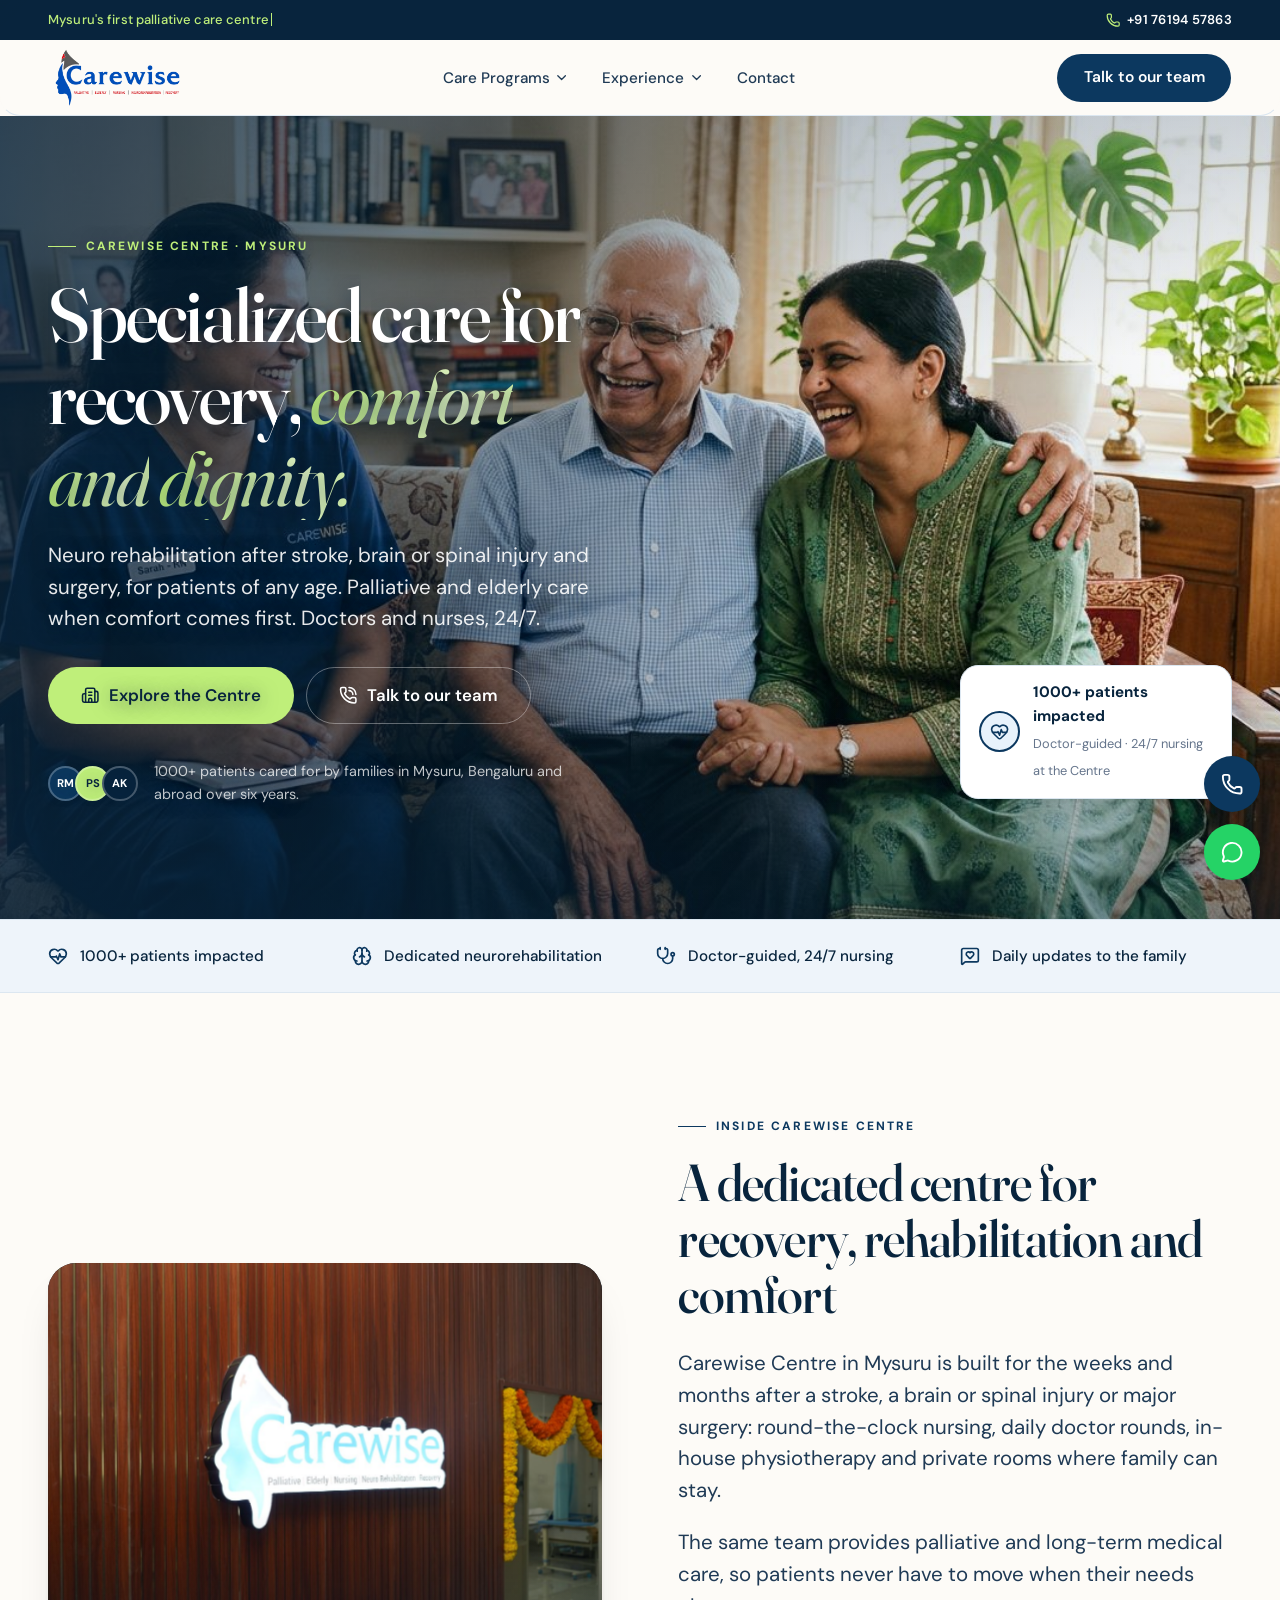
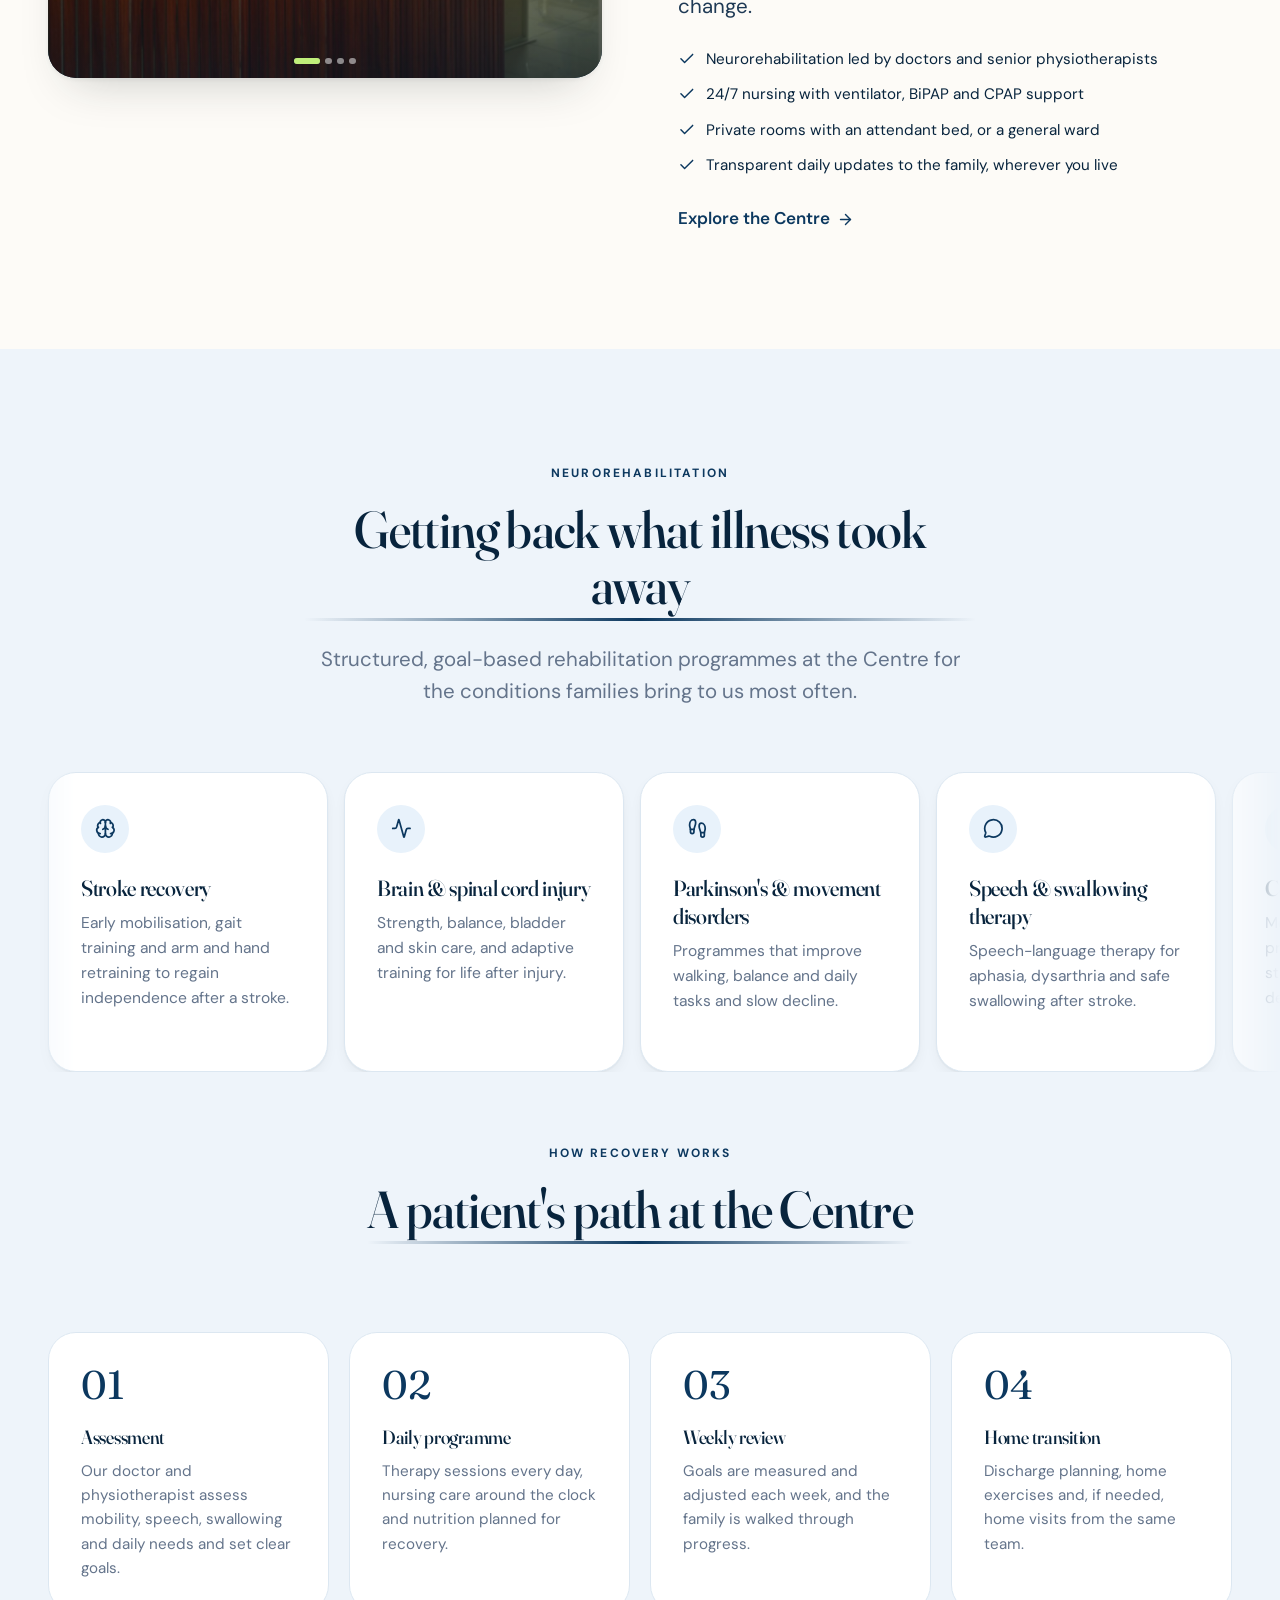
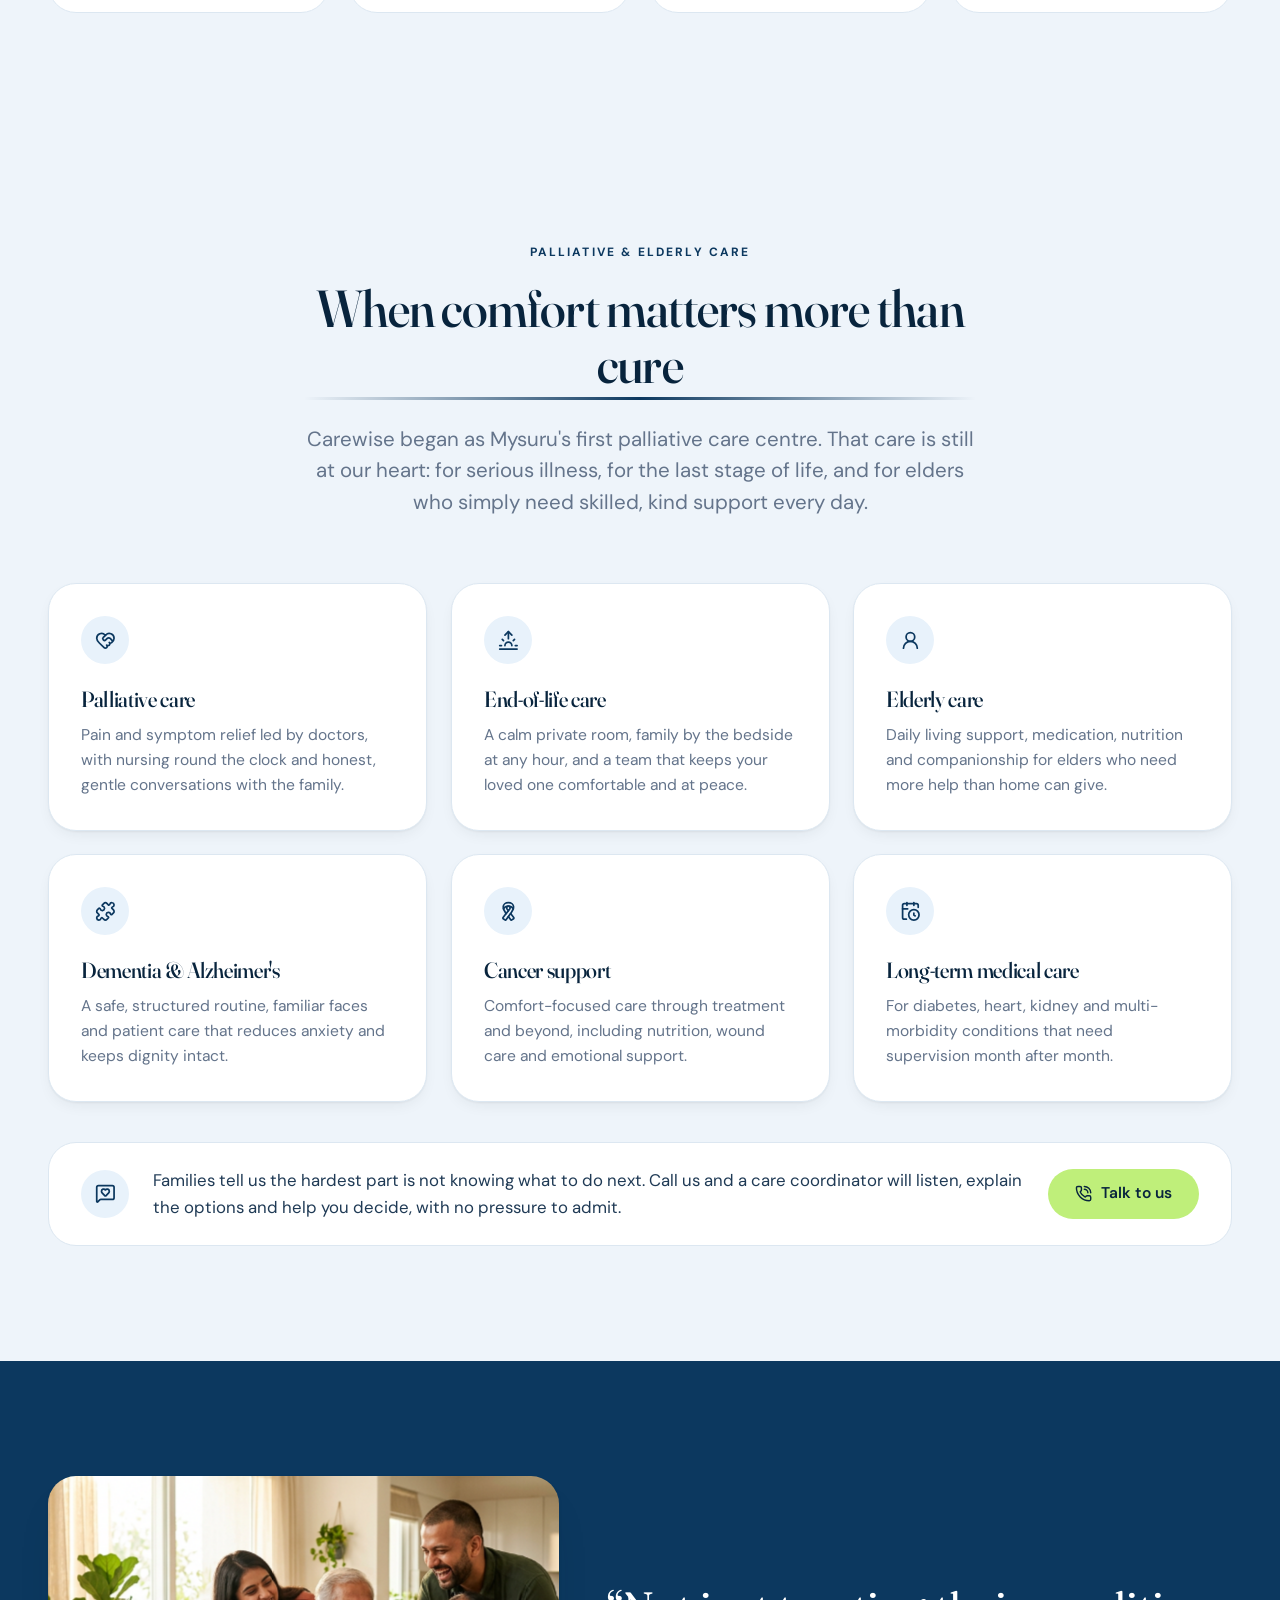
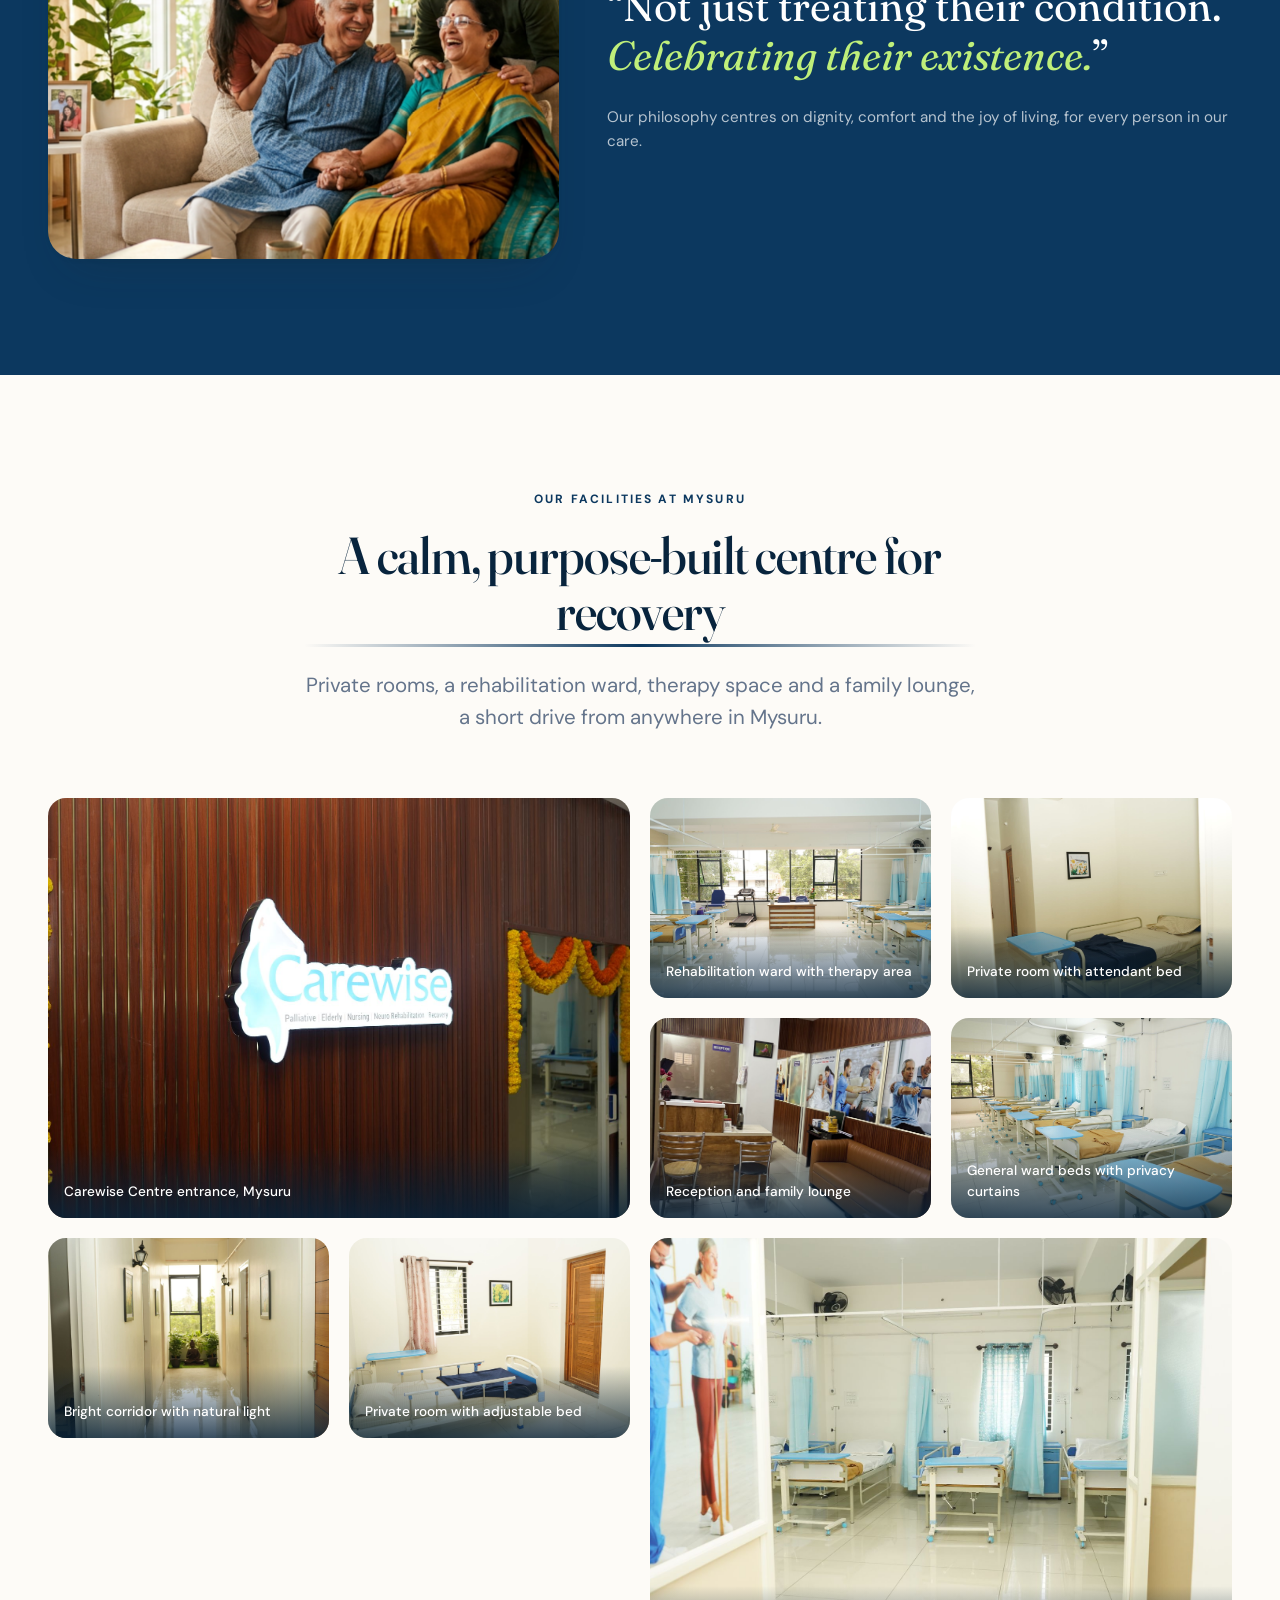
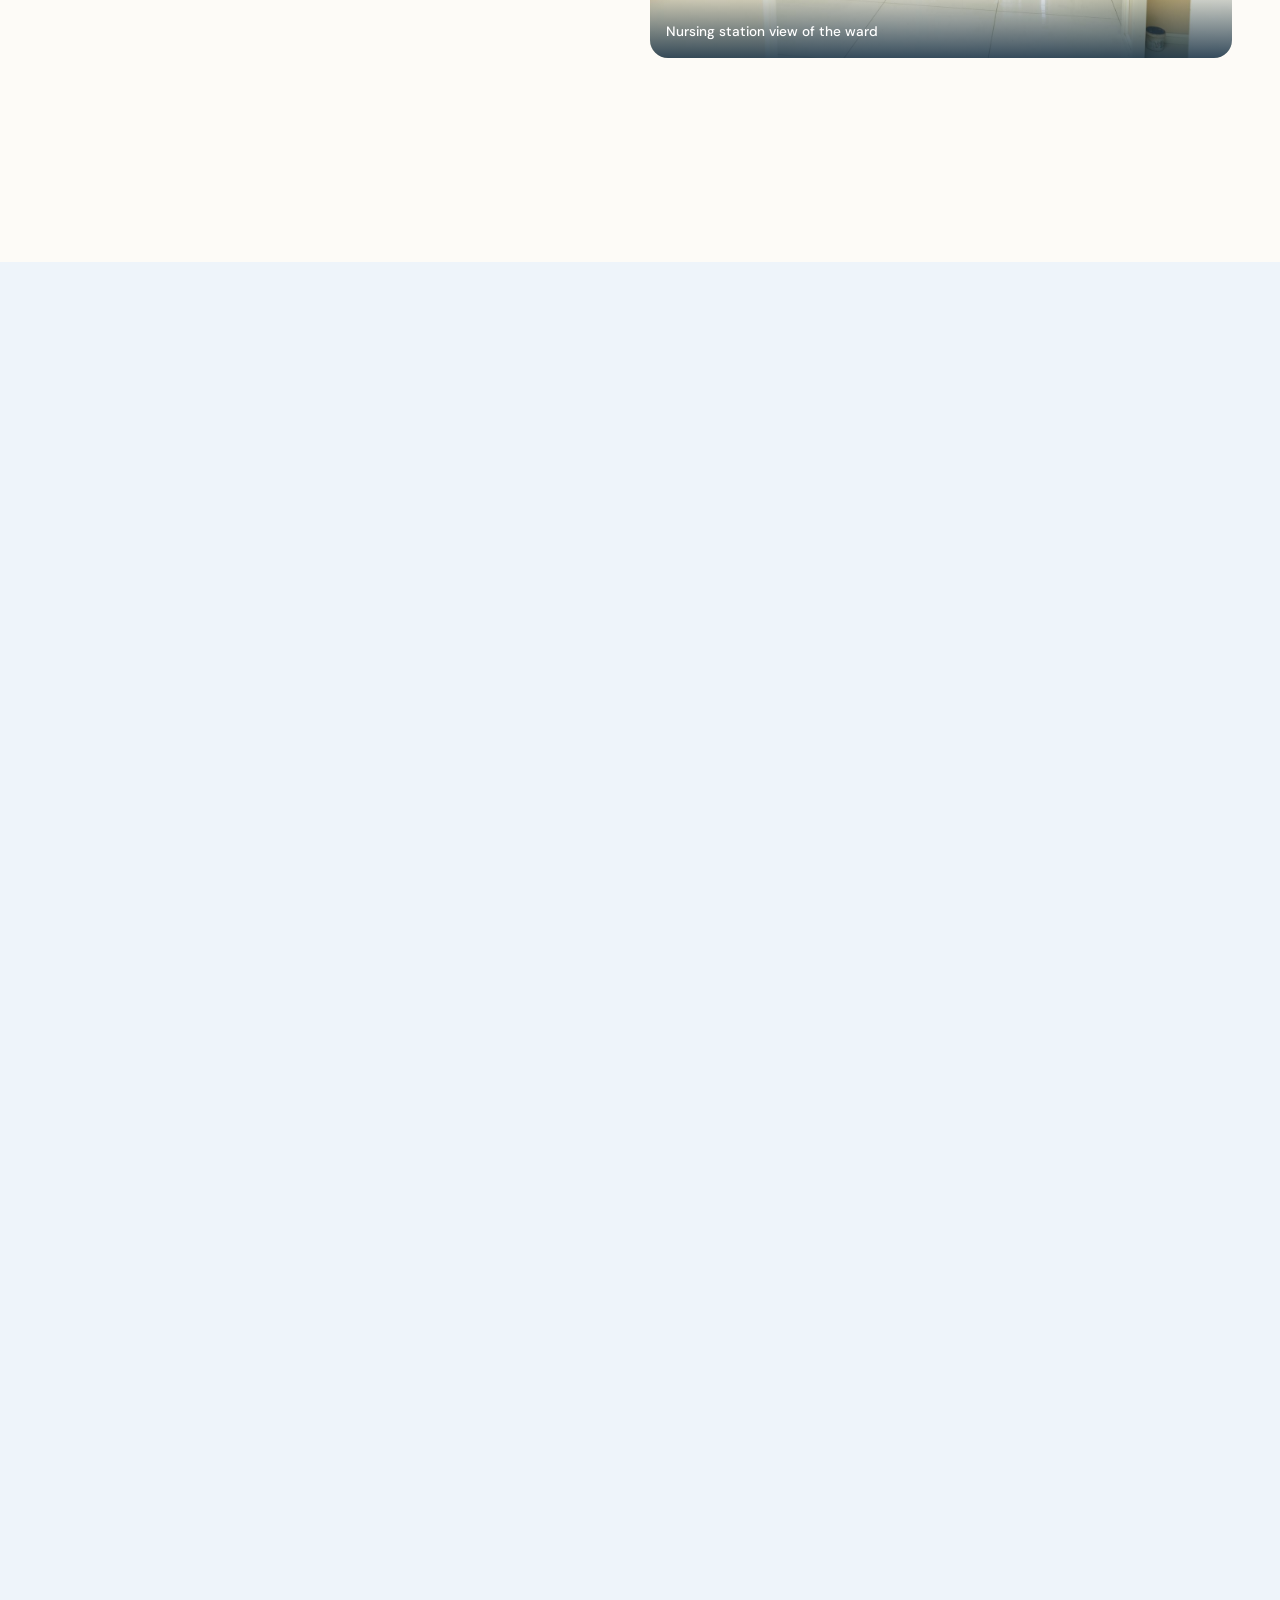
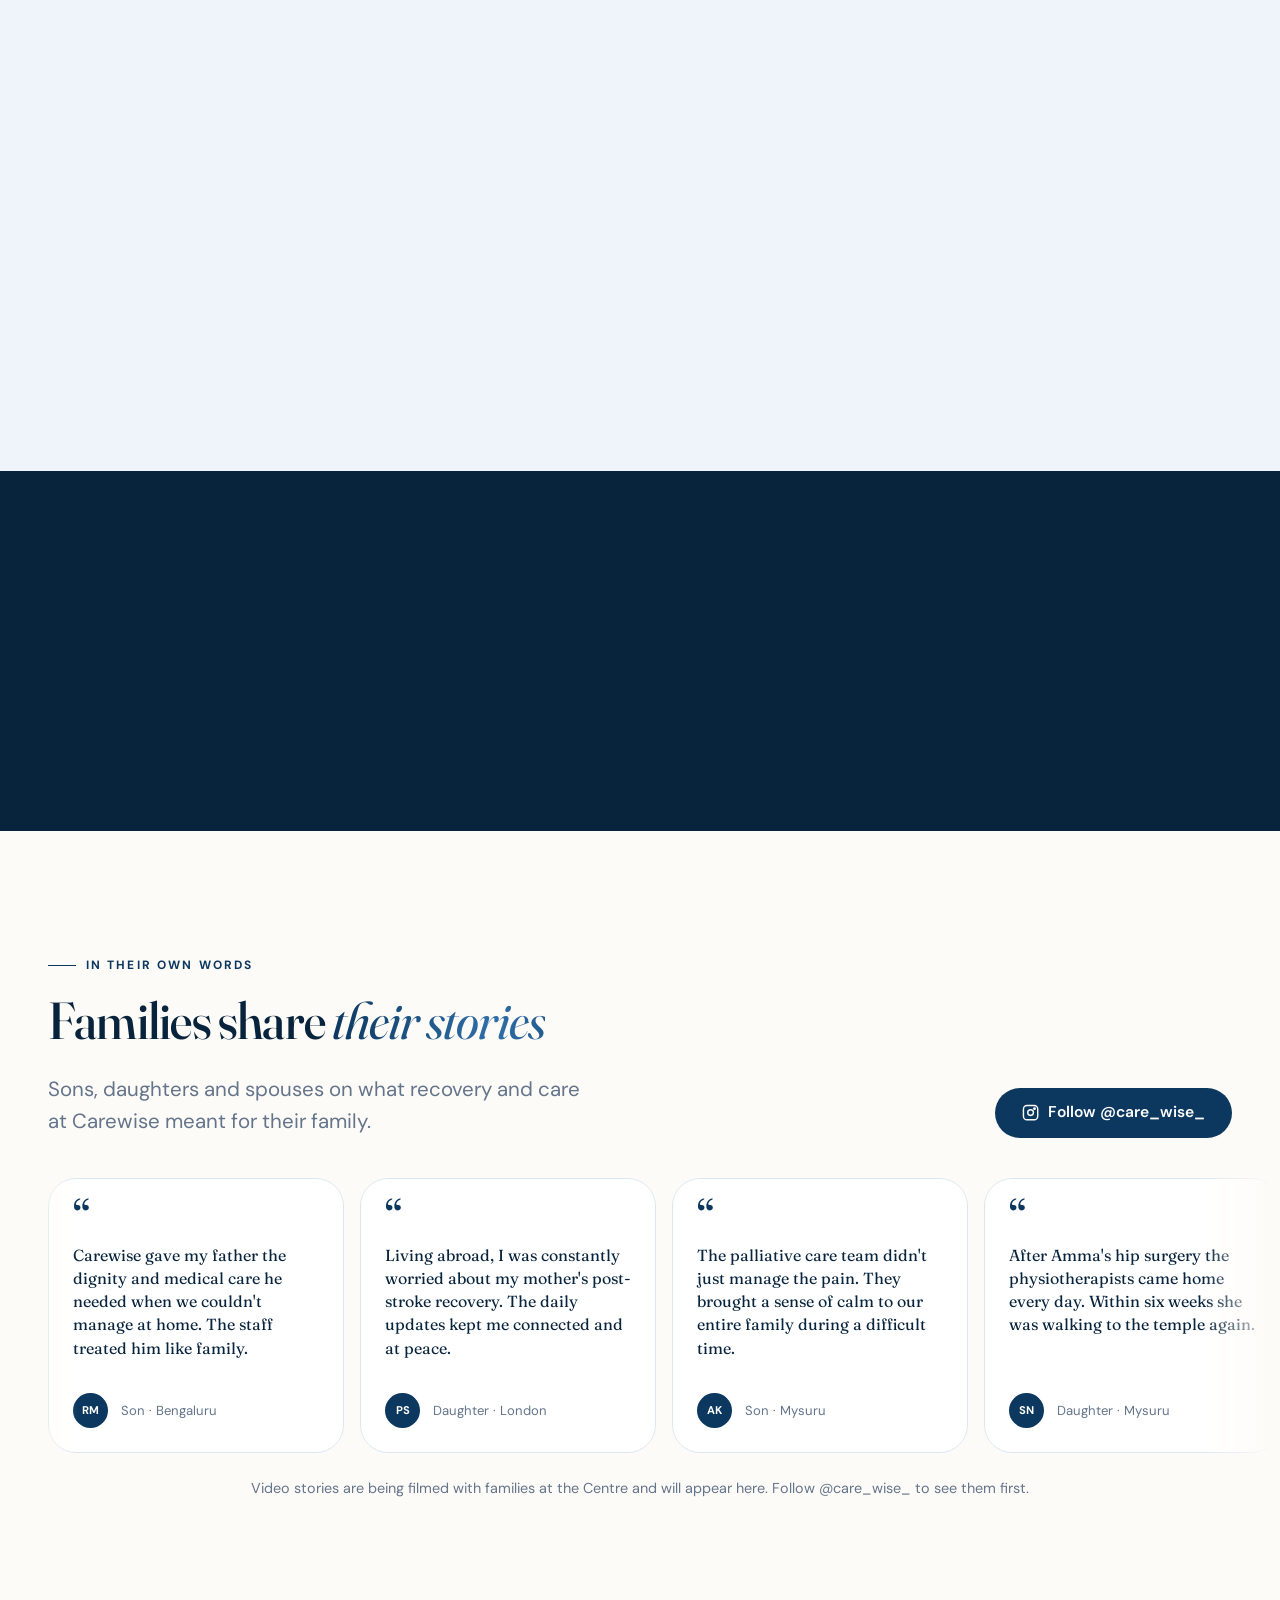
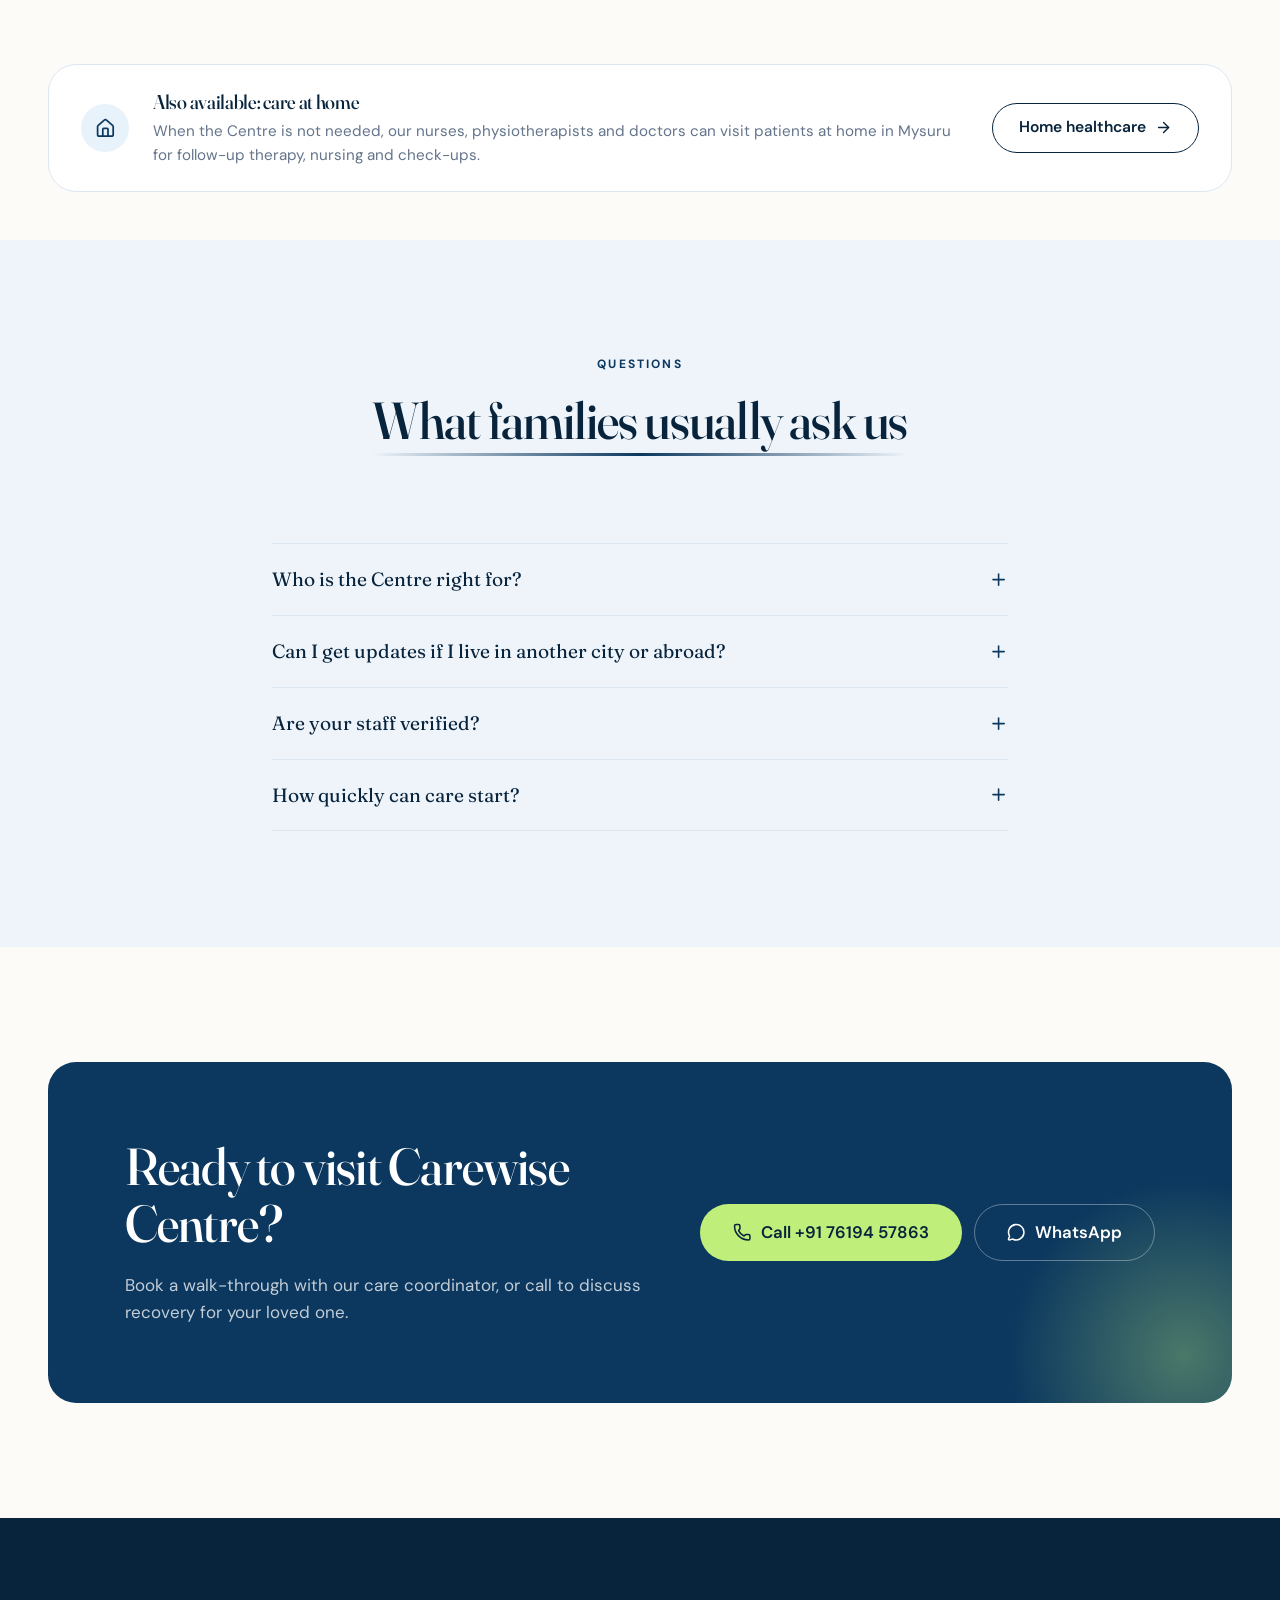
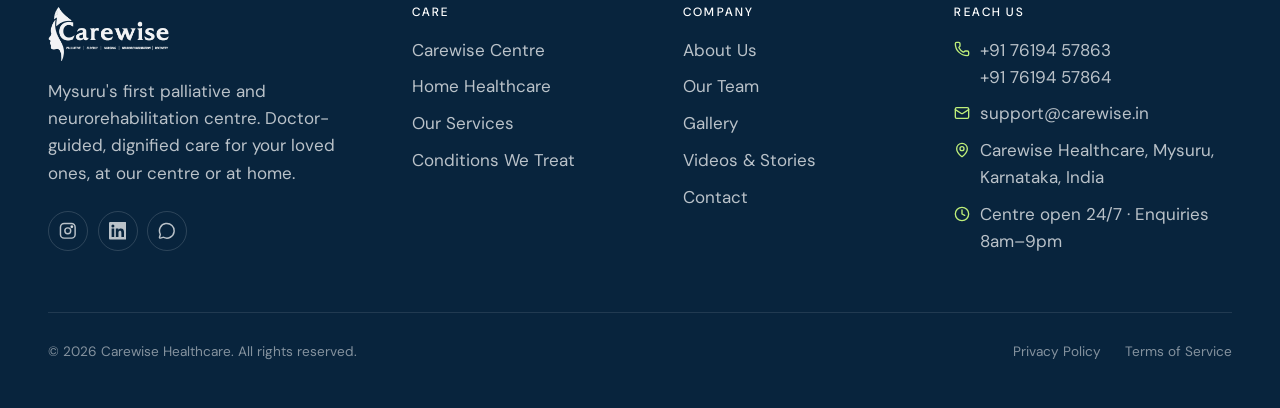
==== index.html @ 21914a7f "Restore the "Our facilities at Mysuru" photo mosaic on the home page Co-Authored-By: Claude Fable 5." ====
<!DOCTYPE html>
<html lang="en">
  <head>
    <meta charset="utf-8" />
    <meta name="viewport" content="width=device-width, initial-scale=1" />
    <title>Carewise Centre | Neurorehabilitation &amp; Palliative Care, Mysuru</title>
    <meta name="description" content="Carewise Centre, Mysuru's first palliative and neurorehabilitation centre: stroke recovery, 24/7 nursing and doctor-guided care. 1000+ patients impacted." />
    <meta name="theme-color" content="#fbf7f0" />
    <link rel="preload" href="assets/fonts/fraunces.woff2" as="font" type="font/woff2" crossorigin />
    <link rel="preload" href="assets/fonts/dm-sans.woff2" as="font" type="font/woff2" crossorigin />
    <link rel="stylesheet" href="assets/css/site.css?v=1794403117" />
    <link rel="stylesheet" href="assets/css/motion.css?v=1794403117" />
    <script>document.documentElement.classList.add("js");</script>
  </head>
  <body>
    <div class="topbar">
      <div class="wrap">
        <span class="topbar-note" data-type='["Mysuru&#39;s first palliative care centre","Trusted by families for 6+ years","Doctor-guided care, 24 hours a day","Care at our centre or in your home"]'><span class="type-text">Mysuru's first palliative care centre · Trusted by families for 6+ years</span><span class="type-caret" aria-hidden="true"></span></span>
        <a href="tel:+917619457863"><i data-lucide="phone"></i> +91 76194 57863</a>
      </div>
    </div>
    <header class="header">
      <div class="wrap">
        <a class="brand" href="index.html" aria-label="Carewise home">
          <img src="assets/img/logo.png" alt="Carewise" width="916" height="420" />
        </a>
        <nav aria-label="Main">
          <ul class="nav">
            <li>
              <button type="button" aria-haspopup="true">Care Programs <i data-lucide="chevron-down"></i></button>
              <ul class="menu"><li><a href="centre.html">Carewise Centre<small>24/7 care in private & general rooms</small></a></li><li><a href="home-care.html">Home Healthcare<small>Nurses, doctors & therapy at home</small></a></li><li><a href="services.html">Our Services<small>Everything we treat and offer</small></a></li></ul>
            </li>
            <li>
              <button type="button" aria-haspopup="true">Experience <i data-lucide="chevron-down"></i></button>
              <ul class="menu"><li><a href="about.html">About Us<small>Our story and values</small></a></li><li><a href="team.html">Our Team<small>Doctor-led, verified staff</small></a></li><li><a href="gallery.html">Facility Gallery<small>Inside the centre</small></a></li><li><a href="videos.html">Videos & Stories<small>Hear from families</small></a></li></ul>
            </li><li><a href="contact.html">Contact</a></li>
          </ul>
        </nav>
        <a class="btn btn-dark header-cta" href="contact.html">Talk to our team</a>
        <button class="nav-toggle" type="button" aria-label="Menu" aria-expanded="false" aria-controls="drawer">
          <i data-lucide="menu" class="icon-menu"></i><i data-lucide="x" class="icon-close"></i>
        </button>
      </div>
    </header>
    <div class="drawer" id="drawer"><div class="drawer-inner"><div class="drawer-group"><h4>Care Programs</h4><a href="centre.html">Carewise Centre</a><a href="home-care.html">Home Healthcare</a><a href="services.html">Our Services</a></div><div class="drawer-group"><h4>Experience</h4><a href="about.html">About Us</a><a href="team.html">Our Team</a><a href="gallery.html">Facility Gallery</a><a href="videos.html">Videos & Stories</a></div><div class="drawer-group"><h4>Get in touch</h4><a href="contact.html">Contact</a></div><a class="btn btn-primary btn-lg" href="tel:+917619457863"><i data-lucide="phone"></i> Call +91 76194 57863</a></div></div>
    <main>
      <section class="hero hero--bg">
        <div class="hero-bg hero-slides" data-slideshow data-interval="5500">
          <img src="assets/img/hero/hero-01.jpg" alt="" loading="eager" class="is-active" />
          <div class="hero-shade"></div>
        </div>
        <div class="wrap">
          <div class="hero-copy reveal in">
            <span class="eyebrow">Carewise Centre · Mysuru</span>
            <h1>Specialized care for recovery, <span class="serif-italic">comfort and dignity.</span></h1>
            <p class="lead">Neuro rehabilitation after stroke, brain or spinal injury and surgery, for patients of any age. Palliative and elderly care when comfort comes first. Doctors and nurses, 24/7.</p>
            <div class="hero-actions">
              <a class="btn btn-primary btn-lg" href="centre.html"><i data-lucide="building-2"></i> Explore the Centre</a>
              <a class="btn btn-ghost-light btn-lg" href="contact.html"><i data-lucide="phone-call"></i> Talk to our team</a>
            </div>
            <div class="hero-proof">
              <div class="avatars"><span>RM</span><span>PS</span><span>AK</span></div>
              <span>1000+ patients cared for by families in Mysuru, Bengaluru and abroad over six years.</span>
            </div>
          </div>
          <div class="hero-badge reveal in">
            <span class="ico"><i data-lucide="heart-pulse"></i></span>
            <div><strong>1000+ patients impacted</strong><small>Doctor-guided · 24/7 nursing at the Centre</small></div>
          </div>
        </div>
      </section>
      <div class="trust">
        <div class="wrap">
          <div class="trust-item"><i data-lucide="heart-pulse"></i> 1000+ patients impacted</div>
          <div class="trust-item"><i data-lucide="brain"></i> Dedicated neurorehabilitation</div>
          <div class="trust-item"><i data-lucide="stethoscope"></i> Doctor-guided, 24/7 nursing</div>
          <div class="trust-item"><i data-lucide="message-square-heart"></i> Daily updates to the family</div>
        </div>
      </div>
      <section class="section ">
        <div class="wrap">
          <div class="split">
            <div class="reveal"><div class="slideshow" data-slideshow data-interval="4000"><img src="assets/img/facility/facility-06.jpg" alt="Carewise Centre entrance, Mysuru" loading="eager" class="is-active" /><img src="assets/img/facility/facility-09.jpg" alt="Rehabilitation ward with therapy area" loading="lazy" /><img src="assets/img/facility/facility-01.jpg" alt="Reception and family lounge" loading="lazy" /><img src="assets/img/facility/facility-10.jpg" alt="General ward beds with privacy curtains" loading="lazy" /><div class="slideshow-dots" aria-hidden="true"><span class="is-active"></span><span></span><span></span><span></span></div></div></div>
            <div class="reveal">
              <span class="eyebrow">Inside Carewise Centre</span>
              <h2>A dedicated centre for recovery, rehabilitation and comfort</h2>
              <div class="lead stack"><p>Carewise Centre in Mysuru is built for the weeks and months after a stroke, a brain or spinal injury or major surgery: round-the-clock nursing, daily doctor rounds, in-house physiotherapy and private rooms where family can stay.</p><p>The same team provides palliative and long-term medical care, so patients never have to move when their needs change.</p></div>
              <ul class="check-list"><li><i data-lucide="check"></i><span>Neurorehabilitation led by doctors and senior physiotherapists</span></li><li><i data-lucide="check"></i><span>24/7 nursing with ventilator, BiPAP and CPAP support</span></li><li><i data-lucide="check"></i><span>Private rooms with an attendant bed, or a general ward</span></li><li><i data-lucide="check"></i><span>Transparent daily updates to the family, wherever you live</span></li></ul><p style="margin-top:1.75rem"><a class="text-link" href="centre.html">Explore the Centre <i data-lucide="arrow-right"></i></a></p>
            </div>
          </div>
        </div>
      </section>
      <section class="section bg-sand" id="neurorehab">
        <div class="wrap">
          <div class="section-head center reveal">
            <span class="eyebrow">Neurorehabilitation</span>
            <h2 class="measure">Getting back what illness took away</h2>
            <p class="lead measure">Structured, goal-based rehabilitation programmes at the Centre for the conditions families bring to us most often.</p>
          </div>
          <div class="marquee reveal" aria-label="Neurorehabilitation programmes">
            <div class="marquee-track">
            <article class="card"><span class="ico-ring"><i data-lucide="brain"></i></span><h3>Stroke recovery</h3><p>Early mobilisation, gait training and arm and hand retraining to regain independence after a stroke.</p></article>
            <article class="card"><span class="ico-ring"><i data-lucide="activity"></i></span><h3>Brain &amp; spinal cord injury</h3><p>Strength, balance, bladder and skin care, and adaptive training for life after injury.</p></article>
            <article class="card"><span class="ico-ring"><i data-lucide="footprints"></i></span><h3>Parkinson's &amp; movement disorders</h3><p>Programmes that improve walking, balance and daily tasks and slow decline.</p></article>
            <article class="card"><span class="ico-ring"><i data-lucide="message-circle"></i></span><h3>Speech &amp; swallowing therapy</h3><p>Speech-language therapy for aphasia, dysarthria and safe swallowing after stroke.</p></article>
            <article class="card"><span class="ico-ring"><i data-lucide="puzzle"></i></span><h3>Cognitive rehabilitation</h3><p>Memory, attention and problem-solving work for stroke, injury and early dementia.</p></article>
            <article class="card"><span class="ico-ring"><i data-lucide="stethoscope"></i></span><h3>Post-surgical neuro recovery</h3><p>Supervised recovery after brain or spine surgery, with pain and wound management.</p></article>
            <article class="card"><span class="ico-ring"><i data-lucide="accessibility"></i></span><h3>Mobility &amp; fall prevention</h3><p>Balance work, walking aids and home-safety training to keep patients steady on their feet.</p></article>
            <article class="card"><span class="ico-ring"><i data-lucide="heart-pulse"></i></span><h3>Cardiac &amp; pulmonary rehab</h3><p>Graded exercise and breathing therapy after heart events or long ventilator support.</p></article>
            <article class="card"><span class="ico-ring"><i data-lucide="brain"></i></span><h3>Stroke recovery</h3><p>Early mobilisation, gait training and arm and hand retraining to regain independence after a stroke.</p></article>
            <article class="card"><span class="ico-ring"><i data-lucide="activity"></i></span><h3>Brain &amp; spinal cord injury</h3><p>Strength, balance, bladder and skin care, and adaptive training for life after injury.</p></article>
            <article class="card"><span class="ico-ring"><i data-lucide="footprints"></i></span><h3>Parkinson's &amp; movement disorders</h3><p>Programmes that improve walking, balance and daily tasks and slow decline.</p></article>
            <article class="card"><span class="ico-ring"><i data-lucide="message-circle"></i></span><h3>Speech &amp; swallowing therapy</h3><p>Speech-language therapy for aphasia, dysarthria and safe swallowing after stroke.</p></article>
            <article class="card"><span class="ico-ring"><i data-lucide="puzzle"></i></span><h3>Cognitive rehabilitation</h3><p>Memory, attention and problem-solving work for stroke, injury and early dementia.</p></article>
            <article class="card"><span class="ico-ring"><i data-lucide="stethoscope"></i></span><h3>Post-surgical neuro recovery</h3><p>Supervised recovery after brain or spine surgery, with pain and wound management.</p></article>
            <article class="card"><span class="ico-ring"><i data-lucide="accessibility"></i></span><h3>Mobility &amp; fall prevention</h3><p>Balance work, walking aids and home-safety training to keep patients steady on their feet.</p></article>
            <article class="card"><span class="ico-ring"><i data-lucide="heart-pulse"></i></span><h3>Cardiac &amp; pulmonary rehab</h3><p>Graded exercise and breathing therapy after heart events or long ventilator support.</p></article></div>
          </div>
          <div class="section-head section-head--mid center reveal">
            <span class="eyebrow">How recovery works</span>
            <h2 class="measure">A patient's path at the Centre</h2>
            
          </div><div class="steps">
            <article class="step reveal"><h3>Assessment</h3><p>Our doctor and physiotherapist assess mobility, speech, swallowing and daily needs and set clear goals.</p></article>
            <article class="step reveal"><h3>Daily programme</h3><p>Therapy sessions every day, nursing care around the clock and nutrition planned for recovery.</p></article>
            <article class="step reveal"><h3>Weekly review</h3><p>Goals are measured and adjusted each week, and the family is walked through progress.</p></article>
            <article class="step reveal"><h3>Home transition</h3><p>Discharge planning, home exercises and, if needed, home visits from the same team.</p></article></div>
        </div>
      </section>
      <section class="section bg-sand" id="palliative">
        <div class="wrap">
          <div class="section-head center reveal">
            <span class="eyebrow">Palliative &amp; elderly care</span>
            <h2 class="measure">When comfort matters more than cure</h2>
            <p class="lead measure">Carewise began as Mysuru's first palliative care centre. That care is still at our heart: for serious illness, for the last stage of life, and for elders who simply need skilled, kind support every day.</p>
          </div><div class="grid grid-3">
            <article class="card reveal">
              <span class="ico-ring"><i data-lucide="heart-handshake"></i></span>
              <h3>Palliative care</h3>
              <p>Pain and symptom relief led by doctors, with nursing round the clock and honest, gentle conversations with the family.</p>
            </article>
            <article class="card reveal">
              <span class="ico-ring"><i data-lucide="sunrise"></i></span>
              <h3>End-of-life care</h3>
              <p>A calm private room, family by the bedside at any hour, and a team that keeps your loved one comfortable and at peace.</p>
            </article>
            <article class="card reveal">
              <span class="ico-ring"><i data-lucide="user-round"></i></span>
              <h3>Elderly care</h3>
              <p>Daily living support, medication, nutrition and companionship for elders who need more help than home can give.</p>
            </article>
            <article class="card reveal">
              <span class="ico-ring"><i data-lucide="puzzle"></i></span>
              <h3>Dementia &amp; Alzheimer's</h3>
              <p>A safe, structured routine, familiar faces and patient care that reduces anxiety and keeps dignity intact.</p>
            </article>
            <article class="card reveal">
              <span class="ico-ring"><i data-lucide="ribbon"></i></span>
              <h3>Cancer support</h3>
              <p>Comfort-focused care through treatment and beyond, including nutrition, wound care and emotional support.</p>
            </article>
            <article class="card reveal">
              <span class="ico-ring"><i data-lucide="calendar-clock"></i></span>
              <h3>Long-term medical care</h3>
              <p>For diabetes, heart, kidney and multi-morbidity conditions that need supervision month after month.</p>
            </article></div>
          <div class="pall-note reveal">
            <span class="ico-ring"><i data-lucide="message-square-heart"></i></span>
            <p>Families tell us the hardest part is not knowing what to do next. Call us and a care coordinator will listen, explain the options and help you decide, with no pressure to admit.</p>
            <a class="btn btn-primary" href="contact.html"><i data-lucide="phone-call"></i> Talk to us</a>
          </div>
        </div>
      </section>
      <section class="section quote-band bg-teal">
        <div class="wrap">
          <div class="reveal"><img src="assets/img/elderly-couple-family.png" alt="Elderly couple with their adult children" loading="lazy" /></div>
          <blockquote class="reveal">
            <p>&ldquo;Not just treating their condition. <em>Celebrating their existence.</em>&rdquo;</p>
            <cite>Our philosophy centres on dignity, comfort and the joy of living, for every person in our care.</cite>
          </blockquote>
        </div>
      </section>
      <section class="section " id="facilities">
        <div class="wrap">
          <div class="section-head center reveal">
            <span class="eyebrow">Our facilities at Mysuru</span>
            <h2 class="measure">A calm, purpose-built centre for recovery</h2>
            <p class="lead measure">Private rooms, a rehabilitation ward, therapy space and a family lounge, a short drive from anywhere in Mysuru.</p>
          </div><div class="fac-grid">
            <figure class="fac-tile fac-tile--wide reveal">
              <img src="assets/img/facility/facility-06.jpg" alt="Carewise Centre entrance, Mysuru" loading="lazy" />
              <figcaption>Carewise Centre entrance, Mysuru</figcaption>
            </figure>
            <figure class="fac-tile reveal">
              <img src="assets/img/facility/facility-09.jpg" alt="Rehabilitation ward with therapy area" loading="lazy" />
              <figcaption>Rehabilitation ward with therapy area</figcaption>
            </figure>
            <figure class="fac-tile reveal">
              <img src="assets/img/facility/facility-02.jpg" alt="Private room with attendant bed" loading="lazy" />
              <figcaption>Private room with attendant bed</figcaption>
            </figure>
            <figure class="fac-tile reveal">
              <img src="assets/img/facility/facility-01.jpg" alt="Reception and family lounge" loading="lazy" />
              <figcaption>Reception and family lounge</figcaption>
            </figure>
            <figure class="fac-tile reveal">
              <img src="assets/img/facility/facility-10.jpg" alt="General ward beds with privacy curtains" loading="lazy" />
              <figcaption>General ward beds with privacy curtains</figcaption>
            </figure>
            <figure class="fac-tile reveal">
              <img src="assets/img/facility/facility-05.jpg" alt="Bright corridor with natural light" loading="lazy" />
              <figcaption>Bright corridor with natural light</figcaption>
            </figure>
            <figure class="fac-tile reveal">
              <img src="assets/img/facility/facility-03.jpg" alt="Private room with adjustable bed" loading="lazy" />
              <figcaption>Private room with adjustable bed</figcaption>
            </figure>
            <figure class="fac-tile fac-tile--wide reveal">
              <img src="assets/img/facility/facility-11.jpg" alt="Nursing station view of the ward" loading="lazy" />
              <figcaption>Nursing station view of the ward</figcaption>
            </figure>
            <figure class="fac-tile reveal">
              <img src="assets/img/facility/facility-04.jpg" alt="Private room with window view" loading="lazy" />
              <figcaption>Private room with window view</figcaption>
            </figure>
            <figure class="fac-tile reveal">
              <img src="assets/img/facility/facility-08.jpg" alt="Private room, ready for admission" loading="lazy" />
              <figcaption>Private room, ready for admission</figcaption>
            </figure></div><p class="center" style="margin-top:2.5rem"><a class="btn btn-outline" href="gallery.html">See all photos <i data-lucide="arrow-right"></i></a></p>
        </div>
      </section>
      <section class="section bg-sand">
        <div class="wrap">
          <div class="section-head center reveal">
            <span class="eyebrow">Conditions we treat at the Centre</span>
            <h2 class="measure">Comprehensive support for chronic and acute conditions</h2>
            
          </div><div class="grid grid-4" data-collapsible="4">
            <article class="card reveal">
              <span class="ico-ring"><i data-lucide="heart-pulse"></i></span>
              <h3>Palliative &amp; end-of-life care</h3>
              <p>Comfort-focused care for serious illness, with pain and symptom relief led by doctors.</p>
            </article>
            <article class="card reveal">
              <span class="ico-ring"><i data-lucide="user-round"></i></span>
              <h3>Elderly nursing care</h3>
              <p>Help with daily living and medical needs, delivered with patience and respect.</p>
            </article>
            <article class="card reveal">
              <span class="ico-ring"><i data-lucide="brain"></i></span>
              <h3>Stroke &amp; neuro rehabilitation</h3>
              <p>Intensive physiotherapy and occupational therapy to regain independence.</p>
            </article>
            <article class="card reveal">
              <span class="ico-ring"><i data-lucide="stethoscope"></i></span>
              <h3>Post-surgical care</h3>
              <p>Monitoring, medication and wound management in the weeks after surgery.</p>
            </article>
            <article class="card reveal">
              <span class="ico-ring"><i data-lucide="bandage"></i></span>
              <h3>Wound care &amp; dressing</h3>
              <p>Expert management of chronic ulcers, bedsores and surgical wounds.</p>
            </article>
            <article class="card reveal">
              <span class="ico-ring"><i data-lucide="wind"></i></span>
              <h3>Ventilator / BiPAP / CPAP</h3>
              <p>Advanced respiratory support with trained staff round the clock.</p>
            </article>
            <article class="card reveal">
              <span class="ico-ring"><i data-lucide="ribbon"></i></span>
              <h3>Cancer &amp; oncology support</h3>
              <p>Pain management, nutrition and emotional support through treatment.</p>
            </article>
            <article class="card reveal">
              <span class="ico-ring"><i data-lucide="puzzle"></i></span>
              <h3>Dementia &amp; Alzheimer's care</h3>
              <p>A safe, structured environment that supports cognitive health and calm.</p>
            </article>
            <article class="card reveal">
              <span class="ico-ring"><i data-lucide="calendar-clock"></i></span>
              <h3>Long-term medical care</h3>
              <p>Ongoing support for diabetes, heart, kidney and other chronic conditions.</p>
            </article></div>
          <div class="center" style="margin-top:2rem">
            <button class="btn btn-outline view-more" type="button" aria-expanded="false" data-more="View more conditions" data-less="View less">View more conditions <i data-lucide="chevron-down"></i></button>
          </div><p class="center" style="margin-top:1.5rem"><a class="text-link" href="services.html">See all services <i data-lucide="arrow-right"></i></a></p>
        </div>
      </section>
      <section class="section bg-sand">
        <div class="wrap">
          <div class="section-head center reveal">
            <span class="eyebrow">Your comfort is our priority</span>
            <h2 class="measure">Rooms designed for healing and peace</h2>
            
          </div>
          <div class="grid grid-2">
            <article class="room reveal">
              <h3>General Ward</h3>
              <p class="muted">Professional care in a calm shared setting.</p>
              <ul><li><i data-lucide="check"></i><span>Semi-private medical bay with nursing station access</span></li><li><i data-lucide="check"></i><span>Standard medical monitoring</span></li><li><i data-lucide="check"></i><span>Nutritious plated meals</span></li><li><i data-lucide="check"></i><span>Daily doctor rounds</span></li><li><i data-lucide="check"></i><span>Shared, clean bathroom facilities</span></li></ul>
              <a class="btn btn-outline" href="contact.html">Enquire for General</a>
            </article>
            <article class="room room--featured reveal">
              <span class="pill">Most preferred</span>
              <h3>Private Room</h3>
              <p>Maximum privacy and a personalised space for family.</p>
              <ul><li><i data-lucide="check"></i><span>Individual spacious room</span></li><li><i data-lucide="check"></i><span>Dedicated attendant bed</span></li><li><i data-lucide="check"></i><span>Private ensuite bathroom</span></li><li><i data-lucide="check"></i><span>Personalised nutrition plan</span></li><li><i data-lucide="check"></i><span>Priority nursing response</span></li><li><i data-lucide="check"></i><span>Flexible visiting hours</span></li></ul>
              <a class="btn btn-primary" href="contact.html">Enquire for Private</a>
            </article>
          </div>
        </div>
      </section>
      <section class="section bg-ink">
        <div class="wrap"><div class="stats"><div class="stat reveal"><b>1000+</b><span>Patients impacted so far</span></div><div class="stat reveal"><b>6+</b><span>Years caring for Mysuru families</span></div><div class="stat reveal"><b>1st</b><span>Palliative care centre in Mysuru</span></div><div class="stat reveal"><b>24/7</b><span>Doctor-guided supervision at the Centre</span></div></div>
        </div>
      </section>
      <section class="section " id="stories">
        <div class="wrap">
          <div class="ig-head reveal">
            <div>
              <span class="eyebrow">In their own words</span>
              <h2>Families share <span class="serif-italic">their stories</span></h2>
              <p class="lead">Sons, daughters and spouses on what recovery and care at Carewise meant for their family.</p>
            </div>
            <div class="ig-tools"><a class="btn btn-dark" href="https://www.instagram.com/care_wise_/" target="_blank" rel="noopener"><svg viewBox="0 0 24 24" fill="none" stroke="currentColor" stroke-width="2" stroke-linecap="round" stroke-linejoin="round"><rect x="2" y="2" width="20" height="20" rx="5"/><circle cx="12" cy="12" r="4"/><circle cx="17.5" cy="6.5" r="1" fill="currentColor"/></svg> Follow @care_wise_</a></div>
          </div>
          <div class="marquee marquee--slow reveal" aria-label="Family stories">
            <div class="marquee-track">
            <figure class="quote-card">
              <div class="mark">&ldquo;</div>
              <p>Carewise gave my father the dignity and medical care he needed when we couldn't manage at home. The staff treated him like family.</p>
              <footer><span>RM</span><span>Son · Bengaluru</span></footer>
            </figure>
            <figure class="quote-card">
              <div class="mark">&ldquo;</div>
              <p>Living abroad, I was constantly worried about my mother's post-stroke recovery. The daily updates kept me connected and at peace.</p>
              <footer><span>PS</span><span>Daughter · London</span></footer>
            </figure>
            <figure class="quote-card">
              <div class="mark">&ldquo;</div>
              <p>The palliative care team didn't just manage the pain. They brought a sense of calm to our entire family during a difficult time.</p>
              <footer><span>AK</span><span>Son · Mysuru</span></footer>
            </figure>
            <figure class="quote-card">
              <div class="mark">&ldquo;</div>
              <p>After Amma's hip surgery the physiotherapists came home every day. Within six weeks she was walking to the temple again.</p>
              <footer><span>SN</span><span>Daughter · Mysuru</span></footer>
            </figure>
            <figure class="quote-card">
              <div class="mark">&ldquo;</div>
              <p>I could speak to the doctor on a video call every week. For a family living abroad, that kind of access means everything.</p>
              <footer><span>VR</span><span>Son · Dubai</span></footer>
            </figure>
            <figure class="quote-card">
              <div class="mark">&ldquo;</div>
              <p>My husband was on BiPAP support for months. The nurses were patient, skilled and always explained what they were doing.</p>
              <footer><span>LK</span><span>Wife · Mysuru</span></footer>
            </figure>
            <figure class="quote-card">
              <div class="mark">&ldquo;</div>
              <p>The private room felt like home, not a hospital. Appa had his own routine, his favourite food and people who knew his name.</p>
              <footer><span>DG</span><span>Daughter · Bengaluru</span></footer>
            </figure>
            <figure class="quote-card">
              <div class="mark">&ldquo;</div>
              <p>Dementia care is hard to find done well. Carewise kept my grandmother safe and calm, and kept us informed every single day.</p>
              <footer><span>MH</span><span>Grandson · Chennai</span></footer>
            </figure>
            <figure class="quote-card">
              <div class="mark">&ldquo;</div>
              <p>Carewise gave my father the dignity and medical care he needed when we couldn't manage at home. The staff treated him like family.</p>
              <footer><span>RM</span><span>Son · Bengaluru</span></footer>
            </figure>
            <figure class="quote-card">
              <div class="mark">&ldquo;</div>
              <p>Living abroad, I was constantly worried about my mother's post-stroke recovery. The daily updates kept me connected and at peace.</p>
              <footer><span>PS</span><span>Daughter · London</span></footer>
            </figure>
            <figure class="quote-card">
              <div class="mark">&ldquo;</div>
              <p>The palliative care team didn't just manage the pain. They brought a sense of calm to our entire family during a difficult time.</p>
              <footer><span>AK</span><span>Son · Mysuru</span></footer>
            </figure>
            <figure class="quote-card">
              <div class="mark">&ldquo;</div>
              <p>After Amma's hip surgery the physiotherapists came home every day. Within six weeks she was walking to the temple again.</p>
              <footer><span>SN</span><span>Daughter · Mysuru</span></footer>
            </figure>
            <figure class="quote-card">
              <div class="mark">&ldquo;</div>
              <p>I could speak to the doctor on a video call every week. For a family living abroad, that kind of access means everything.</p>
              <footer><span>VR</span><span>Son · Dubai</span></footer>
            </figure>
            <figure class="quote-card">
              <div class="mark">&ldquo;</div>
              <p>My husband was on BiPAP support for months. The nurses were patient, skilled and always explained what they were doing.</p>
              <footer><span>LK</span><span>Wife · Mysuru</span></footer>
            </figure>
            <figure class="quote-card">
              <div class="mark">&ldquo;</div>
              <p>The private room felt like home, not a hospital. Appa had his own routine, his favourite food and people who knew his name.</p>
              <footer><span>DG</span><span>Daughter · Bengaluru</span></footer>
            </figure>
            <figure class="quote-card">
              <div class="mark">&ldquo;</div>
              <p>Dementia care is hard to find done well. Carewise kept my grandmother safe and calm, and kept us informed every single day.</p>
              <footer><span>MH</span><span>Grandson · Chennai</span></footer>
            </figure></div>
          </div>
          <p class="center muted reveal" style="margin-top:1.5rem;font-size:.9rem">Video stories are being filmed with families at the Centre and will appear here. Follow <a href="https://www.instagram.com/care_wise_/" target="_blank" rel="noopener">@care_wise_</a> to see them first.</p>
        </div>
      </section>
      <section class="section--tight home-note">
        <div class="wrap">
          <div class="home-note-card reveal">
            <span class="ico-ring"><i data-lucide="home"></i></span>
            <div>
              <h3>Also available: care at home</h3>
              <p>When the Centre is not needed, our nurses, physiotherapists and doctors can visit patients at home in Mysuru for follow-up therapy, nursing and check-ups.</p>
            </div>
            <a class="btn btn-outline" href="home-care.html">Home healthcare <i data-lucide="arrow-right"></i></a>
          </div>
        </div>
      </section>
      <section class="section bg-sand">
        <div class="wrap">
          <div class="section-head center reveal">
            <span class="eyebrow">Questions</span>
            <h2 class="measure">What families usually ask us</h2>
            
          </div><div class="faq reveal">
            <details><summary>Who is the Centre right for?<i data-lucide="plus"></i></summary><p>Anyone recovering from a stroke, brain or spinal injury or major surgery, and anyone who needs palliative or long-term medical care with 24/7 nursing. Our doctor assesses the patient and sets a plan on day one.</p></details>
            <details><summary>Can I get updates if I live in another city or abroad?<i data-lucide="plus"></i></summary><p>Yes. Every family receives daily updates from the care team, and you can reach your coordinator at any time.</p></details>
            <details><summary>Are your staff verified?<i data-lucide="plus"></i></summary><p>Every nurse, caretaker and therapist is identity and background verified and trained in elderly and palliative care before joining.</p></details>
            <details><summary>How quickly can care start?<i data-lucide="plus"></i></summary><p>Home care usually begins within 24 to 48 hours of assessment. Admission to the centre can often be arranged the same day.</p></details></div>
        </div>
      </section>
      <section class="section ">
        <div class="wrap">
          <div class="cta reveal">
            <div><h2>Ready to visit Carewise Centre?</h2><p>Book a walk-through with our care coordinator, or call to discuss recovery for your loved one.</p></div>
            <div class="cta-actions">
              <a class="btn btn-primary btn-lg" href="tel:+917619457863"><i data-lucide="phone"></i> Call +91 76194 57863</a>
              <a class="btn btn-ghost-light btn-lg" href="https://wa.me/917619457863"><i data-lucide="message-circle"></i> WhatsApp</a>
            </div>
          </div>
        </div>
      </section>
    </main>
    <footer class="footer">
      <div class="wrap">
        <div class="footer-grid">
          <div>
            <a class="brand" href="index.html" aria-label="Carewise home">
          <img src="assets/img/logo-white.png" alt="Carewise" width="916" height="420" />
        </a>
            <p>Mysuru's first palliative and neurorehabilitation centre. Doctor-guided, dignified care for your loved ones, at our centre or at home.</p>
            <div class="social">
              <a href="https://www.instagram.com/care_wise_/" aria-label="Instagram"><svg viewBox="0 0 24 24" fill="none" stroke="currentColor" stroke-width="2" stroke-linecap="round" stroke-linejoin="round"><rect x="2" y="2" width="20" height="20" rx="5"/><circle cx="12" cy="12" r="4"/><circle cx="17.5" cy="6.5" r="1" fill="currentColor"/></svg></a>
              <a href="https://linkedin.com/company/carewise" aria-label="LinkedIn"><svg viewBox="0 0 24 24" fill="currentColor"><path d="M20.45 20.45h-3.56v-5.57c0-1.33-.03-3.04-1.85-3.04-1.85 0-2.14 1.45-2.14 2.94v5.67H9.35V9h3.41v1.56h.05c.48-.9 1.64-1.85 3.37-1.85 3.6 0 4.27 2.37 4.27 5.46v6.28zM5.34 7.43a2.06 2.06 0 1 1 0-4.13 2.06 2.06 0 0 1 0 4.13zM7.12 20.45H3.56V9h3.56v11.45zM22.22 0H1.77C.79 0 0 .77 0 1.73v20.54C0 23.23.79 24 1.77 24h20.45c.98 0 1.78-.77 1.78-1.73V1.73C24 .77 23.2 0 22.22 0z"/></svg></a>
              <a href="https://wa.me/917619457863" aria-label="WhatsApp"><i data-lucide="message-circle"></i></a>
            </div>
          </div>
          <div>
            <h4>Care</h4>
            <ul>
              <li><a href="centre.html">Carewise Centre</a></li>
              <li><a href="home-care.html">Home Healthcare</a></li>
              <li><a href="services.html">Our Services</a></li>
              <li><a href="services.html#conditions">Conditions We Treat</a></li>
            </ul>
          </div>
          <div>
            <h4>Company</h4>
            <ul>
              <li><a href="about.html">About Us</a></li>
              <li><a href="team.html">Our Team</a></li>
              <li><a href="gallery.html">Gallery</a></li>
              <li><a href="videos.html">Videos &amp; Stories</a></li>
              <li><a href="contact.html">Contact</a></li>
            </ul>
          </div>
          <div>
            <h4>Reach us</h4>
            <ul class="footer-contact">
              <li><i data-lucide="phone"></i><span><a href="tel:+917619457863">+91 76194 57863</a><br /><a href="tel:+917619457864">+91 76194 57864</a></span></li>
              <li><i data-lucide="mail"></i><a href="mailto:support@carewise.in">support@carewise.in</a></li>
              <li><i data-lucide="map-pin"></i><span>Carewise Healthcare, Mysuru, Karnataka, India</span></li>
              <li><i data-lucide="clock"></i><span>Centre open 24/7 · Enquiries 8am–9pm</span></li>
            </ul>
          </div>
        </div>
        <div class="footer-bottom">
          <p>© 2026 Carewise Healthcare. All rights reserved.</p>
          <nav aria-label="Legal">
            <a href="privacy-policy.html">Privacy Policy</a>
            <a href="terms-of-service.html">Terms of Service</a>
          </nav>
        </div>
      </div>
    </footer>
    <div class="sticky-bar">
      <a class="btn btn-dark" href="tel:+917619457863" aria-label="Call +91 76194 57863"><i data-lucide="phone"></i><span>Call +91 76194 57863</span></a>
      <a class="btn btn-wa" href="https://wa.me/917619457863" aria-label="Chat on WhatsApp"><i data-lucide="message-circle"></i><span>Chat on WhatsApp</span></a>
    </div>
    <script src="assets/js/lucide.min.js?v=1794403117"></script>
    <script src="assets/js/site.js?v=1794403117"></script>
    <script src="assets/js/motion.js?v=1794403117"></script>
  </body>
</html>
---- assets/css/site.css ----
/* =========================================================
   Carewise — warm editorial design system
   ========================================================= */

/* ---- Fonts ---- */
@font-face {
  font-family: "Fraunces";
  font-style: normal;
  font-weight: 300 900;
  font-display: swap;
  src: url("../fonts/fraunces.woff2") format("woff2");
}
@font-face {
  font-family: "Fraunces";
  font-style: italic;
  font-weight: 300 900;
  font-display: swap;
  src: url("../fonts/fraunces-italic.woff2") format("woff2");
}
@font-face {
  font-family: "DM Sans";
  font-style: normal;
  font-weight: 300 800;
  font-display: swap;
  src: url("../fonts/dm-sans.woff2") format("woff2");
}
@font-face {
  font-family: "DM Sans";
  font-style: italic;
  font-weight: 300 800;
  font-display: swap;
  src: url("../fonts/dm-sans-italic.woff2") format("woff2");
}

/* ---- Tokens ---- */
:root {
  --cream: #fdfbf7;
  --sand: #eef4fa;
  --sand-deep: #d9e6f2;
  --line: #dce7f1;
  --ink: #08243d;
  --ink-soft: #1f3a55;
  --muted: #64748b;
  --teal: #0c385f;
  --teal-deep: #08243d;
  --teal-soft: #e8f2fb;
  --terracotta: #0c385f;
  --terracotta-deep: #08243d;
  --terracotta-soft: #e8f2fb;
  --accent: #bfef7a;
  --accent-deep: #a8d963;
  --accent-soft: #eef9dc;
  --white: #ffffff;
  --success: #25d366;

--font-display: "Fraunces", Georgia, "Times New Roman", serif;
  --font-body: "DM Sans", system-ui, -apple-system, "Segoe UI", sans-serif;

  --r-sm: 10px;
  --r-md: 18px;
  --r-lg: 28px;
  --r-arch: 200px 200px 18px 18px;

  --shadow-sm: 0 1px 2px rgba(29, 39, 39, 0.05), 0 6px 18px -8px rgba(29, 39, 39, 0.12);
  --shadow-md: 0 2px 4px rgba(29, 39, 39, 0.05), 0 24px 48px -24px rgba(29, 39, 39, 0.25);

  --wrap: 1200px;
  --gutter: clamp(1.25rem, 4vw, 3rem);
  --section: clamp(4.5rem, 9vw, 7.5rem);
}

/* ---- Reset ---- */
*,
*::before,
*::after {
  box-sizing: border-box;
}
html {
  scroll-behavior: smooth;
  -webkit-text-size-adjust: 100%;
}
body {
  margin: 0;
  font-family: var(--font-body);
  font-size: 1.0625rem;
  line-height: 1.6;
  color: var(--ink);
  background: var(--cream);
  -webkit-font-smoothing: antialiased;
  overflow-x: clip;
}
img,
svg,
iframe {
  display: block;
  max-width: 100%;
}
img {
  height: auto;
}
a {
  color: inherit;
  text-decoration: none;
}
button {
  font: inherit;
  color: inherit;
  background: none;
  border: 0;
  cursor: pointer;
}
ul {
  margin: 0;
  padding: 0;
  list-style: none;
}
p {
  margin: 0 0 1em;
}
p:last-child {
  margin-bottom: 0;
}
h1,
h2,
h3,
h4 {
  font-family: var(--font-display);
  font-weight: 500;
  line-height: 1.08;
  letter-spacing: -0.015em;
  margin: 0 0 0.5em;
  color: var(--ink);
  font-variation-settings: "opsz" 144, "SOFT" 30;
}
h1 {
  font-size: clamp(2.6rem, 6vw, 4.75rem);
  letter-spacing: -0.025em;
}
h2 {
  font-size: clamp(2rem, 4.2vw, 3.25rem);
}
h3 {
  font-size: 1.375rem;
  line-height: 1.25;
}
.serif-italic {
  font-style: italic;
  font-weight: 400;
  color: var(--terracotta);
}
.sr-only {
  position: absolute;
  width: 1px;
  height: 1px;
  padding: 0;
  margin: -1px;
  overflow: hidden;
  clip: rect(0, 0, 0, 0);
  border: 0;
}
:focus-visible {
  outline: 2px solid var(--terracotta);
  outline-offset: 3px;
  border-radius: 4px;
}

/* ---- Layout helpers ---- */
.wrap {
  width: min(var(--wrap), 100% - 2 * var(--gutter));
  margin-inline: auto;
}
.section {
  padding-block: var(--section);
}
.section--tight {
  padding-block: clamp(3rem, 6vw, 4.5rem);
}
.bg-sand {
  background: var(--sand);
}
.bg-teal {
  background: var(--teal);
  color: var(--white);
}
.bg-teal h2,
.bg-teal h3,
.bg-ink h2,
.bg-ink h3 {
  color: var(--white);
}
.bg-ink {
  background: var(--ink);
  color: rgba(255, 255, 255, 0.82);
}
.grid {
  display: grid;
  gap: 1.5rem;
}
.grid-2 {
  grid-template-columns: repeat(2, minmax(0, 1fr));
}
.grid-3 {
  grid-template-columns: repeat(3, minmax(0, 1fr));
}
.grid-4 {
  grid-template-columns: repeat(4, minmax(0, 1fr));
}
.split {
  display: grid;
  grid-template-columns: 1fr 1fr;
  gap: clamp(2rem, 6vw, 5rem);
  align-items: center;
}
.split--flip > :first-child {
  order: 2;
}
.center {
  text-align: center;
}
.measure {
  max-width: 42rem;
}
.measure.center,
.center .measure {
  margin-inline: auto;
}
.lead {
  font-size: clamp(1.125rem, 1.6vw, 1.3125rem);
  color: var(--ink-soft);
  line-height: 1.55;
}
.muted {
  color: var(--muted);
}
.stack > * + * {
  margin-top: 1rem;
}

/* ---- Eyebrow / section heads ---- */
.eyebrow {
  display: inline-flex;
  align-items: center;
  gap: 0.6rem;
  font-size: 0.75rem;
  font-weight: 700;
  letter-spacing: 0.18em;
  text-transform: uppercase;
  color: var(--terracotta);
  margin-bottom: 1.1rem;
}
.eyebrow::before {
  content: "";
  width: 1.75rem;
  height: 1px;
  background: currentColor;
}
.center .eyebrow::before,
.eyebrow.center::before {
  display: none;
}
.section-head {
  margin-bottom: clamp(2.5rem, 5vw, 4rem);
}
.section-head h2 {
  margin-bottom: 0.6em;
}
.section-head .lead {
  color: var(--muted);
}

/* ---- Buttons ---- */
.btn {
  display: inline-flex;
  align-items: center;
  justify-content: center;
  gap: 0.6rem;
  padding: 0.95rem 1.6rem;
  border-radius: 999px;
  font-weight: 600;
  font-size: 0.975rem;
  line-height: 1;
  border: 1.5px solid transparent;
  transition: background 0.2s ease, color 0.2s ease, border-color 0.2s ease, transform 0.2s ease;
  white-space: nowrap;
}
.btn svg {
  width: 1.1em;
  height: 1.1em;
}
.btn:hover {
  transform: translateY(-1px);
}
.btn-primary {
  background: var(--accent);
  color: var(--ink);
}
.btn-primary:hover {
  background: var(--accent-deep);
}
.btn-dark {
  background: var(--teal);
  color: var(--white);
}
.btn-dark:hover {
  background: var(--teal-deep);
}
.btn-outline {
  border-color: var(--ink);
  color: var(--ink);
}
.btn-outline:hover {
  background: var(--ink);
  color: var(--white);
}
.btn-light {
  background: var(--white);
  color: var(--teal);
}
.btn-light:hover {
  background: var(--cream);
}
.btn-ghost-light {
  border-color: rgba(255, 255, 255, 0.35);
  color: var(--white);
}
.btn-ghost-light:hover {
  background: rgba(255, 255, 255, 0.1);
}
.btn-lg {
  padding: 1.15rem 2rem;
  font-size: 1.05rem;
}
.text-link {
  display: inline-flex;
  align-items: center;
  gap: 0.4rem;
  font-weight: 600;
  color: var(--teal);
  border-bottom: 1.5px solid transparent;
  transition: border-color 0.2s;
}
.text-link:hover {
  border-color: currentColor;
}
.text-link svg {
  width: 1em;
  height: 1em;
  transition: transform 0.2s;
}
.text-link:hover svg {
  transform: translateX(3px);
}

/* ---- Top bar ---- */
.topbar {
  background: var(--ink);
  color: rgba(255, 255, 255, 0.85);
  font-size: 0.8125rem;
  letter-spacing: 0.02em;
}
.topbar .wrap {
  display: flex;
  justify-content: space-between;
  align-items: center;
  min-height: 2.5rem;
  gap: 1rem;
}
.topbar a {
  display: inline-flex;
  align-items: center;
  gap: 0.4rem;
  font-weight: 600;
  color: var(--white);
}
.topbar a svg {
  width: 0.9rem;
  height: 0.9rem;
  color: var(--accent);
}
.topbar-note {
  display: inline-flex;
  align-items: center;
  min-height: 1.4em;
  font-weight: 500;
  color: var(--accent);
  letter-spacing: 0.01em;
}
.type-caret {
  display: inline-block;
  width: 1.5px;
  height: 1em;
  margin-left: 2px;
  background: var(--accent);
  animation: caret 1s steps(1) infinite;
}
@keyframes caret {
  50% {
    opacity: 0;
  }
}
@media (max-width: 719px) {
  .topbar {
    font-size: 0.72rem;
  }
  .topbar .wrap {
    gap: 0.5rem;
  }
  .topbar-note {
    flex: 1;
    min-width: 0;
    white-space: nowrap;
    overflow: hidden;
    -webkit-mask-image: linear-gradient(90deg, #000 85%, transparent);
    mask-image: linear-gradient(90deg, #000 85%, transparent);
  }
  .topbar a {
    flex-shrink: 0;
  }
}
@media (prefers-reduced-motion: reduce) {
  .type-caret {
    display: none;
  }
}

/* ---- Header / nav ---- */
.header {
  position: sticky;
  top: 0;
  z-index: 60;
  padding-inline: 0;
  pointer-events: none;
  --hdr-ease: cubic-bezier(0.4, 0, 0.2, 1);
  --hdr-time: 0.7s;
  transition: top var(--hdr-time) var(--hdr-ease), padding var(--hdr-time) var(--hdr-ease);
  will-change: top, padding;
}
.header .wrap {
  pointer-events: auto;
  display: flex;
  align-items: center;
  justify-content: space-between;
  gap: 1rem;
  height: 4.75rem;
  width: 100%;
  max-width: none;
  padding-inline: var(--gutter);
  background: rgba(253, 251, 247, 0.92);
  backdrop-filter: blur(16px) saturate(1.3);
  -webkit-backdrop-filter: blur(16px) saturate(1.3);
  border: 1px solid transparent;
  border-bottom-color: var(--line);
  border-radius: 0 0 1.25rem 1.25rem;
  box-shadow: none;
  transition: width var(--hdr-time) var(--hdr-ease), height var(--hdr-time) var(--hdr-ease),
    border-radius var(--hdr-time) var(--hdr-ease), padding var(--hdr-time) var(--hdr-ease),
    background-color var(--hdr-time) var(--hdr-ease), box-shadow var(--hdr-time) var(--hdr-ease),
    border-color var(--hdr-time) var(--hdr-ease);
  will-change: width, height, border-radius;
}
.brand img {
  transition: height var(--hdr-time, 0.7s) var(--hdr-ease, ease);
}
body.scrolled .header .brand img {
  height: 3rem;
}
.header-cta {
  transition: padding var(--hdr-time, 0.7s) var(--hdr-ease, ease), background 0.2s, transform 0.2s;
}
body.scrolled .header .header-cta {
  padding-block: 0.8rem;
}
@media (prefers-reduced-motion: reduce) {
  .header,
  .header .wrap,
  .brand img,
  .header-cta {
    transition: none;
  }
}
/* Scrolled: becomes the floating pill */
body.scrolled .header {
  top: 0.75rem;
  padding-inline: var(--gutter);
}
body.scrolled .header .wrap {
  width: min(var(--wrap), 100%);
  height: 3.75rem;
  padding-inline: 0.9rem;
  background: rgba(255, 255, 255, 0.9);
  border-color: rgba(220, 231, 241, 0.9);
  border-radius: 999px;
  box-shadow: 0 1px 2px rgba(29, 39, 39, 0.04), 0 18px 40px -20px rgba(29, 39, 39, 0.28);
}
.header .brand {
  padding-left: 0.4rem;
}
.topbar + .header {
  margin-top: 0;
}
.brand {
  display: inline-flex;
  align-items: center;
}
.brand img {
  height: 3.6rem;
  width: auto;
  display: block;
}
.footer .brand img {
  height: 3.5rem;
  opacity: 0.95;
}
.nav {
  display: none;
  align-items: center;
  gap: 0.25rem;
}
.nav > li {
  position: relative;
}
.nav a,
.nav button {
  display: inline-flex;
  align-items: center;
  gap: 0.3rem;
  padding: 0.6rem 0.9rem;
  border-radius: 999px;
  font-weight: 500;
  font-size: 0.95rem;
  color: var(--ink-soft);
  transition: background 0.2s, color 0.2s;
}
.nav a:hover,
.nav button:hover,
.nav li:focus-within > button {
  background: var(--sand);
  color: var(--ink);
}
.nav a[aria-current="page"] {
  color: var(--teal);
  font-weight: 600;
}
.nav button svg {
  width: 0.95rem;
  height: 0.95rem;
  transition: transform 0.2s;
}
.nav li:hover > button svg,
.nav li:focus-within > button svg {
  transform: rotate(180deg);
}
.menu {
  position: absolute;
  top: calc(100% + 0.6rem);
  left: 0;
  min-width: 15rem;
  background: var(--white);
  border: 1px solid var(--line);
  border-radius: var(--r-md);
  padding: 0.5rem;
  box-shadow: var(--shadow-md);
  opacity: 0;
  visibility: hidden;
  transform: translateY(6px);
  transition: opacity 0.2s, transform 0.2s, visibility 0.2s;
}
.menu::before {
  content: "";
  position: absolute;
  inset: -0.7rem 0 auto;
  height: 0.7rem;
}
.nav li:hover > .menu,
.nav li:focus-within > .menu {
  opacity: 1;
  visibility: visible;
  transform: none;
}
.menu a {
  display: flex;
  flex-direction: column;
  align-items: flex-start;
  gap: 0.1rem;
  width: 100%;
  padding: 0.7rem 0.9rem;
  border-radius: var(--r-sm);
  color: var(--ink);
}
.menu a small {
  font-size: 0.78rem;
  color: var(--muted);
  font-weight: 400;
}
.header-cta {
  display: none;
}
.nav-toggle {
  display: inline-grid;
  place-items: center;
  width: 2.75rem;
  height: 2.75rem;
  border-radius: 50%;
  border: 1px solid var(--line);
  background: var(--white);
}
.nav-toggle svg {
  width: 1.3rem;
  height: 1.3rem;
}
.nav-toggle .icon-close {
  display: none;
}
body.nav-open .nav-toggle .icon-close {
  display: block;
}
body.nav-open .nav-toggle .icon-menu {
  display: none;
}
@media (min-width: 1024px) {
  .nav {
    display: flex;
  }
  .header-cta {
    display: inline-flex;
  }
  .nav-toggle {
    display: none;
  }
}

/* Mobile drawer */
.drawer {
  position: fixed;
  inset: 0;
  z-index: 55;
  background: var(--cream);
  padding: 8.5rem var(--gutter) 3rem;
  overflow-y: auto;
  transform: translateY(-8px);
  opacity: 0;
  visibility: hidden;
  transition: opacity 0.25s, transform 0.25s, visibility 0.25s;
}
body.nav-open .drawer {
  opacity: 1;
  visibility: visible;
  transform: none;
}
body.nav-open {
  overflow: hidden;
}
.drawer-inner {
  display: grid;
  gap: 1.5rem;
}
.drawer-group + .drawer-group {
  margin-top: 0;
}
.drawer-group h4 {
  font-family: var(--font-body);
  font-size: 0.72rem;
  letter-spacing: 0.18em;
  text-transform: uppercase;
  color: var(--terracotta);
  margin: 0 0 0.35rem;
}
.drawer a:not(.btn) {
  display: block;
  padding: 0.65rem 0;
  font-family: var(--font-display);
  font-size: 1.35rem;
  line-height: 1.2;
  border-bottom: 1px solid var(--line);
}
.drawer a[aria-current="page"] {
  color: var(--teal);
}
.drawer .btn {
  margin-top: 0.5rem;
  width: 100%;
  font-family: var(--font-body);
  font-size: 1rem;
}
.drawer::-webkit-scrollbar {
  display: none;
}
.drawer {
  scrollbar-width: none;
}
@media (min-width: 1024px) {
  .drawer {
    display: none;
  }
}

/* ---- Hero (home) ---- */
.hero {
  position: relative;
  padding-block: clamp(3rem, 7vw, 6rem) clamp(3rem, 6vw, 5rem);
  overflow: hidden;
}
.hero::after {
  content: "";
  position: absolute;
  right: -10vw;
  top: -10vw;
  width: 45vw;
  height: 45vw;
  border-radius: 50%;
  background: radial-gradient(circle at 30% 30%, var(--accent-soft), transparent 65%);
  opacity: 0.8;
  pointer-events: none;
}
.hero .wrap {
  position: relative;
  display: grid;
  gap: 3rem;
  align-items: center;
}
.hero h1 {
  margin-bottom: 1.25rem;
}
.hero .lead {
  max-width: 34rem;
  margin-bottom: 2rem;
}
.hero-actions {
  display: flex;
  flex-wrap: wrap;
  gap: 0.75rem;
  margin-bottom: 2.25rem;
}
.hero-proof {
  display: flex;
  align-items: center;
  gap: 1rem;
  font-size: 0.9rem;
  color: var(--muted);
}
.avatars {
  display: flex;
}
.avatars span {
  width: 2.2rem;
  height: 2.2rem;
  border-radius: 50%;
  border: 2px solid var(--cream);
  background: var(--teal);
  color: var(--white);
  display: grid;
  place-items: center;
  font-size: 0.7rem;
  font-weight: 700;
  margin-left: -0.5rem;
}
.avatars span:first-child {
  margin-left: 0;
}
.avatars span:nth-child(2) {
  background: var(--accent);
  color: var(--ink);
}
.avatars span:nth-child(3) {
  background: var(--ink);
}
.hero-media {
  position: relative;
}
.hero-media img {
  width: 100%;
  aspect-ratio: 4 / 5;
  object-fit: cover;
  border-radius: var(--r-arch);
  box-shadow: var(--shadow-md);
}
.hero-badge {
  position: absolute;
  left: -1rem;
  bottom: 2.5rem;
  background: var(--white);
  border: 1px solid var(--line);
  border-radius: var(--r-md);
  padding: 0.9rem 1.1rem;
  box-shadow: var(--shadow-md);
  display: flex;
  gap: 0.8rem;
  align-items: center;
  max-width: 17rem;
}
.hero-badge .ico {
  width: 2.6rem;
  height: 2.6rem;
  border-radius: 50%;
  background: var(--teal-soft);
  color: var(--teal);
  display: grid;
  place-items: center;
  flex-shrink: 0;
}
.hero-badge .ico svg {
  width: 1.2rem;
  height: 1.2rem;
}
.hero-badge strong {
  display: block;
  font-size: 0.95rem;
}
.hero-badge small {
  color: var(--muted);
  font-size: 0.8rem;
}
@media (min-width: 900px) {
  .hero .wrap {
    grid-template-columns: 1.05fr 0.95fr;
    gap: clamp(2rem, 5vw, 5rem);
  }
  .hero-media {
    padding-left: 1rem;
  }
}

/* ---- Trust strip ---- */
.trust {
  border-block: 1px solid var(--line);
  background: var(--sand);
}
.trust .wrap {
  display: grid;
  grid-template-columns: repeat(2, 1fr);
  gap: 1.25rem 2rem;
  padding-block: 1.5rem;
}
.trust-item {
  display: flex;
  gap: 0.75rem;
  align-items: center;
  font-size: 0.95rem;
  font-weight: 500;
}
.trust-item svg {
  width: 1.25rem;
  height: 1.25rem;
  color: var(--terracotta);
  flex-shrink: 0;
}
@media (min-width: 900px) {
  .trust .wrap {
    grid-template-columns: repeat(4, 1fr);
  }
}

/* ---- Cards ---- */
.card {
  background: var(--white);
  border: 1px solid var(--line);
  border-radius: var(--r-lg);
  padding: 2rem;
  box-shadow: var(--shadow-sm);
  transition: transform 0.3s ease, box-shadow 0.3s ease;
  height: 100%;
  display: flex;
  flex-direction: column;
}
.card:hover {
  transform: translateY(-4px);
  box-shadow: var(--shadow-md);
}
.card h3 {
  margin-bottom: 0.4em;
}
.card p {
  color: var(--muted);
  font-size: 0.975rem;
}
.ico-ring {
  width: 3rem;
  height: 3rem;
  border-radius: 50%;
  background: var(--terracotta-soft);
  color: var(--terracotta);
  display: grid;
  place-items: center;
  margin-bottom: 1.4rem;
}
.ico-ring svg {
  width: 1.3rem;
  height: 1.3rem;
}
.card--teal {
  background: var(--teal);
  border-color: var(--teal);
  color: var(--white);
}
.card--teal h3 {
  color: var(--white);
}
.card--teal p,
.card--teal li {
  color: rgba(255, 255, 255, 0.78);
}
.card--teal .ico-ring {
  background: rgba(255, 255, 255, 0.12);
  color: var(--white);
}

/* Pathway cards */
.pathway {
  position: relative;
  display: flex;
  flex-direction: column;
  border-radius: var(--r-lg);
  overflow: hidden;
  background: var(--white);
  border: 1px solid var(--line);
  box-shadow: var(--shadow-sm);
  transition: transform 0.3s, box-shadow 0.3s;
}
.pathway:hover {
  transform: translateY(-4px);
  box-shadow: var(--shadow-md);
}
.pathway img {
  aspect-ratio: 16 / 10;
  object-fit: cover;
  width: 100%;
  transition: transform 0.8s ease;
}
.pathway:hover img {
  transform: scale(1.04);
}
.pathway-body {
  padding: 2rem;
}
.pathway-body .tag {
  display: inline-block;
  font-size: 0.72rem;
  font-weight: 700;
  letter-spacing: 0.16em;
  text-transform: uppercase;
  color: var(--terracotta);
  margin-bottom: 0.6rem;
}
.pathway-body p {
  color: var(--muted);
  margin-bottom: 1.4rem;
}
.pathway-body ul {
  display: grid;
  gap: 0.5rem;
  margin-bottom: 1.6rem;
}
.pathway-body li,
.check-list li {
  display: flex;
  gap: 0.6rem;
  align-items: flex-start;
  font-size: 0.95rem;
}
.pathway-body li svg,
.check-list li svg {
  width: 1.1rem;
  height: 1.1rem;
  color: var(--teal);
  flex-shrink: 0;
  margin-top: 0.2rem;
}
.check-list {
  display: grid;
  gap: 0.7rem;
  margin-top: 1.5rem;
}

/* ---- Editorial quote band ---- */
.quote-band {
  position: relative;
  overflow: hidden;
}
.quote-band .wrap {
  display: grid;
  gap: 3rem;
  align-items: center;
}
.quote-band img {
  width: 100%;
  aspect-ratio: 4 / 3;
  object-fit: cover;
  border-radius: var(--r-lg);
  box-shadow: var(--shadow-md);
}
.quote-band blockquote {
  margin: 0;
}
.quote-band blockquote p {
  font-family: var(--font-display);
  font-size: clamp(1.75rem, 3.2vw, 2.6rem);
  line-height: 1.2;
  font-weight: 400;
  color: var(--white);
  margin-bottom: 1.5rem;
}
.quote-band blockquote em {
  color: var(--accent);
}
.quote-band cite {
  display: block;
  font-style: normal;
  color: rgba(255, 255, 255, 0.7);
  font-size: 0.95rem;
}
@media (min-width: 900px) {
  .quote-band .wrap {
    grid-template-columns: 0.9fr 1.1fr;
  }
}

/* ---- Horizontal scroller ---- */
.scroller {
  display: grid;
  grid-auto-flow: column;
  grid-auto-columns: min(78vw, 18.5rem);
  gap: 1.25rem;
  overflow-x: auto;
  scroll-snap-type: x mandatory;
  padding-bottom: 1rem;
  margin-inline: calc(-1 * var(--gutter));
  padding-inline: var(--gutter);
  scrollbar-width: thin;
  scrollbar-color: var(--sand-deep) transparent;
}
.scroller > * {
  scroll-snap-align: start;
}
@media (min-width: 1024px) {
  .scroller {
    grid-auto-columns: 17.5rem;
  }
}

/* ---- Marquee (looping cards) ---- */
.marquee {
  overflow: hidden;
  margin-inline: calc(-1 * var(--gutter));
  padding-inline: var(--gutter);
  -webkit-mask-image: linear-gradient(to right, transparent, #000 6%, #000 94%, transparent);
  mask-image: linear-gradient(to right, transparent, #000 6%, #000 94%, transparent);
}
.marquee-track {
  display: flex;
  align-items: stretch;
  gap: 1rem;
  width: max-content;
  animation: marquee 55s linear infinite;
}
.marquee-track > .card,
.marquee-track > .quote-card {
  width: min(78vw, 17.5rem);
  flex-shrink: 0;
  height: auto;
}
.marquee-track > .quote-card {
  width: min(78vw, 18.5rem);
  padding: 1.5rem;
}
.marquee-track > .quote-card .mark {
  font-size: 2.75rem;
  margin-bottom: 0.9rem;
}
.marquee-track > .quote-card p {
  font-size: 1rem;
  line-height: 1.45;
}
.marquee-track > .quote-card footer {
  margin-top: 1.1rem;
  font-size: 0.82rem;
}
.marquee-track > .quote-card footer span:first-child {
  width: 2.2rem;
  height: 2.2rem;
  font-size: 0.7rem;
}
.marquee--slow .marquee-track {
  animation-duration: 90s;
}
.marquee-track > .card:hover {
  transform: none;
}
.marquee:hover .marquee-track,
.marquee:focus-within .marquee-track {
  animation-play-state: paused;
}
@keyframes marquee {
  from {
    transform: translateX(0);
  }
  to {
    transform: translateX(calc(-50% - 0.5rem));
  }
}
@media (prefers-reduced-motion: reduce) {
  .marquee {
    overflow-x: auto;
    mask-image: none;
    -webkit-mask-image: none;
  }
  .marquee-track {
    animation: none;
  }
}

/* ---- Rooms ---- */
.room {
  border-radius: var(--r-lg);
  padding: 2.25rem;
  border: 1px solid var(--line);
  background: var(--white);
  height: 100%;
  display: flex;
  flex-direction: column;
}
.room .pill {
  align-self: flex-start;
  background: var(--accent);
  color: var(--ink);
  font-size: 0.7rem;
  font-weight: 700;
  letter-spacing: 0.14em;
  text-transform: uppercase;
  padding: 0.35rem 0.75rem;
  border-radius: 999px;
  margin-bottom: 1rem;
}
.room ul {
  display: grid;
  gap: 0.6rem;
  margin: 1.5rem 0 2rem;
  flex: 1;
}
.room li {
  display: flex;
  gap: 0.6rem;
  align-items: flex-start;
  font-size: 0.95rem;
}
.room li svg {
  width: 1.05rem;
  height: 1.05rem;
  flex-shrink: 0;
  margin-top: 0.2rem;
  color: var(--teal);
}
.room--featured {
  background: var(--teal);
  border-color: var(--teal);
  color: var(--white);
}
.room--featured h3 {
  color: var(--white);
}
.room--featured p {
  color: rgba(255, 255, 255, 0.75);
}
.room--featured li svg {
  color: var(--accent);
}

/* ---- Stats ---- */
.stats {
  display: grid;
  grid-template-columns: repeat(2, 1fr);
  gap: 2.5rem 1.5rem;
}
.stat b {
  display: block;
  font-family: var(--font-display);
  font-weight: 400;
  font-size: clamp(3rem, 6vw, 4.5rem);
  line-height: 1;
  color: var(--terracotta);
  letter-spacing: -0.03em;
}
.stat span {
  display: block;
  margin-top: 0.6rem;
  color: var(--muted);
  font-size: 0.95rem;
}
.bg-ink .stat span {
  color: rgba(255, 255, 255, 0.65);
}
.bg-ink .stat b {
  color: var(--accent);
}
@media (min-width: 720px) {
  .stats {
    grid-template-columns: repeat(4, 1fr);
  }
}

/* ---- Steps ---- */
.steps {
  counter-reset: step;
  display: grid;
  gap: 1.25rem;
}
.step {
  counter-increment: step;
  background: var(--white);
  border: 1px solid var(--line);
  border-radius: var(--r-lg);
  padding: 2rem;
}
.step::before {
  content: counter(step, decimal-leading-zero);
  display: block;
  font-family: var(--font-display);
  font-size: 2.5rem;
  line-height: 1;
  color: var(--terracotta);
  margin-bottom: 1.25rem;
}
.step h3 {
  font-size: 1.2rem;
}
.step p {
  color: var(--muted);
  font-size: 0.95rem;
}
@media (min-width: 720px) {
  .steps {
    grid-template-columns: repeat(2, 1fr);
  }
}
@media (min-width: 1024px) {
  .steps {
    grid-template-columns: repeat(4, 1fr);
  }
}

/* ---- Testimonials ---- */
.quote-card {
  margin: 0;
  background: var(--white);
  border: 1px solid var(--line);
  border-radius: var(--r-lg);
  padding: 2.25rem;
  display: flex;
  flex-direction: column;
  height: 100%;
}
.quote-card .mark {
  font-family: var(--font-display);
  font-size: 4rem;
  line-height: 0.6;
  color: var(--terracotta);
  margin-bottom: 1.25rem;
}
.quote-card p {
  font-family: var(--font-display);
  font-size: 1.2rem;
  line-height: 1.45;
  flex: 1;
  color: var(--ink);
}
.quote-card footer {
  display: flex;
  align-items: center;
  gap: 0.8rem;
  margin-top: 1.5rem;
  font-size: 0.9rem;
  color: var(--muted);
}
.quote-card footer span:first-child {
  width: 2.6rem;
  height: 2.6rem;
  border-radius: 50%;
  background: var(--teal);
  color: var(--white);
  display: grid;
  place-items: center;
  font-weight: 700;
  font-size: 0.8rem;
  font-family: var(--font-body);
}

/* ---- FAQ ---- */
.faq {
  max-width: 46rem;
  margin-inline: auto;
  border-top: 1px solid var(--line);
}
.faq details {
  border-bottom: 1px solid var(--line);
}
.faq summary {
  list-style: none;
  cursor: pointer;
  display: flex;
  justify-content: space-between;
  align-items: center;
  gap: 1rem;
  padding: 1.25rem 0;
  font-family: var(--font-display);
  font-size: 1.2rem;
}
.faq summary::-webkit-details-marker {
  display: none;
}
.faq summary svg {
  width: 1.2rem;
  height: 1.2rem;
  color: var(--terracotta);
  flex-shrink: 0;
  transition: transform 0.25s;
}
.faq details[open] summary svg {
  transform: rotate(45deg);
}
.faq details p {
  padding-bottom: 1.4rem;
  color: var(--muted);
  max-width: 40rem;
}

/* ---- CTA band ---- */
.cta {
  background: var(--teal);
  color: var(--white);
  border-radius: var(--r-lg);
  padding: clamp(2.5rem, 6vw, 5rem);
  position: relative;
  overflow: hidden;
  display: grid;
  gap: 2rem;
  align-items: center;
}
.cta::before {
  content: "";
  position: absolute;
  right: -8rem;
  bottom: -8rem;
  width: 22rem;
  height: 22rem;
  border-radius: 50%;
  background: radial-gradient(circle, rgba(191, 239, 122, 0.35), transparent 70%);
}
.cta h2 {
  color: var(--white);
  margin-bottom: 0.4em;
}
.cta p {
  color: rgba(255, 255, 255, 0.75);
  max-width: 34rem;
}
.cta-actions {
  display: flex;
  flex-wrap: wrap;
  gap: 0.75rem;
  position: relative;
}
@media (min-width: 900px) {
  .cta {
    grid-template-columns: 1.2fr auto;
  }
  .cta-actions {
    justify-content: flex-end;
  }
}

/* ---- Page hero (inner pages) ---- */
.page-hero {
  padding-block: clamp(3.5rem, 7vw, 6rem) clamp(2.5rem, 5vw, 4rem);
  border-bottom: 1px solid var(--line);
  position: relative;
  overflow: hidden;
}
.page-hero::after {
  content: "";
  position: absolute;
  right: -12vw;
  top: -14vw;
  width: 40vw;
  height: 40vw;
  border-radius: 50%;
  background: radial-gradient(circle at 30% 30%, var(--accent-soft), transparent 65%);
  pointer-events: none;
}
.page-hero .wrap {
  position: relative;
  display: grid;
  gap: 2.5rem;
  align-items: end;
}
.page-hero h1 {
  margin-bottom: 1rem;
}
.page-hero .lead {
  max-width: 36rem;
}
.page-hero img {
  width: 100%;
  aspect-ratio: 4 / 3;
  object-fit: cover;
  border-radius: var(--r-arch);
  box-shadow: var(--shadow-md);
}
@media (min-width: 900px) {
  .page-hero .wrap {
    grid-template-columns: 1.1fr 0.9fr;
  }
}

/* ---- Image + text ---- */
.split img {
  width: 100%;
  aspect-ratio: 4 / 3;
  object-fit: cover;
  border-radius: var(--r-lg);
  box-shadow: var(--shadow-md);
}

/* ---- Gallery ---- */
.gallery {
  display: grid;
  gap: 1.25rem;
  grid-template-columns: repeat(2, 1fr);
}
.gallery figure {
  margin: 0;
  border-radius: var(--r-md);
  overflow: hidden;
  background: var(--white);
  border: 1px solid var(--line);
}
.gallery img {
  width: 100%;
  aspect-ratio: 4 / 3;
  object-fit: cover;
  transition: transform 0.8s;
}
.gallery figure:hover img {
  transform: scale(1.04);
}
.gallery figcaption {
  padding: 0.9rem 1.1rem;
  font-size: 0.9rem;
  color: var(--muted);
}
.gallery .wide {
  grid-column: span 2;
}
.gallery .wide img {
  aspect-ratio: 16 / 7;
}
@media (min-width: 900px) {
  .gallery {
    grid-template-columns: repeat(3, 1fr);
  }
}

/* ---- Videos ---- */
.video {
  position: relative;
  display: block;
  border-radius: var(--r-lg);
  overflow: hidden;
  aspect-ratio: 16 / 9;
  background: var(--ink);
}
.video img {
  width: 100%;
  height: 100%;
  object-fit: cover;
  opacity: 0.85;
  transition: transform 0.8s, opacity 0.3s;
}
.video:hover img {
  transform: scale(1.04);
  opacity: 0.7;
}
.video .play {
  position: absolute;
  inset: 0;
  display: grid;
  place-items: center;
}
.video .play span {
  width: 4rem;
  height: 4rem;
  border-radius: 50%;
  background: var(--accent);
  color: var(--ink);
  display: grid;
  place-items: center;
  box-shadow: var(--shadow-md);
}
.video .play svg {
  width: 1.4rem;
  height: 1.4rem;
  margin-left: 3px;
}
.video-meta {
  padding: 1.25rem 0.25rem 0;
}
.video-meta h3 {
  font-size: 1.2rem;
}
.video-meta p {
  color: var(--muted);
  font-size: 0.95rem;
}

/* ---- Team ---- */
.person {
  text-align: center;
  padding: 2rem 1.5rem;
}
.person .avatar {
  width: 5.5rem;
  height: 5.5rem;
  border-radius: 50%;
  margin: 0 auto 1.25rem;
  background: var(--sand);
  color: var(--teal);
  display: grid;
  place-items: center;
  border: 1px solid var(--line);
}
.person .avatar svg {
  width: 2.2rem;
  height: 2.2rem;
}
.person .role {
  font-size: 0.72rem;
  font-weight: 700;
  letter-spacing: 0.16em;
  text-transform: uppercase;
  color: var(--terracotta);
  margin: 0.3rem 0 0.9rem;
}

/* ---- Contact ---- */
.contact-grid {
  display: grid;
  gap: 2.5rem;
}
.contact-list {
  display: grid;
  gap: 1.5rem;
}
.contact-list li {
  display: flex;
  gap: 1rem;
  align-items: flex-start;
}
.contact-list .ico-ring {
  margin: 0;
  flex-shrink: 0;
}
.contact-list strong {
  display: block;
  margin-bottom: 0.15rem;
}
.contact-list a:hover {
  color: var(--terracotta);
}
.form {
  background: var(--white);
  border: 1px solid var(--line);
  border-radius: var(--r-lg);
  padding: clamp(1.5rem, 4vw, 2.75rem);
}
.form h2 {
  font-size: 1.75rem;
  margin-bottom: 1.25rem;
}
.field {
  display: grid;
  gap: 0.4rem;
  margin-bottom: 1.1rem;
}
.field label,
.field > span {
  font-size: 0.875rem;
  font-weight: 600;
}
.field input,
.field textarea {
  font: inherit;
  width: 100%;
  padding: 0.85rem 1rem;
  border: 1px solid var(--line);
  border-radius: var(--r-sm);
  background: var(--cream);
  color: var(--ink);
  transition: border-color 0.2s, box-shadow 0.2s;
}
.field input:focus,
.field textarea:focus {
  outline: none;
  border-color: var(--teal);
  box-shadow: 0 0 0 3px var(--teal-soft);
}
.field-row {
  display: grid;
  gap: 1.1rem;
}
.tiles {
  display: grid;
  grid-template-columns: repeat(3, 1fr);
  gap: 0.6rem;
}
.tiles input {
  position: absolute;
  opacity: 0;
  pointer-events: none;
}
.tiles label {
  display: block;
  text-align: center;
  padding: 0.8rem 0.5rem;
  border: 1px solid var(--line);
  border-radius: var(--r-sm);
  font-size: 0.875rem;
  font-weight: 600;
  cursor: pointer;
  background: var(--cream);
  transition: all 0.2s;
}
.tiles input:checked + label {
  border-color: var(--teal);
  background: var(--teal-soft);
  color: var(--teal);
}
.tiles input:focus-visible + label {
  outline: 2px solid var(--terracotta);
  outline-offset: 2px;
}
.form-note {
  font-size: 0.8rem;
  color: var(--muted);
  margin-top: 1rem;
}
.map {
  border-radius: var(--r-lg);
  overflow: hidden;
  border: 1px solid var(--line);
}
.map iframe {
  width: 100%;
  height: 24rem;
  border: 0;
}
@media (min-width: 720px) {
  .field-row {
    grid-template-columns: 1fr 1fr;
  }
}
@media (min-width: 1024px) {
  .contact-grid {
    grid-template-columns: 0.8fr 1.2fr;
    gap: 4rem;
  }
}

/* ---- Legal ---- */
.prose {
  max-width: 44rem;
  margin-inline: auto;
}
.prose h2 {
  font-size: 1.6rem;
  margin-top: 2.5rem;
}
.prose p {
  color: var(--ink-soft);
}

/* ---- Footer ---- */
.footer {
  background: var(--ink);
  color: rgba(255, 255, 255, 0.72);
  padding-block: clamp(3.5rem, 7vw, 5.5rem) 2rem;
}
.footer-grid {
  display: grid;
  gap: 2.5rem;
  margin-bottom: 3.5rem;
}
.footer .brand {
  color: var(--white);
  margin-bottom: 1rem;
}

.footer h4 {
  font-family: var(--font-body);
  font-size: 0.75rem;
  letter-spacing: 0.18em;
  text-transform: uppercase;
  color: var(--white);
  margin-bottom: 1.1rem;
}
.footer ul {
  display: grid;
  gap: 0.6rem;
}
.footer li a:hover {
  color: var(--accent);
}
.footer-contact li {
  display: flex;
  gap: 0.6rem;
  align-items: flex-start;
}
.footer-contact svg {
  width: 1rem;
  height: 1rem;
  color: var(--accent);
  margin-top: 0.3rem;
  flex-shrink: 0;
}
.social {
  display: flex;
  gap: 0.6rem;
  margin-top: 1.5rem;
}
.social a {
  width: 2.5rem;
  height: 2.5rem;
  border-radius: 50%;
  border: 1px solid rgba(255, 255, 255, 0.15);
  display: grid;
  place-items: center;
  transition: background 0.2s, border-color 0.2s;
}
.social a:hover {
  background: var(--accent);
  border-color: var(--accent);
  color: var(--ink);
}
.social svg {
  width: 1.1rem;
  height: 1.1rem;
}
.footer-bottom {
  border-top: 1px solid rgba(255, 255, 255, 0.1);
  padding-top: 1.75rem;
  display: flex;
  flex-wrap: wrap;
  gap: 1rem 2rem;
  justify-content: space-between;
  font-size: 0.85rem;
  color: rgba(255, 255, 255, 0.5);
}
.footer-bottom nav {
  display: flex;
  gap: 1.5rem;
}
.footer-bottom a:hover {
  color: var(--white);
}
@media (min-width: 720px) {
  .footer-grid {
    grid-template-columns: 1.4fr 1fr 1fr 1.2fr;
  }
}

/* ---- Floating call / WhatsApp buttons (bottom right, stacked) ---- */
.sticky-bar {
  position: fixed;
  right: 1.25rem;
  bottom: 1.25rem;
  z-index: 50;
  display: flex;
  flex-direction: column;
  gap: 0.75rem;
  align-items: flex-end;
}
.sticky-bar .btn {
  width: 3.5rem;
  height: 3.5rem;
  padding: 0;
  border-radius: 50%;
  box-shadow: var(--shadow-md);
  position: relative;
}
.sticky-bar .btn svg {
  width: 1.4rem;
  height: 1.4rem;
}
.sticky-bar .btn span {
  position: absolute;
  right: calc(100% + 0.6rem);
  top: 50%;
  transform: translateY(-50%) translateX(6px);
  background: var(--ink);
  color: var(--white);
  font-size: 0.8rem;
  font-weight: 600;
  padding: 0.4rem 0.7rem;
  border-radius: 999px;
  white-space: nowrap;
  opacity: 0;
  pointer-events: none;
  transition: opacity 0.2s, transform 0.2s;
}
.sticky-bar .btn:hover span,
.sticky-bar .btn:focus-visible span {
  opacity: 1;
  transform: translateY(-50%);
}
.sticky-bar .btn-wa {
  background: var(--success);
  color: var(--white);
}
.sticky-bar .btn-wa:hover {
  background: #277a4d;
}

/* ---- Reveal ---- */
.reveal {
  transition: opacity 0.7s ease, transform 0.7s ease;
}
html.js .reveal:not(.in) {
  opacity: 0;
  transform: translateY(18px);
}
.reveal.in {
  opacity: 1;
  transform: none;
}
@media (prefers-reduced-motion: reduce) {
  .reveal {
    opacity: 1;
    transform: none;
    transition: none;
  }
  html {
    scroll-behavior: auto;
  }
}

/* ---- Responsive grids ---- */
@media (max-width: 1023px) {
  .grid-4 {
    grid-template-columns: repeat(2, minmax(0, 1fr));
  }
  .grid-3 {
    grid-template-columns: repeat(2, minmax(0, 1fr));
  }
}
@media (max-width: 719px) {
  .grid-2,
  .grid-3,
  .grid-4 {
    grid-template-columns: 1fr;
  }
  .split {
    grid-template-columns: 1fr;
  }
  .split--flip > :first-child {
    order: 0;
  }
}

/* =========================================================
   Mobile refinements
   ========================================================= */
html {
  scroll-padding-top: 6rem;
}
.tiles input {
  width: 0;
  height: 0;
  margin: 0;
}
@media (max-width: 1023px) {
  .footer {
    padding-bottom: 7rem;
  }
  .sticky-bar {
    right: 1rem;
    bottom: 1rem;
  }
  .sticky-bar .btn {
    width: 3.25rem;
    height: 3.25rem;
  }
  .sticky-bar .btn span {
    display: none;
  }
}
@media (max-width: 899px) {
  .hero {
    padding-top: clamp(2rem, 6vw, 3rem);
  }
  .hero-media img {
    aspect-ratio: 4 / 3;
    border-radius: 120px 120px 18px 18px;
  }
  .hero-badge {
    left: 1rem;
    right: 1rem;
    bottom: 1rem;
    max-width: none;
  }
  .page-hero img {
    aspect-ratio: 16 / 10;
    border-radius: 120px 120px 18px 18px;
  }
  .quote-band blockquote p {
    font-size: clamp(1.5rem, 6.5vw, 2.2rem);
  }
}
@media (max-width: 719px) {
  :root {
    --section: 3.75rem;
  }
  body {
    font-size: 1rem;
  }
  h1 {
    font-size: clamp(2.25rem, 10vw, 2.9rem);
  }
  h2 {
    font-size: clamp(1.75rem, 7.5vw, 2.25rem);
  }
  .eyebrow {
    font-size: 0.68rem;
    letter-spacing: 0.14em;
  }
  .section-head {
    margin-bottom: 2rem;
  }
  .brand img {
    height: 2.8rem;
  }
  .header .wrap {
    height: 4rem;
  }
  body.scrolled .header .wrap {
    height: 3.5rem;
    padding-inline: 0.6rem;
  }
  body.scrolled .header .brand img {
    height: 2.4rem;
  }
  .hero-actions,
  .cta-actions {
    flex-direction: column;
    align-items: stretch;
  }
  .hero-actions .btn,
  .cta-actions .btn {
    width: 100%;
  }
  .hero-proof {
    flex-direction: column;
    align-items: flex-start;
    gap: 0.75rem;
    font-size: 0.875rem;
  }
  .trust .wrap {
    grid-template-columns: 1fr;
    gap: 0.9rem;
    padding-block: 1.25rem;
  }
  .card,
  .room,
  .step,
  .quote-card,
  .pathway-body,
  .form {
    padding: 1.5rem;
  }
  .room .btn,
  .pathway-body .btn {
    width: 100%;
  }
  .cta {
    padding: 2rem 1.5rem;
    border-radius: var(--r-md);
  }
  .stats {
    gap: 1.75rem 1rem;
  }
  .stat b {
    font-size: 2.75rem;
  }
  .gallery .wide {
    grid-column: span 2;
  }
  .gallery figure {
    grid-column: span 2;
  }
  .gallery img,
  .gallery .wide img {
    aspect-ratio: 4 / 3;
  }
  .tiles {
    grid-template-columns: 1fr;
  }
  .form .btn {
    width: 100%;
  }
  .map iframe {
    height: 18rem;
  }
  .footer-bottom {
    flex-direction: column;
    align-items: flex-start;
  }
  .drawer {
    padding-top: 8rem;
  }
}
@media (max-width: 400px) {
  .topbar .wrap {
    justify-content: space-between;
  }
  .marquee-track > .card,
  .marquee-track > .quote-card {
    width: 82vw;
  }
}

/* ---- Collapsible grids (View more) ---- */
.grid[data-collapsible] > .is-hidden {
  display: none;
}
.view-more svg {
  transition: transform 0.3s;
}
.view-more[aria-expanded="true"] svg {
  transform: rotate(180deg);
}

/* 4-up condition cards */
.grid-4 > .card {
  padding: 1.6rem;
}
.grid-4 > .card h3 {
  font-size: 1.2rem;
}
.grid-4 > .card p {
  font-size: 0.92rem;
}

/* ---- Hero with full background image ---- */
.hero--bg {
  min-height: min(88vh, 820px);
  display: flex;
  align-items: center;
  color: var(--white);
  padding-block: clamp(4rem, 9vw, 7rem);
}
.hero--bg::after {
  display: none;
}
.hero-bg {
  position: absolute;
  inset: 0;
  z-index: 0;
}
.hero-bg img {
  width: 100%;
  height: 100%;
  object-fit: cover;
  object-position: 70% 35%;
}
.hero-shade {
  position: absolute;
  inset: 0;
  background:
    linear-gradient(90deg, rgba(8, 36, 61, 0.78) 0%, rgba(8, 36, 61, 0.5) 34%, rgba(8, 36, 61, 0.12) 62%, rgba(8, 36, 61, 0) 100%),
    linear-gradient(180deg, rgba(8, 36, 61, 0.2), transparent 30%, transparent 70%, rgba(8, 36, 61, 0.4));
}
.hero--bg .hero-copy {
  max-width: 34rem;
  text-shadow: 0 2px 18px rgba(8, 36, 61, 0.55);
}
.hero--bg .hero-copy .lead {
  color: rgba(255, 255, 255, 0.9);
}
.hero--bg .hero-bg img {
  object-position: 72% 30%;
}
.hero--bg .wrap {
  display: block;
  position: relative;
  z-index: 1;
}
.hero-copy {
  max-width: 40rem;
}
.hero--bg h1 {
  color: var(--white);
}
.hero--bg .eyebrow {
  color: var(--accent);
}
.hero--bg .lead {
  color: rgba(255, 255, 255, 0.82);
}
.hero--bg .hero-proof {
  color: rgba(255, 255, 255, 0.75);
}
.hero--bg .avatars span {
  border-color: rgba(255, 255, 255, 0.25);
}
.hero--bg .hero-badge {
  position: absolute;
  right: 0;
  bottom: 0.5rem;
  left: auto;
  max-width: 17rem;
  color: var(--ink);
}
@media (max-width: 899px) {
  .hero--bg {
    min-height: 0;
    align-items: flex-start;
  }
  .hero-shade {
    background: linear-gradient(180deg, rgba(8, 36, 61, 0.35) 0%, rgba(8, 36, 61, 0.55) 45%, rgba(8, 36, 61, 0.85) 100%);
  }
  .hero--bg .hero-copy {
    max-width: none;
    margin-top: 38vw;
  }
  .hero--bg .hero-badge {
    position: static;
    margin-top: 2rem;
    max-width: none;
  }
}

/* ---- Instagram strip ---- */
.ig-head {
  display: grid;
  gap: 1.5rem;
  align-items: end;
  margin-bottom: 2.5rem;
}
.ig-head .lead {
  color: var(--muted);
  max-width: 34rem;
}
.ig-tools {
  display: flex;
  align-items: center;
  gap: 0.6rem;
  flex-wrap: wrap;
}
.ig-row {
  display: grid;
  grid-auto-flow: column;
  grid-auto-columns: min(86vw, 22rem);
  gap: 1.25rem;
  overflow-x: auto;
  scroll-snap-type: x mandatory;
  scroll-behavior: smooth;
  padding: 0.25rem var(--gutter) 1rem;
  margin-inline: calc(-1 * var(--gutter));
  scrollbar-width: thin;
  scrollbar-color: var(--sand-deep) transparent;
}
.ig-card {
  scroll-snap-align: start;
  background: var(--white);
  border: 1px solid var(--line);
  border-radius: var(--r-lg);
  overflow: hidden;
  height: 30rem;
  box-shadow: var(--shadow-sm);
}
.ig-card iframe {
  width: 100%;
  height: 100%;
  border: 0;
  display: block;
}
@media (min-width: 900px) {
  .ig-head {
    grid-template-columns: 1fr auto;
  }
}
@media (max-width: 719px) {
  .ig-card {
    height: 27rem;
  }
}

/* Live Instagram cards */
.ig-row--live {
  grid-auto-columns: min(78vw, 18rem);
}
.ig-row--live .ig-card {
  height: auto;
  aspect-ratio: 4 / 5;
  position: relative;
}
.ig-card--live a {
  display: block;
  position: relative;
  width: 100%;
  height: 100%;
}
.ig-card--live img {
  width: 100%;
  height: 100%;
  object-fit: cover;
  transition: transform 0.8s ease;
}
.ig-card--live:hover img {
  transform: scale(1.05);
}
.ig-badge {
  position: absolute;
  top: 0.9rem;
  right: 0.9rem;
  width: 2rem;
  height: 2rem;
  border-radius: 50%;
  background: rgba(8, 36, 61, 0.7);
  color: var(--white);
  display: grid;
  place-items: center;
}
.ig-badge svg {
  width: 1rem;
  height: 1rem;
}
.ig-cap {
  position: absolute;
  inset: auto 0 0;
  padding: 2.5rem 1rem 1rem;
  background: linear-gradient(180deg, transparent, rgba(8, 36, 61, 0.85));
  color: var(--white);
  font-size: 0.85rem;
  line-height: 1.4;
  display: -webkit-box;
  -webkit-line-clamp: 3;
  -webkit-box-orient: vertical;
  overflow: hidden;
  opacity: 0;
  transform: translateY(8px);
  transition: opacity 0.3s, transform 0.3s;
}
.ig-card--live:hover .ig-cap,
.ig-card--live:focus-within .ig-cap {
  opacity: 1;
  transform: none;
}
@media (hover: none) {
  .ig-cap {
    opacity: 1;
    transform: none;
  }
}

/* ---- Neurorehab mid heading + home-care mention ---- */
.section-head--mid {
  margin-top: clamp(3rem, 6vw, 4.5rem);
}
.home-note {
  padding-block: clamp(2rem, 4vw, 3rem);
}
.home-note-card {
  display: grid;
  gap: 1.25rem;
  align-items: center;
  background: var(--white);
  border: 1px solid var(--line);
  border-radius: var(--r-lg);
  padding: 1.5rem;
}
.home-note-card .ico-ring {
  margin: 0;
}
.home-note-card h3 {
  font-size: 1.25rem;
  margin-bottom: 0.3rem;
}
.home-note-card p {
  color: var(--muted);
  font-size: 0.95rem;
}
@media (min-width: 900px) {
  .home-note-card {
    grid-template-columns: auto 1fr auto;
    gap: 1.5rem;
    padding: 1.5rem 2rem;
  }
}

/* ---- Facilities grid ---- */
.fac-grid {
  display: grid;
  gap: 1rem;
  grid-template-columns: repeat(2, 1fr);
}
.fac-tile {
  margin: 0;
  position: relative;
  border-radius: var(--r-md);
  overflow: hidden;
  background: var(--sand);
  aspect-ratio: 4 / 3;
}
.fac-tile img {
  width: 100%;
  height: 100%;
  object-fit: cover;
  transition: transform 0.8s ease;
}
.fac-tile:hover img {
  transform: scale(1.05);
}
.fac-tile figcaption {
  position: absolute;
  inset: auto 0 0;
  padding: 2.2rem 1rem 0.9rem;
  background: linear-gradient(180deg, transparent, rgba(8, 36, 61, 0.8));
  color: var(--white);
  font-size: 0.85rem;
  font-weight: 500;
}
.fac-tile--wide {
  grid-column: span 2;
  aspect-ratio: 16 / 9;
}
@media (min-width: 900px) {
  .fac-grid {
    grid-template-columns: repeat(4, 1fr);
    grid-auto-rows: 200px;
    grid-auto-flow: dense;
    gap: 1.25rem;
  }
  .fac-tile,
  .fac-tile--wide {
    aspect-ratio: auto;
  }
  .fac-tile--wide {
    grid-column: span 2;
    grid-row: span 2;
  }
}

@media (min-width: 560px) and (max-width: 1023px) {
  .drawer-inner {
    grid-template-columns: 1fr 1fr;
    column-gap: 2.5rem;
  }
  .drawer .btn {
    grid-column: 1 / -1;
  }
}

/* Reels: vertical cards */
.ig-row--reels {
  grid-auto-columns: min(72vw, 17rem);
}
.ig-row--reels .ig-card {
  height: auto;
  aspect-ratio: 4 / 5;
}
/* Crop the embed to its video area: hide Instagram's profile header and
   like/comment footer by pushing them outside the card's bounds. */
.ig-card--reel {
  position: relative;
  background: var(--ink);
}
.ig-row--reels .ig-card--reel iframe {
  position: absolute;
  left: 0;
  top: -54px;
  width: 100%;
  height: calc(100% + 54px + 260px);
}
.ig-row--reels .ig-card--live {
  aspect-ratio: 9 / 16;
}
.ig-tools .btn svg {
  width: 1.1em;
  height: 1.1em;
}
.ig-row:empty {
  display: none;
}
.ig-empty {
  display: flex;
  gap: 1.25rem;
  align-items: center;
  background: var(--white);
  border: 1px dashed var(--line);
  border-radius: var(--r-lg);
  padding: 1.5rem 1.75rem;
}
.ig-empty .ico-ring {
  margin: 0;
  flex-shrink: 0;
}
.ig-empty h3 {
  font-size: 1.2rem;
  margin-bottom: 0.25rem;
}
.ig-empty p {
  color: var(--muted);
  font-size: 0.95rem;
}
.ig-empty a {
  color: var(--teal);
  font-weight: 600;
}

/* ---- Slideshow: wipe-in from the right with a slow zoom ---- */
.slideshow {
  position: relative;
  aspect-ratio: 4 / 3;
  border-radius: var(--r-lg);
  overflow: hidden;
  box-shadow: var(--shadow-md);
  background: var(--ink);
  isolation: isolate;
}
.slideshow img {
  position: absolute;
  inset: 0;
  width: 100%;
  height: 100%;
  object-fit: cover;
  opacity: 0;
  z-index: 0;
  clip-path: inset(0 0 0 100%);
  transform: translateX(8%) scale(1.08);
  transition: clip-path 1s cubic-bezier(0.77, 0, 0.18, 1), transform 1s cubic-bezier(0.77, 0, 0.18, 1), opacity 0.4s ease, filter 1s ease;
  will-change: clip-path, transform;
}
.slideshow img.is-active {
  opacity: 1;
  z-index: 2;
  clip-path: inset(0 0 0 0);
  transform: translateX(0) scale(1);
  animation: slideZoom 5s linear 1s forwards;
}
.slideshow img.is-prev {
  opacity: 1;
  z-index: 1;
  clip-path: inset(0 0 0 0);
  transform: translateX(-10%) scale(1.04);
  filter: brightness(0.55);
}
@keyframes slideZoom {
  to {
    transform: translateX(0) scale(1.07);
  }
}
.slideshow::after {
  content: "";
  position: absolute;
  inset: 0;
  z-index: 3;
  pointer-events: none;
  background: linear-gradient(180deg, transparent 60%, rgba(8, 36, 61, 0.35));
}
.slideshow-dots {
  position: absolute;
  left: 0;
  right: 0;
  bottom: 0.9rem;
  z-index: 4;
  display: flex;
  justify-content: center;
  gap: 0.35rem;
}
.slideshow-dots span {
  width: 0.4rem;
  height: 0.4rem;
  border-radius: 999px;
  background: rgba(255, 255, 255, 0.5);
  transition: background 0.3s, width 0.3s;
  position: relative;
  overflow: hidden;
}
.slideshow-dots span.is-active {
  background: rgba(255, 255, 255, 0.35);
  width: 1.6rem;
}
.slideshow-dots span.is-active::after {
  content: "";
  position: absolute;
  inset: 0;
  background: var(--accent);
  transform-origin: left;
  animation: dotFill var(--slide-every, 4s) linear forwards;
}
@keyframes dotFill {
  from {
    transform: scaleX(0);
  }
  to {
    transform: scaleX(1);
  }
}
@media (prefers-reduced-motion: reduce) {
  .slideshow img {
    transition: opacity 0.4s;
    transform: none !important;
    clip-path: none;
    animation: none;
  }
  .slideshow img.is-prev {
    opacity: 0;
  }
  .slideshow-dots span.is-active::after {
    animation: none;
    transform: none;
  }
}

/* ---- Palliative note / share-story band ---- */
.pall-note {
  display: grid;
  gap: 1.25rem;
  align-items: center;
  background: var(--white);
  border: 1px solid var(--line);
  border-radius: var(--r-lg);
  padding: 1.5rem;
  margin-top: 2.5rem;
}
.pall-note .ico-ring {
  margin: 0;
}
.pall-note p {
  color: var(--ink-soft);
  font-size: 1.05rem;
  margin: 0;
}
@media (min-width: 900px) {
  .pall-note {
    grid-template-columns: auto 1fr auto;
    gap: 1.5rem;
    padding: 1.5rem 2rem;
  }
}
/* YouTube video cards */
.ig-card--yt {
  aspect-ratio: 16 / 9 !important;
  background: var(--ink);
}
.ig-card--yt iframe {
  width: 100%;
  height: 100%;
  border: 0;
}
.video-grid {
  list-style: none;
}
.video-grid .ig-card {
  width: 100%;
}

/* ---- Hero background slideshow ---- */
.hero-slides img {
  position: absolute;
  inset: 0;
  width: 100%;
  height: 100%;
  object-fit: cover;
  object-position: 72% 30%;
  opacity: 0;
  z-index: 0;
  clip-path: inset(0 0 0 100%);
  transform: translateX(6%) scale(1.06);
  transition: clip-path 1.2s cubic-bezier(0.77, 0, 0.18, 1), transform 1.2s cubic-bezier(0.77, 0, 0.18, 1), opacity 0.4s ease, filter 1.2s ease;
  animation: none;
}
.hero-slides img.is-active {
  opacity: 1;
  z-index: 1;
  clip-path: inset(0 0 0 0);
  transform: translateX(0) scale(1);
  animation: heroZoom 7s linear 1.2s forwards;
}
.hero-slides img.is-prev {
  opacity: 1;
  z-index: 0;
  clip-path: inset(0 0 0 0);
  transform: translateX(-6%) scale(1.03);
  filter: brightness(0.6);
}
.hero-slides .hero-shade {
  z-index: 2;
}
.hero-slides .slideshow-dots {
  display: none;
}
@keyframes heroZoom {
  to {
    transform: translateX(0) scale(1.07);
  }
}
@media (prefers-reduced-motion: reduce) {
  .hero-slides img {
    transition: opacity 0.4s;
    transform: none !important;
    clip-path: none;
    animation: none !important;
  }
  .hero-slides img.is-prev {
    opacity: 0;
  }
}

/* ---- Mobile: hero photo pans across its full width ---- */
@media (max-width: 899px) {
  .hero-slides img,
  .hero-slides img.is-active {
    width: auto;
    height: 100%;
    max-width: none;
    left: 0;
    object-fit: cover;
    object-position: center;
    transform: none;
    animation: heroPan 22s ease-in-out infinite alternate;
  }
  .hero-slides img.is-prev {
    animation: none;
  }
  .hero-slides img:not(.is-active):not(.is-prev) {
    animation: none;
  }
}
@keyframes heroPan {
  from {
    translate: calc(-100% + 100vw) 0;
  }
  to {
    translate: 0 0;
  }
}
@media (prefers-reduced-motion: reduce) {
  .hero-slides img {
    animation: none !important;
    translate: 0 0;
  }
}
---- assets/css/motion.css ----
/* =========================================================
   Carewise — motion layer (loaded after site.css)
   ========================================================= */

/* Page load curtain */
.curtain {
  position: fixed;
  inset: 0;
  z-index: 200;
  background: var(--teal);
  transform-origin: top;
  animation: curtain 1.1s cubic-bezier(0.76, 0, 0.24, 1) 0.1s forwards;
  pointer-events: none;
}
.curtain::after {
  content: "";
  position: absolute;
  inset: 0;
  background: var(--accent);
  transform-origin: top;
  animation: curtain 1.1s cubic-bezier(0.76, 0, 0.24, 1) forwards;
}
@keyframes curtain {
  to {
    transform: scaleY(0);
  }
}

/* Scroll progress */
.progress {
  position: fixed;
  top: 0;
  left: 0;
  height: 3px;
  width: 100%;
  z-index: 190;
  transform-origin: left;
  transform: scaleX(0);
  background: linear-gradient(90deg, var(--teal), var(--accent), var(--teal));
  background-size: 200% 100%;
  animation: shimmer 4s linear infinite;
}
@keyframes shimmer {
  to {
    background-position: 200% 0;
  }
}

/* Morphing blobs */
.blob {
  position: absolute;
  border-radius: 60% 40% 30% 70% / 60% 30% 70% 40%;
  filter: blur(40px);
  opacity: 0.55;
  pointer-events: none;
  animation: morph 18s ease-in-out infinite alternate, drift 26s ease-in-out infinite alternate;
  z-index: 0;
}
.blob--terracotta {
  background: var(--accent-soft);
}
.blob--teal {
  background: var(--teal-soft);
  animation-delay: -6s, -9s;
}
.blob--sand {
  background: var(--sand-deep);
  animation-delay: -12s, -4s;
}
@keyframes morph {
  0% {
    border-radius: 60% 40% 30% 70% / 60% 30% 70% 40%;
  }
  50% {
    border-radius: 30% 60% 70% 40% / 50% 60% 30% 60%;
  }
  100% {
    border-radius: 50% 50% 40% 60% / 40% 60% 60% 40%;
  }
}
@keyframes drift {
  from {
    transform: translate(0, 0) rotate(0deg) scale(1);
  }
  to {
    transform: translate(6vw, -4vw) rotate(25deg) scale(1.15);
  }
}
.hero,
.page-hero,
.cta {
  isolation: isolate;
}
.hero .wrap,
.page-hero .wrap,
.cta > * {
  position: relative;
  z-index: 1;
}

/* Hero text: word reveal */
.words .w {
  display: inline-block;
  overflow: hidden;
  vertical-align: bottom;
  padding-bottom: 0.1em;
  margin-bottom: -0.1em;
}
.words .w > span {
  display: inline-block;
  transform: translateY(110%) rotate(4deg);
  opacity: 0;
  transform-origin: left bottom;
  animation: wordUp 0.9s cubic-bezier(0.22, 1, 0.36, 1) forwards;
  animation-delay: calc(0.9s + var(--i) * 70ms);
}
@keyframes wordUp {
  to {
    transform: none;
    opacity: 1;
  }
}
.serif-italic,
.words .serif-italic .w > span {
  background: linear-gradient(90deg, var(--teal), #2f6ea8, var(--teal), #4b86c0, var(--teal));
  background-size: 300% 100%;
  -webkit-background-clip: text;
  background-clip: text;
  color: transparent;
  -webkit-text-fill-color: transparent;
  animation: shimmer 6s linear infinite;
}
.words .serif-italic {
  background: none;
  color: var(--terracotta);
  -webkit-text-fill-color: var(--terracotta);
  animation: none;
}
.hero--bg .words .serif-italic .w > span {
  background-image: linear-gradient(90deg, var(--accent), #e4f7c4, var(--accent), #d2f29f, var(--accent));
}
.hero--bg .words .serif-italic {
  background: none;
  color: var(--accent);
  -webkit-text-fill-color: var(--accent);
}
.hero--bg .blob {
  display: none;
}
.hero-bg img {
  animation: kenburns 18s ease-in-out infinite alternate;
}
@keyframes kenburns {
  from {
    transform: scale(1);
  }
  to {
    transform: scale(1.08) translate(-1.5%, -1%);
  }
}
.words .serif-italic .w > span {
  animation: wordUp 0.9s cubic-bezier(0.22, 1, 0.36, 1) forwards, shimmer 6s linear infinite;
  animation-delay: calc(0.9s + var(--i) * 70ms), 0s;
}

/* Hero media float + badge bob + ring */
.hero-media > img,
.page-hero img {
  animation: floaty 7s ease-in-out infinite;
}
@keyframes floaty {
  0%,
  100% {
    transform: translateY(0) rotate(0);
  }
  50% {
    transform: translateY(-12px) rotate(-0.6deg);
  }
}
.hero-badge {
  animation: bob 5s ease-in-out infinite 1s;
}
@keyframes bob {
  0%,
  100% {
    transform: translateY(0);
  }
  50% {
    transform: translateY(-8px);
  }
}
.hero-badge .ico {
  position: relative;
}
.hero-badge .ico::after {
  content: "";
  position: absolute;
  inset: 0;
  border-radius: 50%;
  border: 2px solid var(--teal);
  animation: ping 2.4s cubic-bezier(0, 0, 0.2, 1) infinite;
}
@keyframes ping {
  75%,
  100% {
    transform: scale(1.8);
    opacity: 0;
  }
}
.hero-media::before {
  content: "";
  position: absolute;
  inset: -6% -4%;
  border: 1.5px dashed rgba(12, 56, 95, 0.3);
  border-radius: 50%;
  animation: spin 40s linear infinite;
  pointer-events: none;
}
@keyframes spin {
  to {
    transform: rotate(360deg);
  }
}

/* Avatars pop */
.avatars span {
  animation: pop 0.6s cubic-bezier(0.34, 1.56, 0.64, 1) backwards;
}
.avatars span:nth-child(1) {
  animation-delay: 1.8s;
}
.avatars span:nth-child(2) {
  animation-delay: 1.95s;
}
.avatars span:nth-child(3) {
  animation-delay: 2.1s;
}
@keyframes pop {
  from {
    transform: scale(0);
  }
}

/* Pre-animation offsets must never widen the page (keeps fixed buttons and
   the header anchored to the real viewport on phones) */
html,
body {
  overflow-x: clip;
  max-width: 100%;
}
main > section,
.trust,
.footer,
.quote-band {
  overflow-x: clip;
}

/* Staggered reveals inside grids / lists */
.reveal {
  transition: opacity 0.8s ease, transform 0.8s cubic-bezier(0.22, 1, 0.36, 1), filter 0.8s ease;
  transition-delay: calc(var(--d, 0) * 90ms);
}
html.js .reveal:not(.in) {
  transform: translateY(36px) scale(0.98);
  filter: blur(4px);
}
html.js .reveal[data-anim="left"]:not(.in) {
  transform: translateX(-56px) rotate(-1deg);
}
html.js .reveal[data-anim="right"]:not(.in) {
  transform: translateX(56px) rotate(1deg);
}
html.js .reveal[data-anim="zoom"]:not(.in) {
  transform: scale(0.86);
}
html.js .reveal[data-anim="up"]:not(.in) {
  transform: translateY(48px);
}
/* images keep their own transform for parallax */
.split > div > img,
.quote-band img,
.page-hero img,
.gallery img {
  transition: translate 0.1s linear;
}
.pathway {
  overflow: hidden;
  isolation: isolate;
}
.pathway img {
  translate: none;
  scale: none;
}
.page-hero img {
  animation: none;
}

/* Section heading underline sweep */
.section-head .eyebrow {
  display: flex;
  width: max-content;
  max-width: 100%;
}
.section-head.center .eyebrow {
  margin-inline: auto;
}
.section-head h2 {
  position: relative;
  display: inline-block;
}
.section-head h2::after {
  content: "";
  position: absolute;
  left: 0;
  bottom: -0.15em;
  height: 3px;
  width: 100%;
  background: linear-gradient(90deg, var(--terracotta), transparent);
  transform: scaleX(0);
  transform-origin: left;
  transition: transform 1s cubic-bezier(0.22, 1, 0.36, 1) 0.3s;
}
.section-head.center h2::after {
  background: linear-gradient(90deg, transparent, var(--terracotta), transparent);
  transform-origin: center;
}
.section-head.in h2::after {
  transform: scaleX(1);
}

/* 3D tilt cards */
.card,
.quote-card,
.room,
.pathway,
.step {
  position: relative;
}
.tilt {
  transform-style: preserve-3d;
  will-change: transform;
  transition: transform 0.25s ease, box-shadow 0.3s ease;
}
.tilt .ico-ring,
.tilt h3 {
  transform: translateZ(28px);
}
.tilt::after {
  content: "";
  position: absolute;
  inset: 0;
  border-radius: inherit;
  background: radial-gradient(420px circle at var(--mx, 50%) var(--my, 50%), rgba(255, 255, 255, 0.55), transparent 40%);
  opacity: 0;
  transition: opacity 0.3s;
  pointer-events: none;
}
.tilt:hover::after {
  opacity: 1;
}
.card:hover .ico-ring {
  animation: wiggle 0.6s ease;
}
@keyframes wiggle {
  0%,
  100% {
    transform: translateZ(28px) rotate(0);
  }
  25% {
    transform: translateZ(28px) rotate(-10deg) scale(1.1);
  }
  75% {
    transform: translateZ(28px) rotate(10deg) scale(1.1);
  }
}

/* Magnetic buttons + ripple + sheen */
.btn {
  position: relative;
  overflow: hidden;
  will-change: transform;
}
.btn .ripple {
  position: absolute;
  border-radius: 50%;
  background: rgba(255, 255, 255, 0.45);
  transform: scale(0);
  animation: ripple 0.7s ease-out forwards;
  pointer-events: none;
}
@keyframes ripple {
  to {
    transform: scale(4);
    opacity: 0;
  }
}
.btn-primary::before {
  content: "";
  position: absolute;
  inset: 0;
  background: linear-gradient(120deg, transparent 30%, rgba(255, 255, 255, 0.6) 50%, transparent 70%);
  transform: translateX(-120%);
  transition: transform 0.7s ease;
  pointer-events: none;
}
.btn-primary:hover::before {
  transform: translateX(120%);
}
.sticky-bar .btn span {
  overflow: visible;
}

/* Stats count-up glow */
.stat b {
  transition: text-shadow 0.4s;
}
.stat.counted b {
  text-shadow: 0 0 24px rgba(191, 239, 122, 0.6);
}

/* Cursor spotlight (desktop only) */
.spot {
  position: fixed;
  inset: 0;
  z-index: 1;
  pointer-events: none;
  background: radial-gradient(360px circle at var(--x, -100px) var(--y, -100px), rgba(12, 56, 95, 0.07), transparent 60%);
  mix-blend-mode: multiply;
}
@media (hover: none), (max-width: 1023px) {
  .spot {
    display: none;
  }
}

/* Floating buttons entrance + pulse */
.sticky-bar .btn {
  animation: pop 0.6s cubic-bezier(0.34, 1.56, 0.64, 1) 2.2s backwards;
}
.sticky-bar .btn-wa {
  animation: pop 0.6s cubic-bezier(0.34, 1.56, 0.64, 1) 2.4s backwards;
}
.sticky-bar .btn-wa::after {
  content: "";
  position: absolute;
  inset: 0;
  border-radius: 50%;
  border: 2px solid var(--success);
  animation: ping 2.6s cubic-bezier(0, 0, 0.2, 1) infinite 3s;
}

/* Marquee cards lift */
.marquee-track > .card:hover,
.marquee-track > .quote-card:hover {
  transform: translateY(-6px) rotate(-0.8deg);
}

/* Quote band glow */
.quote-band blockquote em {
  animation: glowPulse 3.5s ease-in-out infinite;
}
@keyframes glowPulse {
  0%,
  100% {
    text-shadow: 0 0 10px rgba(191, 239, 122, 0.2);
  }
  50% {
    text-shadow: 0 0 36px rgba(191, 239, 122, 0.8);
  }
}

/* Reduced motion: switch everything off */
@media (prefers-reduced-motion: reduce) {
  .curtain,
  .progress,
  .blob,
  .spot,
  .hero-media::before,
  .hero-badge .ico::after,
  .sticky-bar .btn-wa::after,
  .btn-primary::before,
  .tilt::after,
  .section-head h2::after {
    display: none !important;
  }
  .words .w > span,
  .avatars span,
  .hero-media > img,
  .hero-bg img,
  .page-hero img,
  .hero-badge,
  .serif-italic,
  .sticky-bar .btn,
  .quote-band blockquote em,
  .card:hover .ico-ring,
  .progress {
    animation: none !important;
    transform: none !important;
    opacity: 1 !important;
  }
  .serif-italic {
    color: var(--terracotta);
    background: none;
    -webkit-text-fill-color: var(--terracotta);
  }
  html.js .reveal:not(.in) {
    filter: none;
    transform: none;
    opacity: 1;
  }
  .tilt {
    transform: none !important;
  }
}
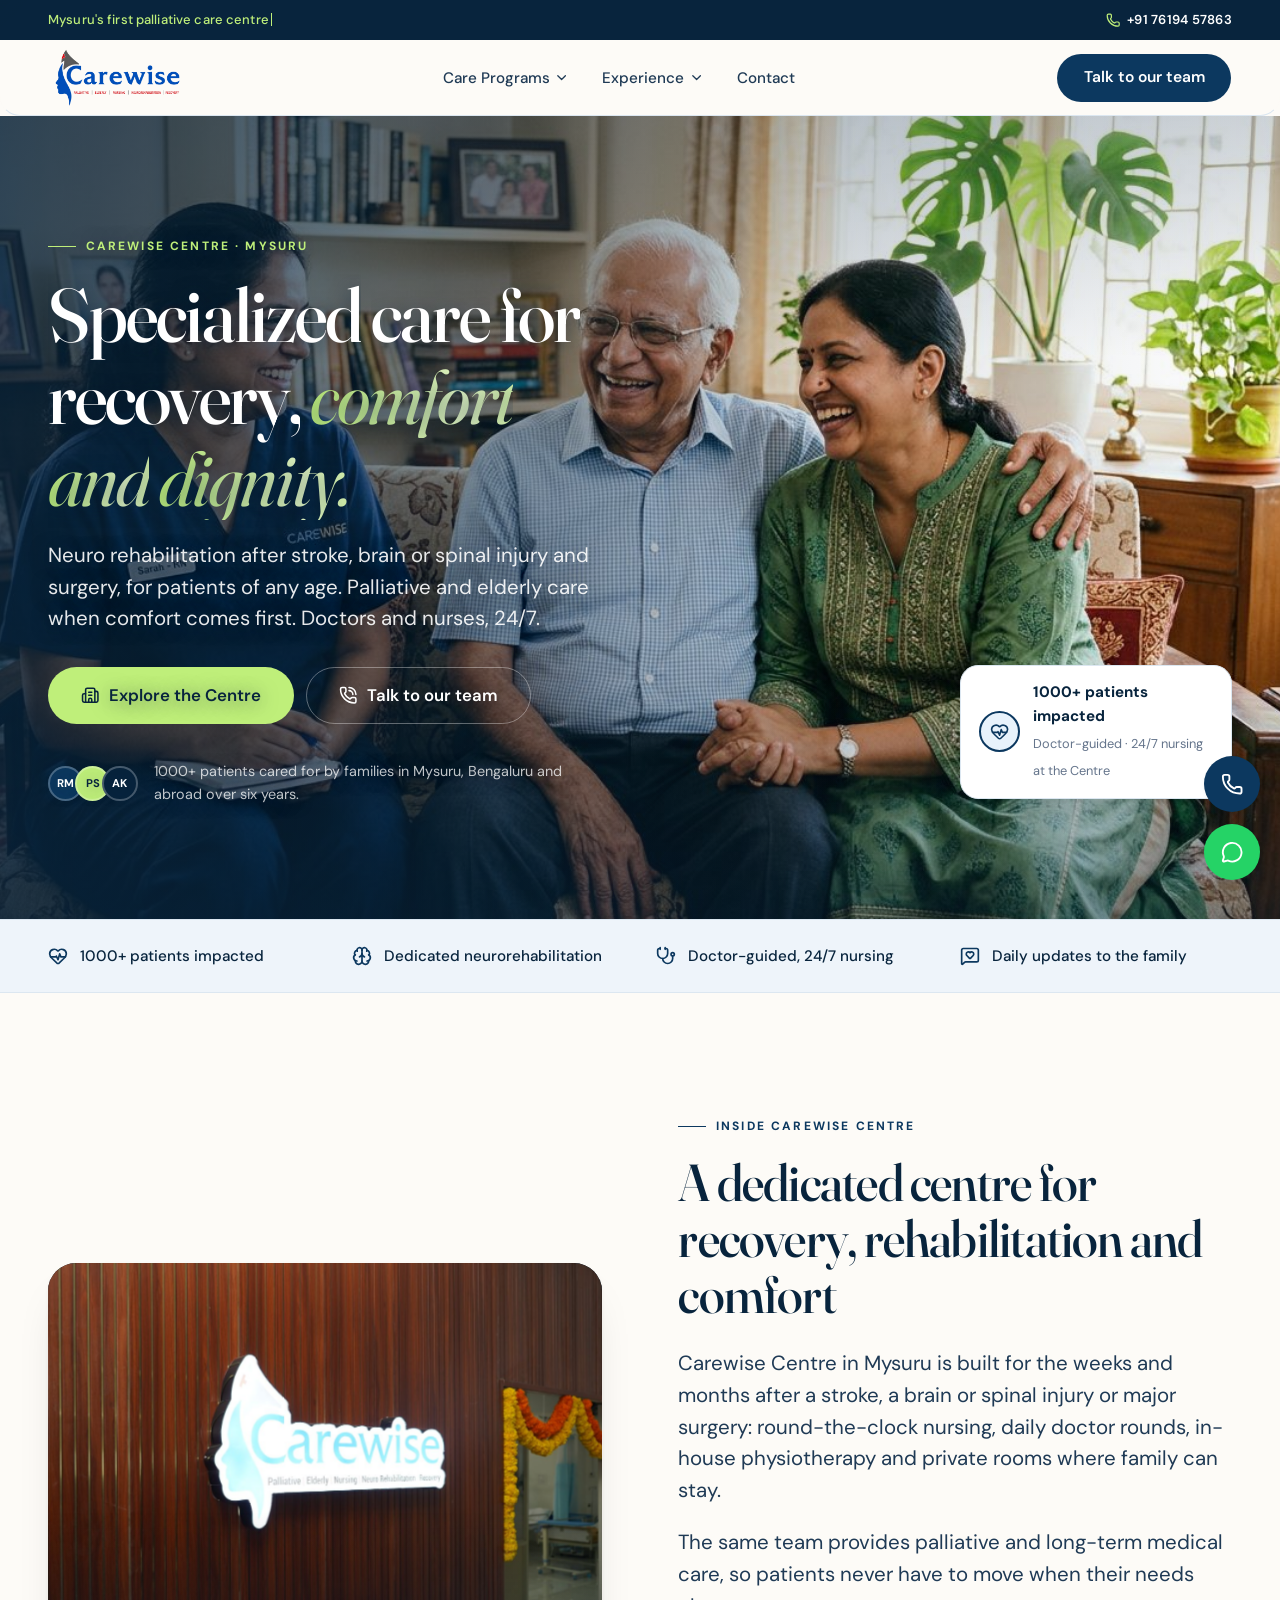
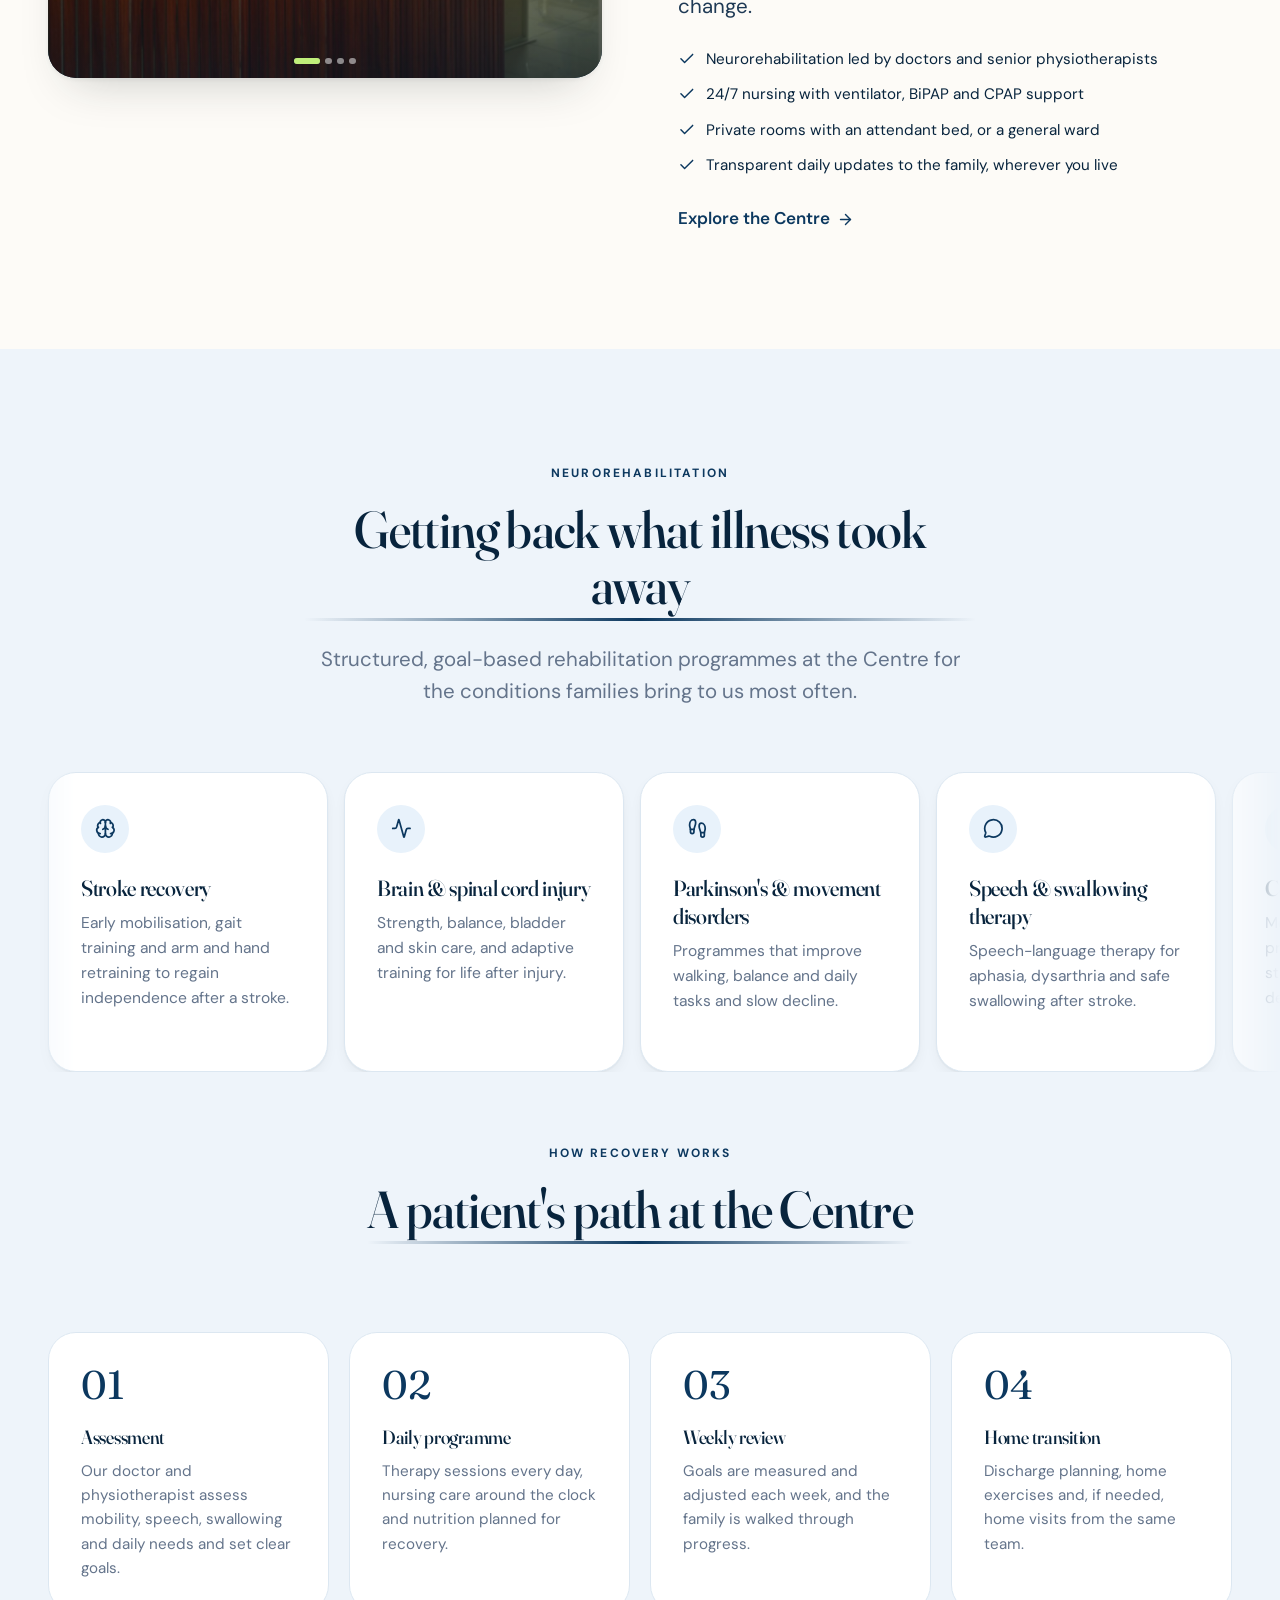
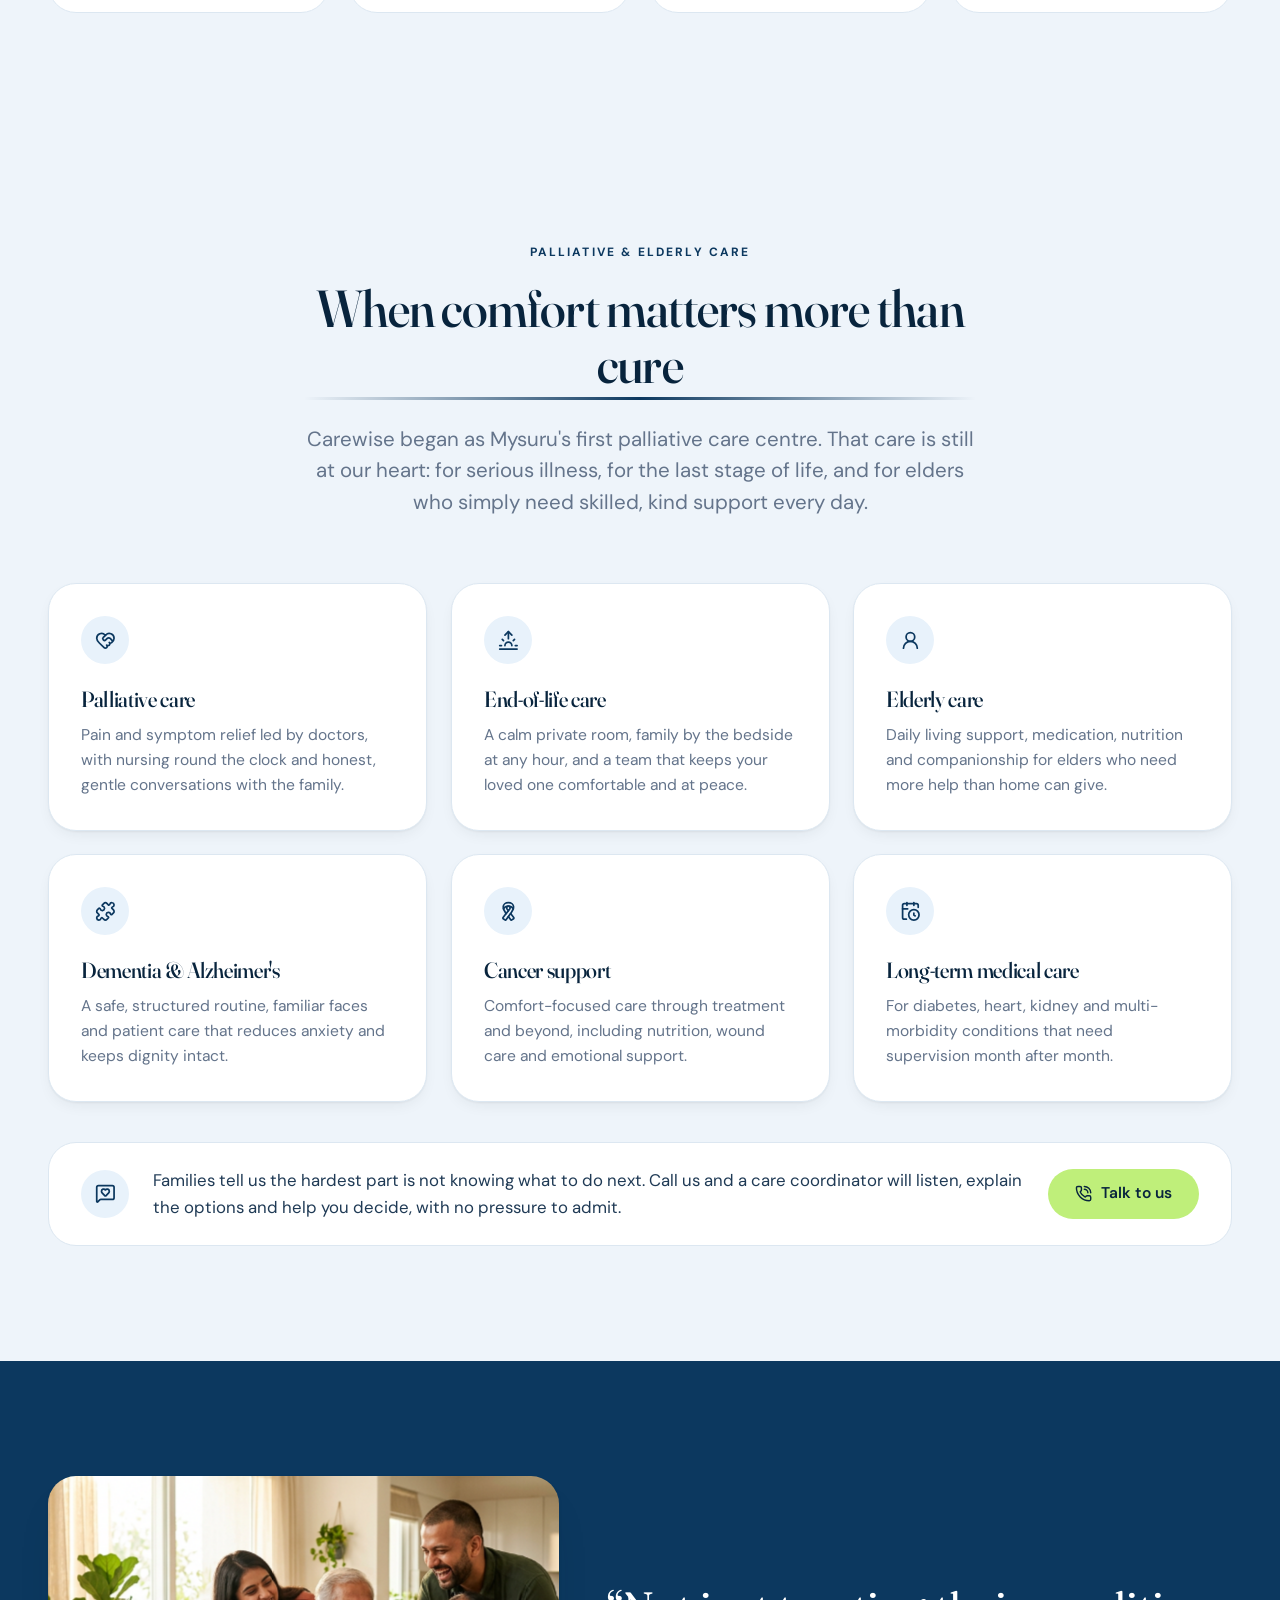
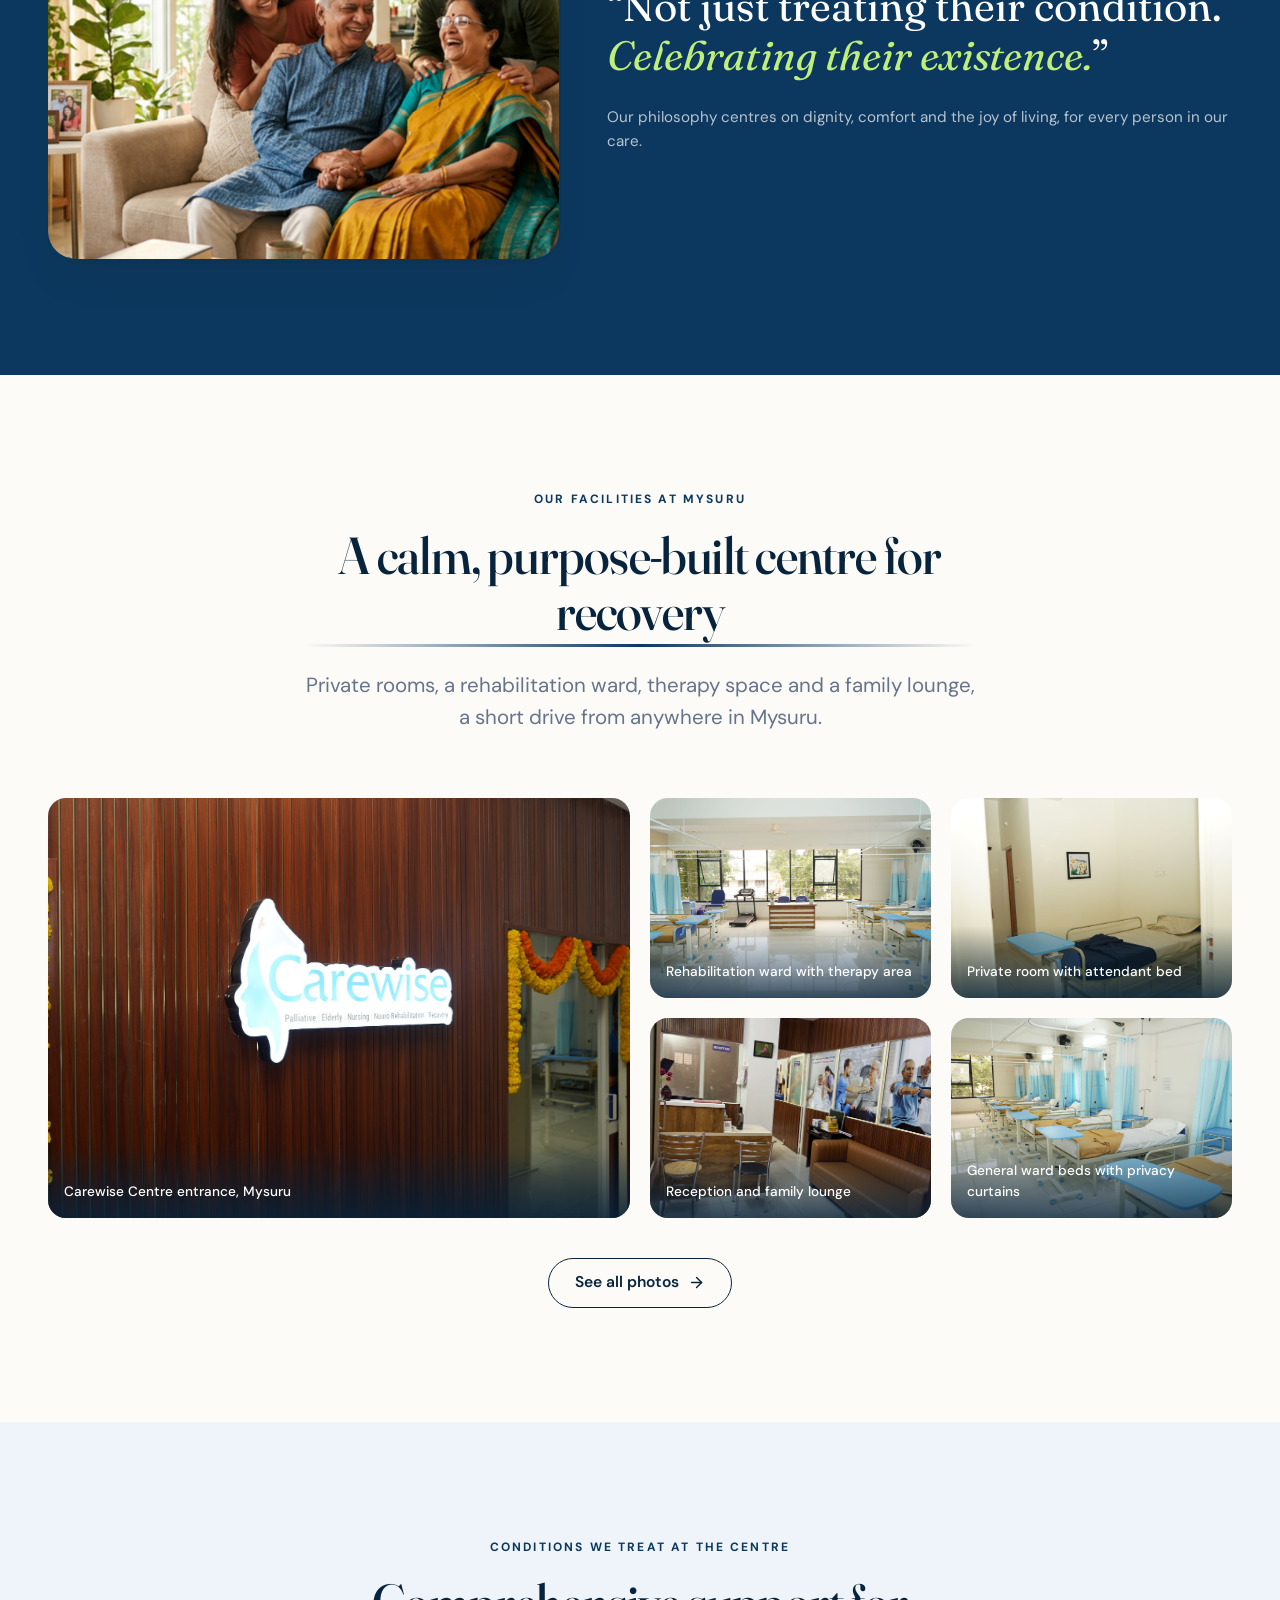
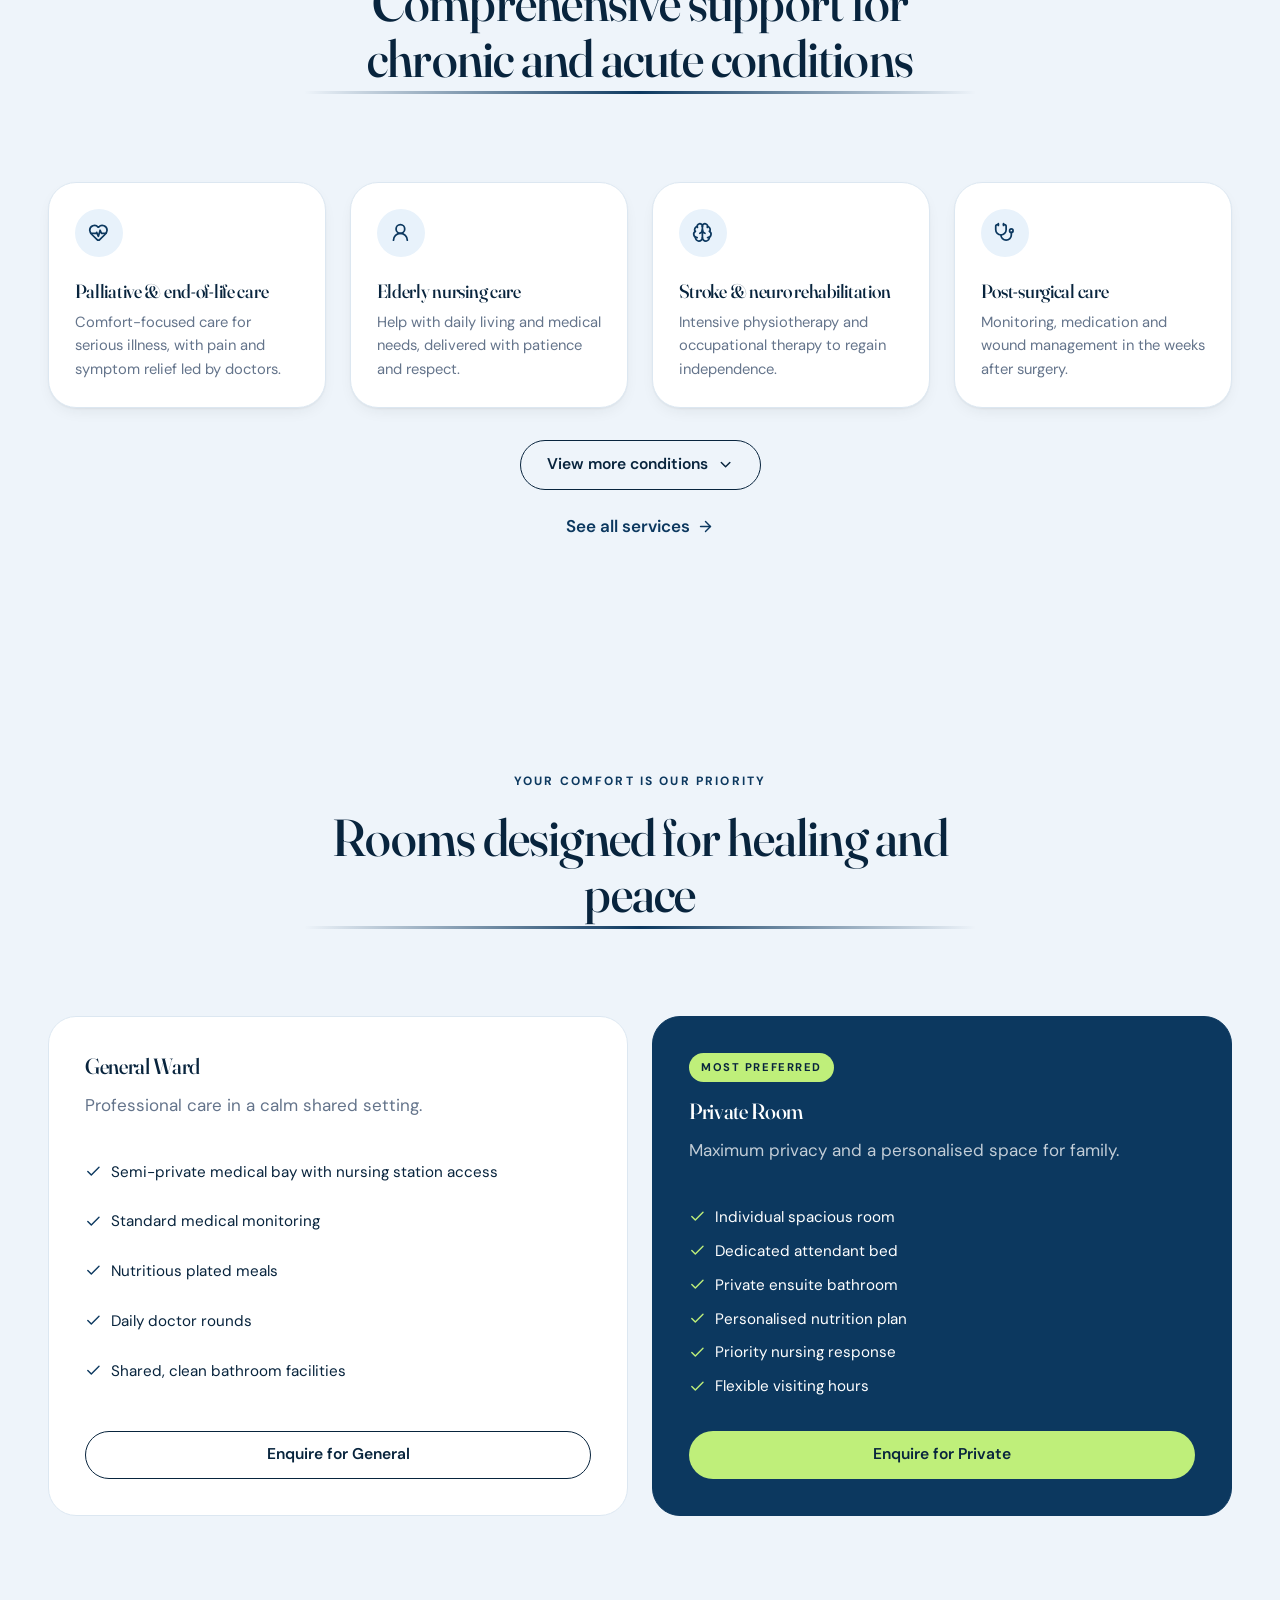
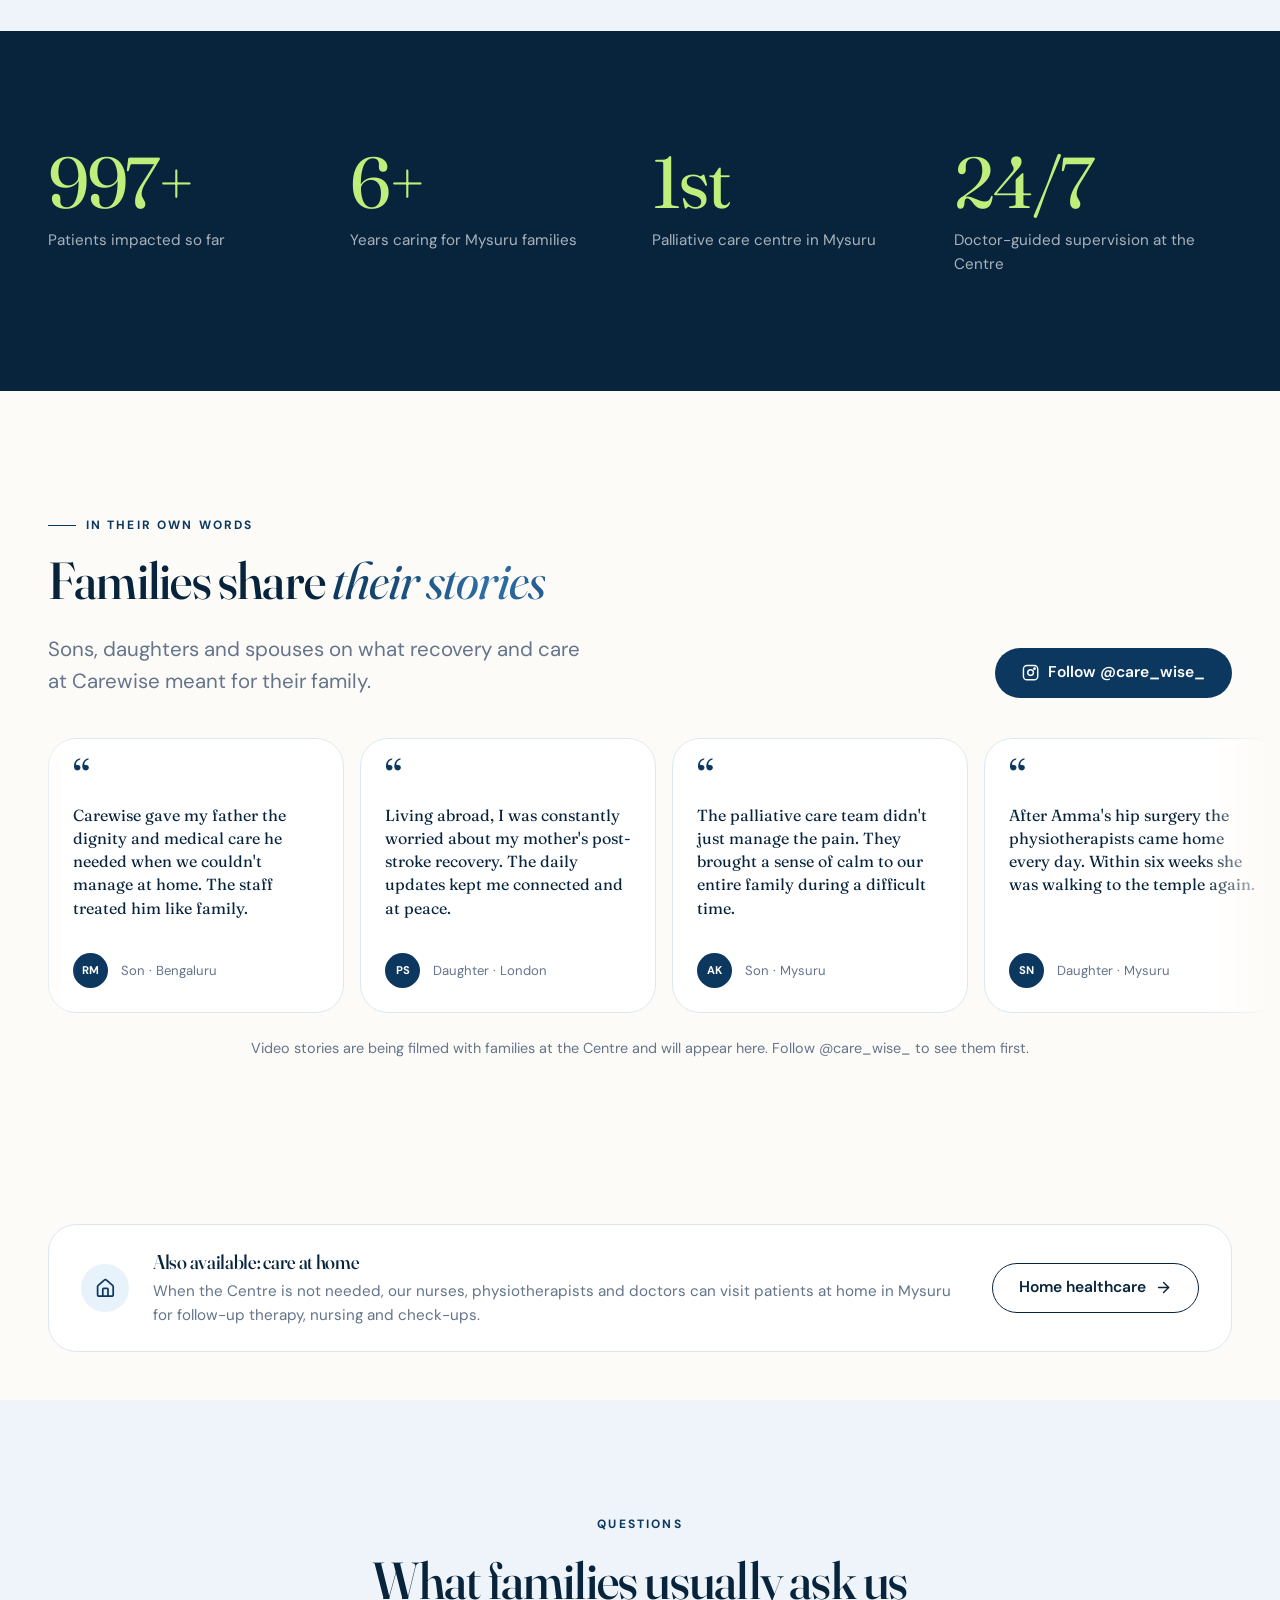
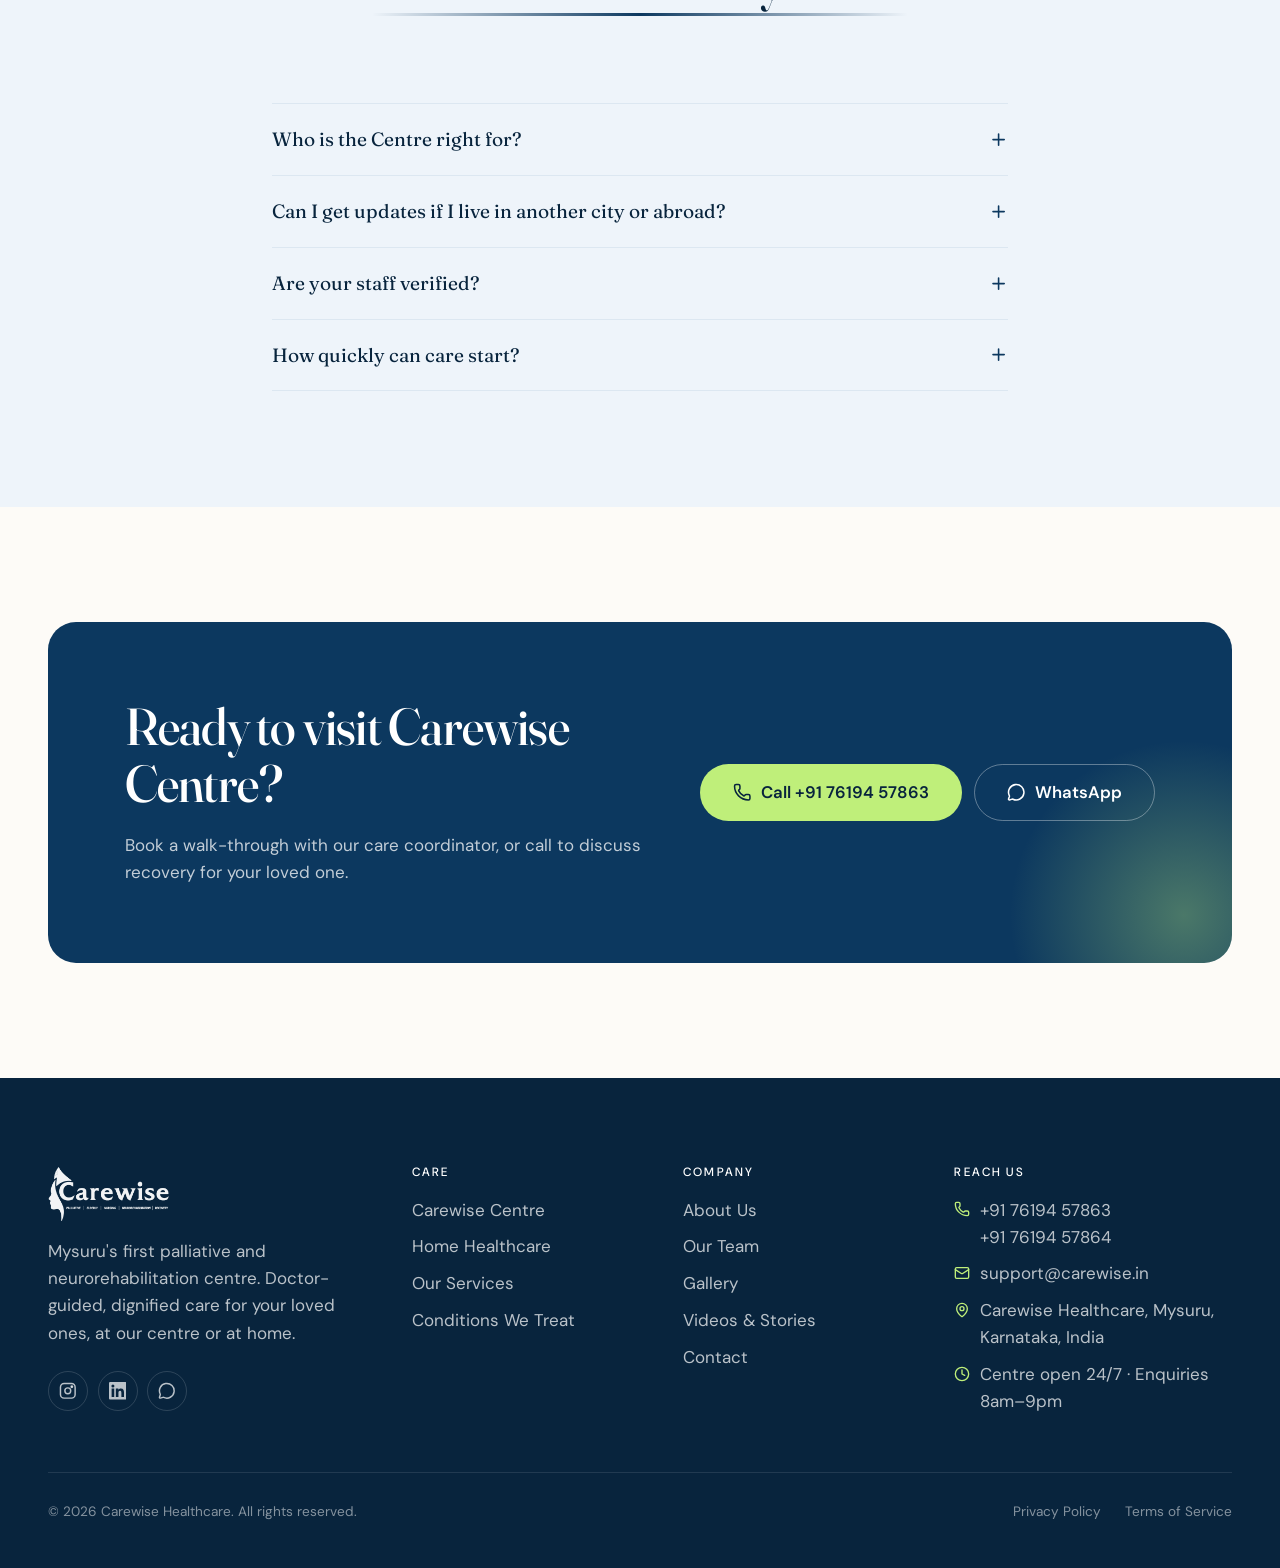
==== commit 65918c02: "Facilities mosaic: two rows (one large tile plus four small) Co-Authored-By: Claude Fable 5.1 <norep" ====
--- a/index.html
+++ b/index.html
@@ -8,8 +8,8 @@
     <meta name="theme-color" content="#fbf7f0" />
     <link rel="preload" href="assets/fonts/fraunces.woff2" as="font" type="font/woff2" crossorigin />
     <link rel="preload" href="assets/fonts/dm-sans.woff2" as="font" type="font/woff2" crossorigin />
-    <link rel="stylesheet" href="assets/css/site.css?v=1794403117" />
-    <link rel="stylesheet" href="assets/css/motion.css?v=1794403117" />
+    <link rel="stylesheet" href="assets/css/site.css?v=1794403238" />
+    <link rel="stylesheet" href="assets/css/motion.css?v=1794403238" />
     <script>document.documentElement.classList.add("js");</script>
   </head>
   <body>
@@ -206,26 +206,6 @@
             <figure class="fac-tile reveal">
               <img src="assets/img/facility/facility-10.jpg" alt="General ward beds with privacy curtains" loading="lazy" />
               <figcaption>General ward beds with privacy curtains</figcaption>
-            </figure>
-            <figure class="fac-tile reveal">
-              <img src="assets/img/facility/facility-05.jpg" alt="Bright corridor with natural light" loading="lazy" />
-              <figcaption>Bright corridor with natural light</figcaption>
-            </figure>
-            <figure class="fac-tile reveal">
-              <img src="assets/img/facility/facility-03.jpg" alt="Private room with adjustable bed" loading="lazy" />
-              <figcaption>Private room with adjustable bed</figcaption>
-            </figure>
-            <figure class="fac-tile fac-tile--wide reveal">
-              <img src="assets/img/facility/facility-11.jpg" alt="Nursing station view of the ward" loading="lazy" />
-              <figcaption>Nursing station view of the ward</figcaption>
-            </figure>
-            <figure class="fac-tile reveal">
-              <img src="assets/img/facility/facility-04.jpg" alt="Private room with window view" loading="lazy" />
-              <figcaption>Private room with window view</figcaption>
-            </figure>
-            <figure class="fac-tile reveal">
-              <img src="assets/img/facility/facility-08.jpg" alt="Private room, ready for admission" loading="lazy" />
-              <figcaption>Private room, ready for admission</figcaption>
             </figure></div><p class="center" style="margin-top:2.5rem"><a class="btn btn-outline" href="gallery.html">See all photos <i data-lucide="arrow-right"></i></a></p>
         </div>
       </section>
@@ -503,8 +483,8 @@
       <a class="btn btn-dark" href="tel:+917619457863" aria-label="Call +91 76194 57863"><i data-lucide="phone"></i><span>Call +91 76194 57863</span></a>
       <a class="btn btn-wa" href="https://wa.me/917619457863" aria-label="Chat on WhatsApp"><i data-lucide="message-circle"></i><span>Chat on WhatsApp</span></a>
     </div>
-    <script src="assets/js/lucide.min.js?v=1794403117"></script>
-    <script src="assets/js/site.js?v=1794403117"></script>
-    <script src="assets/js/motion.js?v=1794403117"></script>
+    <script src="assets/js/lucide.min.js?v=1794403238"></script>
+    <script src="assets/js/site.js?v=1794403238"></script>
+    <script src="assets/js/motion.js?v=1794403238"></script>
   </body>
 </html>
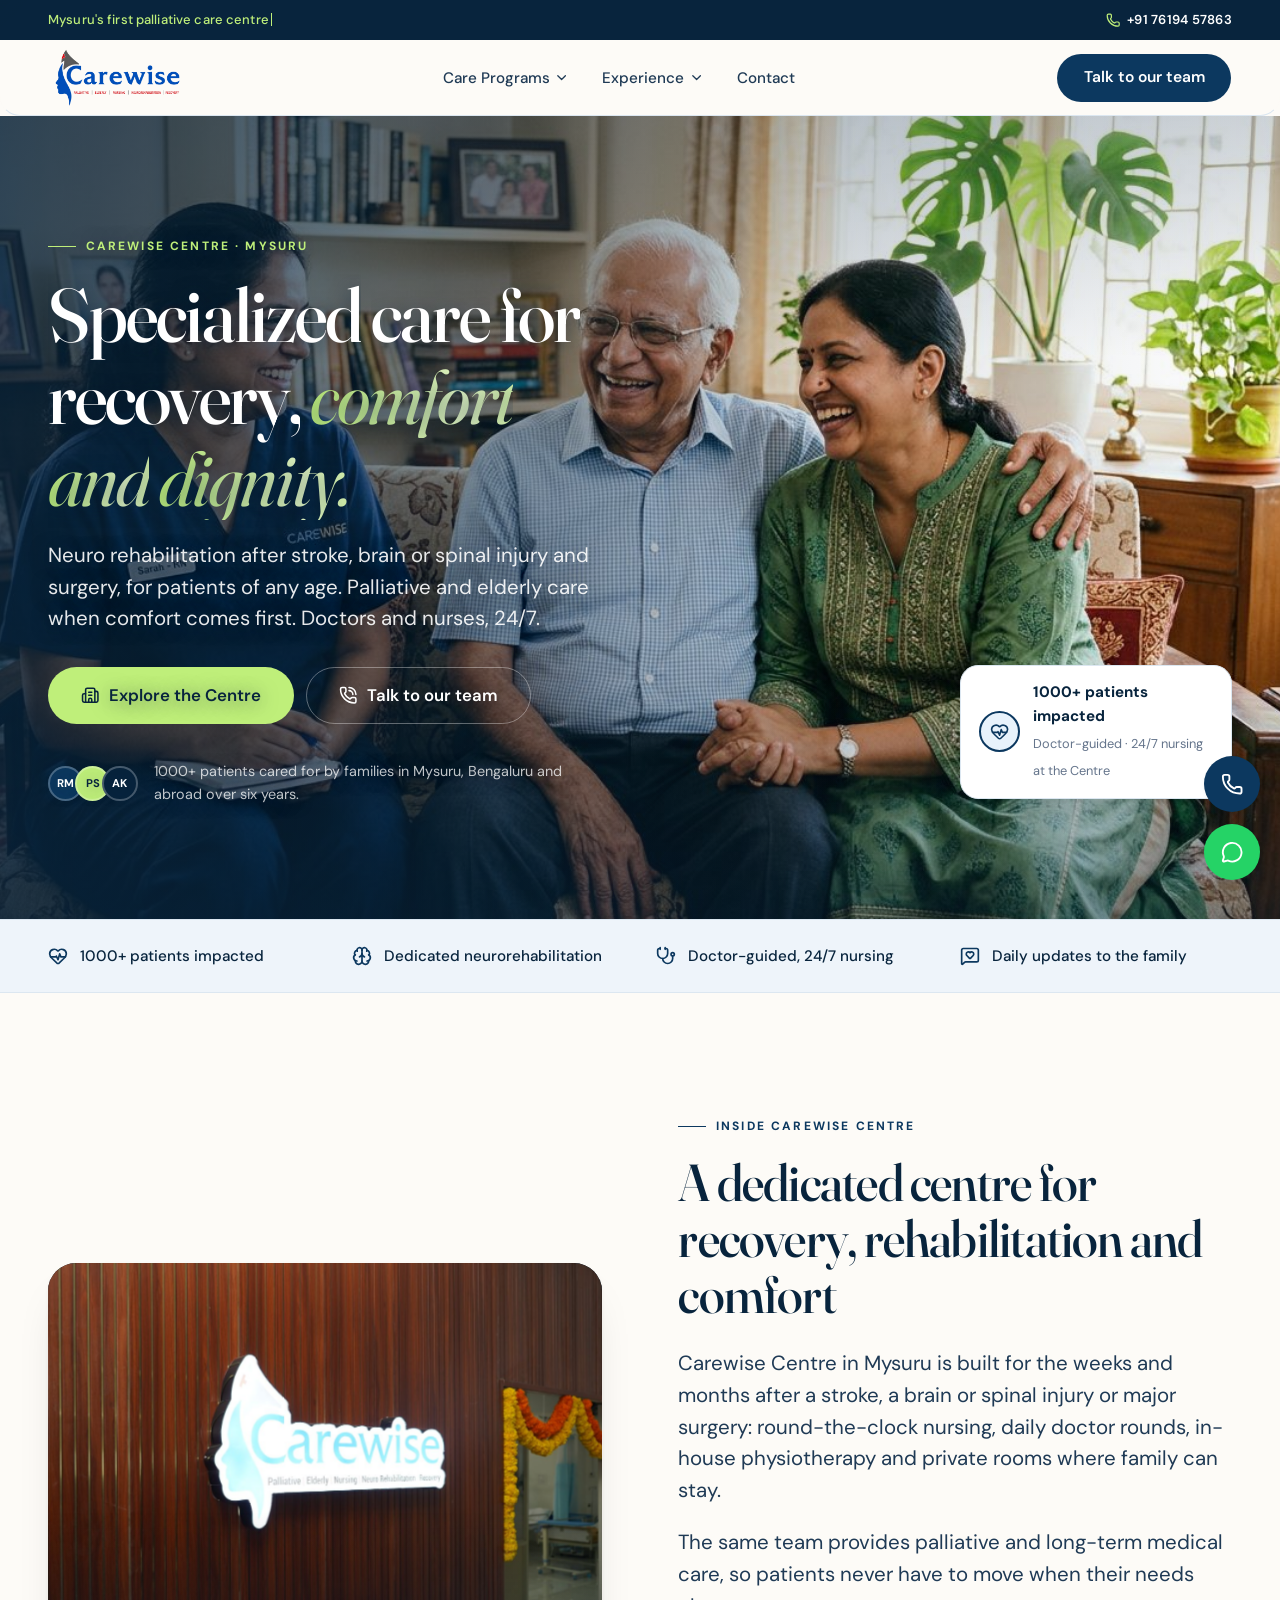
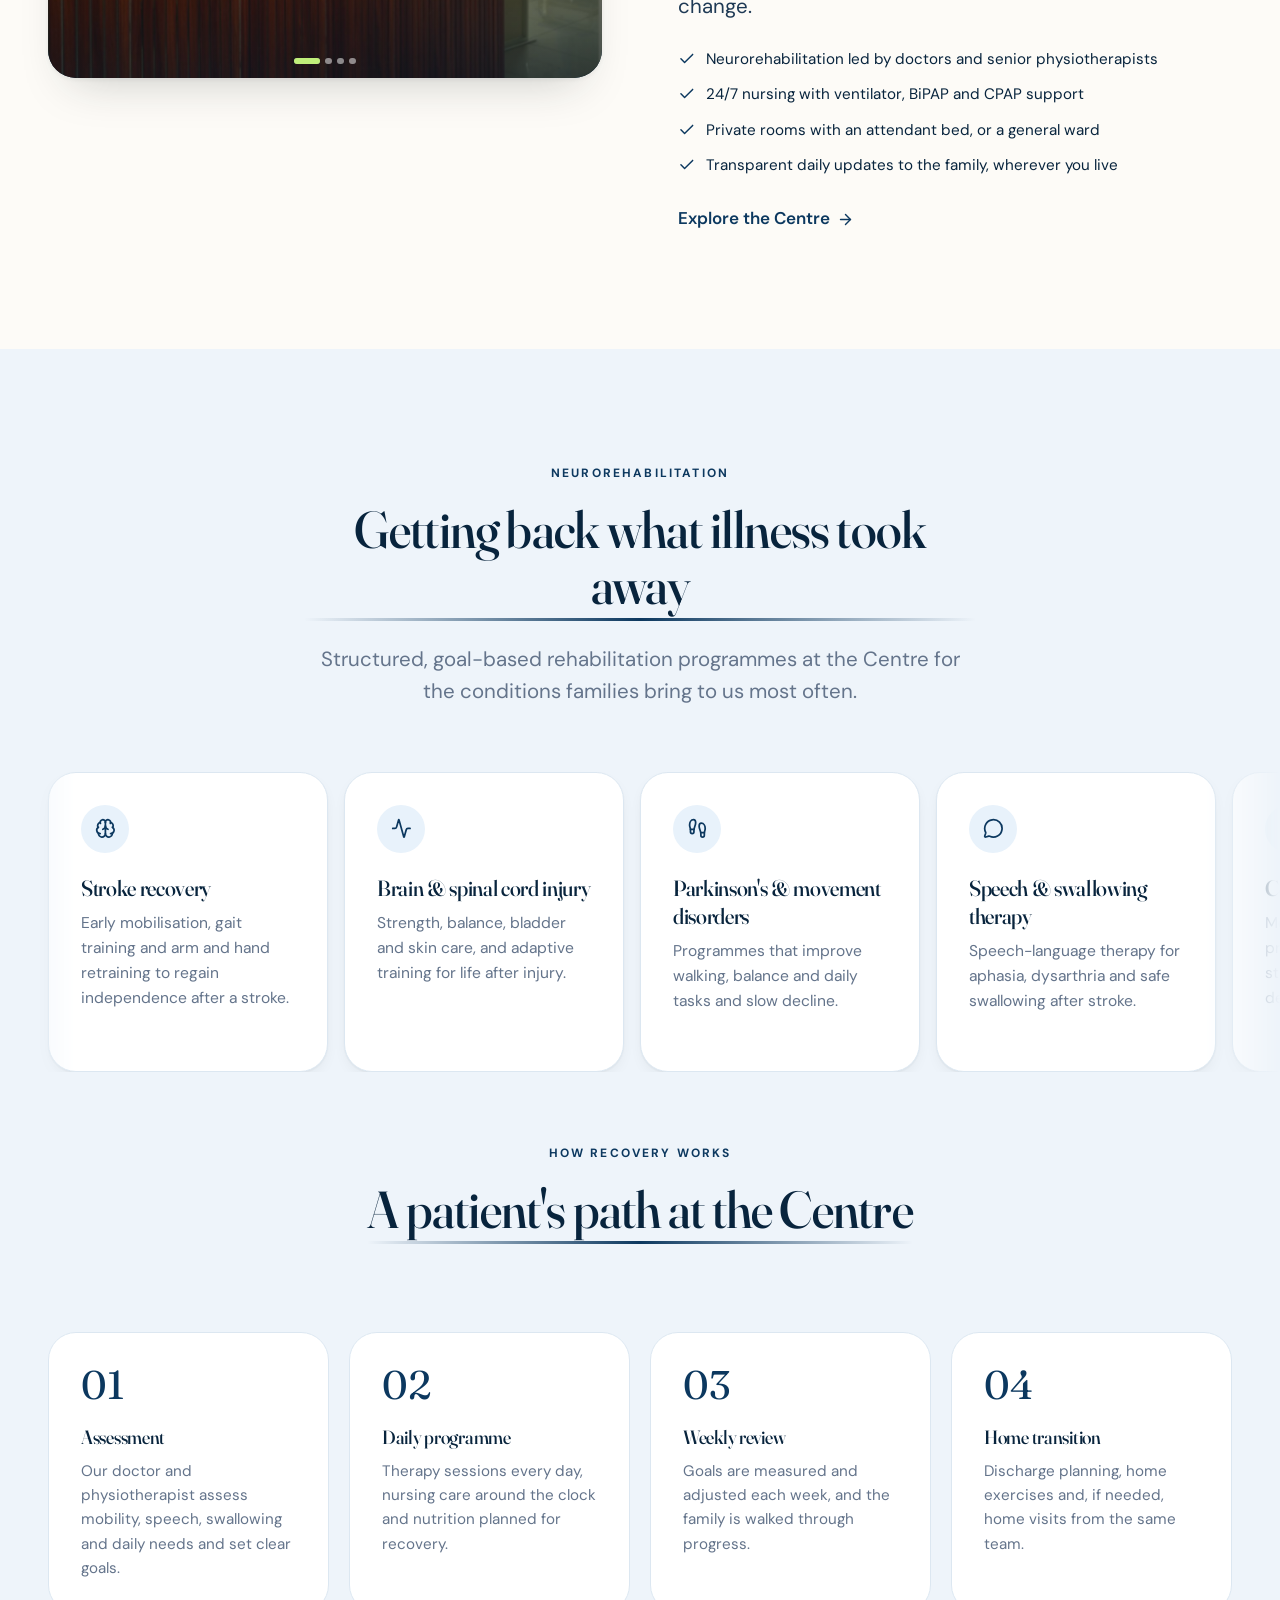
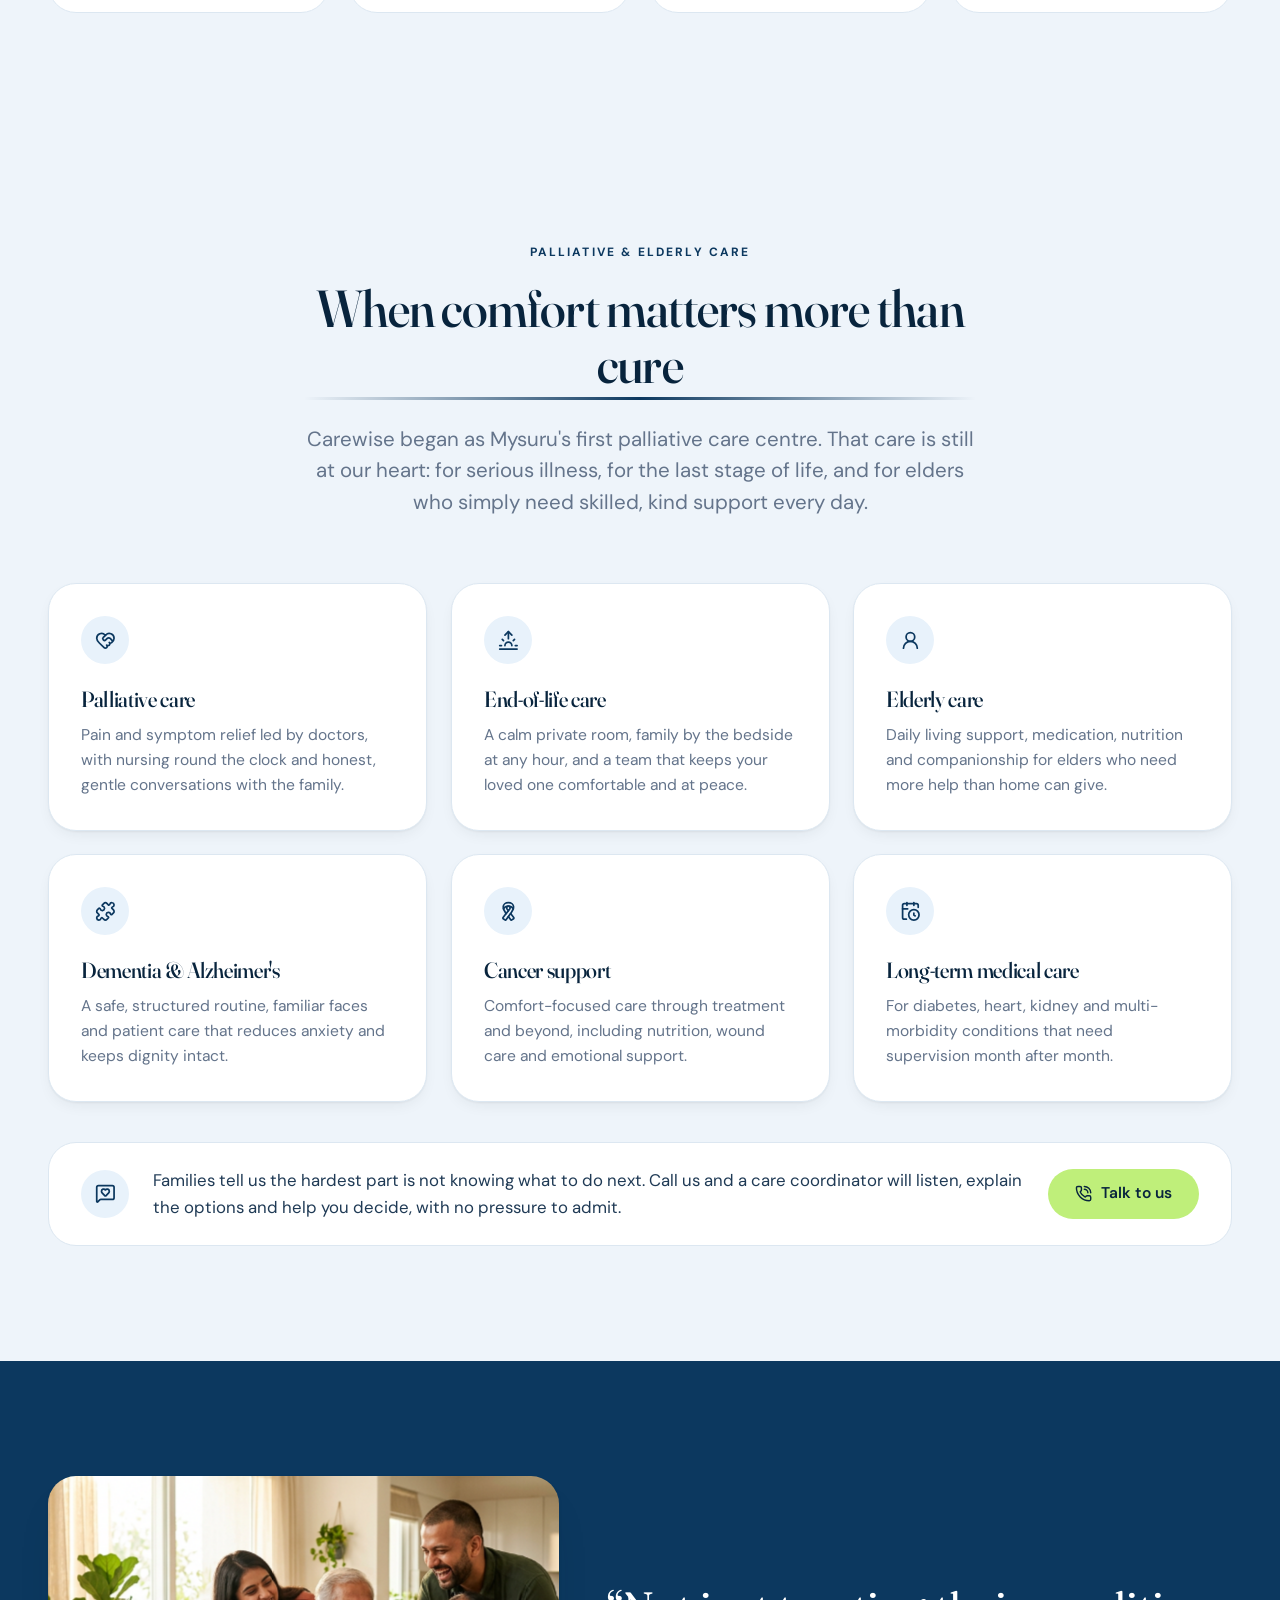
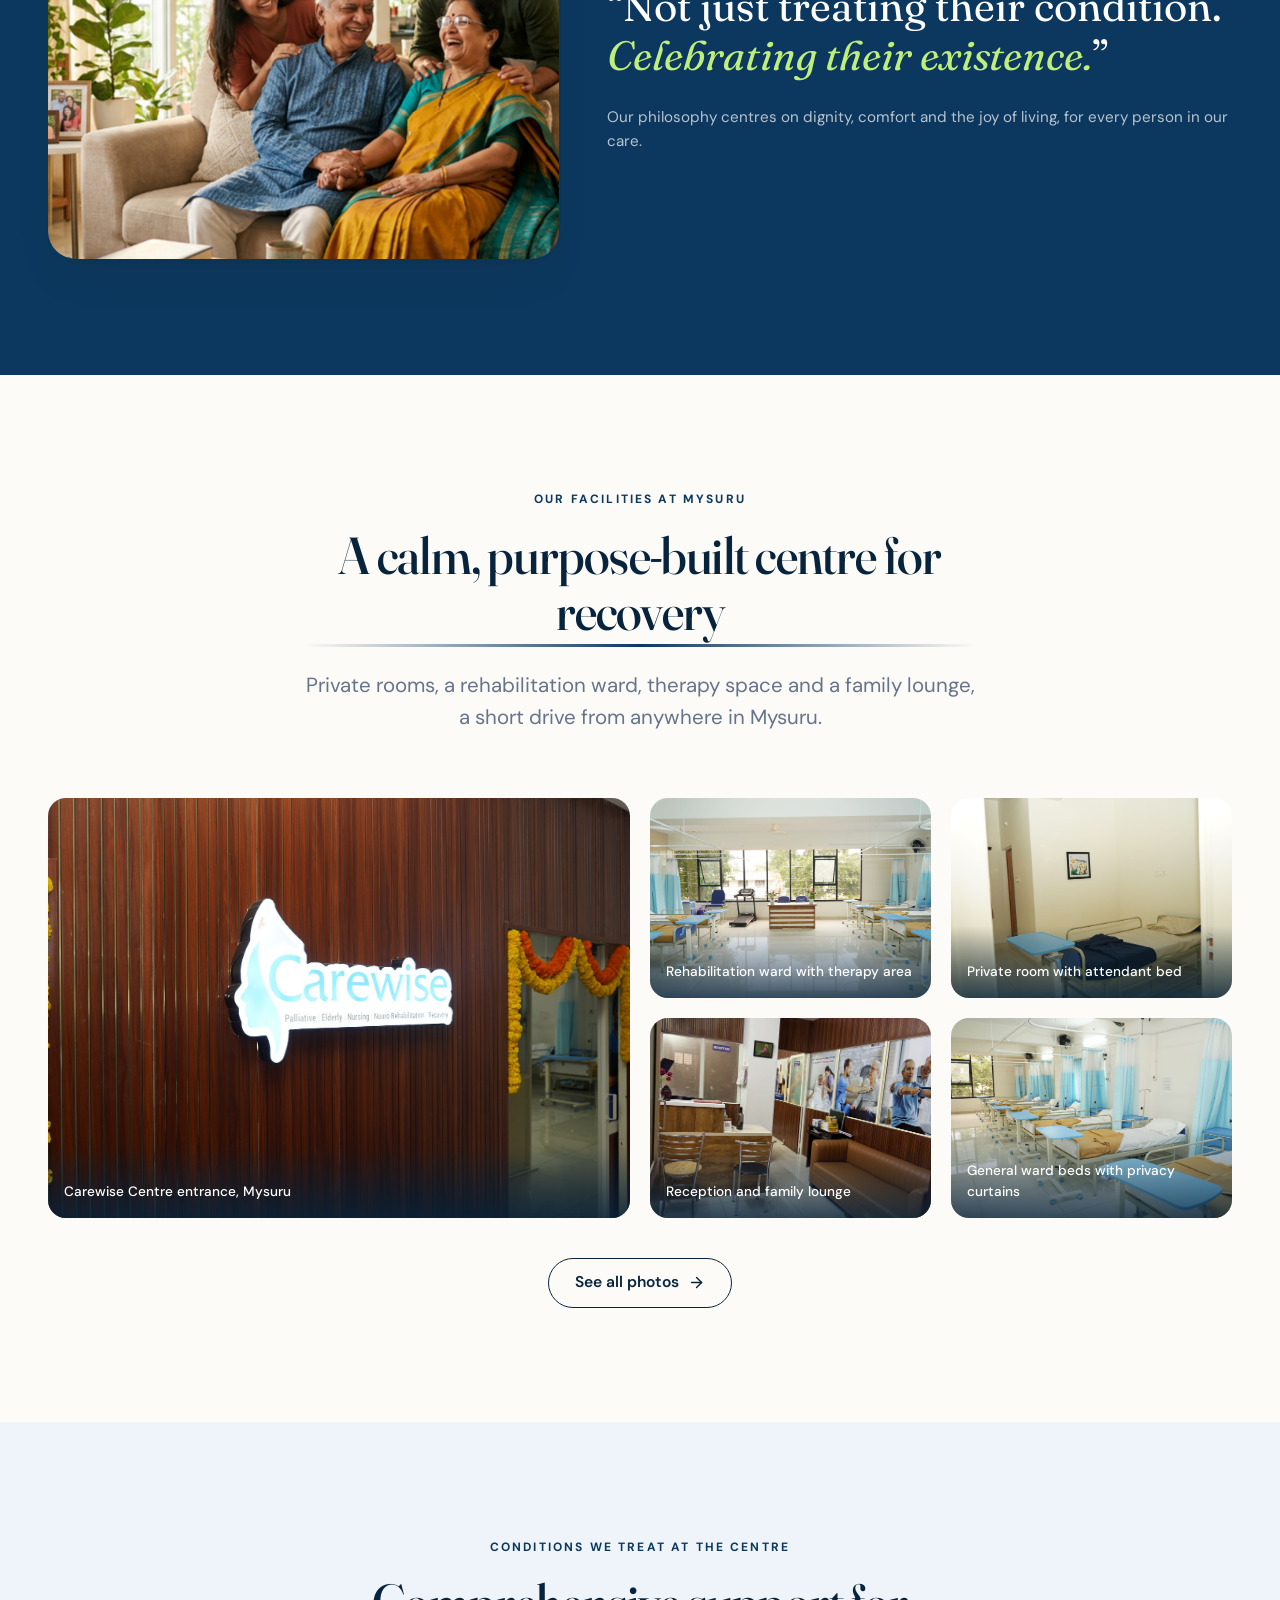
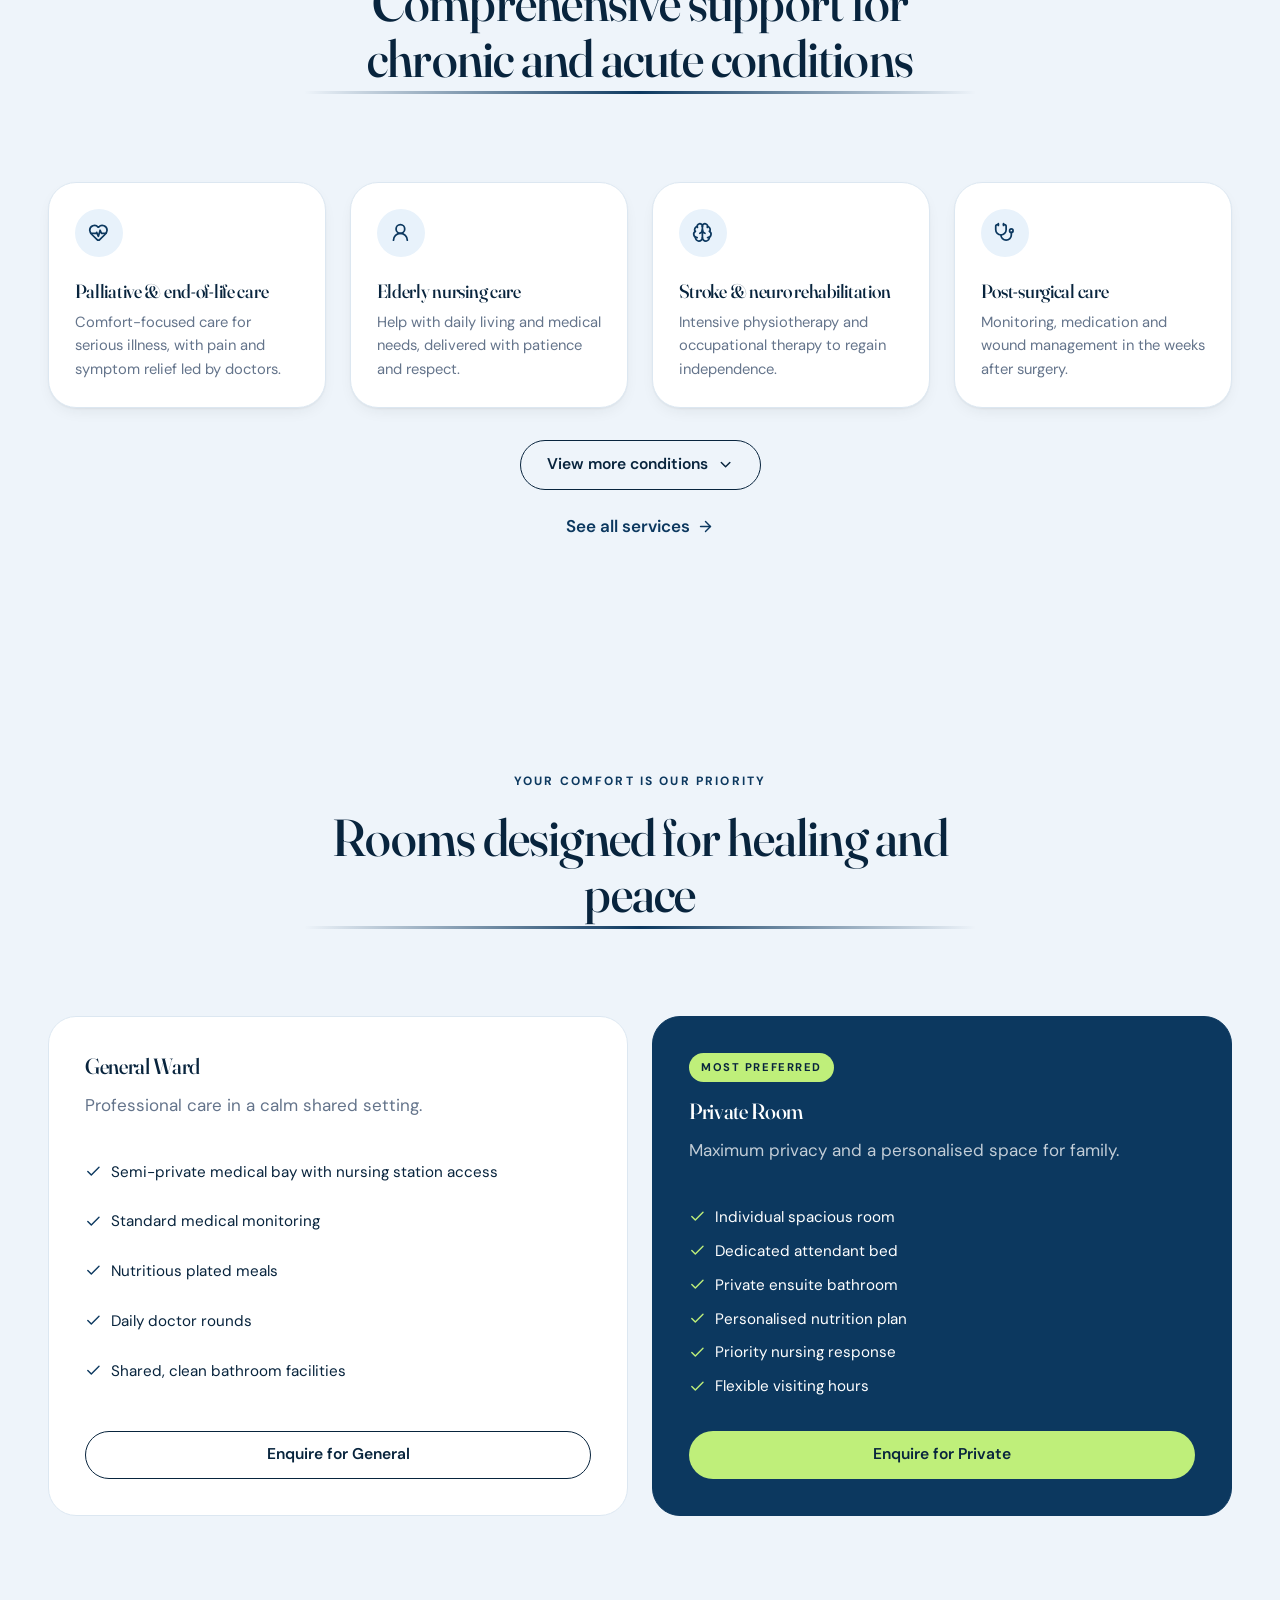
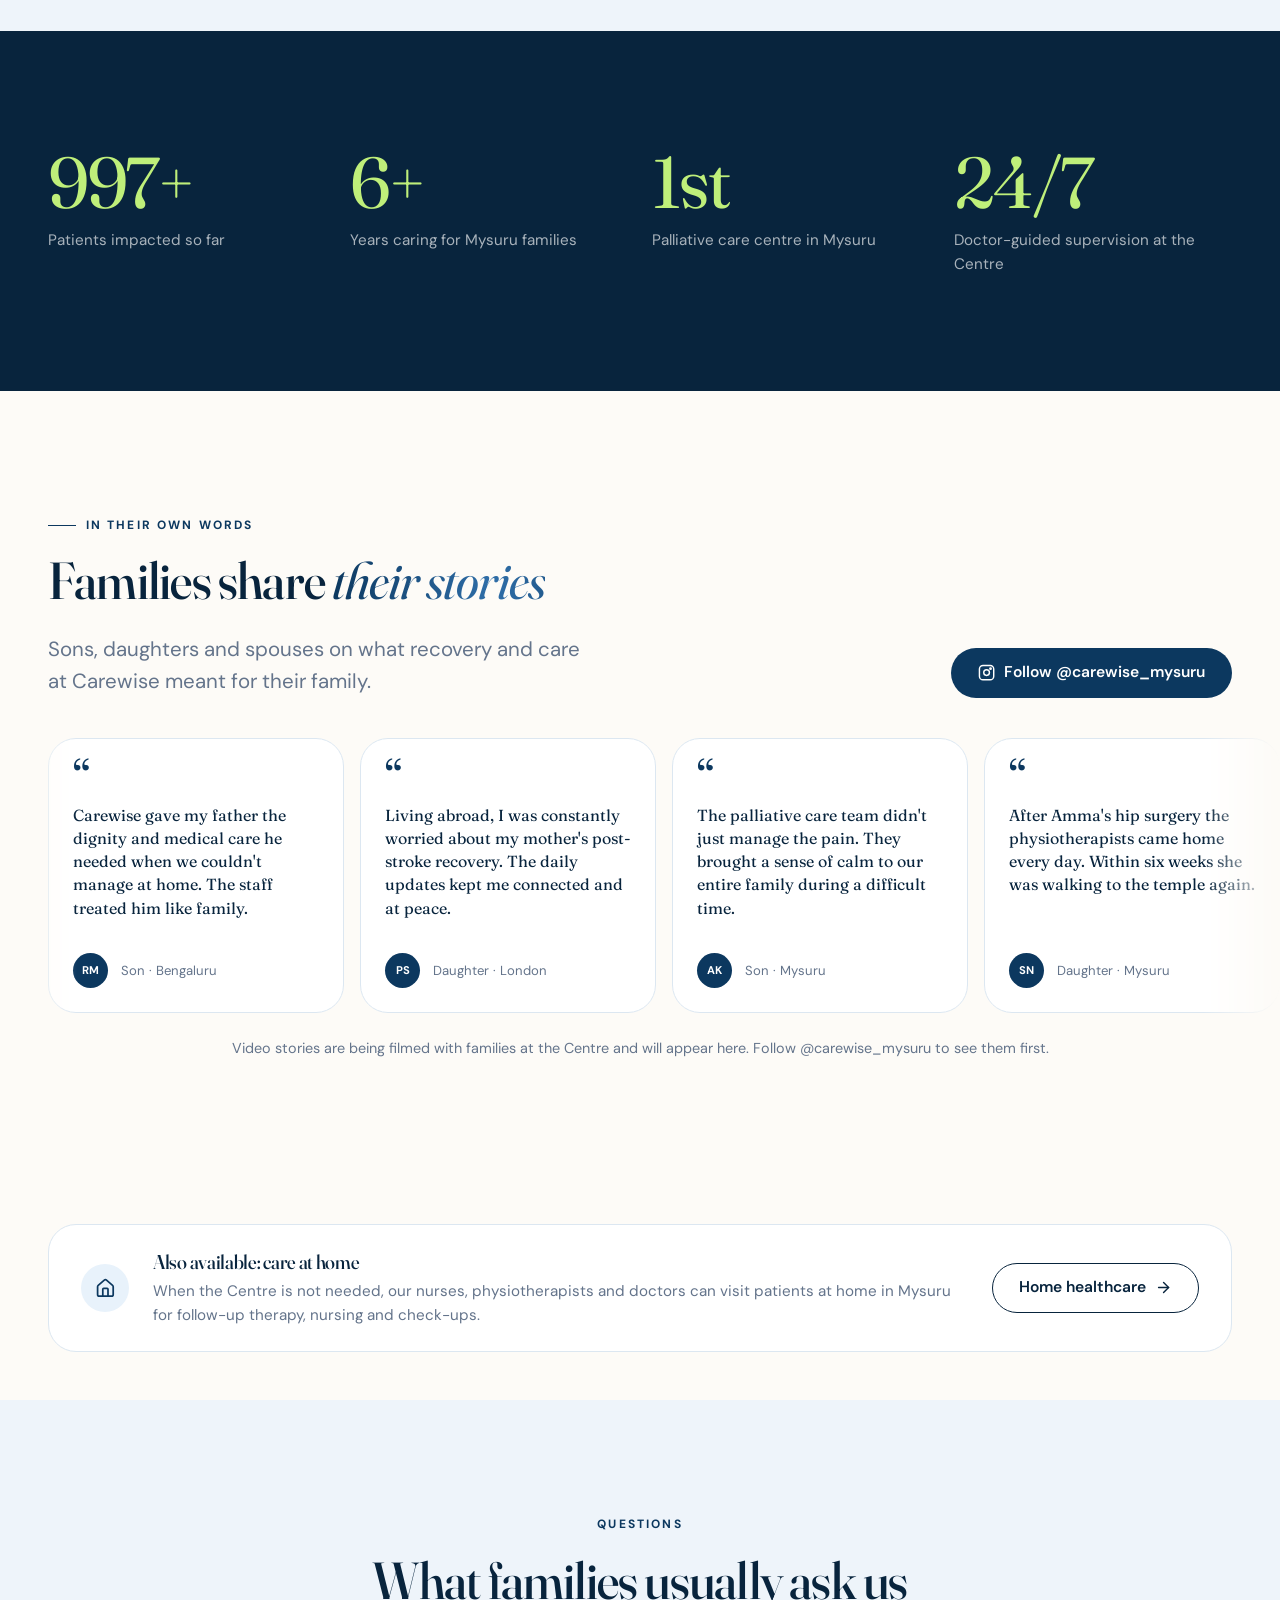
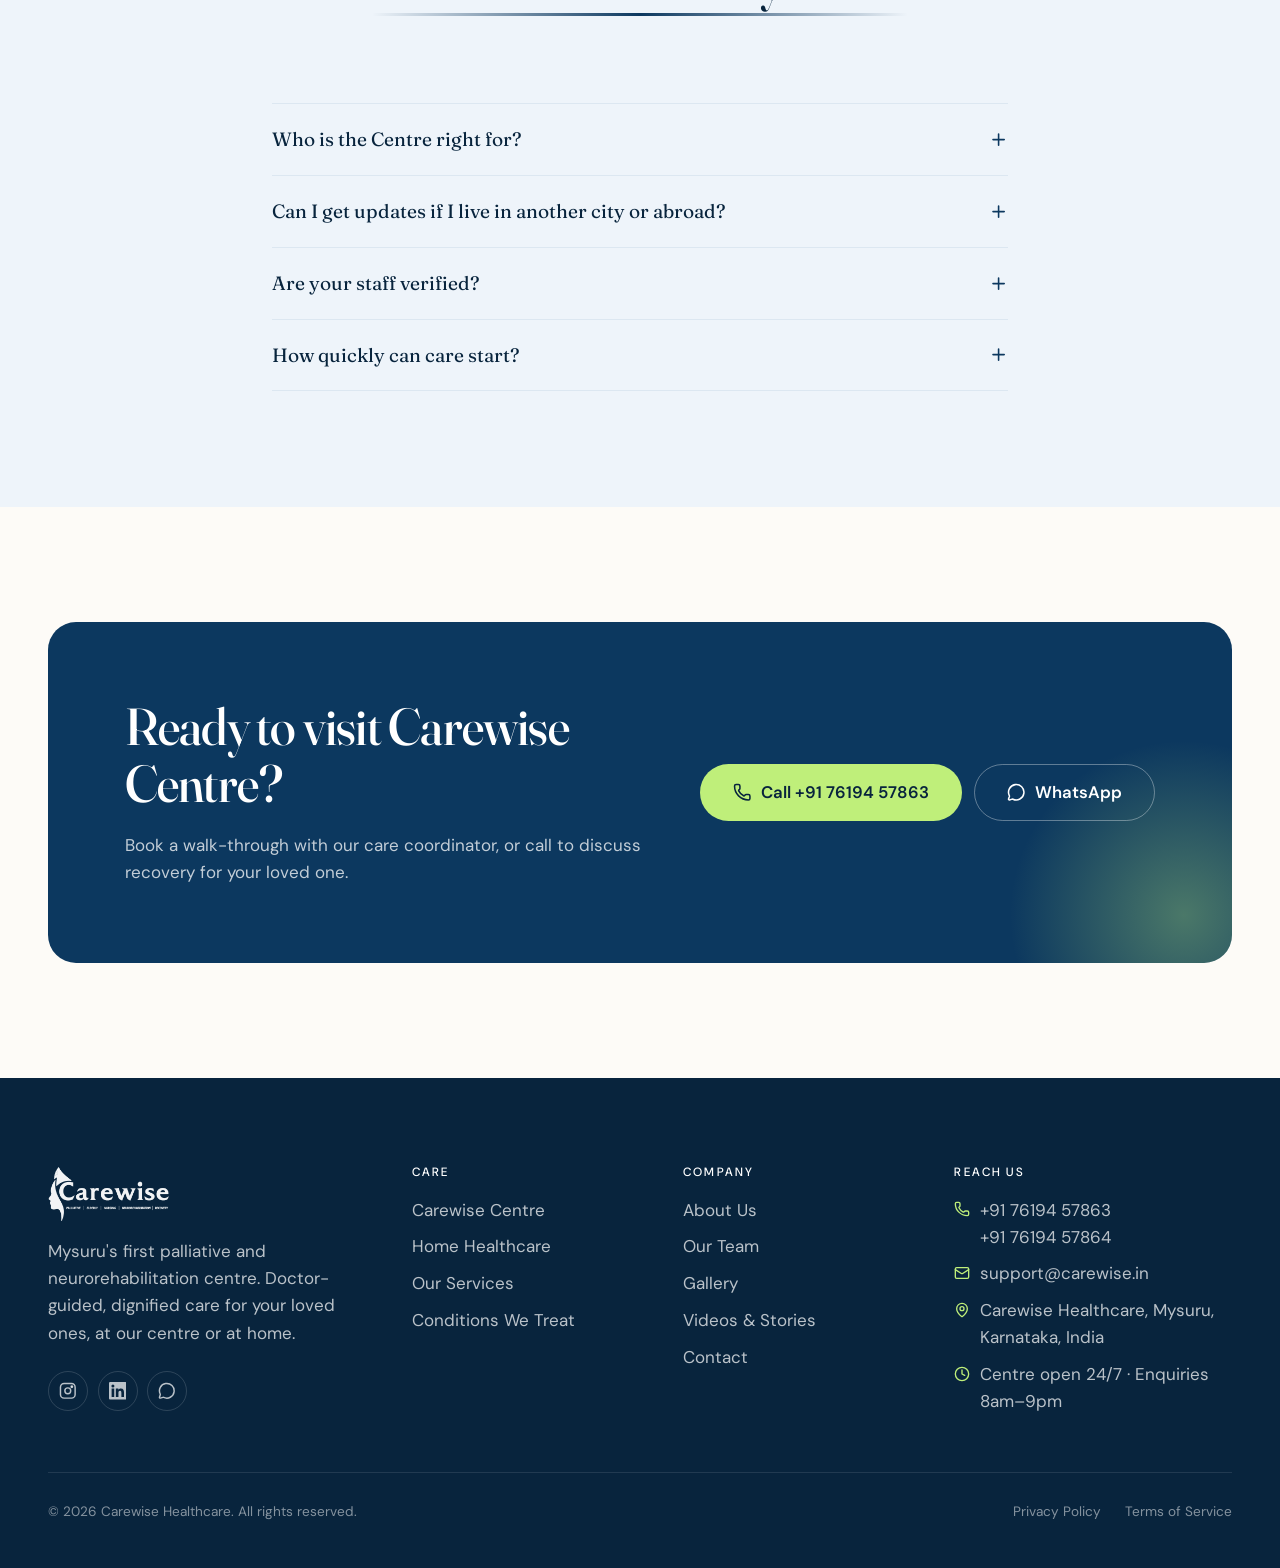
==== commit 2aca325b: "Instagram handle: @carewise_mysuru replaces @care_wise_ site-wide Co-Authored-By: Claude Fable 5.1 <" ====
--- a/index.html
+++ b/index.html
@@ -8,8 +8,8 @@
     <meta name="theme-color" content="#fbf7f0" />
     <link rel="preload" href="assets/fonts/fraunces.woff2" as="font" type="font/woff2" crossorigin />
     <link rel="preload" href="assets/fonts/dm-sans.woff2" as="font" type="font/woff2" crossorigin />
-    <link rel="stylesheet" href="assets/css/site.css?v=1794403238" />
-    <link rel="stylesheet" href="assets/css/motion.css?v=1794403238" />
+    <link rel="stylesheet" href="assets/css/site.css?v=1794403324" />
+    <link rel="stylesheet" href="assets/css/motion.css?v=1794403324" />
     <script>document.documentElement.classList.add("js");</script>
   </head>
   <body>
@@ -302,7 +302,7 @@
               <h2>Families share <span class="serif-italic">their stories</span></h2>
               <p class="lead">Sons, daughters and spouses on what recovery and care at Carewise meant for their family.</p>
             </div>
-            <div class="ig-tools"><a class="btn btn-dark" href="https://www.instagram.com/care_wise_/" target="_blank" rel="noopener"><svg viewBox="0 0 24 24" fill="none" stroke="currentColor" stroke-width="2" stroke-linecap="round" stroke-linejoin="round"><rect x="2" y="2" width="20" height="20" rx="5"/><circle cx="12" cy="12" r="4"/><circle cx="17.5" cy="6.5" r="1" fill="currentColor"/></svg> Follow @care_wise_</a></div>
+            <div class="ig-tools"><a class="btn btn-dark" href="https://www.instagram.com/carewise_mysuru/" target="_blank" rel="noopener"><svg viewBox="0 0 24 24" fill="none" stroke="currentColor" stroke-width="2" stroke-linecap="round" stroke-linejoin="round"><rect x="2" y="2" width="20" height="20" rx="5"/><circle cx="12" cy="12" r="4"/><circle cx="17.5" cy="6.5" r="1" fill="currentColor"/></svg> Follow @carewise_mysuru</a></div>
           </div>
           <div class="marquee marquee--slow reveal" aria-label="Family stories">
             <div class="marquee-track">
@@ -387,7 +387,7 @@
               <footer><span>MH</span><span>Grandson · Chennai</span></footer>
             </figure></div>
           </div>
-          <p class="center muted reveal" style="margin-top:1.5rem;font-size:.9rem">Video stories are being filmed with families at the Centre and will appear here. Follow <a href="https://www.instagram.com/care_wise_/" target="_blank" rel="noopener">@care_wise_</a> to see them first.</p>
+          <p class="center muted reveal" style="margin-top:1.5rem;font-size:.9rem">Video stories are being filmed with families at the Centre and will appear here. Follow <a href="https://www.instagram.com/carewise_mysuru/" target="_blank" rel="noopener">@carewise_mysuru</a> to see them first.</p>
         </div>
       </section>
       <section class="section--tight home-note">
@@ -436,7 +436,7 @@
         </a>
             <p>Mysuru's first palliative and neurorehabilitation centre. Doctor-guided, dignified care for your loved ones, at our centre or at home.</p>
             <div class="social">
-              <a href="https://www.instagram.com/care_wise_/" aria-label="Instagram"><svg viewBox="0 0 24 24" fill="none" stroke="currentColor" stroke-width="2" stroke-linecap="round" stroke-linejoin="round"><rect x="2" y="2" width="20" height="20" rx="5"/><circle cx="12" cy="12" r="4"/><circle cx="17.5" cy="6.5" r="1" fill="currentColor"/></svg></a>
+              <a href="https://www.instagram.com/carewise_mysuru/" aria-label="Instagram"><svg viewBox="0 0 24 24" fill="none" stroke="currentColor" stroke-width="2" stroke-linecap="round" stroke-linejoin="round"><rect x="2" y="2" width="20" height="20" rx="5"/><circle cx="12" cy="12" r="4"/><circle cx="17.5" cy="6.5" r="1" fill="currentColor"/></svg></a>
               <a href="https://linkedin.com/company/carewise" aria-label="LinkedIn"><svg viewBox="0 0 24 24" fill="currentColor"><path d="M20.45 20.45h-3.56v-5.57c0-1.33-.03-3.04-1.85-3.04-1.85 0-2.14 1.45-2.14 2.94v5.67H9.35V9h3.41v1.56h.05c.48-.9 1.64-1.85 3.37-1.85 3.6 0 4.27 2.37 4.27 5.46v6.28zM5.34 7.43a2.06 2.06 0 1 1 0-4.13 2.06 2.06 0 0 1 0 4.13zM7.12 20.45H3.56V9h3.56v11.45zM22.22 0H1.77C.79 0 0 .77 0 1.73v20.54C0 23.23.79 24 1.77 24h20.45c.98 0 1.78-.77 1.78-1.73V1.73C24 .77 23.2 0 22.22 0z"/></svg></a>
               <a href="https://wa.me/917619457863" aria-label="WhatsApp"><i data-lucide="message-circle"></i></a>
             </div>
@@ -483,8 +483,8 @@
       <a class="btn btn-dark" href="tel:+917619457863" aria-label="Call +91 76194 57863"><i data-lucide="phone"></i><span>Call +91 76194 57863</span></a>
       <a class="btn btn-wa" href="https://wa.me/917619457863" aria-label="Chat on WhatsApp"><i data-lucide="message-circle"></i><span>Chat on WhatsApp</span></a>
     </div>
-    <script src="assets/js/lucide.min.js?v=1794403238"></script>
-    <script src="assets/js/site.js?v=1794403238"></script>
-    <script src="assets/js/motion.js?v=1794403238"></script>
+    <script src="assets/js/lucide.min.js?v=1794403324"></script>
+    <script src="assets/js/site.js?v=1794403324"></script>
+    <script src="assets/js/motion.js?v=1794403324"></script>
   </body>
 </html>
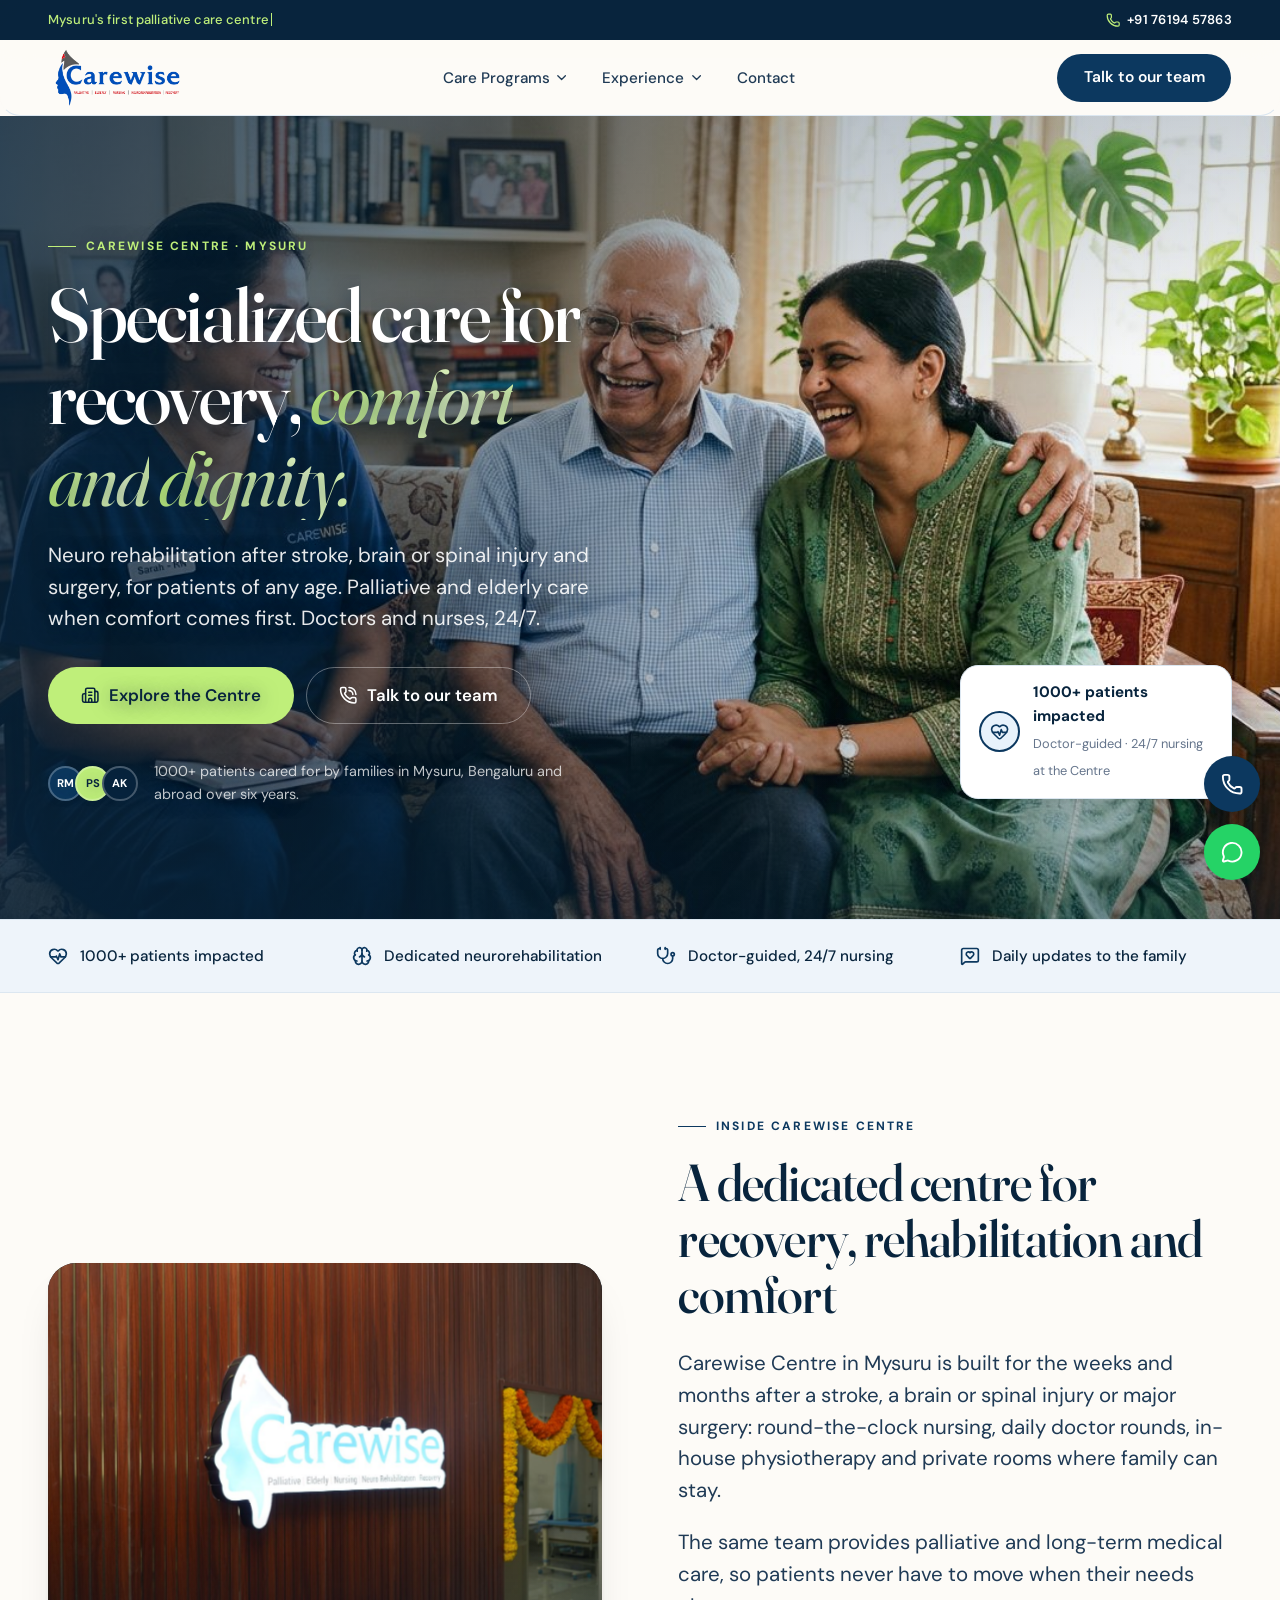
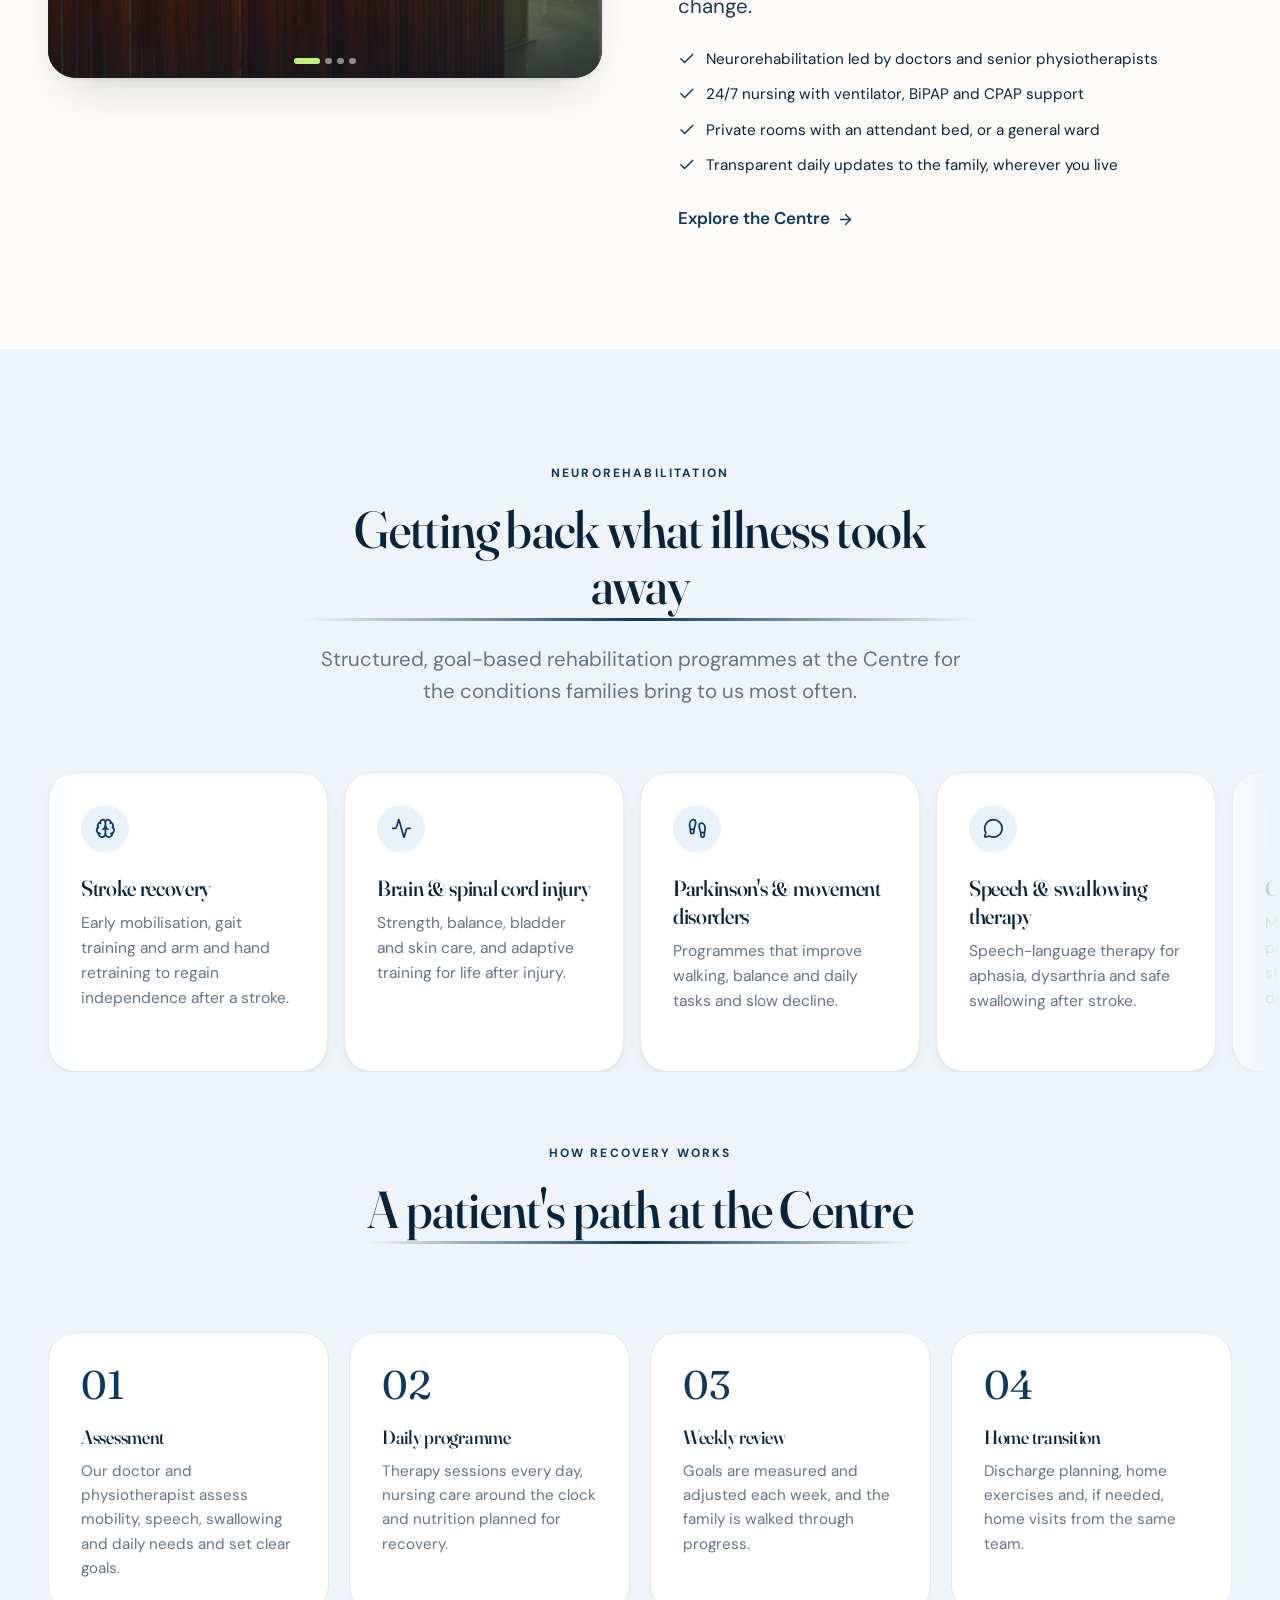
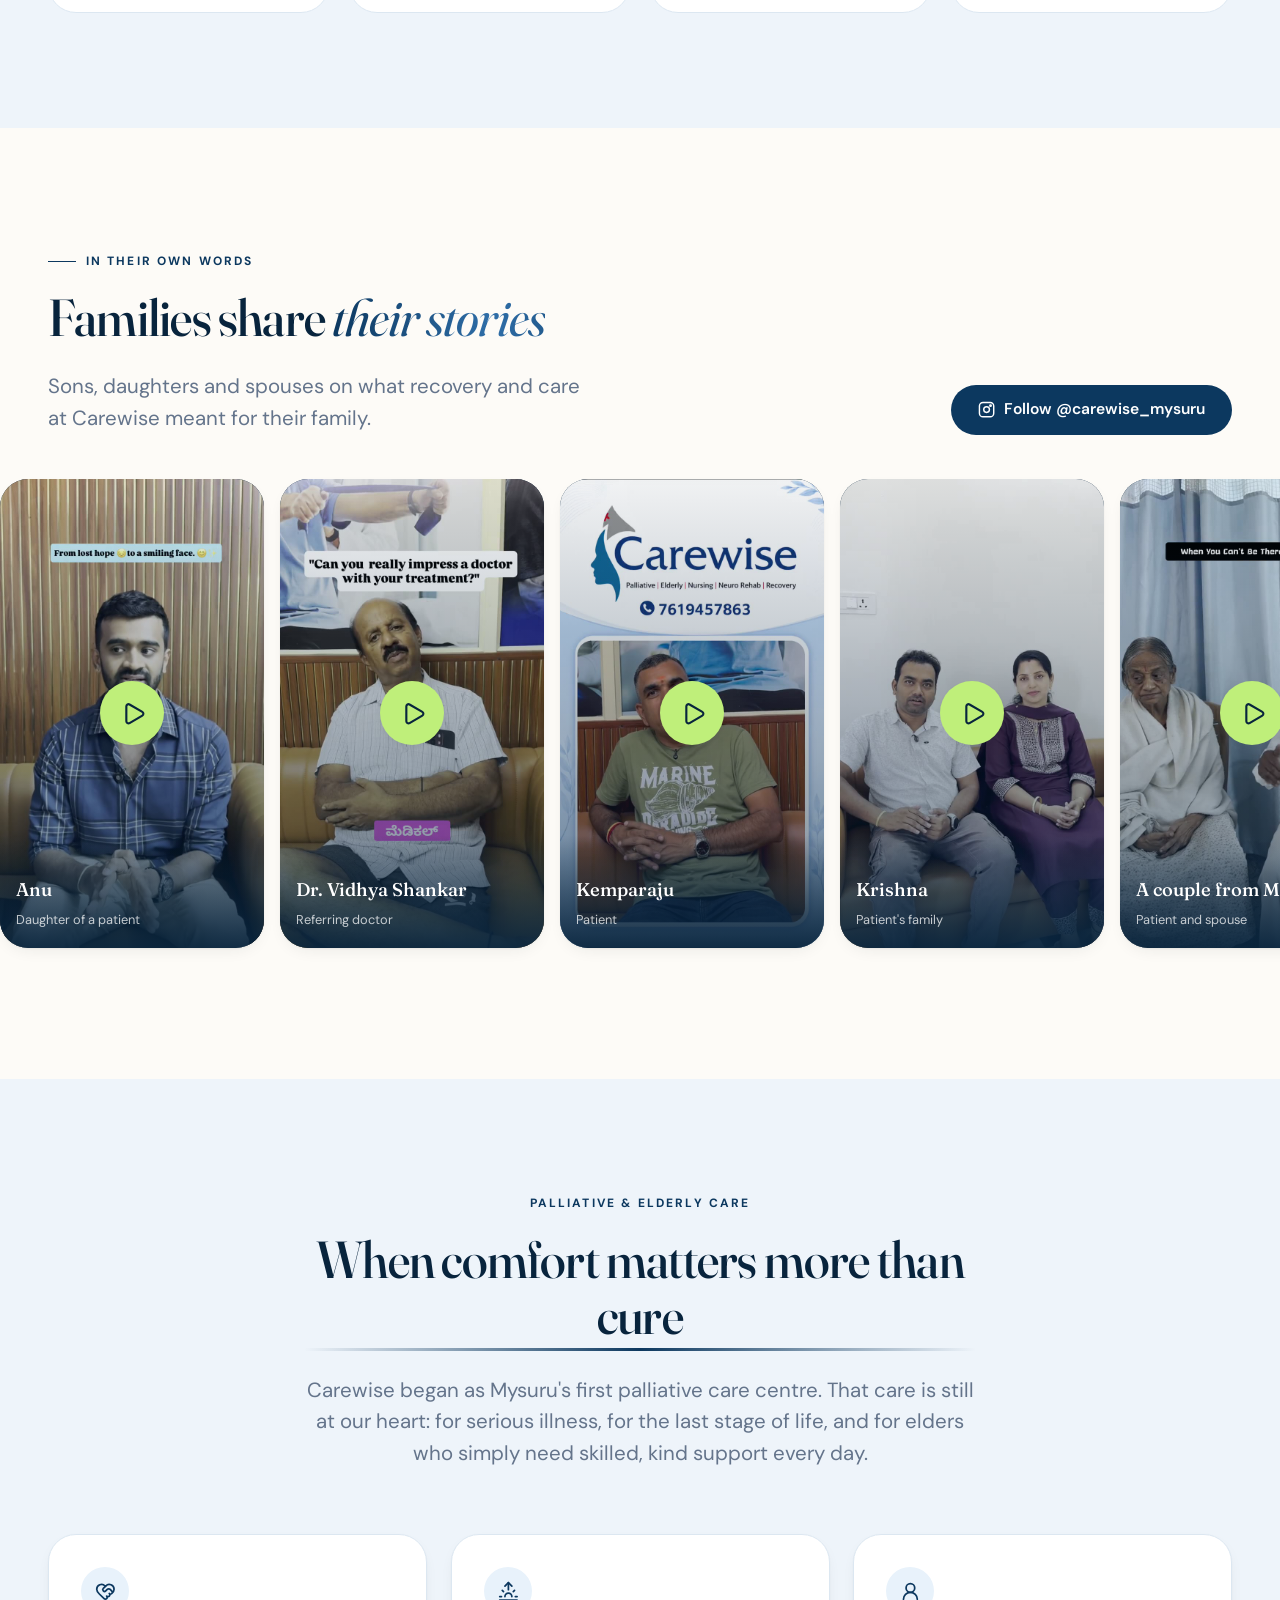
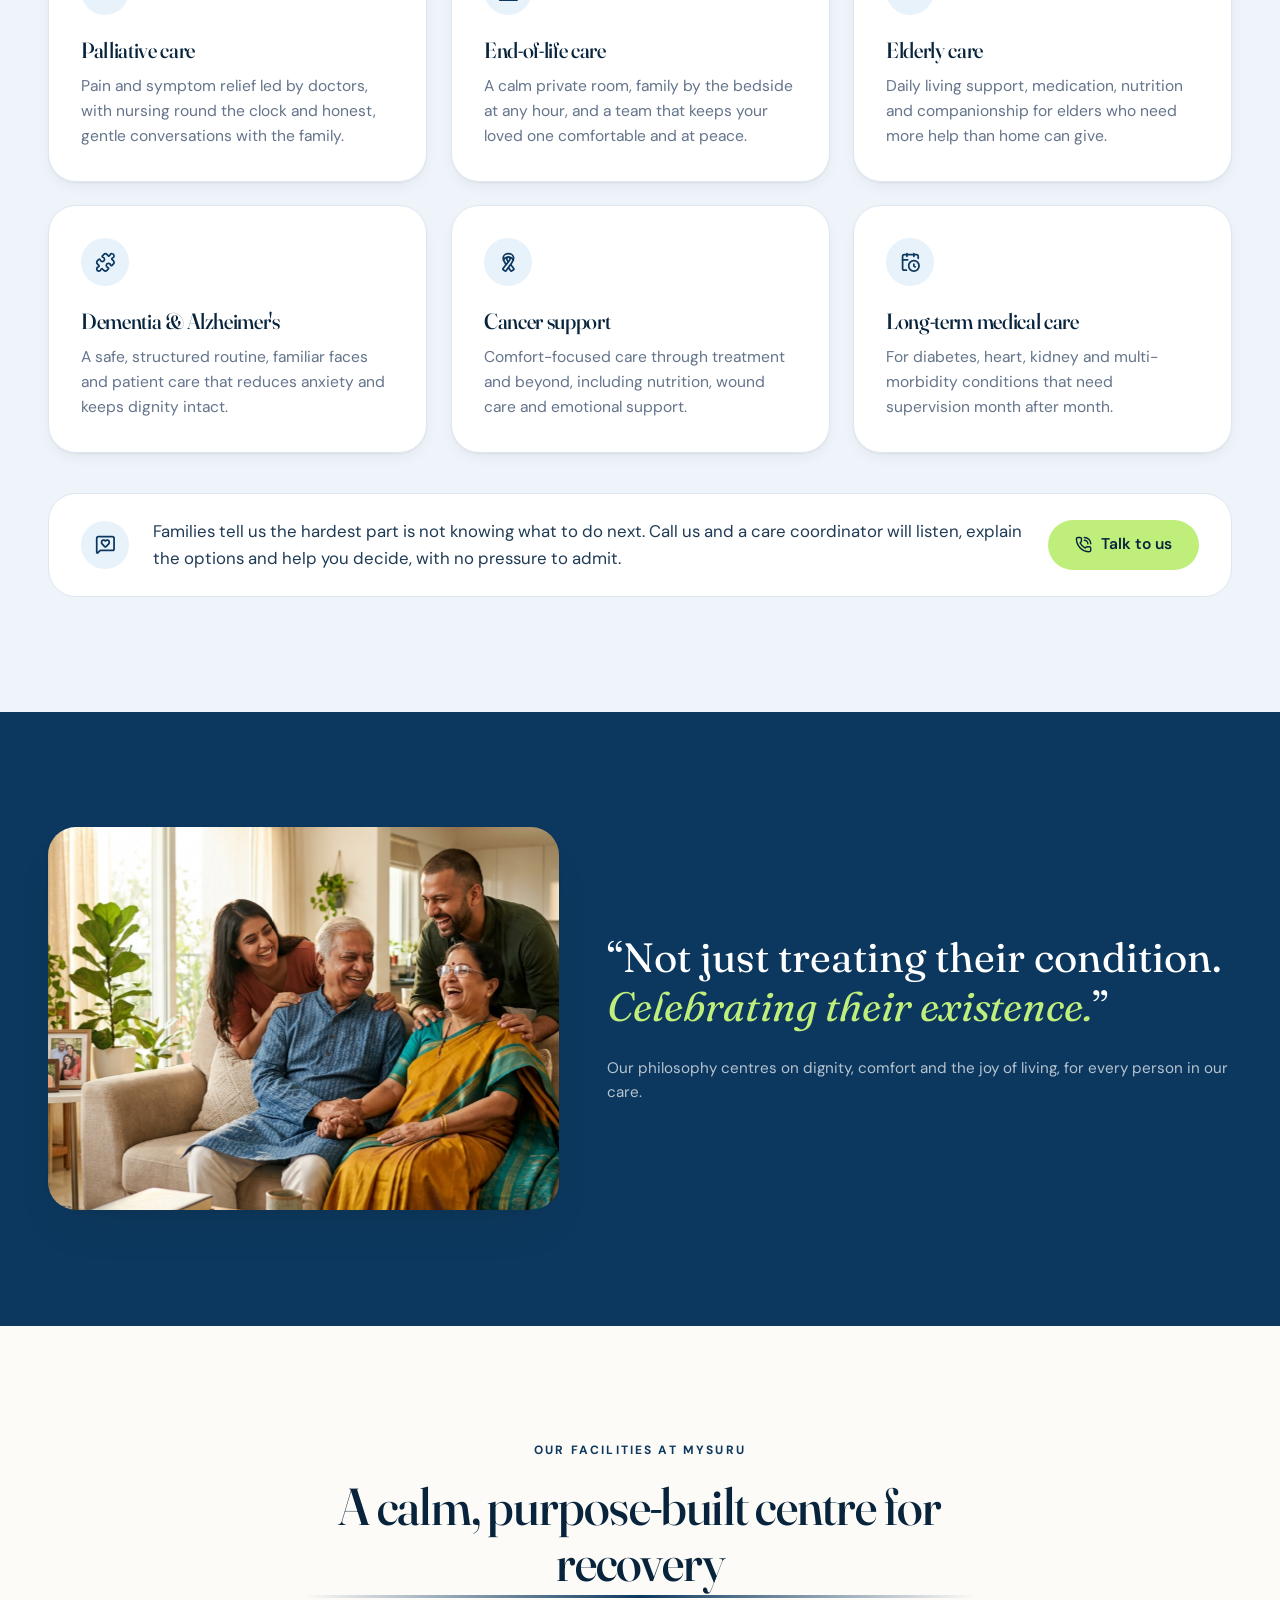
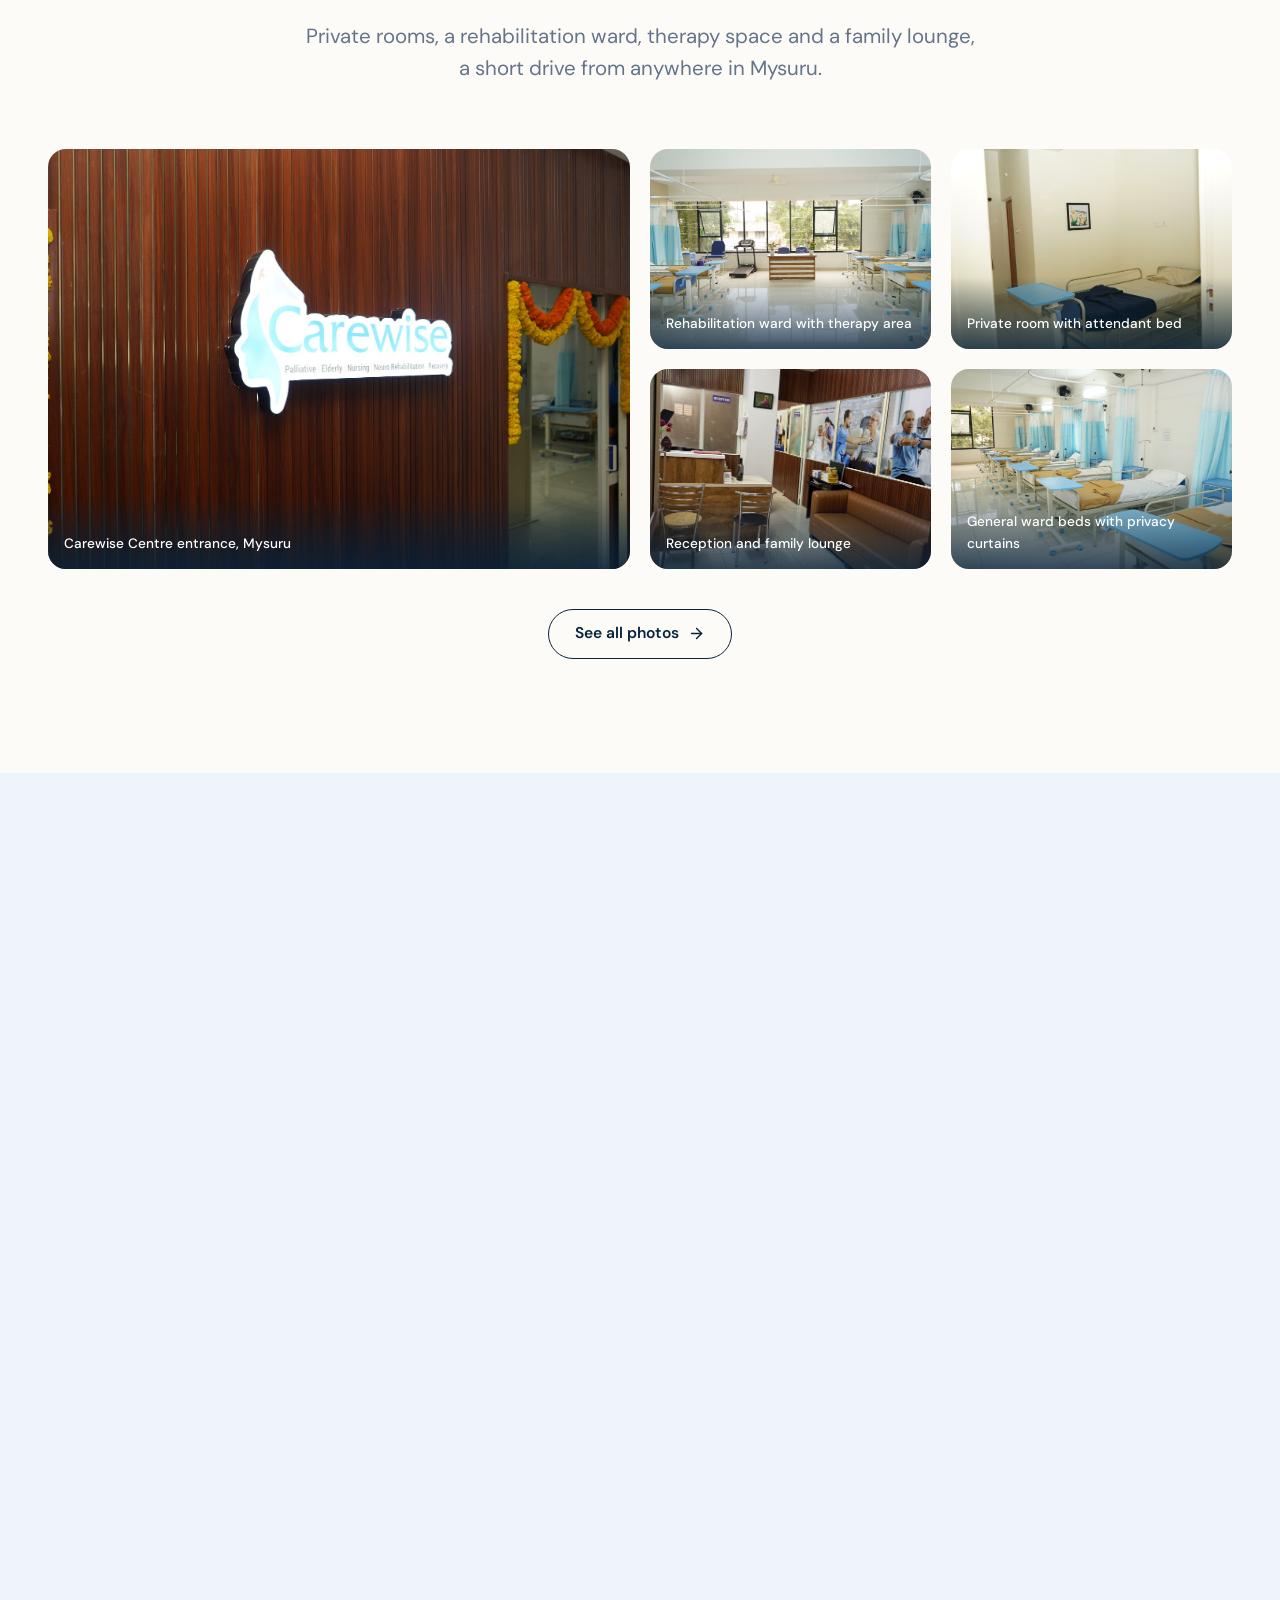
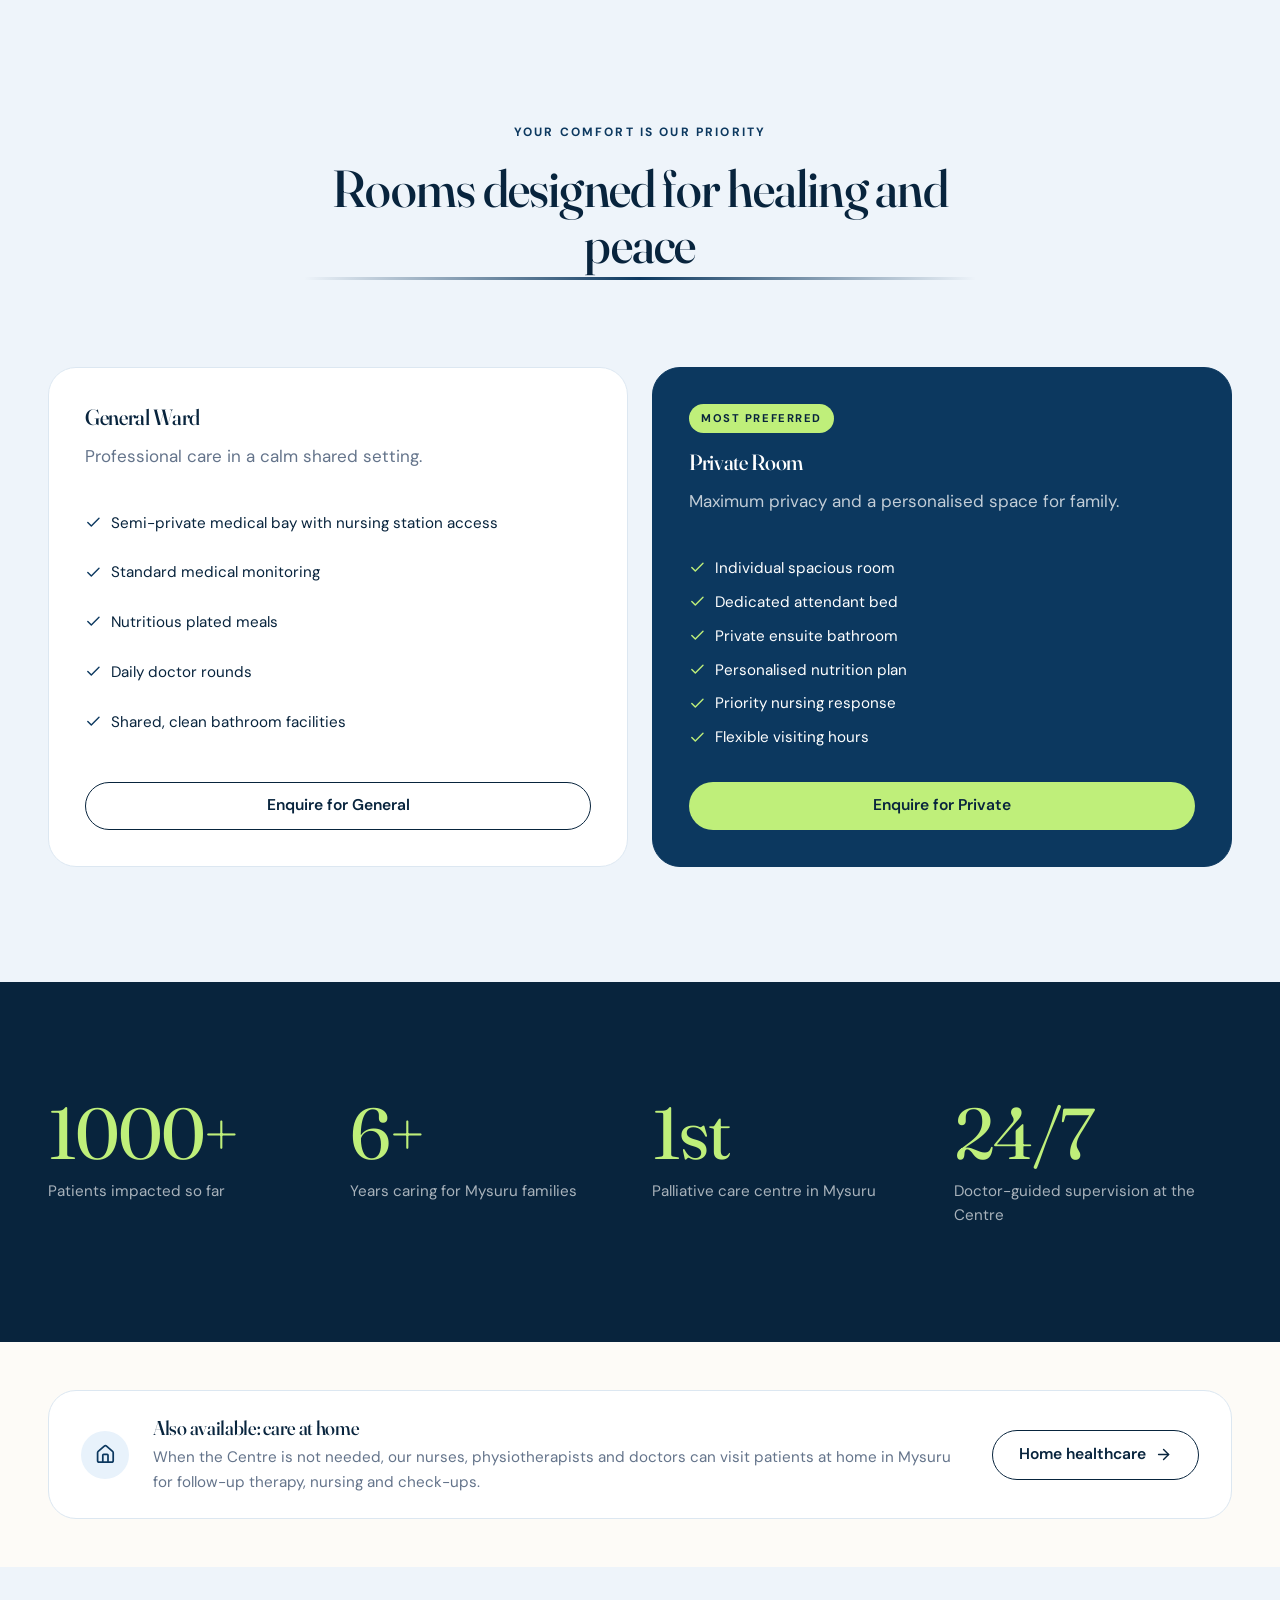
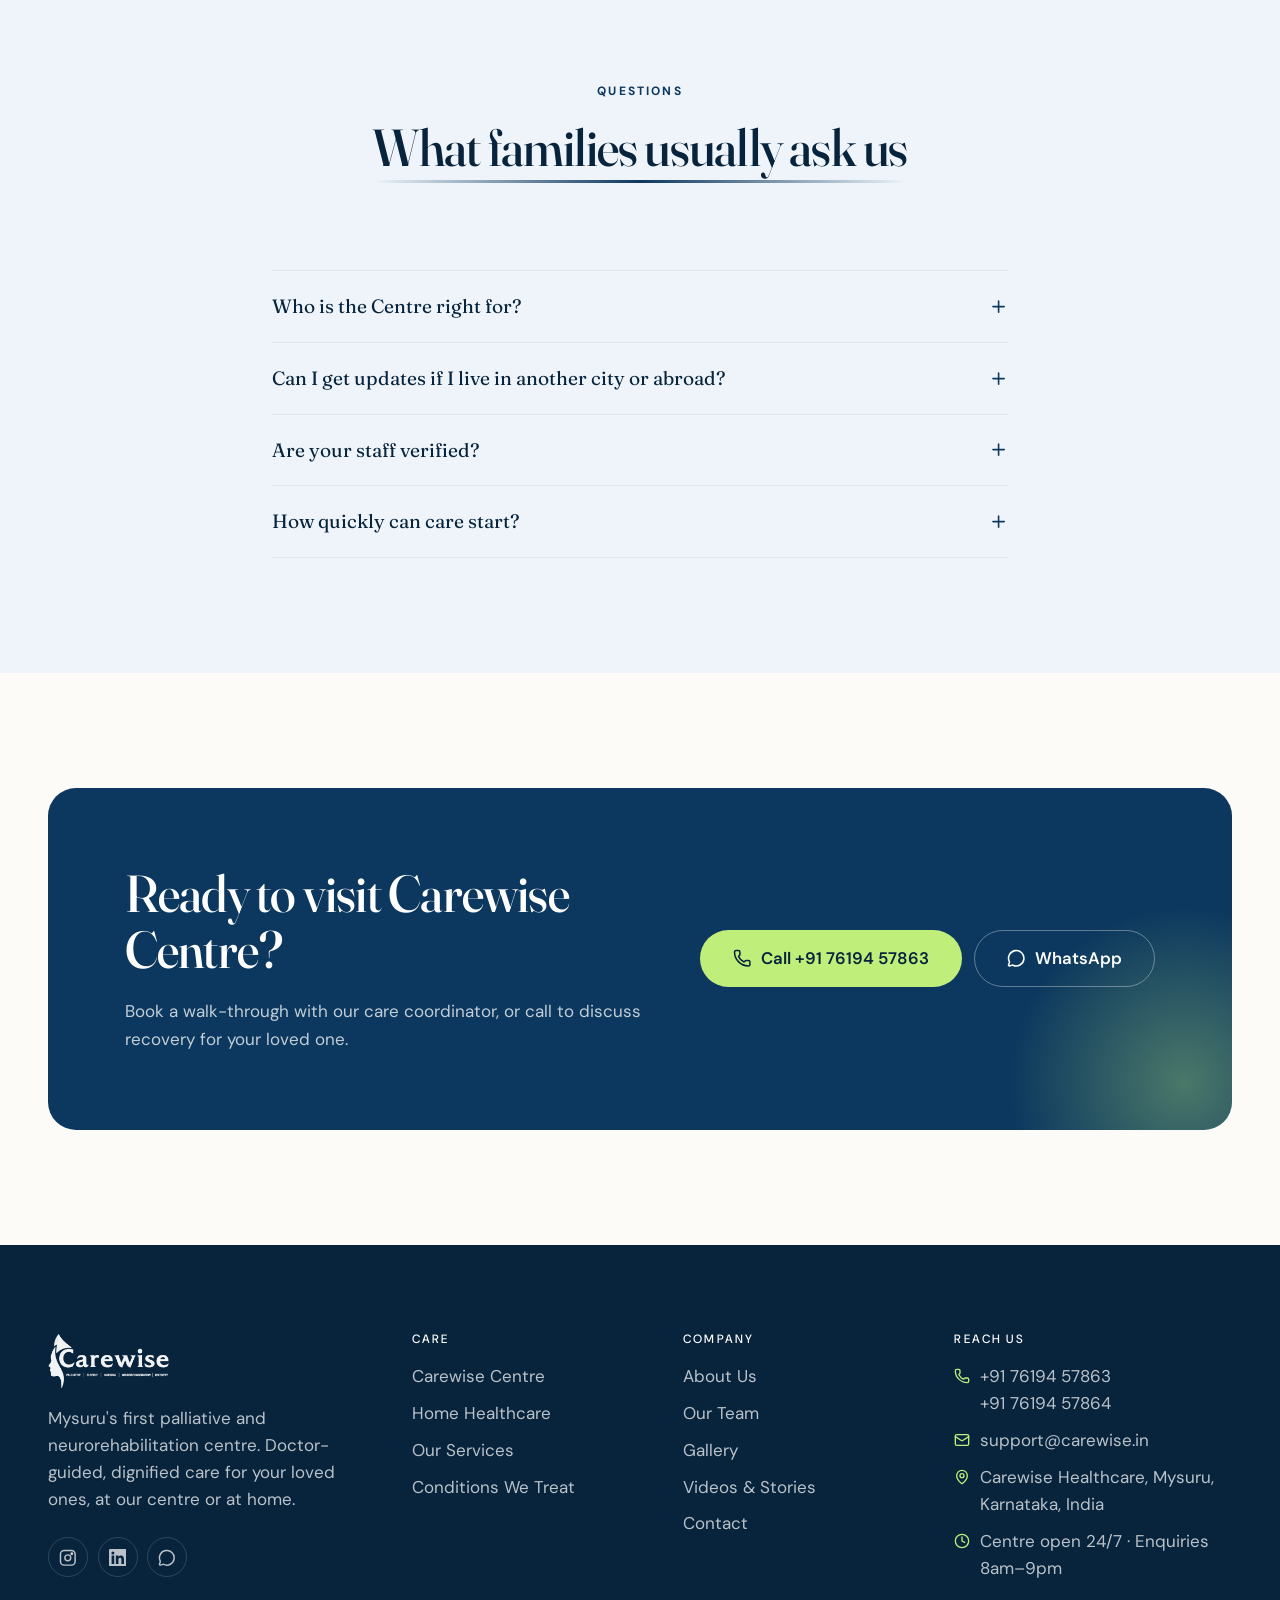
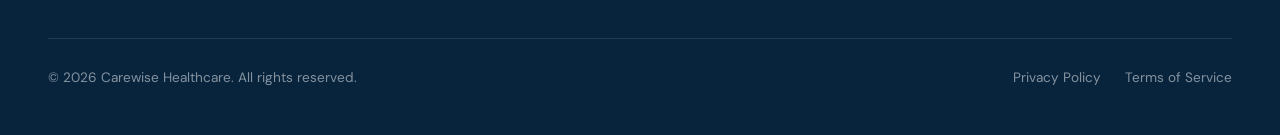
==== commit 847f2b84: "Video testimonials section after Neurorehabilitation, eight reel-size cards - Eight family and docto" ====
--- a/index.html
+++ b/index.html
@@ -8,8 +8,8 @@
     <meta name="theme-color" content="#fbf7f0" />
     <link rel="preload" href="assets/fonts/fraunces.woff2" as="font" type="font/woff2" crossorigin />
     <link rel="preload" href="assets/fonts/dm-sans.woff2" as="font" type="font/woff2" crossorigin />
-    <link rel="stylesheet" href="assets/css/site.css?v=1794403324" />
-    <link rel="stylesheet" href="assets/css/motion.css?v=1794403324" />
+    <link rel="stylesheet" href="assets/css/site.css?v=1794403878" />
+    <link rel="stylesheet" href="assets/css/motion.css?v=1794403878" />
     <script>document.documentElement.classList.add("js");</script>
   </head>
   <body>
@@ -125,6 +125,58 @@
             <article class="step reveal"><h3>Daily programme</h3><p>Therapy sessions every day, nursing care around the clock and nutrition planned for recovery.</p></article>
             <article class="step reveal"><h3>Weekly review</h3><p>Goals are measured and adjusted each week, and the family is walked through progress.</p></article>
             <article class="step reveal"><h3>Home transition</h3><p>Discharge planning, home exercises and, if needed, home visits from the same team.</p></article></div>
+        </div>
+      </section>
+      <section class="section " id="stories">
+        <div class="wrap">
+          <div class="ig-head reveal">
+            <div>
+              <span class="eyebrow">In their own words</span>
+              <h2>Families share <span class="serif-italic">their stories</span></h2>
+              <p class="lead">Sons, daughters and spouses on what recovery and care at Carewise meant for their family.</p>
+            </div>
+            <div class="ig-tools"><a class="btn btn-dark" href="https://www.instagram.com/carewise_mysuru/" target="_blank" rel="noopener"><svg viewBox="0 0 24 24" fill="none" stroke="currentColor" stroke-width="2" stroke-linecap="round" stroke-linejoin="round"><rect x="2" y="2" width="20" height="20" rx="5"/><circle cx="12" cy="12" r="4"/><circle cx="17.5" cy="6.5" r="1" fill="currentColor"/></svg> Follow @carewise_mysuru</a></div>
+          </div><ul class="vt-row reveal" data-vt>
+            <li class="vt-card reveal">
+              <video class="vt-video" preload="none" playsinline poster="assets/video/testimonials/anu.jpg" src="assets/video/testimonials/anu.mp4" aria-label="Testimonial from Anu"></video>
+              <button class="vt-play" type="button" aria-label="Play testimonial from Anu"><i data-lucide="play"></i></button>
+              <div class="vt-meta"><strong>Anu</strong><span>Daughter of a patient</span></div>
+            </li>
+            <li class="vt-card reveal">
+              <video class="vt-video" preload="none" playsinline poster="assets/video/testimonials/vidhya-shankar.jpg" src="assets/video/testimonials/vidhya-shankar.mp4" aria-label="Testimonial from Dr. Vidhya Shankar"></video>
+              <button class="vt-play" type="button" aria-label="Play testimonial from Dr. Vidhya Shankar"><i data-lucide="play"></i></button>
+              <div class="vt-meta"><strong>Dr. Vidhya Shankar</strong><span>Referring doctor</span></div>
+            </li>
+            <li class="vt-card reveal">
+              <video class="vt-video" preload="none" playsinline poster="assets/video/testimonials/kemparaju.jpg" src="assets/video/testimonials/kemparaju.mp4" aria-label="Testimonial from Kemparaju"></video>
+              <button class="vt-play" type="button" aria-label="Play testimonial from Kemparaju"><i data-lucide="play"></i></button>
+              <div class="vt-meta"><strong>Kemparaju</strong><span>Patient</span></div>
+            </li>
+            <li class="vt-card reveal">
+              <video class="vt-video" preload="none" playsinline poster="assets/video/testimonials/krishna.jpg" src="assets/video/testimonials/krishna.mp4" aria-label="Testimonial from Krishna"></video>
+              <button class="vt-play" type="button" aria-label="Play testimonial from Krishna"><i data-lucide="play"></i></button>
+              <div class="vt-meta"><strong>Krishna</strong><span>Patient's family</span></div>
+            </li>
+            <li class="vt-card reveal">
+              <video class="vt-video" preload="none" playsinline poster="assets/video/testimonials/mandya-couple.jpg" src="assets/video/testimonials/mandya-couple.mp4" aria-label="Testimonial from A couple from Mandya"></video>
+              <button class="vt-play" type="button" aria-label="Play testimonial from A couple from Mandya"><i data-lucide="play"></i></button>
+              <div class="vt-meta"><strong>A couple from Mandya</strong><span>Patient and spouse</span></div>
+            </li>
+            <li class="vt-card reveal">
+              <video class="vt-video" preload="none" playsinline poster="assets/video/testimonials/nagarathamma.jpg" src="assets/video/testimonials/nagarathamma.mp4" aria-label="Testimonial from Nagarathamma"></video>
+              <button class="vt-play" type="button" aria-label="Play testimonial from Nagarathamma"><i data-lucide="play"></i></button>
+              <div class="vt-meta"><strong>Nagarathamma</strong><span>Patient</span></div>
+            </li>
+            <li class="vt-card reveal">
+              <video class="vt-video" preload="none" playsinline poster="assets/video/testimonials/narayan-murthy.jpg" src="assets/video/testimonials/narayan-murthy.mp4" aria-label="Testimonial from Narayan Murthy"></video>
+              <button class="vt-play" type="button" aria-label="Play testimonial from Narayan Murthy"><i data-lucide="play"></i></button>
+              <div class="vt-meta"><strong>Narayan Murthy</strong><span>Patient</span></div>
+            </li>
+            <li class="vt-card reveal">
+              <video class="vt-video" preload="none" playsinline poster="assets/video/testimonials/raghu.jpg" src="assets/video/testimonials/raghu.mp4" aria-label="Testimonial from Raghu"></video>
+              <button class="vt-play" type="button" aria-label="Play testimonial from Raghu"><i data-lucide="play"></i></button>
+              <div class="vt-meta"><strong>Raghu</strong><span>Patient's family</span></div>
+            </li></ul>
         </div>
       </section>
       <section class="section bg-sand" id="palliative">
@@ -294,102 +346,6 @@
         <div class="wrap"><div class="stats"><div class="stat reveal"><b>1000+</b><span>Patients impacted so far</span></div><div class="stat reveal"><b>6+</b><span>Years caring for Mysuru families</span></div><div class="stat reveal"><b>1st</b><span>Palliative care centre in Mysuru</span></div><div class="stat reveal"><b>24/7</b><span>Doctor-guided supervision at the Centre</span></div></div>
         </div>
       </section>
-      <section class="section " id="stories">
-        <div class="wrap">
-          <div class="ig-head reveal">
-            <div>
-              <span class="eyebrow">In their own words</span>
-              <h2>Families share <span class="serif-italic">their stories</span></h2>
-              <p class="lead">Sons, daughters and spouses on what recovery and care at Carewise meant for their family.</p>
-            </div>
-            <div class="ig-tools"><a class="btn btn-dark" href="https://www.instagram.com/carewise_mysuru/" target="_blank" rel="noopener"><svg viewBox="0 0 24 24" fill="none" stroke="currentColor" stroke-width="2" stroke-linecap="round" stroke-linejoin="round"><rect x="2" y="2" width="20" height="20" rx="5"/><circle cx="12" cy="12" r="4"/><circle cx="17.5" cy="6.5" r="1" fill="currentColor"/></svg> Follow @carewise_mysuru</a></div>
-          </div>
-          <div class="marquee marquee--slow reveal" aria-label="Family stories">
-            <div class="marquee-track">
-            <figure class="quote-card">
-              <div class="mark">&ldquo;</div>
-              <p>Carewise gave my father the dignity and medical care he needed when we couldn't manage at home. The staff treated him like family.</p>
-              <footer><span>RM</span><span>Son · Bengaluru</span></footer>
-            </figure>
-            <figure class="quote-card">
-              <div class="mark">&ldquo;</div>
-              <p>Living abroad, I was constantly worried about my mother's post-stroke recovery. The daily updates kept me connected and at peace.</p>
-              <footer><span>PS</span><span>Daughter · London</span></footer>
-            </figure>
-            <figure class="quote-card">
-              <div class="mark">&ldquo;</div>
-              <p>The palliative care team didn't just manage the pain. They brought a sense of calm to our entire family during a difficult time.</p>
-              <footer><span>AK</span><span>Son · Mysuru</span></footer>
-            </figure>
-            <figure class="quote-card">
-              <div class="mark">&ldquo;</div>
-              <p>After Amma's hip surgery the physiotherapists came home every day. Within six weeks she was walking to the temple again.</p>
-              <footer><span>SN</span><span>Daughter · Mysuru</span></footer>
-            </figure>
-            <figure class="quote-card">
-              <div class="mark">&ldquo;</div>
-              <p>I could speak to the doctor on a video call every week. For a family living abroad, that kind of access means everything.</p>
-              <footer><span>VR</span><span>Son · Dubai</span></footer>
-            </figure>
-            <figure class="quote-card">
-              <div class="mark">&ldquo;</div>
-              <p>My husband was on BiPAP support for months. The nurses were patient, skilled and always explained what they were doing.</p>
-              <footer><span>LK</span><span>Wife · Mysuru</span></footer>
-            </figure>
-            <figure class="quote-card">
-              <div class="mark">&ldquo;</div>
-              <p>The private room felt like home, not a hospital. Appa had his own routine, his favourite food and people who knew his name.</p>
-              <footer><span>DG</span><span>Daughter · Bengaluru</span></footer>
-            </figure>
-            <figure class="quote-card">
-              <div class="mark">&ldquo;</div>
-              <p>Dementia care is hard to find done well. Carewise kept my grandmother safe and calm, and kept us informed every single day.</p>
-              <footer><span>MH</span><span>Grandson · Chennai</span></footer>
-            </figure>
-            <figure class="quote-card">
-              <div class="mark">&ldquo;</div>
-              <p>Carewise gave my father the dignity and medical care he needed when we couldn't manage at home. The staff treated him like family.</p>
-              <footer><span>RM</span><span>Son · Bengaluru</span></footer>
-            </figure>
-            <figure class="quote-card">
-              <div class="mark">&ldquo;</div>
-              <p>Living abroad, I was constantly worried about my mother's post-stroke recovery. The daily updates kept me connected and at peace.</p>
-              <footer><span>PS</span><span>Daughter · London</span></footer>
-            </figure>
-            <figure class="quote-card">
-              <div class="mark">&ldquo;</div>
-              <p>The palliative care team didn't just manage the pain. They brought a sense of calm to our entire family during a difficult time.</p>
-              <footer><span>AK</span><span>Son · Mysuru</span></footer>
-            </figure>
-            <figure class="quote-card">
-              <div class="mark">&ldquo;</div>
-              <p>After Amma's hip surgery the physiotherapists came home every day. Within six weeks she was walking to the temple again.</p>
-              <footer><span>SN</span><span>Daughter · Mysuru</span></footer>
-            </figure>
-            <figure class="quote-card">
-              <div class="mark">&ldquo;</div>
-              <p>I could speak to the doctor on a video call every week. For a family living abroad, that kind of access means everything.</p>
-              <footer><span>VR</span><span>Son · Dubai</span></footer>
-            </figure>
-            <figure class="quote-card">
-              <div class="mark">&ldquo;</div>
-              <p>My husband was on BiPAP support for months. The nurses were patient, skilled and always explained what they were doing.</p>
-              <footer><span>LK</span><span>Wife · Mysuru</span></footer>
-            </figure>
-            <figure class="quote-card">
-              <div class="mark">&ldquo;</div>
-              <p>The private room felt like home, not a hospital. Appa had his own routine, his favourite food and people who knew his name.</p>
-              <footer><span>DG</span><span>Daughter · Bengaluru</span></footer>
-            </figure>
-            <figure class="quote-card">
-              <div class="mark">&ldquo;</div>
-              <p>Dementia care is hard to find done well. Carewise kept my grandmother safe and calm, and kept us informed every single day.</p>
-              <footer><span>MH</span><span>Grandson · Chennai</span></footer>
-            </figure></div>
-          </div>
-          <p class="center muted reveal" style="margin-top:1.5rem;font-size:.9rem">Video stories are being filmed with families at the Centre and will appear here. Follow <a href="https://www.instagram.com/carewise_mysuru/" target="_blank" rel="noopener">@carewise_mysuru</a> to see them first.</p>
-        </div>
-      </section>
       <section class="section--tight home-note">
         <div class="wrap">
           <div class="home-note-card reveal">
@@ -483,8 +439,8 @@
       <a class="btn btn-dark" href="tel:+917619457863" aria-label="Call +91 76194 57863"><i data-lucide="phone"></i><span>Call +91 76194 57863</span></a>
       <a class="btn btn-wa" href="https://wa.me/917619457863" aria-label="Chat on WhatsApp"><i data-lucide="message-circle"></i><span>Chat on WhatsApp</span></a>
     </div>
-    <script src="assets/js/lucide.min.js?v=1794403324"></script>
-    <script src="assets/js/site.js?v=1794403324"></script>
-    <script src="assets/js/motion.js?v=1794403324"></script>
+    <script src="assets/js/lucide.min.js?v=1794403878"></script>
+    <script src="assets/js/site.js?v=1794403878"></script>
+    <script src="assets/js/motion.js?v=1794403878"></script>
   </body>
 </html>
--- a/assets/css/site.css
+++ b/assets/css/site.css
@@ -2648,3 +2648,109 @@
     translate: 0 0;
   }
 }
+
+/* ---- Video testimonials (reel-size cards) ---- */
+.vt-row {
+  display: grid;
+  grid-auto-flow: column;
+  grid-auto-columns: min(72vw, 16.5rem);
+  gap: 1rem;
+  overflow-x: auto;
+  scroll-snap-type: x mandatory;
+  scroll-behavior: smooth;
+  padding: 0.25rem var(--gutter) 1rem;
+  margin-inline: calc(-1 * var(--gutter));
+  scrollbar-width: thin;
+  scrollbar-color: var(--sand-deep) transparent;
+}
+.vt-grid {
+  display: grid;
+  gap: 1.25rem;
+  grid-template-columns: repeat(2, 1fr);
+}
+@media (min-width: 720px) {
+  .vt-grid {
+    grid-template-columns: repeat(3, 1fr);
+  }
+}
+@media (min-width: 1024px) {
+  .vt-grid {
+    grid-template-columns: repeat(4, 1fr);
+  }
+}
+.vt-card {
+  position: relative;
+  aspect-ratio: 9 / 16;
+  border-radius: var(--r-lg);
+  overflow: hidden;
+  background: var(--ink);
+  scroll-snap-align: start;
+  box-shadow: var(--shadow-sm);
+  list-style: none;
+  isolation: isolate;
+}
+.vt-video {
+  width: 100%;
+  height: 100%;
+  object-fit: cover;
+  display: block;
+  background: var(--ink);
+}
+.vt-play {
+  position: absolute;
+  inset: 0;
+  display: grid;
+  place-items: center;
+  background: linear-gradient(180deg, rgba(8, 36, 61, 0.05), rgba(8, 36, 61, 0.55));
+  transition: opacity 0.3s;
+}
+.vt-play svg {
+  width: 1.6rem;
+  height: 1.6rem;
+  margin-left: 3px;
+  color: var(--ink);
+}
+.vt-play::before {
+  content: "";
+  position: absolute;
+  width: 4rem;
+  height: 4rem;
+  border-radius: 50%;
+  background: var(--accent);
+  box-shadow: var(--shadow-md);
+  transition: transform 0.2s;
+}
+.vt-play:hover::before {
+  transform: scale(1.08);
+}
+.vt-play svg {
+  position: relative;
+}
+.vt-card.is-playing .vt-play {
+  opacity: 0;
+  pointer-events: none;
+}
+.vt-meta {
+  position: absolute;
+  left: 0;
+  right: 0;
+  bottom: 0;
+  padding: 2.5rem 1rem 1rem;
+  background: linear-gradient(180deg, transparent, rgba(8, 36, 61, 0.9));
+  color: var(--white);
+  pointer-events: none;
+  transition: opacity 0.3s;
+}
+.vt-meta strong {
+  display: block;
+  font-family: var(--font-display);
+  font-size: 1.15rem;
+  font-weight: 500;
+}
+.vt-meta span {
+  font-size: 0.8rem;
+  color: rgba(255, 255, 255, 0.75);
+}
+.vt-card.is-playing .vt-meta {
+  opacity: 0;
+}
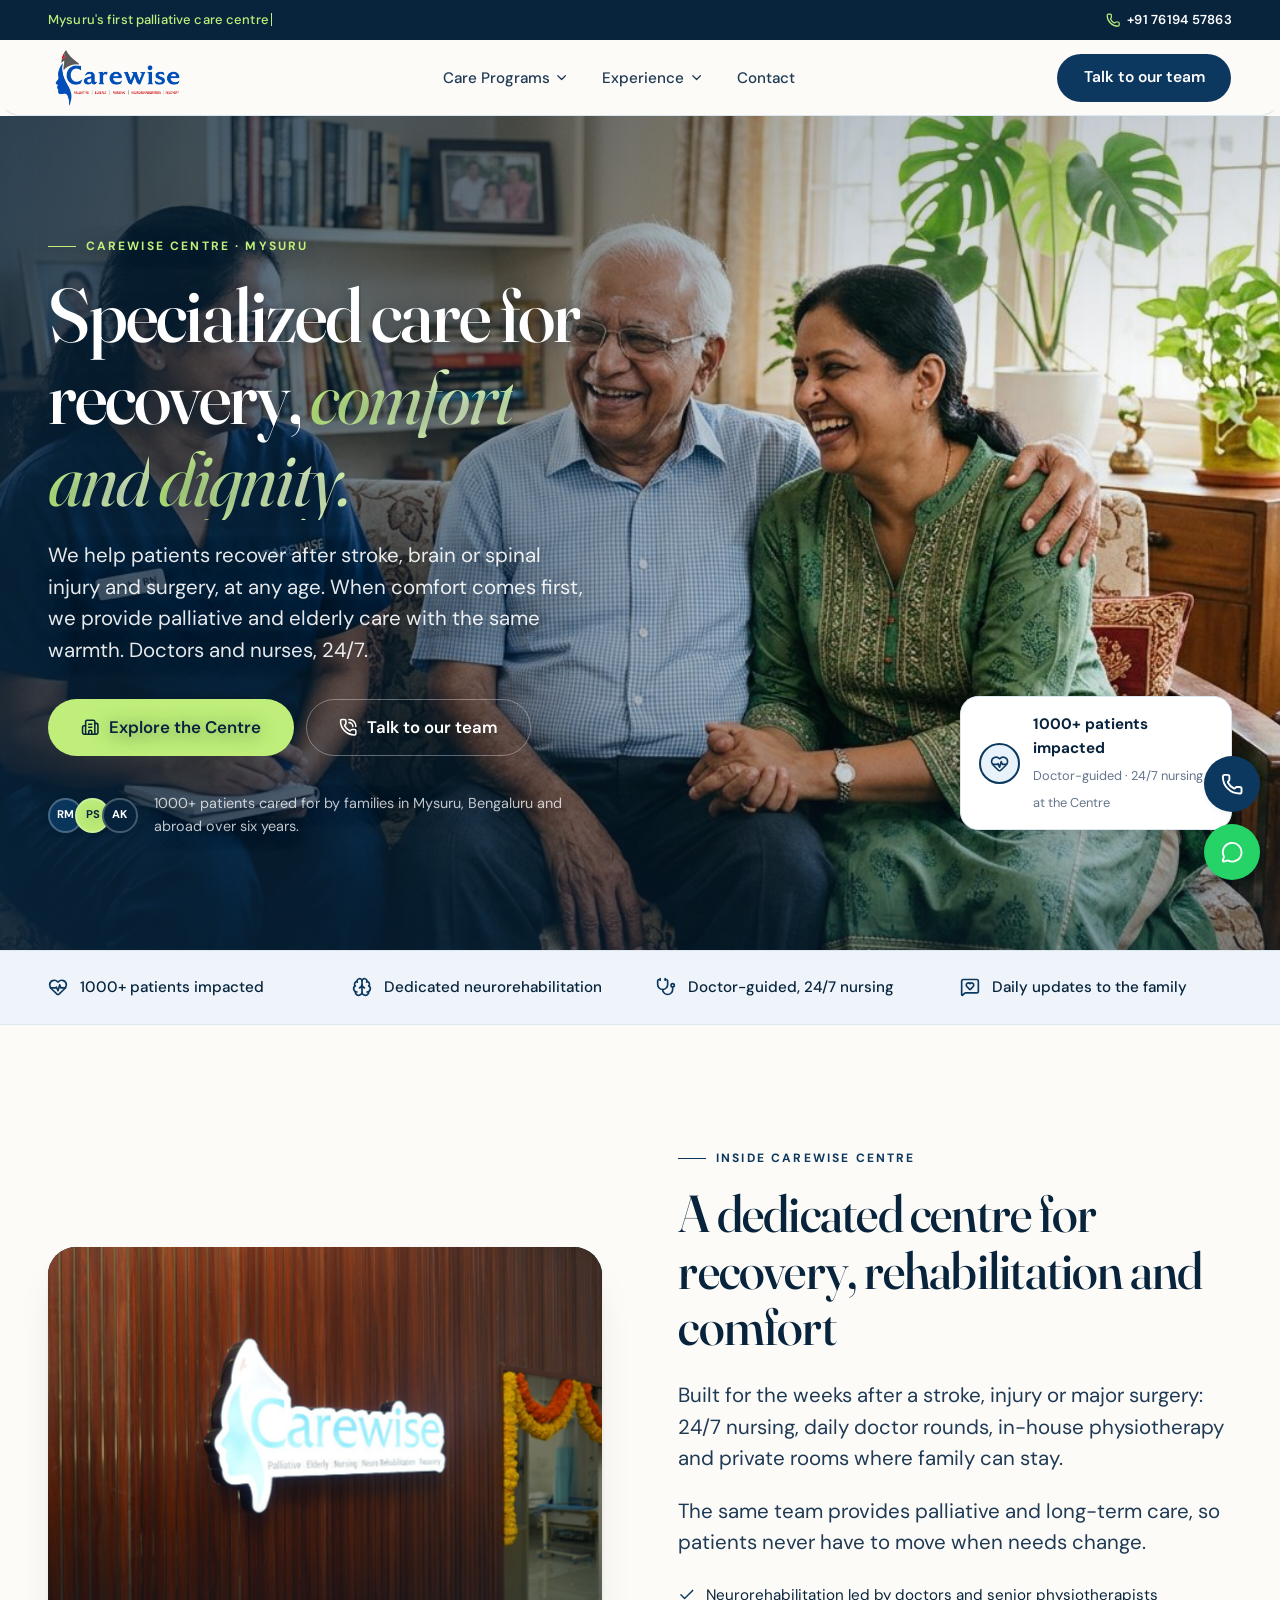
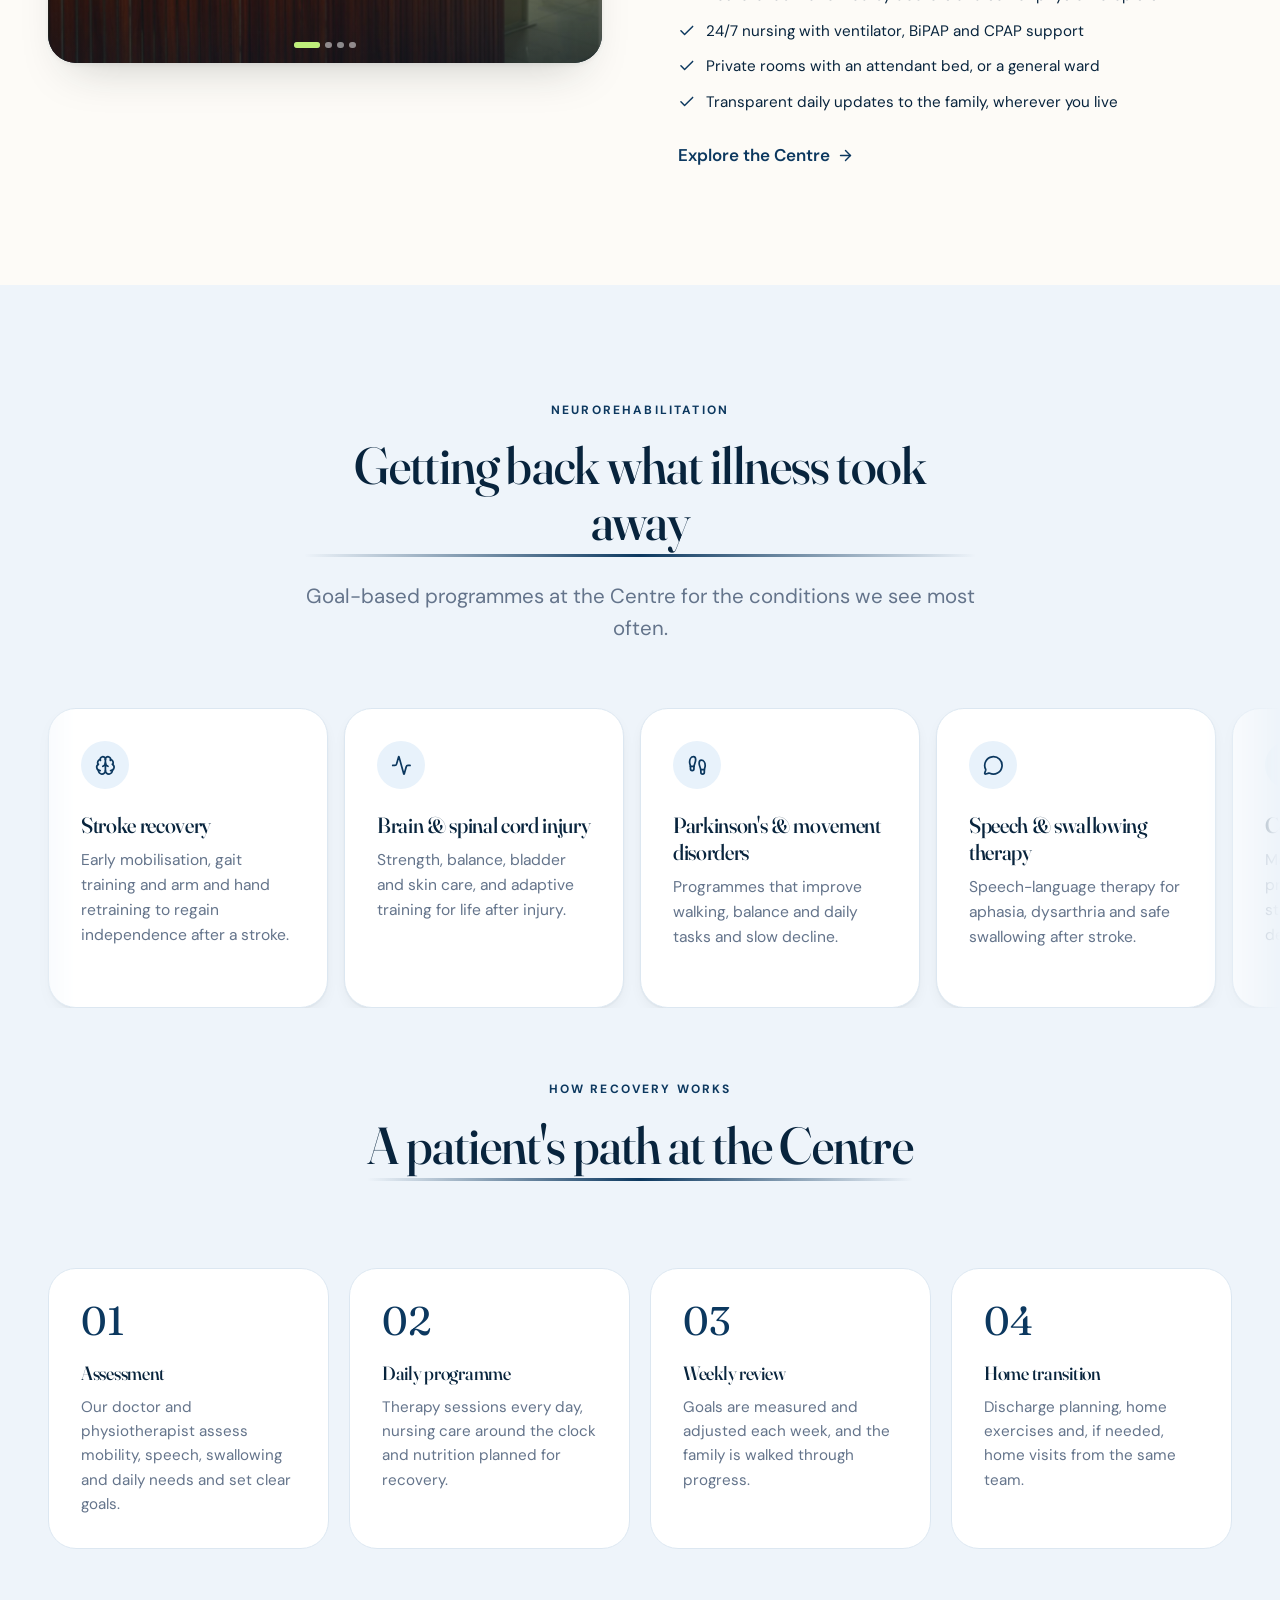
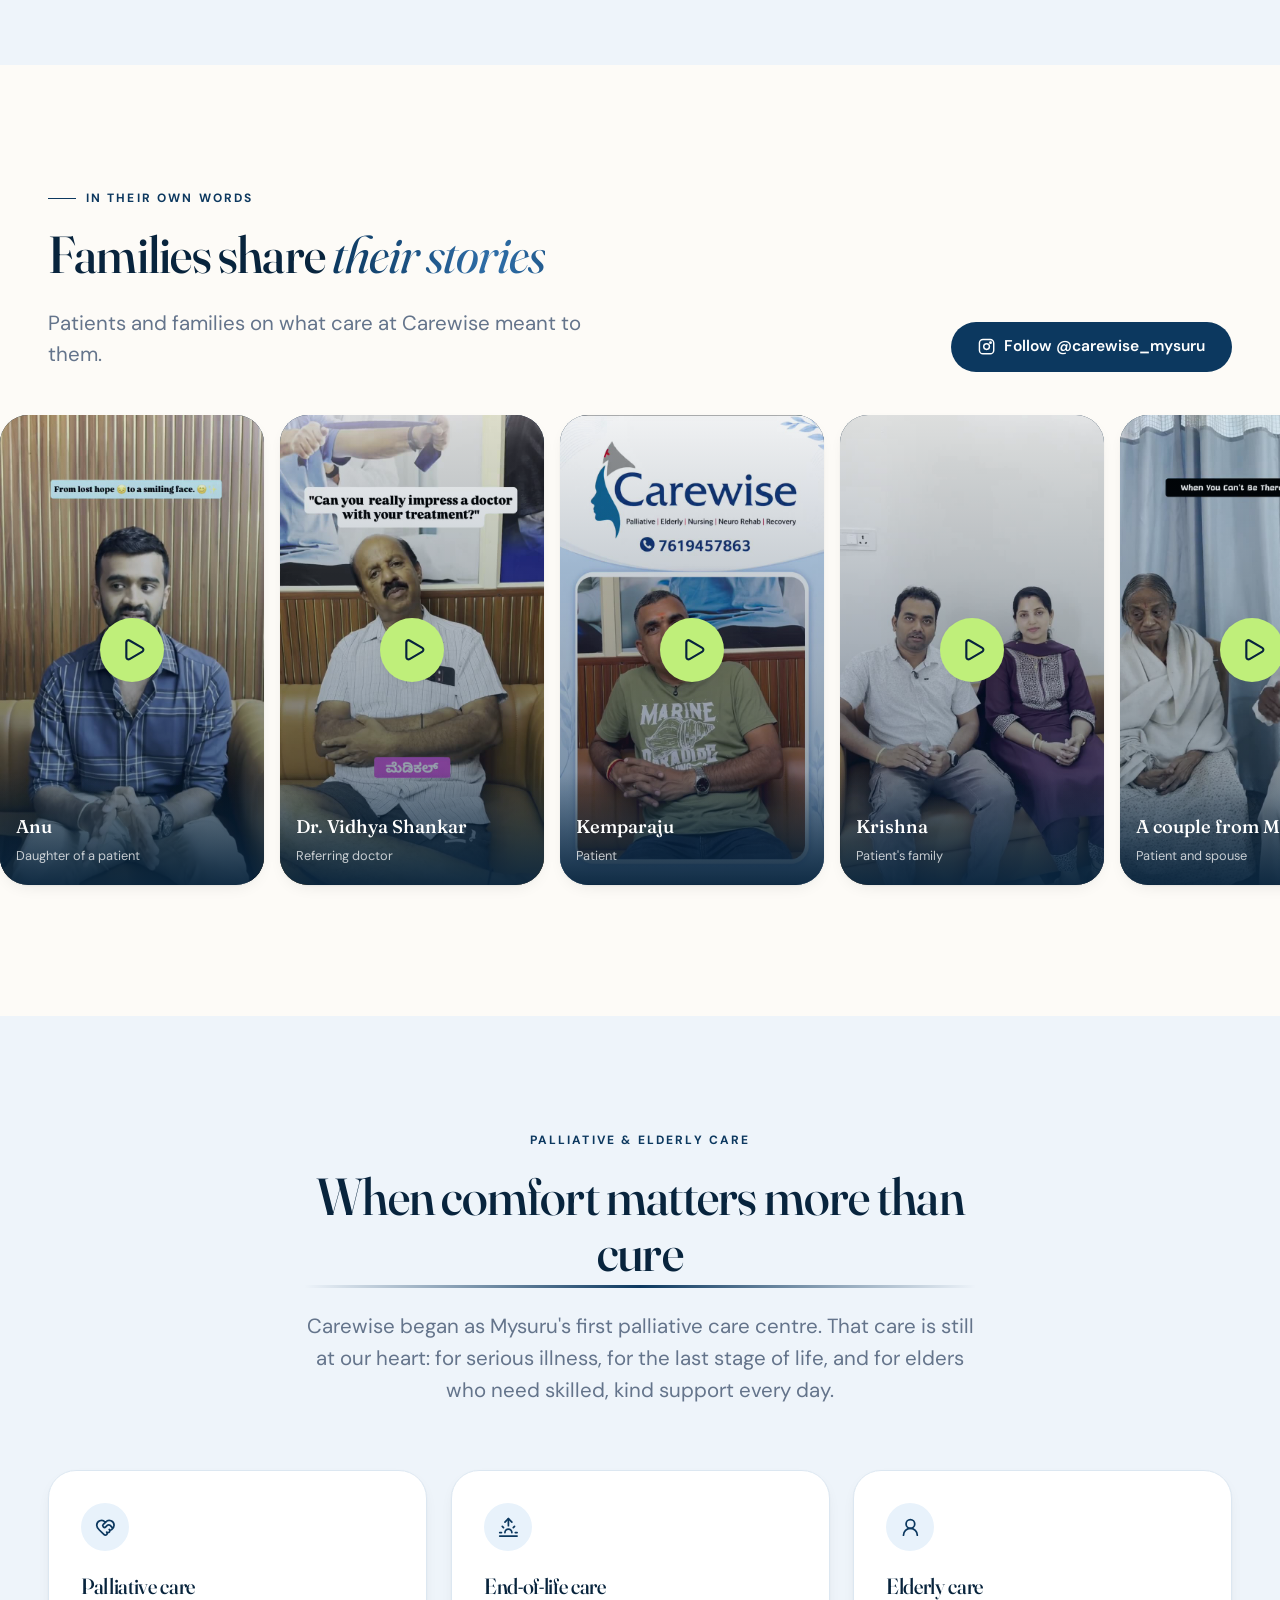
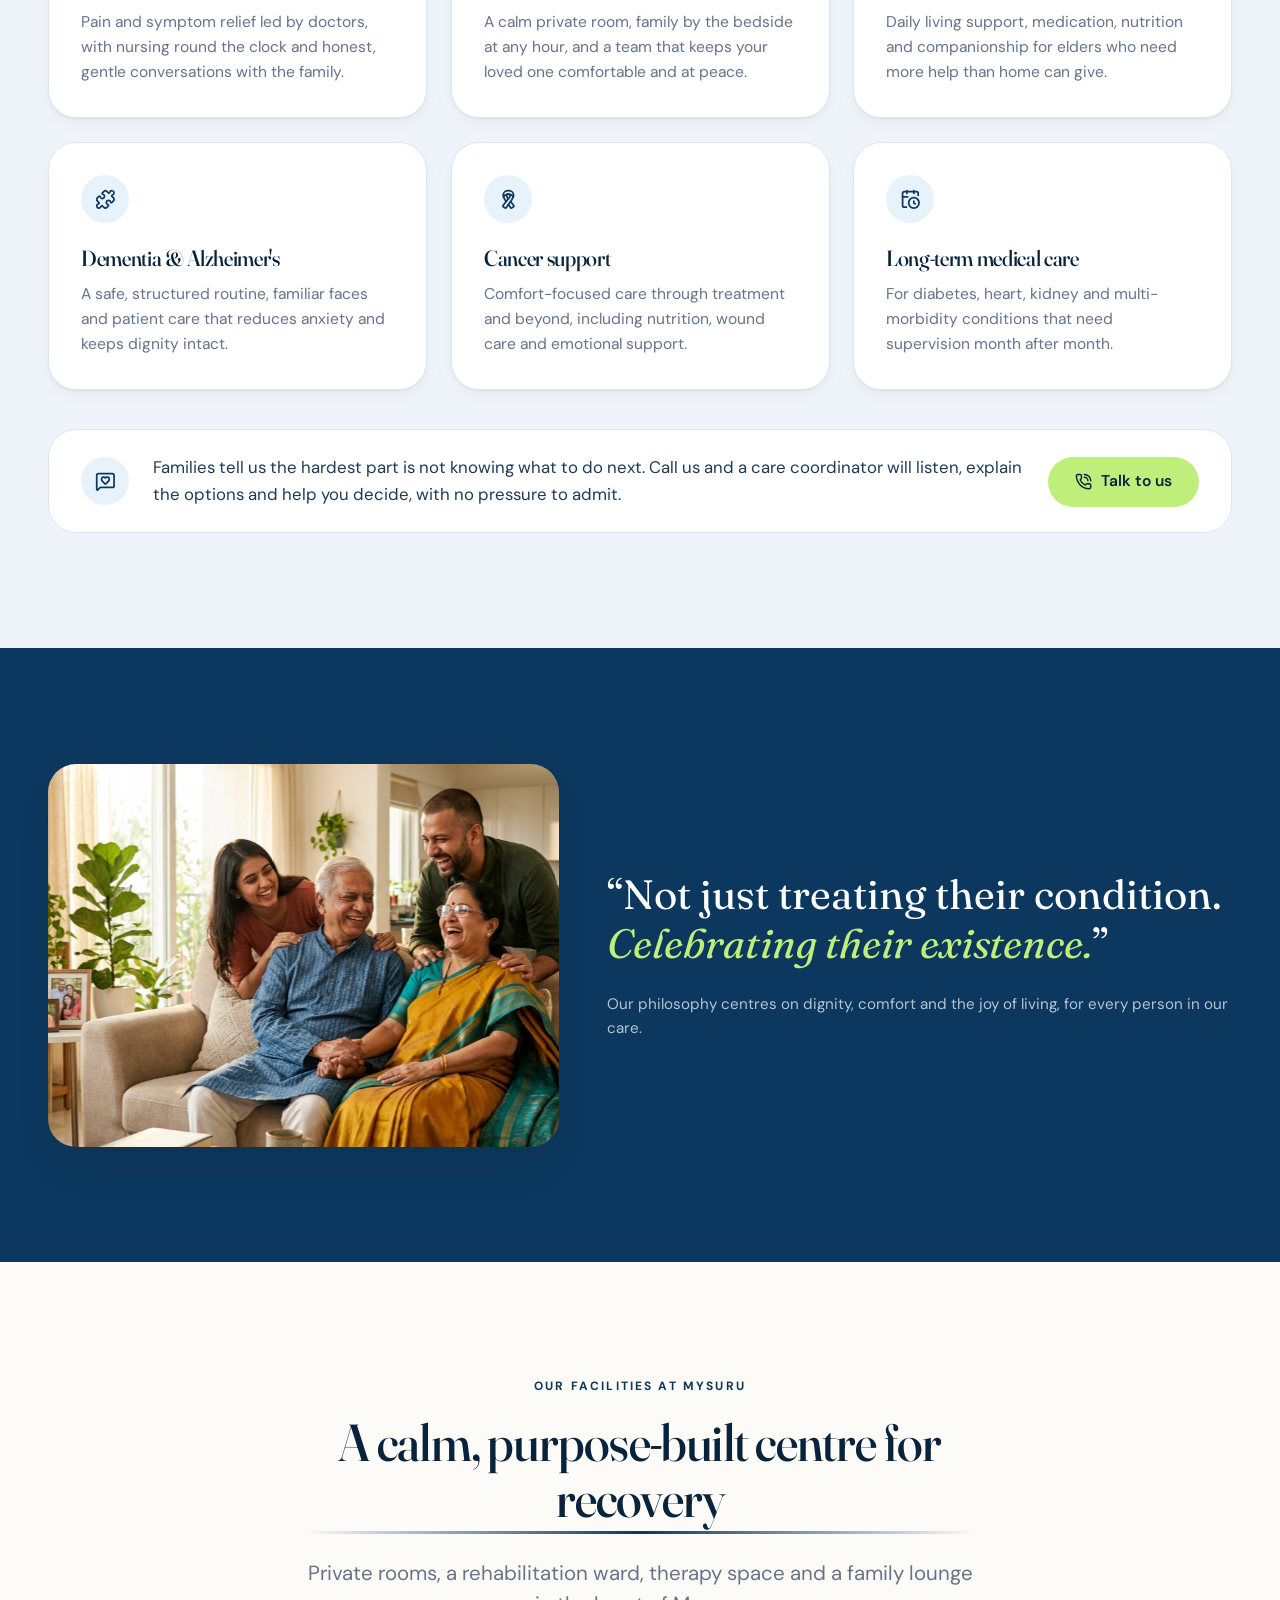
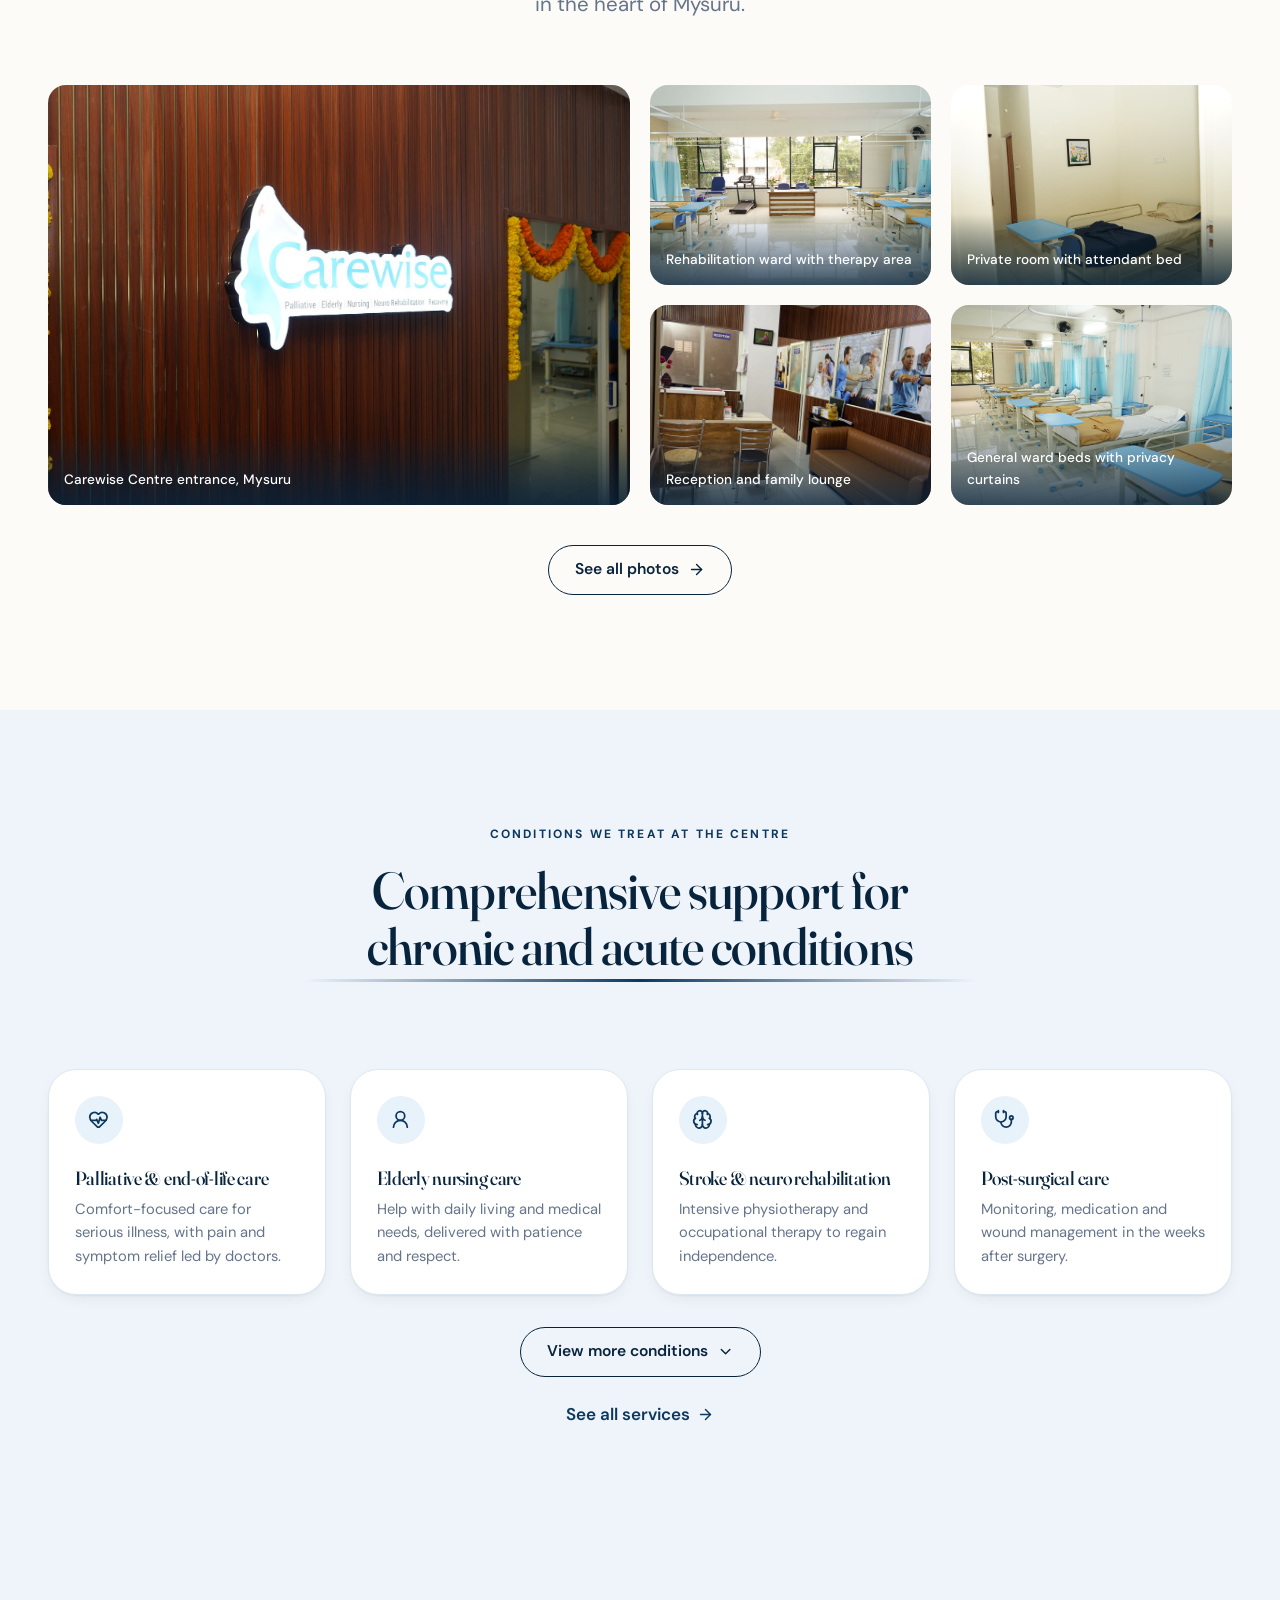
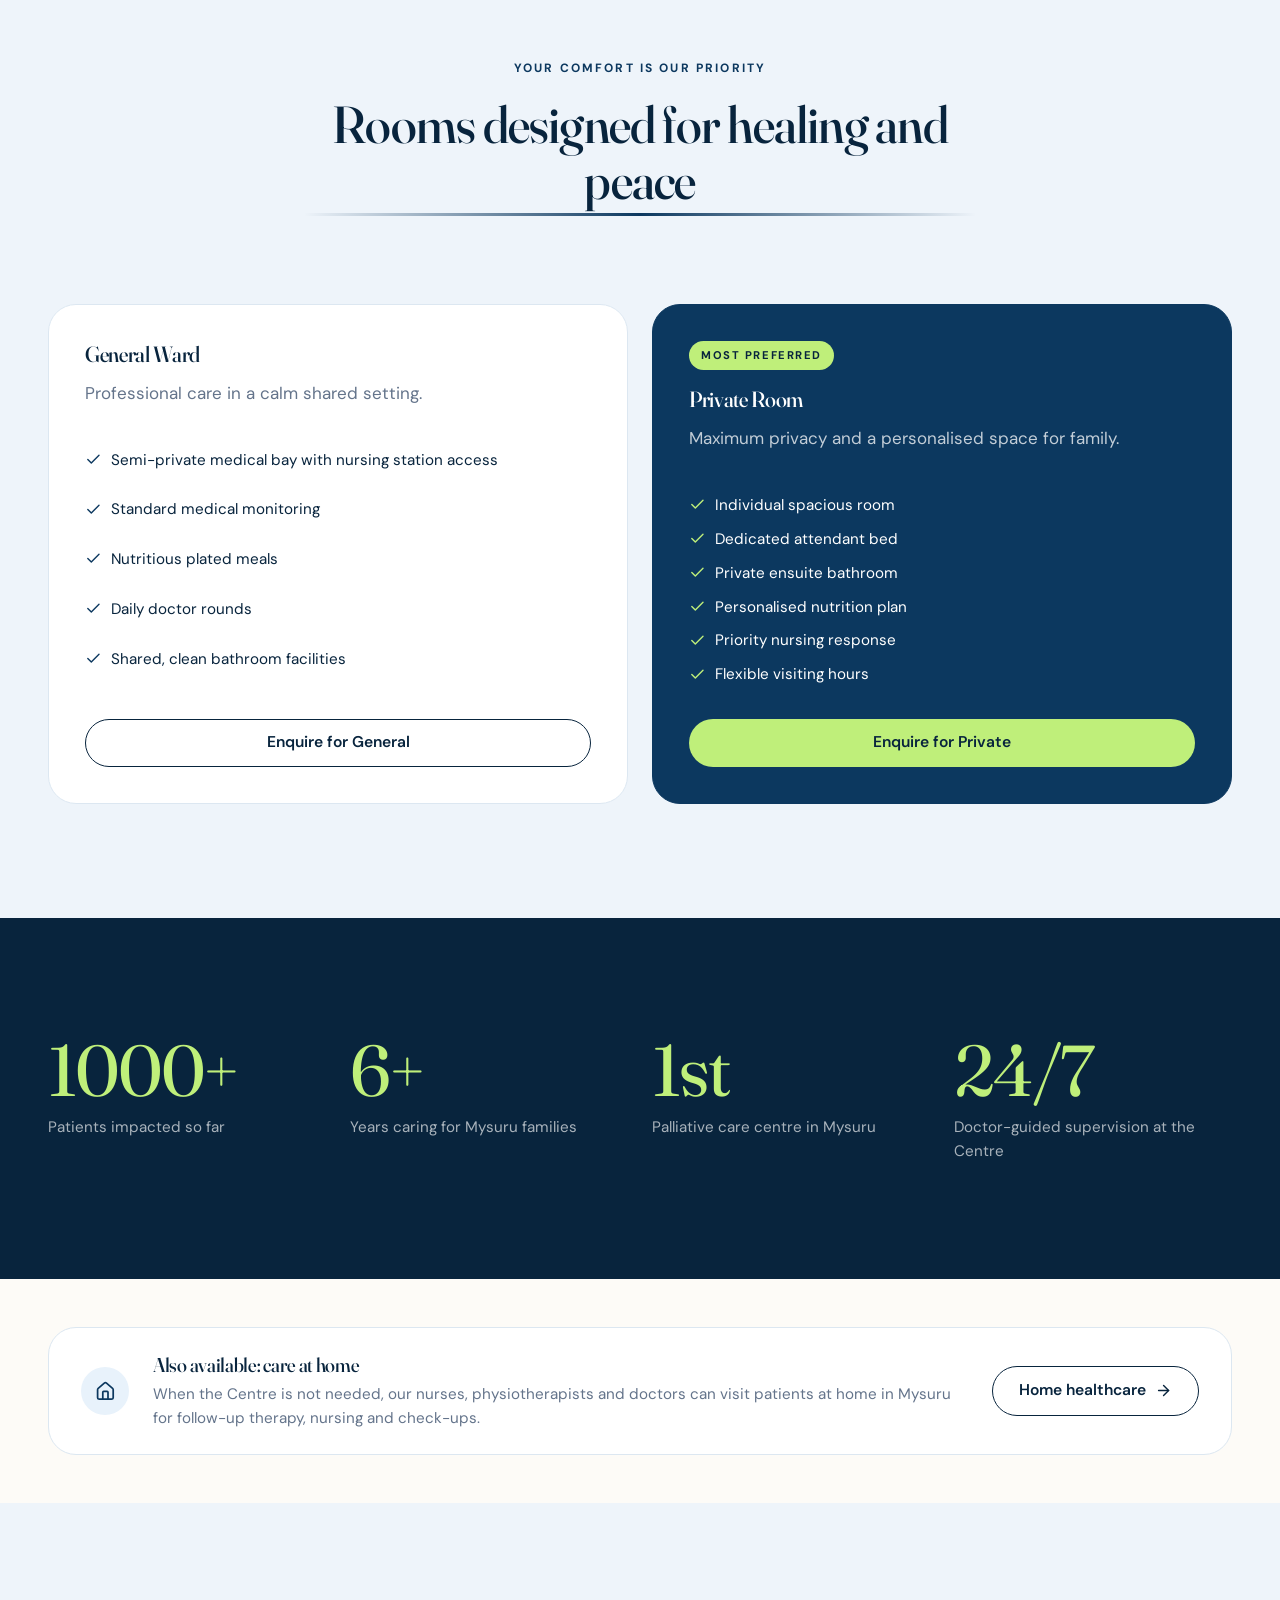
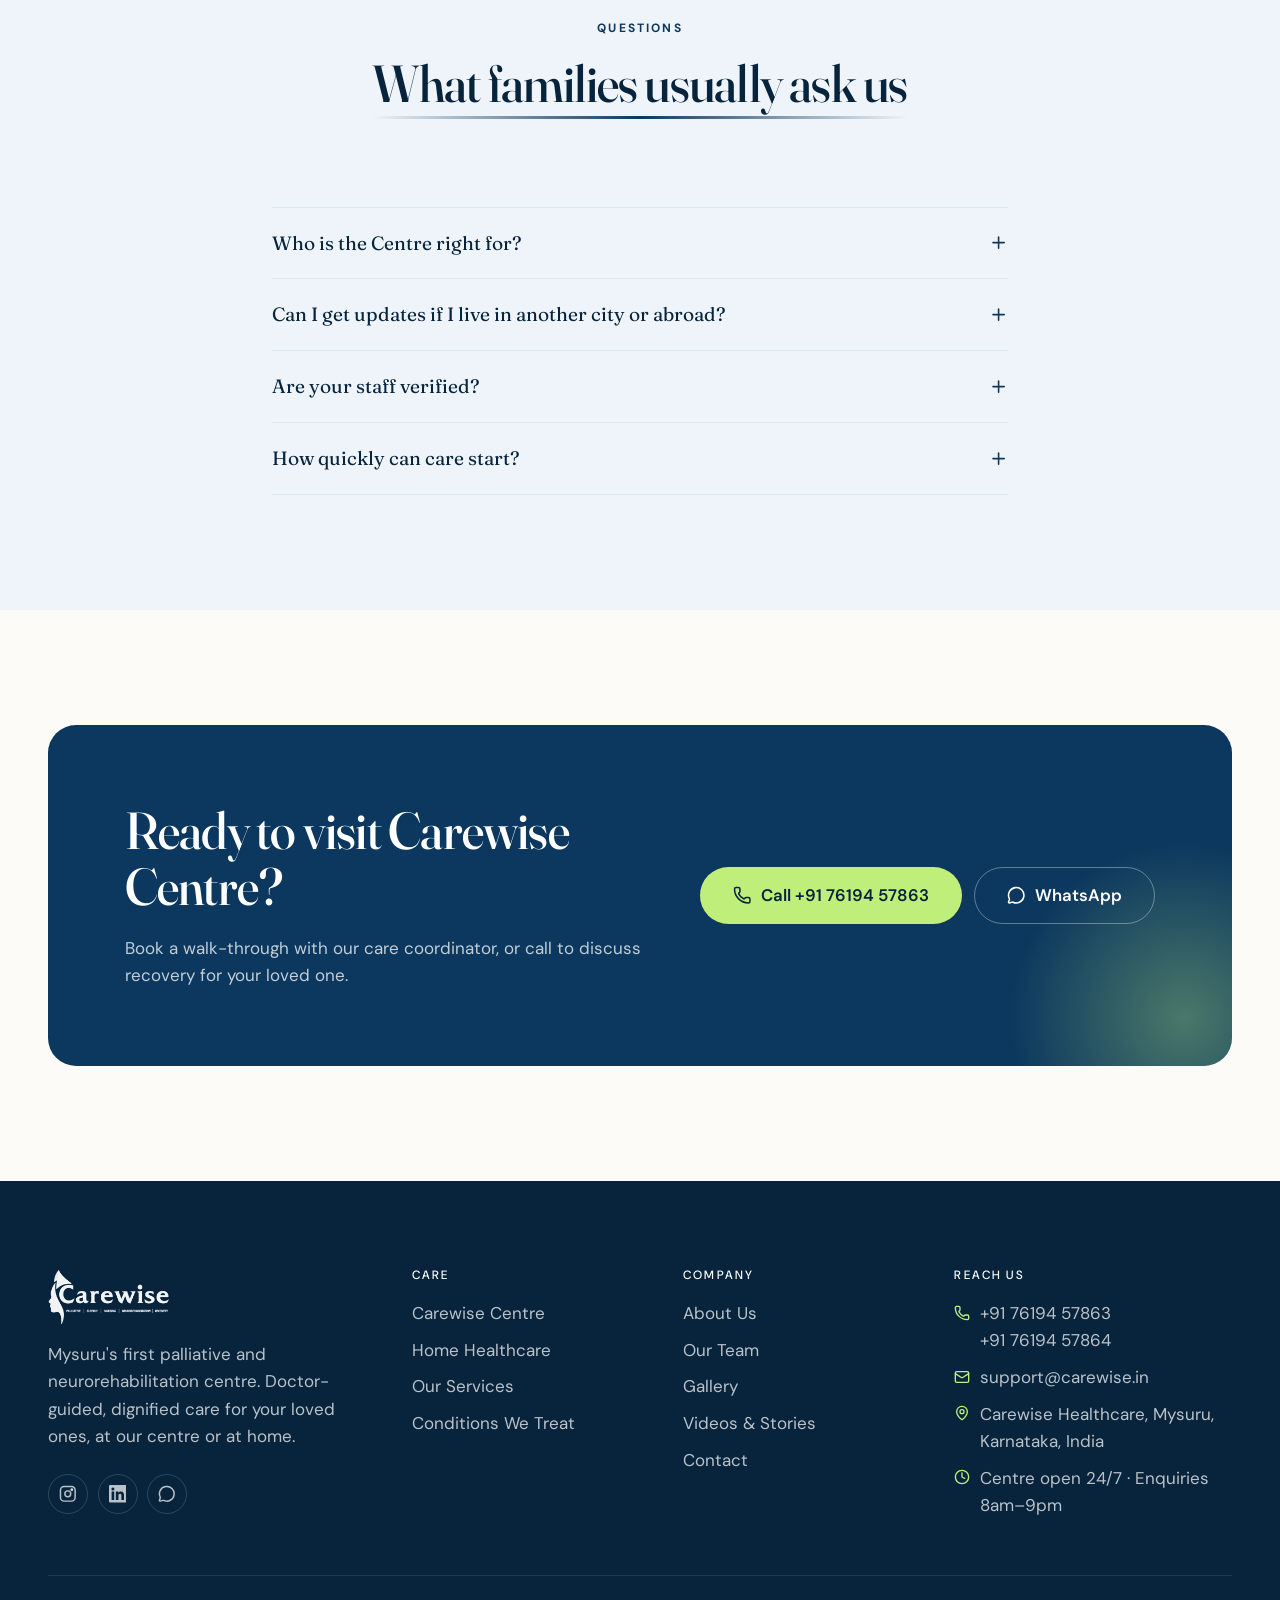
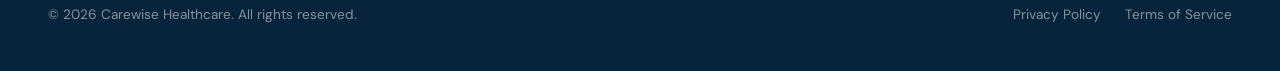
==== commit dc61c284: "Video testimonials open in a lightbox; crisper hero and section leads - Clicking a testimonial card " ====
--- a/index.html
+++ b/index.html
@@ -8,8 +8,8 @@
     <meta name="theme-color" content="#fbf7f0" />
     <link rel="preload" href="assets/fonts/fraunces.woff2" as="font" type="font/woff2" crossorigin />
     <link rel="preload" href="assets/fonts/dm-sans.woff2" as="font" type="font/woff2" crossorigin />
-    <link rel="stylesheet" href="assets/css/site.css?v=1794403878" />
-    <link rel="stylesheet" href="assets/css/motion.css?v=1794403878" />
+    <link rel="stylesheet" href="assets/css/site.css?v=1794404162" />
+    <link rel="stylesheet" href="assets/css/motion.css?v=1794404162" />
     <script>document.documentElement.classList.add("js");</script>
   </head>
   <body>
@@ -53,7 +53,7 @@
           <div class="hero-copy reveal in">
             <span class="eyebrow">Carewise Centre · Mysuru</span>
             <h1>Specialized care for recovery, <span class="serif-italic">comfort and dignity.</span></h1>
-            <p class="lead">Neuro rehabilitation after stroke, brain or spinal injury and surgery, for patients of any age. Palliative and elderly care when comfort comes first. Doctors and nurses, 24/7.</p>
+            <p class="lead">We help patients recover after stroke, brain or spinal injury and surgery, at any age. When comfort comes first, we provide palliative and elderly care with the same warmth. Doctors and nurses, 24/7.</p>
             <div class="hero-actions">
               <a class="btn btn-primary btn-lg" href="centre.html"><i data-lucide="building-2"></i> Explore the Centre</a>
               <a class="btn btn-ghost-light btn-lg" href="contact.html"><i data-lucide="phone-call"></i> Talk to our team</a>
@@ -84,7 +84,7 @@
             <div class="reveal">
               <span class="eyebrow">Inside Carewise Centre</span>
               <h2>A dedicated centre for recovery, rehabilitation and comfort</h2>
-              <div class="lead stack"><p>Carewise Centre in Mysuru is built for the weeks and months after a stroke, a brain or spinal injury or major surgery: round-the-clock nursing, daily doctor rounds, in-house physiotherapy and private rooms where family can stay.</p><p>The same team provides palliative and long-term medical care, so patients never have to move when their needs change.</p></div>
+              <div class="lead stack"><p>Built for the weeks after a stroke, injury or major surgery: 24/7 nursing, daily doctor rounds, in-house physiotherapy and private rooms where family can stay.</p><p>The same team provides palliative and long-term care, so patients never have to move when needs change.</p></div>
               <ul class="check-list"><li><i data-lucide="check"></i><span>Neurorehabilitation led by doctors and senior physiotherapists</span></li><li><i data-lucide="check"></i><span>24/7 nursing with ventilator, BiPAP and CPAP support</span></li><li><i data-lucide="check"></i><span>Private rooms with an attendant bed, or a general ward</span></li><li><i data-lucide="check"></i><span>Transparent daily updates to the family, wherever you live</span></li></ul><p style="margin-top:1.75rem"><a class="text-link" href="centre.html">Explore the Centre <i data-lucide="arrow-right"></i></a></p>
             </div>
           </div>
@@ -95,7 +95,7 @@
           <div class="section-head center reveal">
             <span class="eyebrow">Neurorehabilitation</span>
             <h2 class="measure">Getting back what illness took away</h2>
-            <p class="lead measure">Structured, goal-based rehabilitation programmes at the Centre for the conditions families bring to us most often.</p>
+            <p class="lead measure">Goal-based programmes at the Centre for the conditions we see most often.</p>
           </div>
           <div class="marquee reveal" aria-label="Neurorehabilitation programmes">
             <div class="marquee-track">
@@ -133,49 +133,65 @@
             <div>
               <span class="eyebrow">In their own words</span>
               <h2>Families share <span class="serif-italic">their stories</span></h2>
-              <p class="lead">Sons, daughters and spouses on what recovery and care at Carewise meant for their family.</p>
+              <p class="lead">Patients and families on what care at Carewise meant to them.</p>
             </div>
             <div class="ig-tools"><a class="btn btn-dark" href="https://www.instagram.com/carewise_mysuru/" target="_blank" rel="noopener"><svg viewBox="0 0 24 24" fill="none" stroke="currentColor" stroke-width="2" stroke-linecap="round" stroke-linejoin="round"><rect x="2" y="2" width="20" height="20" rx="5"/><circle cx="12" cy="12" r="4"/><circle cx="17.5" cy="6.5" r="1" fill="currentColor"/></svg> Follow @carewise_mysuru</a></div>
           </div><ul class="vt-row reveal" data-vt>
             <li class="vt-card reveal">
-              <video class="vt-video" preload="none" playsinline poster="assets/video/testimonials/anu.jpg" src="assets/video/testimonials/anu.mp4" aria-label="Testimonial from Anu"></video>
-              <button class="vt-play" type="button" aria-label="Play testimonial from Anu"><i data-lucide="play"></i></button>
-              <div class="vt-meta"><strong>Anu</strong><span>Daughter of a patient</span></div>
-            </li>
-            <li class="vt-card reveal">
-              <video class="vt-video" preload="none" playsinline poster="assets/video/testimonials/vidhya-shankar.jpg" src="assets/video/testimonials/vidhya-shankar.mp4" aria-label="Testimonial from Dr. Vidhya Shankar"></video>
-              <button class="vt-play" type="button" aria-label="Play testimonial from Dr. Vidhya Shankar"><i data-lucide="play"></i></button>
-              <div class="vt-meta"><strong>Dr. Vidhya Shankar</strong><span>Referring doctor</span></div>
-            </li>
-            <li class="vt-card reveal">
-              <video class="vt-video" preload="none" playsinline poster="assets/video/testimonials/kemparaju.jpg" src="assets/video/testimonials/kemparaju.mp4" aria-label="Testimonial from Kemparaju"></video>
-              <button class="vt-play" type="button" aria-label="Play testimonial from Kemparaju"><i data-lucide="play"></i></button>
-              <div class="vt-meta"><strong>Kemparaju</strong><span>Patient</span></div>
-            </li>
-            <li class="vt-card reveal">
-              <video class="vt-video" preload="none" playsinline poster="assets/video/testimonials/krishna.jpg" src="assets/video/testimonials/krishna.mp4" aria-label="Testimonial from Krishna"></video>
-              <button class="vt-play" type="button" aria-label="Play testimonial from Krishna"><i data-lucide="play"></i></button>
-              <div class="vt-meta"><strong>Krishna</strong><span>Patient's family</span></div>
-            </li>
-            <li class="vt-card reveal">
-              <video class="vt-video" preload="none" playsinline poster="assets/video/testimonials/mandya-couple.jpg" src="assets/video/testimonials/mandya-couple.mp4" aria-label="Testimonial from A couple from Mandya"></video>
-              <button class="vt-play" type="button" aria-label="Play testimonial from A couple from Mandya"><i data-lucide="play"></i></button>
-              <div class="vt-meta"><strong>A couple from Mandya</strong><span>Patient and spouse</span></div>
-            </li>
-            <li class="vt-card reveal">
-              <video class="vt-video" preload="none" playsinline poster="assets/video/testimonials/nagarathamma.jpg" src="assets/video/testimonials/nagarathamma.mp4" aria-label="Testimonial from Nagarathamma"></video>
-              <button class="vt-play" type="button" aria-label="Play testimonial from Nagarathamma"><i data-lucide="play"></i></button>
-              <div class="vt-meta"><strong>Nagarathamma</strong><span>Patient</span></div>
-            </li>
-            <li class="vt-card reveal">
-              <video class="vt-video" preload="none" playsinline poster="assets/video/testimonials/narayan-murthy.jpg" src="assets/video/testimonials/narayan-murthy.mp4" aria-label="Testimonial from Narayan Murthy"></video>
-              <button class="vt-play" type="button" aria-label="Play testimonial from Narayan Murthy"><i data-lucide="play"></i></button>
-              <div class="vt-meta"><strong>Narayan Murthy</strong><span>Patient</span></div>
-            </li>
-            <li class="vt-card reveal">
-              <video class="vt-video" preload="none" playsinline poster="assets/video/testimonials/raghu.jpg" src="assets/video/testimonials/raghu.mp4" aria-label="Testimonial from Raghu"></video>
-              <button class="vt-play" type="button" aria-label="Play testimonial from Raghu"><i data-lucide="play"></i></button>
-              <div class="vt-meta"><strong>Raghu</strong><span>Patient's family</span></div>
+              <button class="vt-open" type="button" data-video="assets/video/testimonials/anu.mp4" data-name="Anu" data-role="Daughter of a patient" aria-label="Play testimonial from Anu">
+                <img class="vt-poster" src="assets/video/testimonials/anu.jpg" alt="" loading="lazy" />
+                <span class="vt-play"><i data-lucide="play"></i></span>
+                <span class="vt-meta"><strong>Anu</strong><span>Daughter of a patient</span></span>
+              </button>
+            </li>
+            <li class="vt-card reveal">
+              <button class="vt-open" type="button" data-video="assets/video/testimonials/vidhya-shankar.mp4" data-name="Dr. Vidhya Shankar" data-role="Referring doctor" aria-label="Play testimonial from Dr. Vidhya Shankar">
+                <img class="vt-poster" src="assets/video/testimonials/vidhya-shankar.jpg" alt="" loading="lazy" />
+                <span class="vt-play"><i data-lucide="play"></i></span>
+                <span class="vt-meta"><strong>Dr. Vidhya Shankar</strong><span>Referring doctor</span></span>
+              </button>
+            </li>
+            <li class="vt-card reveal">
+              <button class="vt-open" type="button" data-video="assets/video/testimonials/kemparaju.mp4" data-name="Kemparaju" data-role="Patient" aria-label="Play testimonial from Kemparaju">
+                <img class="vt-poster" src="assets/video/testimonials/kemparaju.jpg" alt="" loading="lazy" />
+                <span class="vt-play"><i data-lucide="play"></i></span>
+                <span class="vt-meta"><strong>Kemparaju</strong><span>Patient</span></span>
+              </button>
+            </li>
+            <li class="vt-card reveal">
+              <button class="vt-open" type="button" data-video="assets/video/testimonials/krishna.mp4" data-name="Krishna" data-role="Patient's family" aria-label="Play testimonial from Krishna">
+                <img class="vt-poster" src="assets/video/testimonials/krishna.jpg" alt="" loading="lazy" />
+                <span class="vt-play"><i data-lucide="play"></i></span>
+                <span class="vt-meta"><strong>Krishna</strong><span>Patient's family</span></span>
+              </button>
+            </li>
+            <li class="vt-card reveal">
+              <button class="vt-open" type="button" data-video="assets/video/testimonials/mandya-couple.mp4" data-name="A couple from Mandya" data-role="Patient and spouse" aria-label="Play testimonial from A couple from Mandya">
+                <img class="vt-poster" src="assets/video/testimonials/mandya-couple.jpg" alt="" loading="lazy" />
+                <span class="vt-play"><i data-lucide="play"></i></span>
+                <span class="vt-meta"><strong>A couple from Mandya</strong><span>Patient and spouse</span></span>
+              </button>
+            </li>
+            <li class="vt-card reveal">
+              <button class="vt-open" type="button" data-video="assets/video/testimonials/nagarathamma.mp4" data-name="Nagarathamma" data-role="Patient" aria-label="Play testimonial from Nagarathamma">
+                <img class="vt-poster" src="assets/video/testimonials/nagarathamma.jpg" alt="" loading="lazy" />
+                <span class="vt-play"><i data-lucide="play"></i></span>
+                <span class="vt-meta"><strong>Nagarathamma</strong><span>Patient</span></span>
+              </button>
+            </li>
+            <li class="vt-card reveal">
+              <button class="vt-open" type="button" data-video="assets/video/testimonials/narayan-murthy.mp4" data-name="Narayan Murthy" data-role="Patient" aria-label="Play testimonial from Narayan Murthy">
+                <img class="vt-poster" src="assets/video/testimonials/narayan-murthy.jpg" alt="" loading="lazy" />
+                <span class="vt-play"><i data-lucide="play"></i></span>
+                <span class="vt-meta"><strong>Narayan Murthy</strong><span>Patient</span></span>
+              </button>
+            </li>
+            <li class="vt-card reveal">
+              <button class="vt-open" type="button" data-video="assets/video/testimonials/raghu.mp4" data-name="Raghu" data-role="Patient's family" aria-label="Play testimonial from Raghu">
+                <img class="vt-poster" src="assets/video/testimonials/raghu.jpg" alt="" loading="lazy" />
+                <span class="vt-play"><i data-lucide="play"></i></span>
+                <span class="vt-meta"><strong>Raghu</strong><span>Patient's family</span></span>
+              </button>
             </li></ul>
         </div>
       </section>
@@ -184,7 +200,7 @@
           <div class="section-head center reveal">
             <span class="eyebrow">Palliative &amp; elderly care</span>
             <h2 class="measure">When comfort matters more than cure</h2>
-            <p class="lead measure">Carewise began as Mysuru's first palliative care centre. That care is still at our heart: for serious illness, for the last stage of life, and for elders who simply need skilled, kind support every day.</p>
+            <p class="lead measure">Carewise began as Mysuru's first palliative care centre. That care is still at our heart: for serious illness, for the last stage of life, and for elders who need skilled, kind support every day.</p>
           </div><div class="grid grid-3">
             <article class="card reveal">
               <span class="ico-ring"><i data-lucide="heart-handshake"></i></span>
@@ -237,7 +253,7 @@
           <div class="section-head center reveal">
             <span class="eyebrow">Our facilities at Mysuru</span>
             <h2 class="measure">A calm, purpose-built centre for recovery</h2>
-            <p class="lead measure">Private rooms, a rehabilitation ward, therapy space and a family lounge, a short drive from anywhere in Mysuru.</p>
+            <p class="lead measure">Private rooms, a rehabilitation ward, therapy space and a family lounge in the heart of Mysuru.</p>
           </div><div class="fac-grid">
             <figure class="fac-tile fac-tile--wide reveal">
               <img src="assets/img/facility/facility-06.jpg" alt="Carewise Centre entrance, Mysuru" loading="lazy" />
@@ -435,12 +451,22 @@
         </div>
       </div>
     </footer>
+    
+    <div class="vt-lightbox" id="vt-lightbox" hidden aria-modal="true" role="dialog" aria-label="Video testimonial">
+      <button class="vt-lb-close" type="button" aria-label="Close"><i data-lucide="x"></i></button>
+      <button class="vt-lb-nav vt-lb-prev" type="button" aria-label="Previous video"><i data-lucide="chevron-left"></i></button>
+      <div class="vt-lb-frame">
+        <video class="vt-lb-video" playsinline controls preload="metadata"></video>
+        <div class="vt-lb-caption"><strong></strong><span></span></div>
+      </div>
+      <button class="vt-lb-nav vt-lb-next" type="button" aria-label="Next video"><i data-lucide="chevron-right"></i></button>
+    </div>
     <div class="sticky-bar">
       <a class="btn btn-dark" href="tel:+917619457863" aria-label="Call +91 76194 57863"><i data-lucide="phone"></i><span>Call +91 76194 57863</span></a>
       <a class="btn btn-wa" href="https://wa.me/917619457863" aria-label="Chat on WhatsApp"><i data-lucide="message-circle"></i><span>Chat on WhatsApp</span></a>
     </div>
-    <script src="assets/js/lucide.min.js?v=1794403878"></script>
-    <script src="assets/js/site.js?v=1794403878"></script>
-    <script src="assets/js/motion.js?v=1794403878"></script>
+    <script src="assets/js/lucide.min.js?v=1794404162"></script>
+    <script src="assets/js/site.js?v=1794404162"></script>
+    <script src="assets/js/motion.js?v=1794404162"></script>
   </body>
 </html>
--- a/assets/css/site.css
+++ b/assets/css/site.css
@@ -2688,13 +2688,31 @@
   box-shadow: var(--shadow-sm);
   list-style: none;
   isolation: isolate;
-}
-.vt-video {
+  transition: transform 0.3s, box-shadow 0.3s;
+}
+.vt-card:hover {
+  transform: translateY(-4px);
+  box-shadow: var(--shadow-md);
+}
+.vt-open {
+  position: absolute;
+  inset: 0;
+  width: 100%;
+  height: 100%;
+  padding: 0;
+  display: block;
+  text-align: left;
+  cursor: pointer;
+}
+.vt-poster {
   width: 100%;
   height: 100%;
   object-fit: cover;
   display: block;
-  background: var(--ink);
+  transition: transform 0.8s ease;
+}
+.vt-card:hover .vt-poster {
+  transform: scale(1.05);
 }
 .vt-play {
   position: absolute;
@@ -2702,13 +2720,6 @@
   display: grid;
   place-items: center;
   background: linear-gradient(180deg, rgba(8, 36, 61, 0.05), rgba(8, 36, 61, 0.55));
-  transition: opacity 0.3s;
-}
-.vt-play svg {
-  width: 1.6rem;
-  height: 1.6rem;
-  margin-left: 3px;
-  color: var(--ink);
 }
 .vt-play::before {
   content: "";
@@ -2720,15 +2731,15 @@
   box-shadow: var(--shadow-md);
   transition: transform 0.2s;
 }
-.vt-play:hover::before {
-  transform: scale(1.08);
+.vt-card:hover .vt-play::before {
+  transform: scale(1.1);
 }
 .vt-play svg {
   position: relative;
-}
-.vt-card.is-playing .vt-play {
-  opacity: 0;
-  pointer-events: none;
+  width: 1.6rem;
+  height: 1.6rem;
+  margin-left: 3px;
+  color: var(--ink);
 }
 .vt-meta {
   position: absolute;
@@ -2738,8 +2749,6 @@
   padding: 2.5rem 1rem 1rem;
   background: linear-gradient(180deg, transparent, rgba(8, 36, 61, 0.9));
   color: var(--white);
-  pointer-events: none;
-  transition: opacity 0.3s;
 }
 .vt-meta strong {
   display: block;
@@ -2751,6 +2760,121 @@
   font-size: 0.8rem;
   color: rgba(255, 255, 255, 0.75);
 }
-.vt-card.is-playing .vt-meta {
+
+/* ---- Video lightbox ---- */
+.vt-lightbox {
+  position: fixed;
+  inset: 0;
+  z-index: 300;
+  display: grid;
+  grid-template-columns: auto 1fr auto;
+  align-items: center;
+  gap: 0.5rem;
+  padding: 1rem;
+  background: rgba(8, 36, 61, 0.92);
+  backdrop-filter: blur(10px);
+  -webkit-backdrop-filter: blur(10px);
   opacity: 0;
-}
+  transition: opacity 0.25s;
+}
+.vt-lightbox.is-open {
+  opacity: 1;
+}
+.vt-lightbox[hidden] {
+  display: none;
+}
+body.vt-lock {
+  overflow: hidden;
+}
+.vt-lb-frame {
+  justify-self: center;
+  width: min(92vw, calc((100vh - 7rem) * 9 / 16));
+  aspect-ratio: 9 / 16;
+  max-height: calc(100vh - 7rem);
+  border-radius: var(--r-lg);
+  overflow: hidden;
+  background: #000;
+  box-shadow: 0 40px 80px -30px rgba(0, 0, 0, 0.8);
+  position: relative;
+  transform: scale(0.96);
+  transition: transform 0.3s cubic-bezier(0.22, 1, 0.36, 1);
+}
+.vt-lightbox.is-open .vt-lb-frame {
+  transform: none;
+}
+.vt-lb-video {
+  width: 100%;
+  height: 100%;
+  object-fit: contain;
+  display: block;
+  background: #000;
+}
+.vt-lb-caption {
+  position: absolute;
+  left: 0;
+  right: 0;
+  top: 0;
+  padding: 1rem 1.1rem 2.5rem;
+  background: linear-gradient(180deg, rgba(8, 36, 61, 0.85), transparent);
+  color: var(--white);
+  pointer-events: none;
+}
+.vt-lb-caption strong {
+  display: block;
+  font-family: var(--font-display);
+  font-size: 1.2rem;
+  font-weight: 500;
+}
+.vt-lb-caption span {
+  font-size: 0.8rem;
+  color: rgba(255, 255, 255, 0.75);
+}
+.vt-lb-close,
+.vt-lb-nav {
+  width: 3rem;
+  height: 3rem;
+  border-radius: 50%;
+  background: rgba(255, 255, 255, 0.12);
+  color: var(--white);
+  display: grid;
+  place-items: center;
+  transition: background 0.2s, transform 0.2s;
+}
+.vt-lb-close:hover,
+.vt-lb-nav:hover {
+  background: var(--accent);
+  color: var(--ink);
+  transform: scale(1.06);
+}
+.vt-lb-close svg,
+.vt-lb-nav svg {
+  width: 1.4rem;
+  height: 1.4rem;
+}
+.vt-lb-close {
+  position: absolute;
+  top: 1rem;
+  right: 1rem;
+  z-index: 2;
+}
+@media (max-width: 719px) {
+  .vt-lightbox {
+    grid-template-columns: 1fr;
+    padding: 3.5rem 0.75rem 0.75rem;
+  }
+  .vt-lb-nav {
+    position: absolute;
+    bottom: 1rem;
+    z-index: 2;
+  }
+  .vt-lb-prev {
+    left: 1rem;
+  }
+  .vt-lb-next {
+    right: 1rem;
+  }
+  .vt-lb-frame {
+    width: min(100%, calc((100vh - 8.5rem) * 9 / 16));
+    max-height: calc(100vh - 8.5rem);
+  }
+}
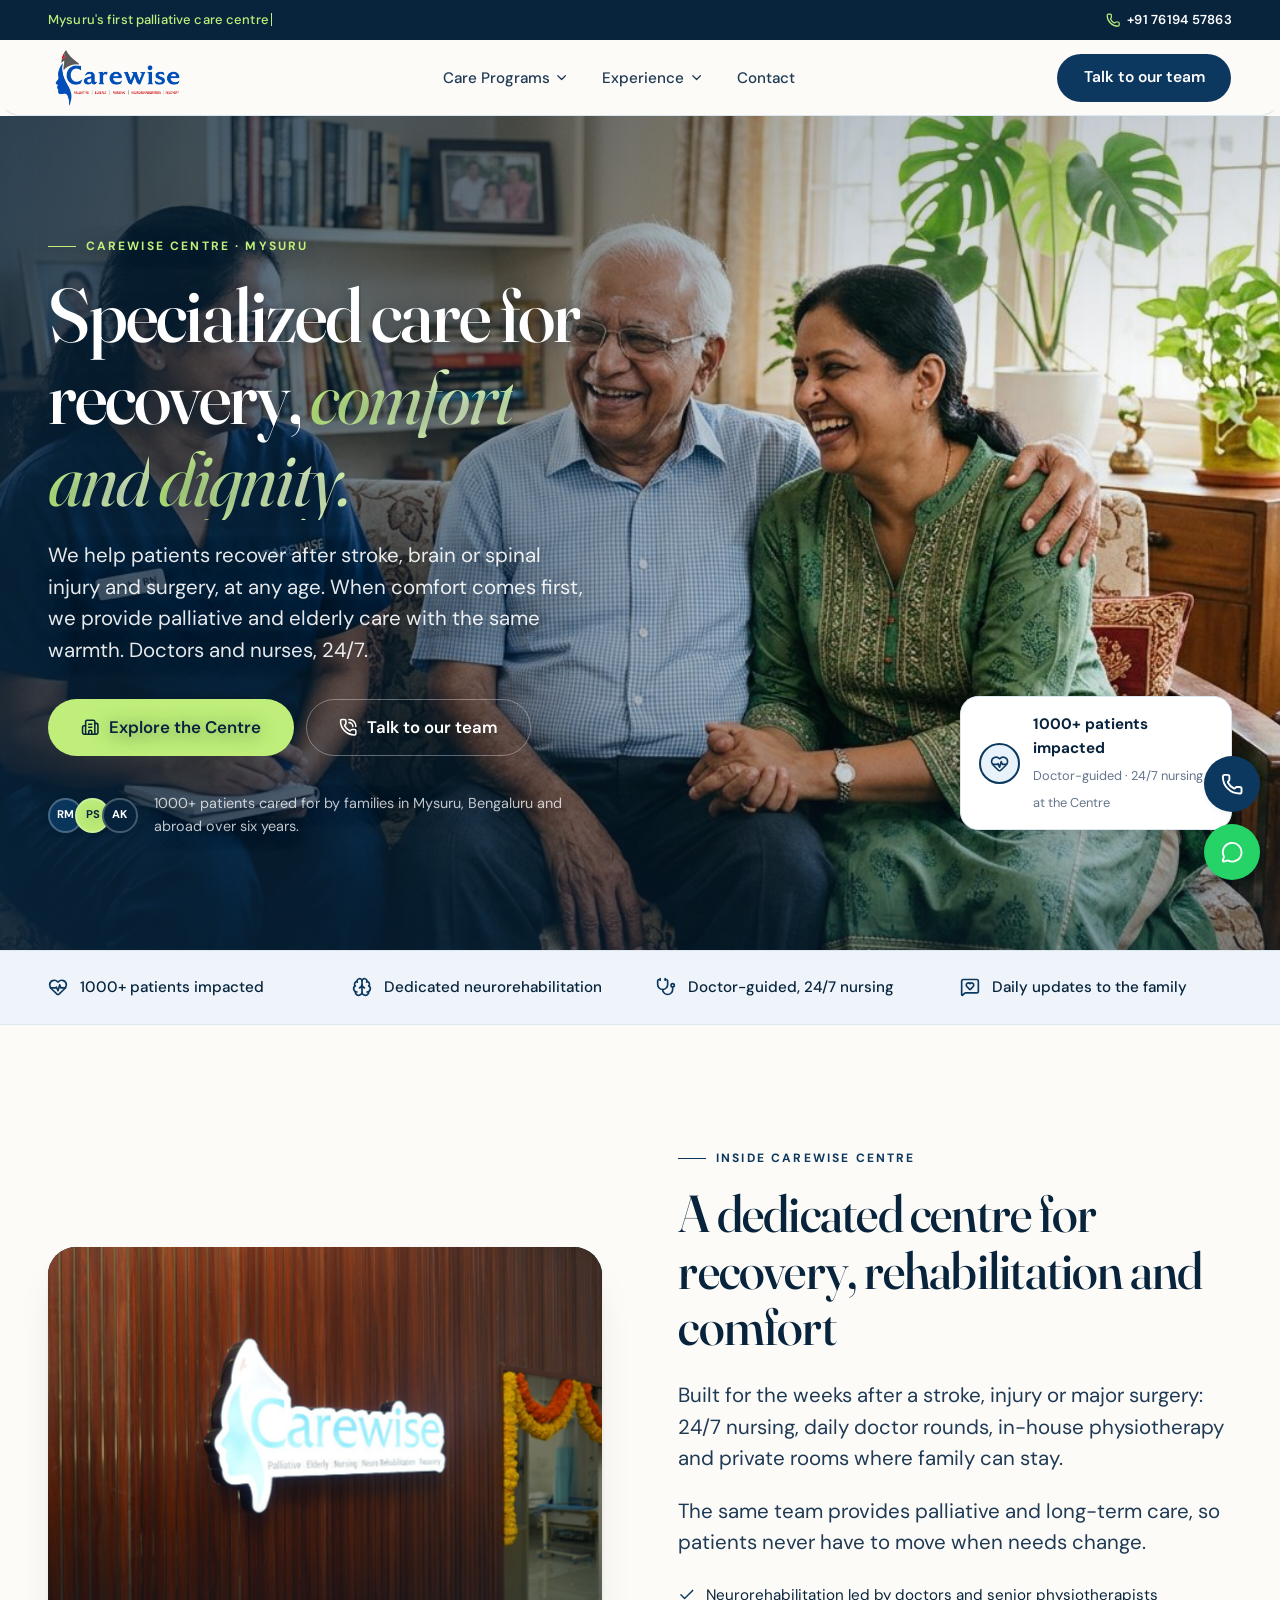
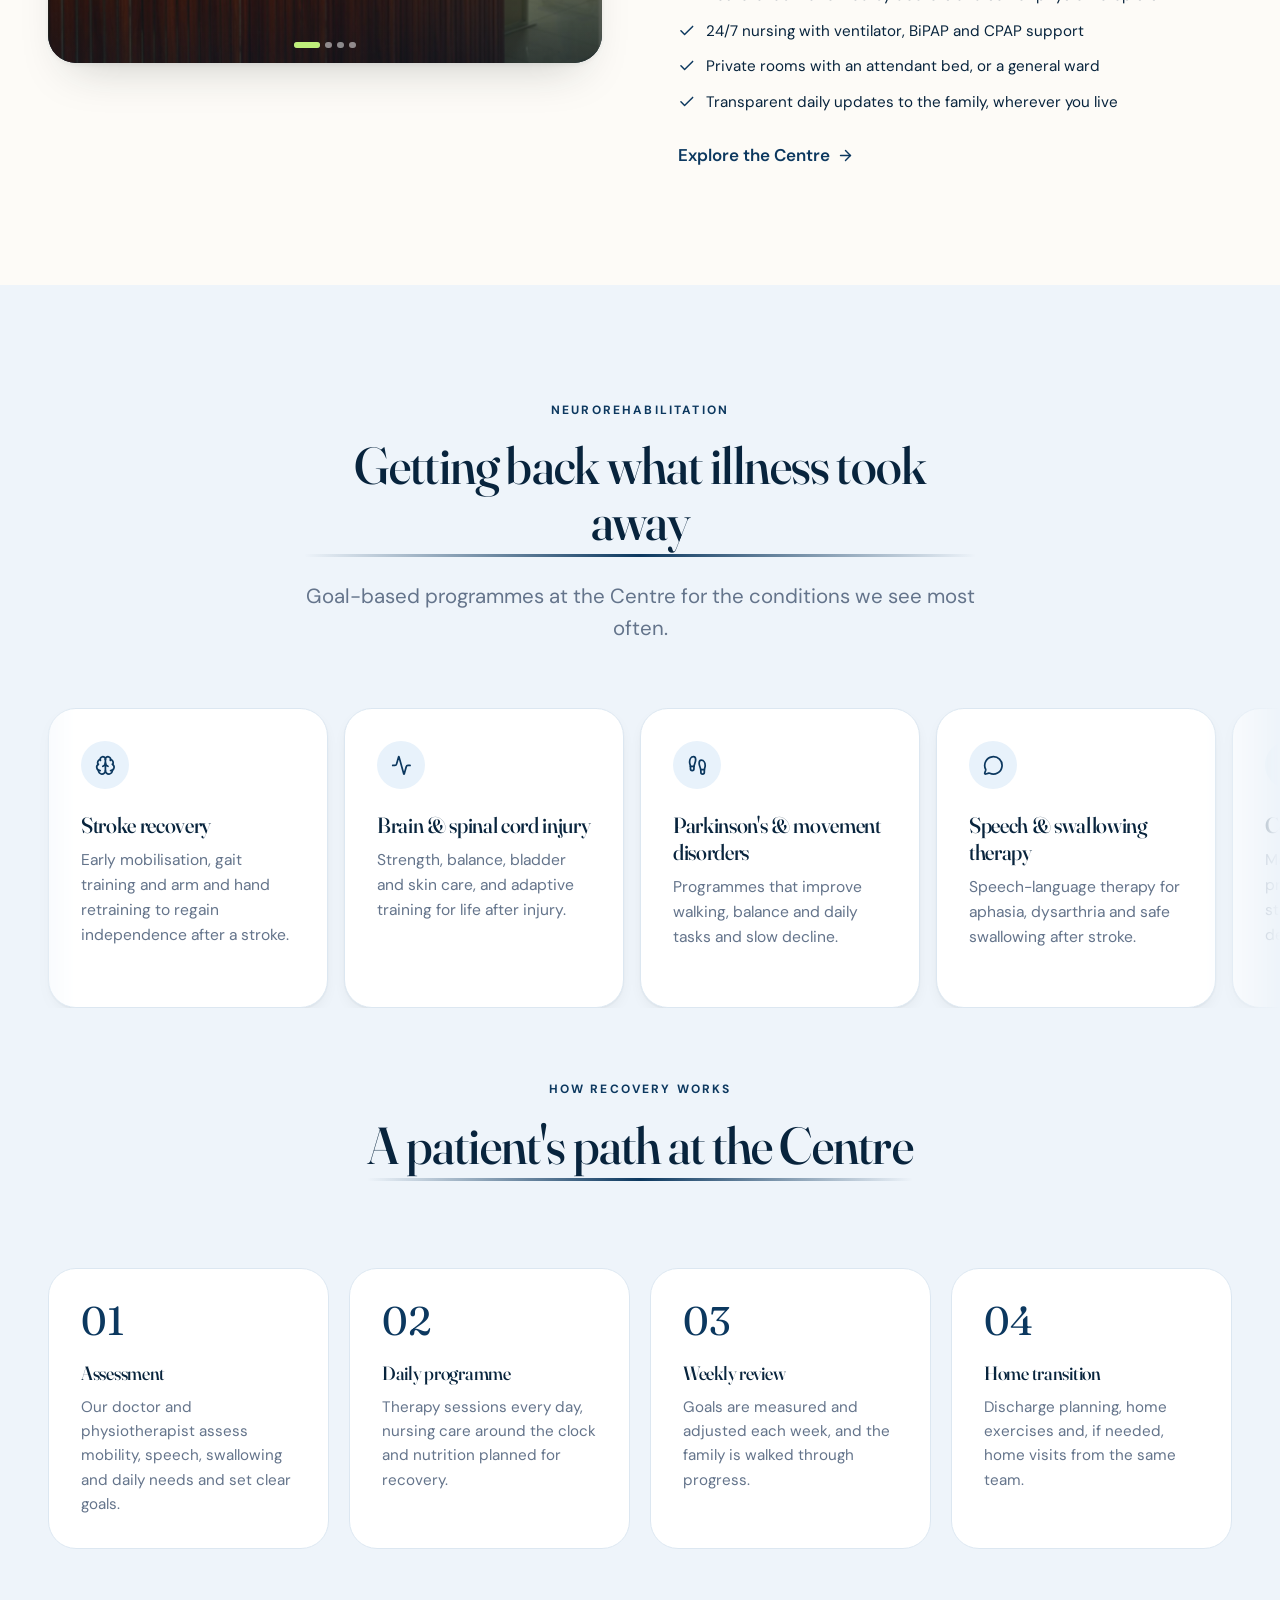
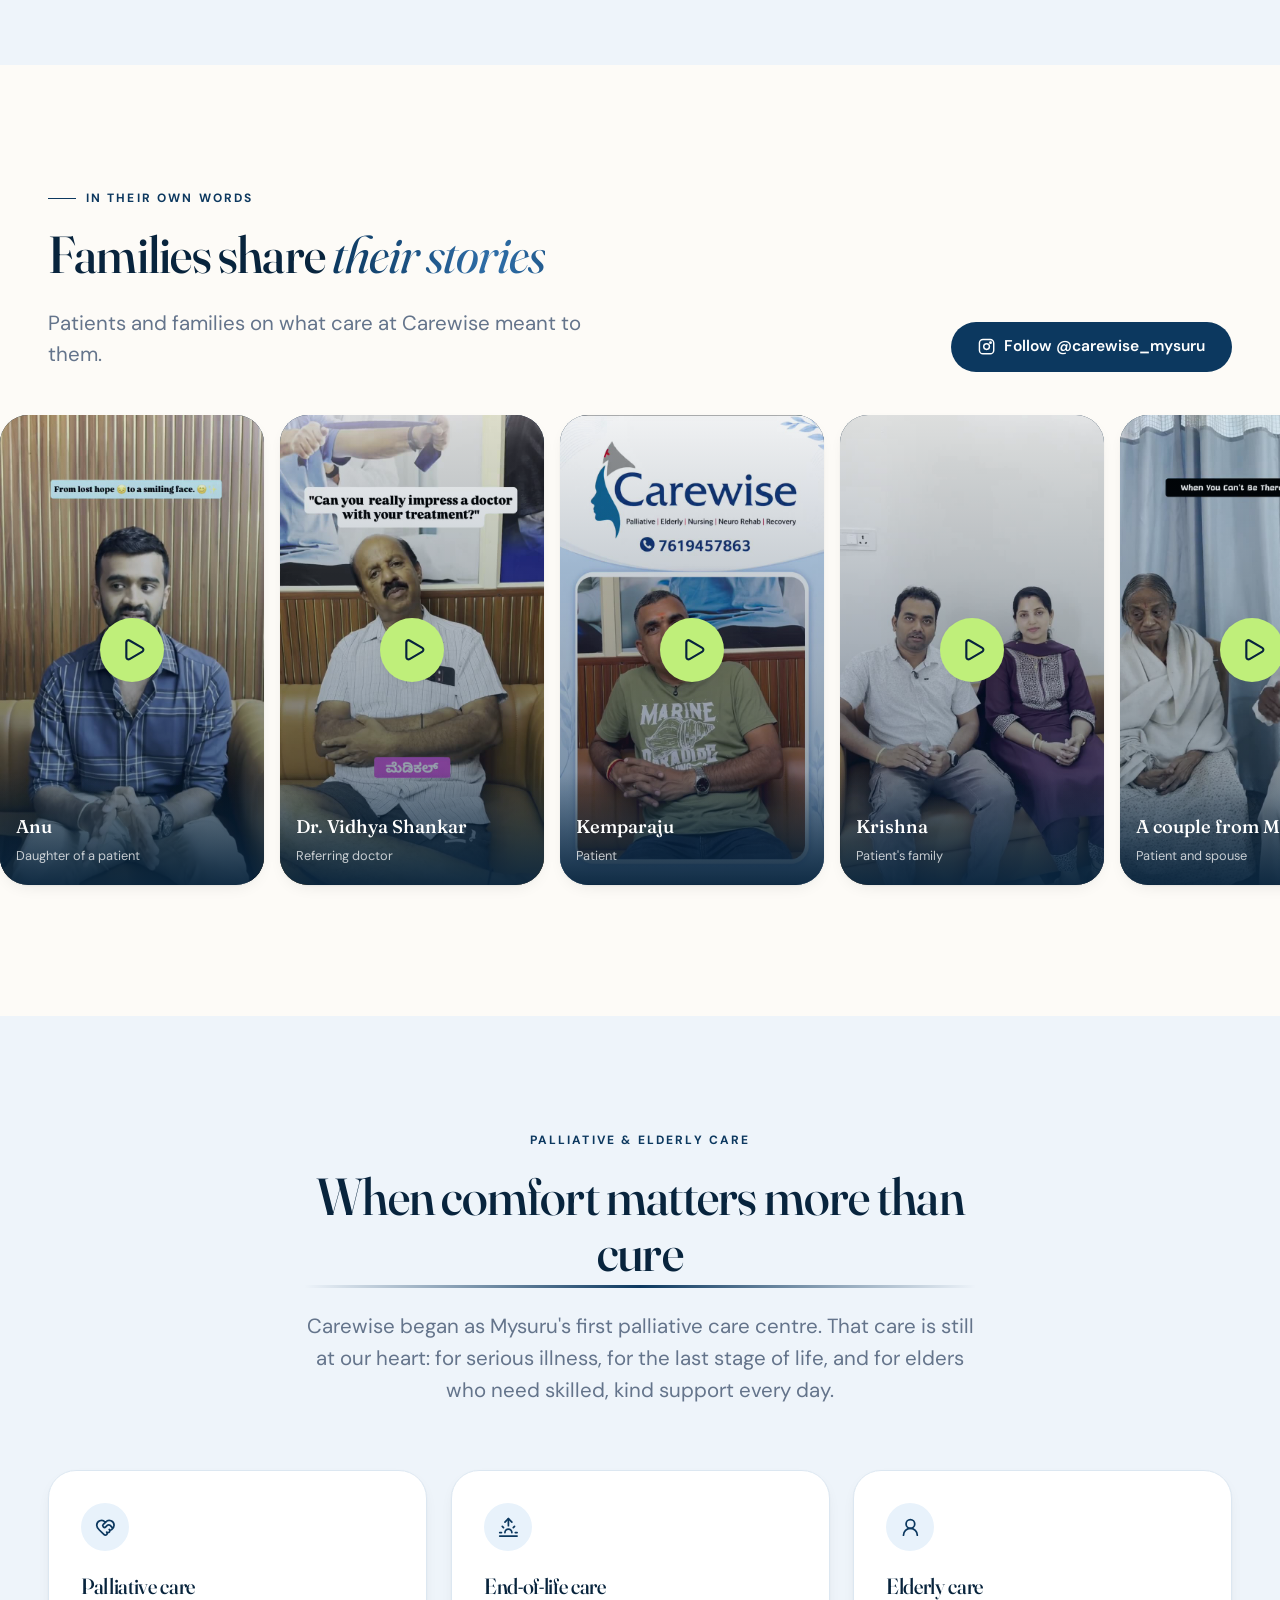
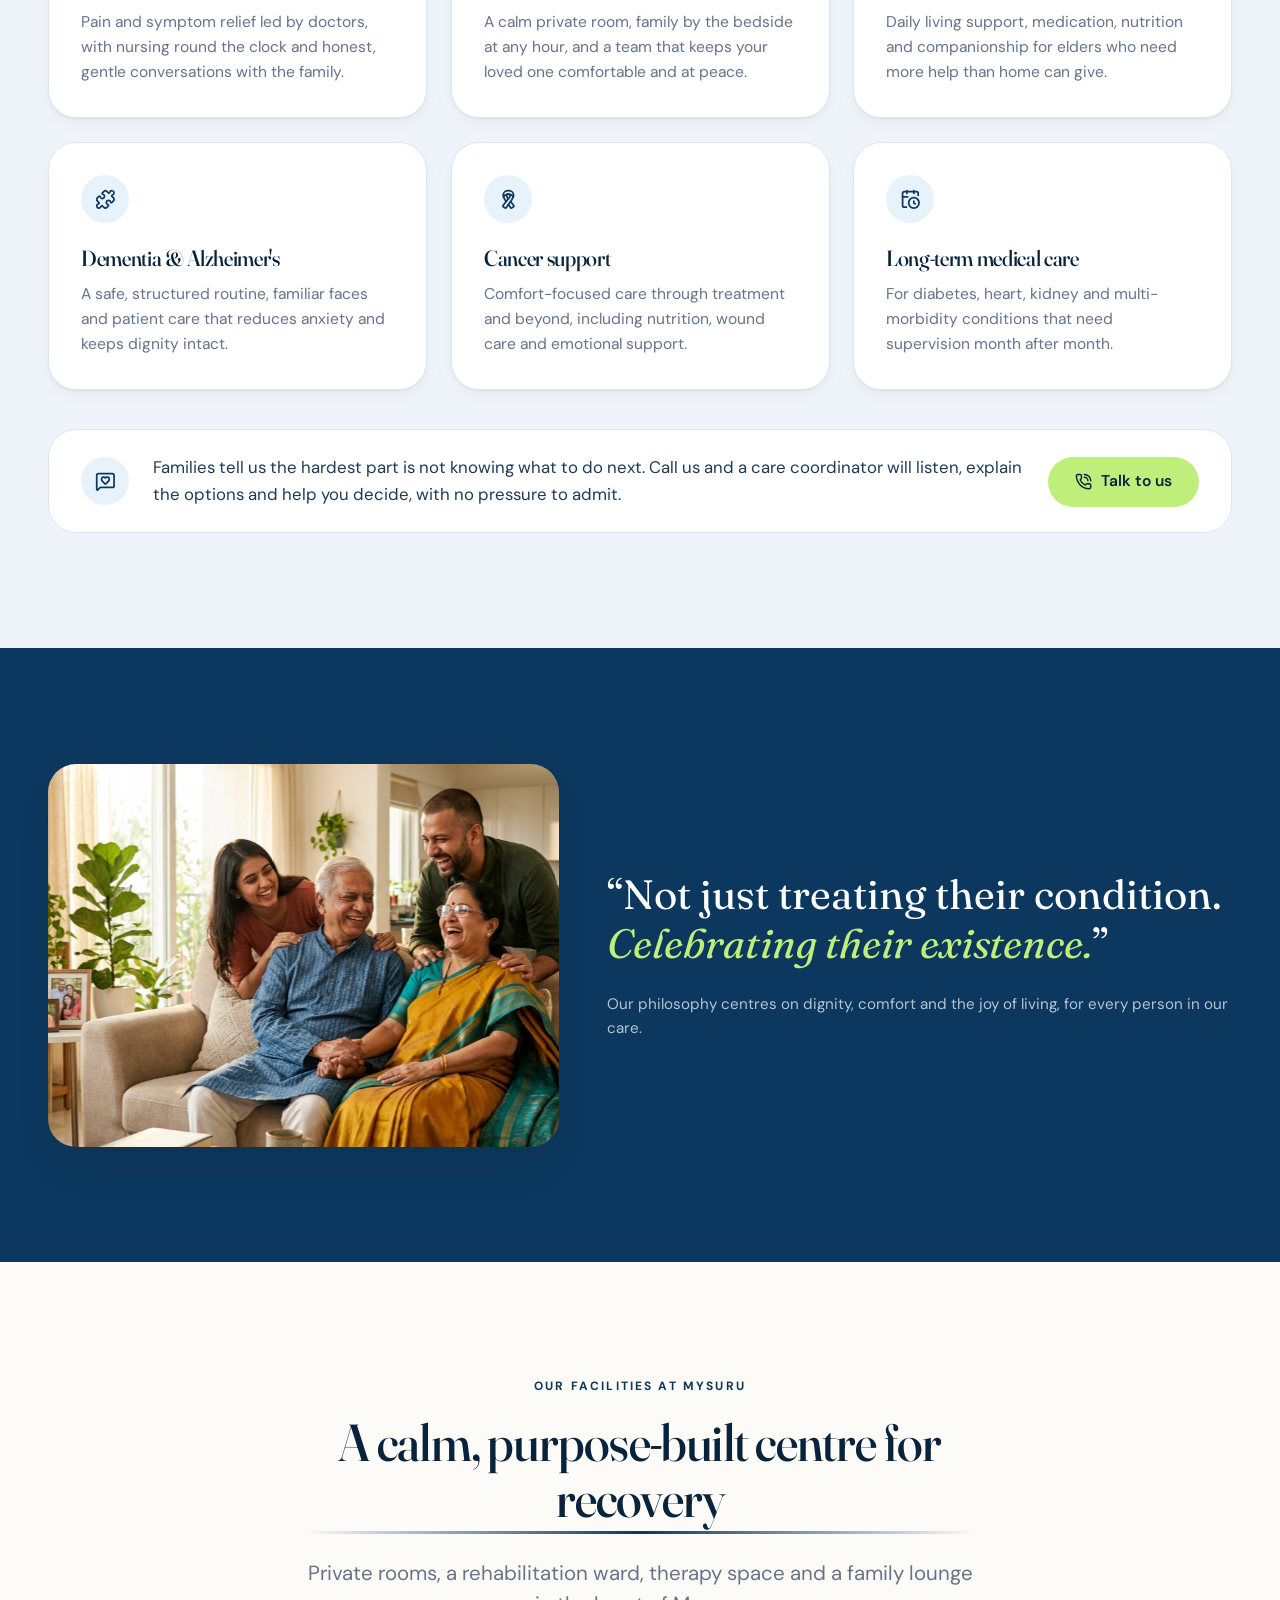
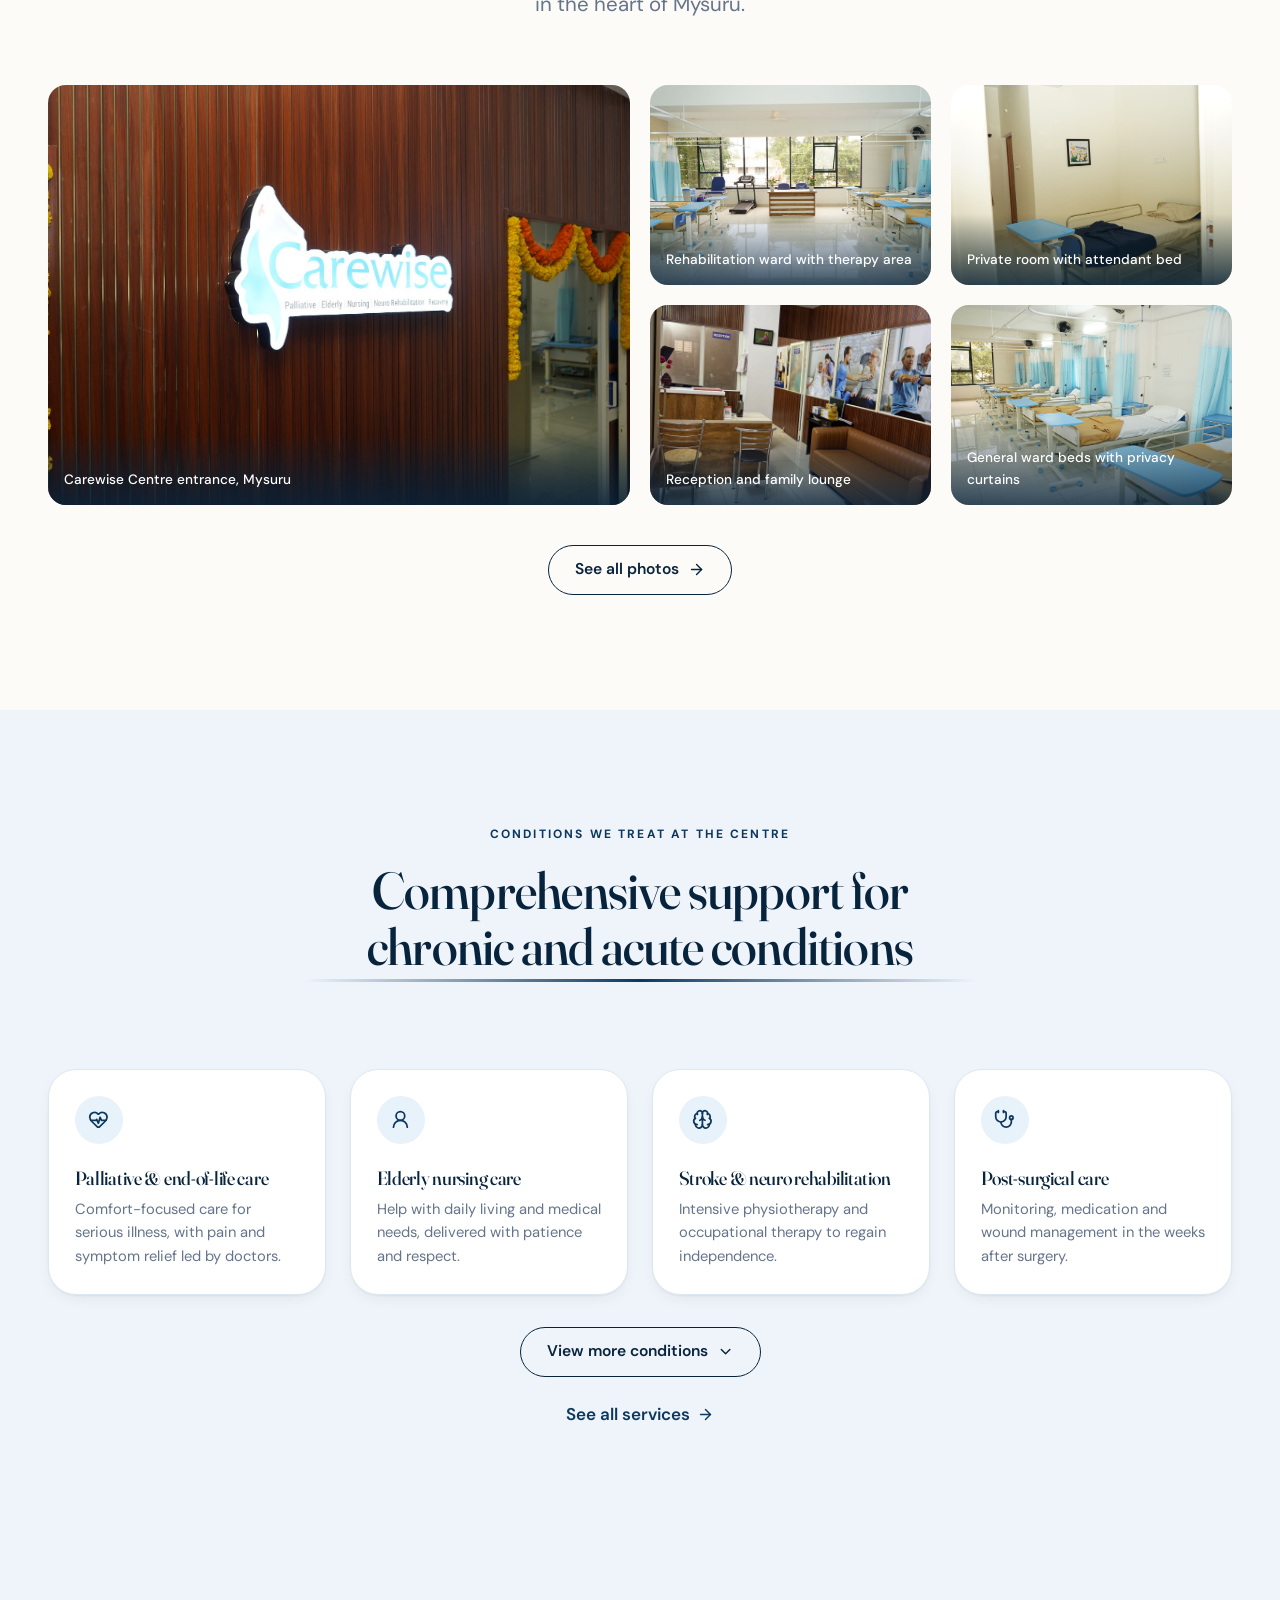
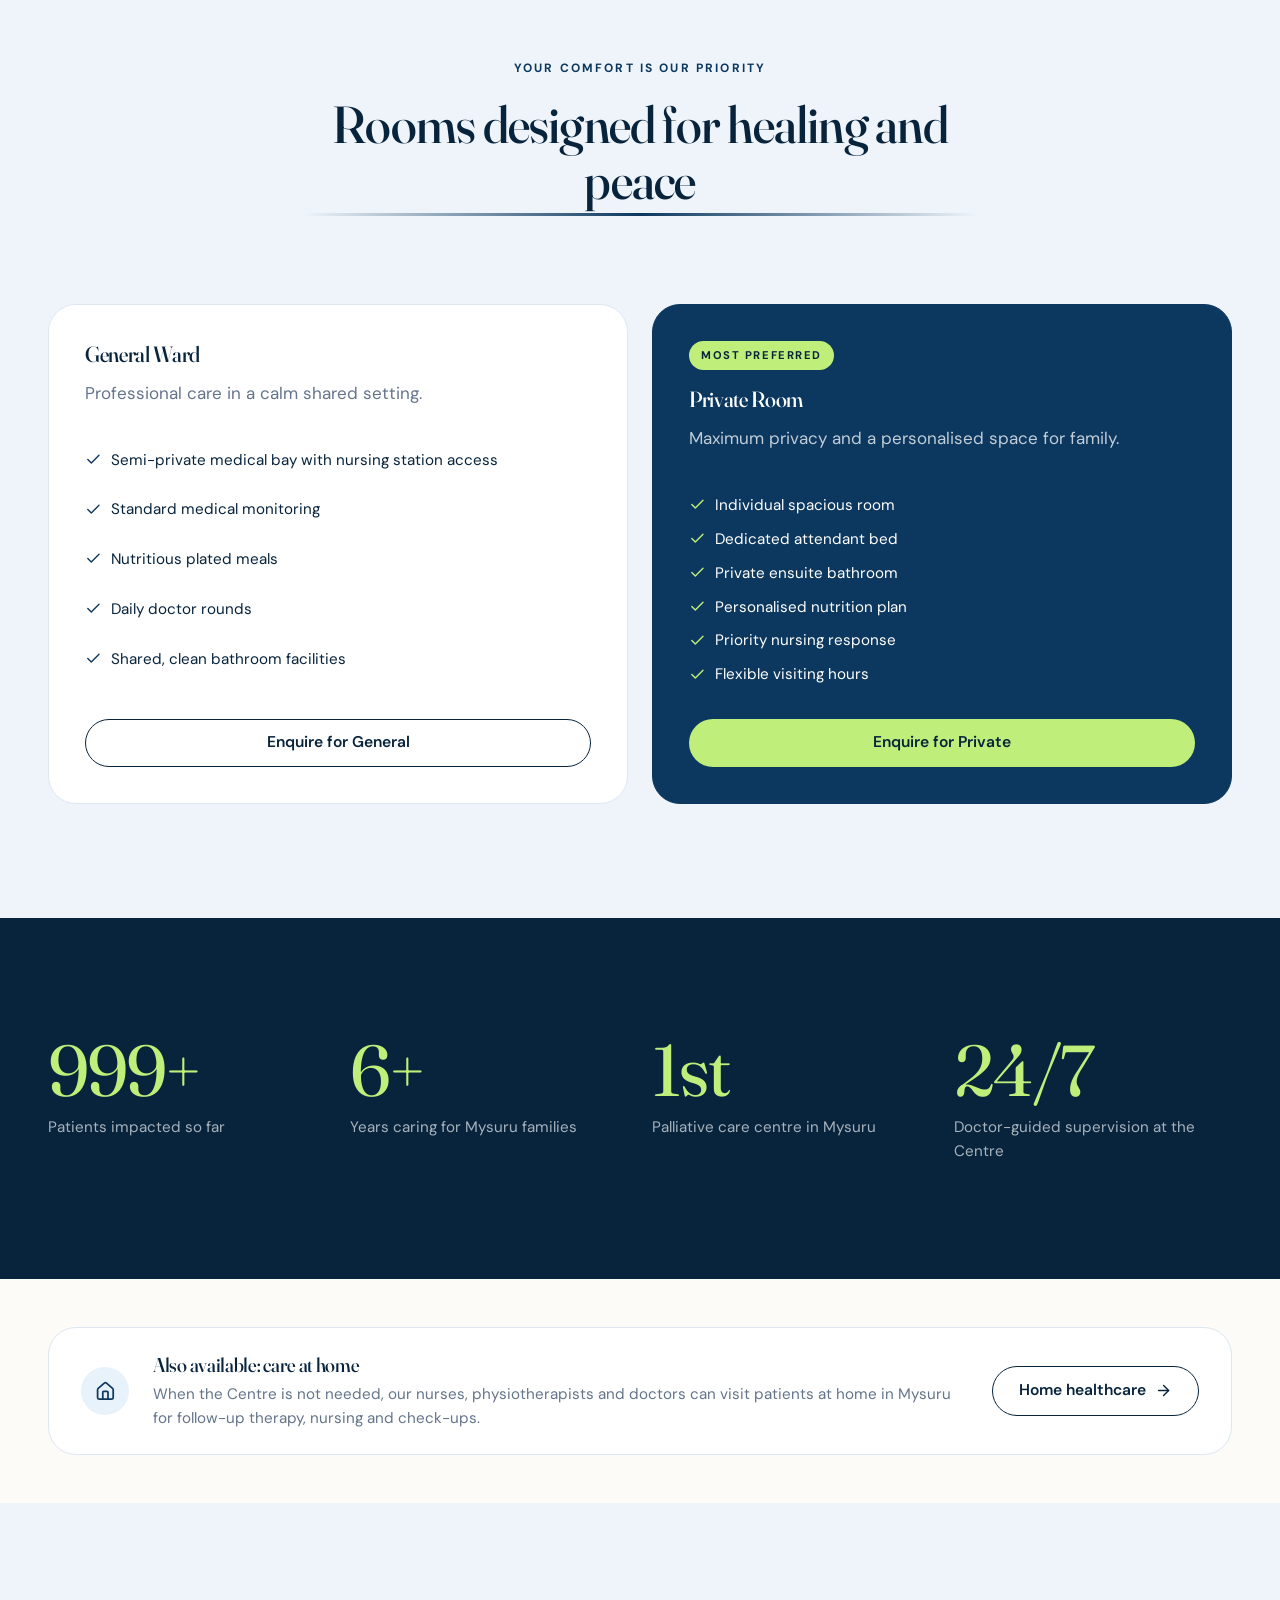
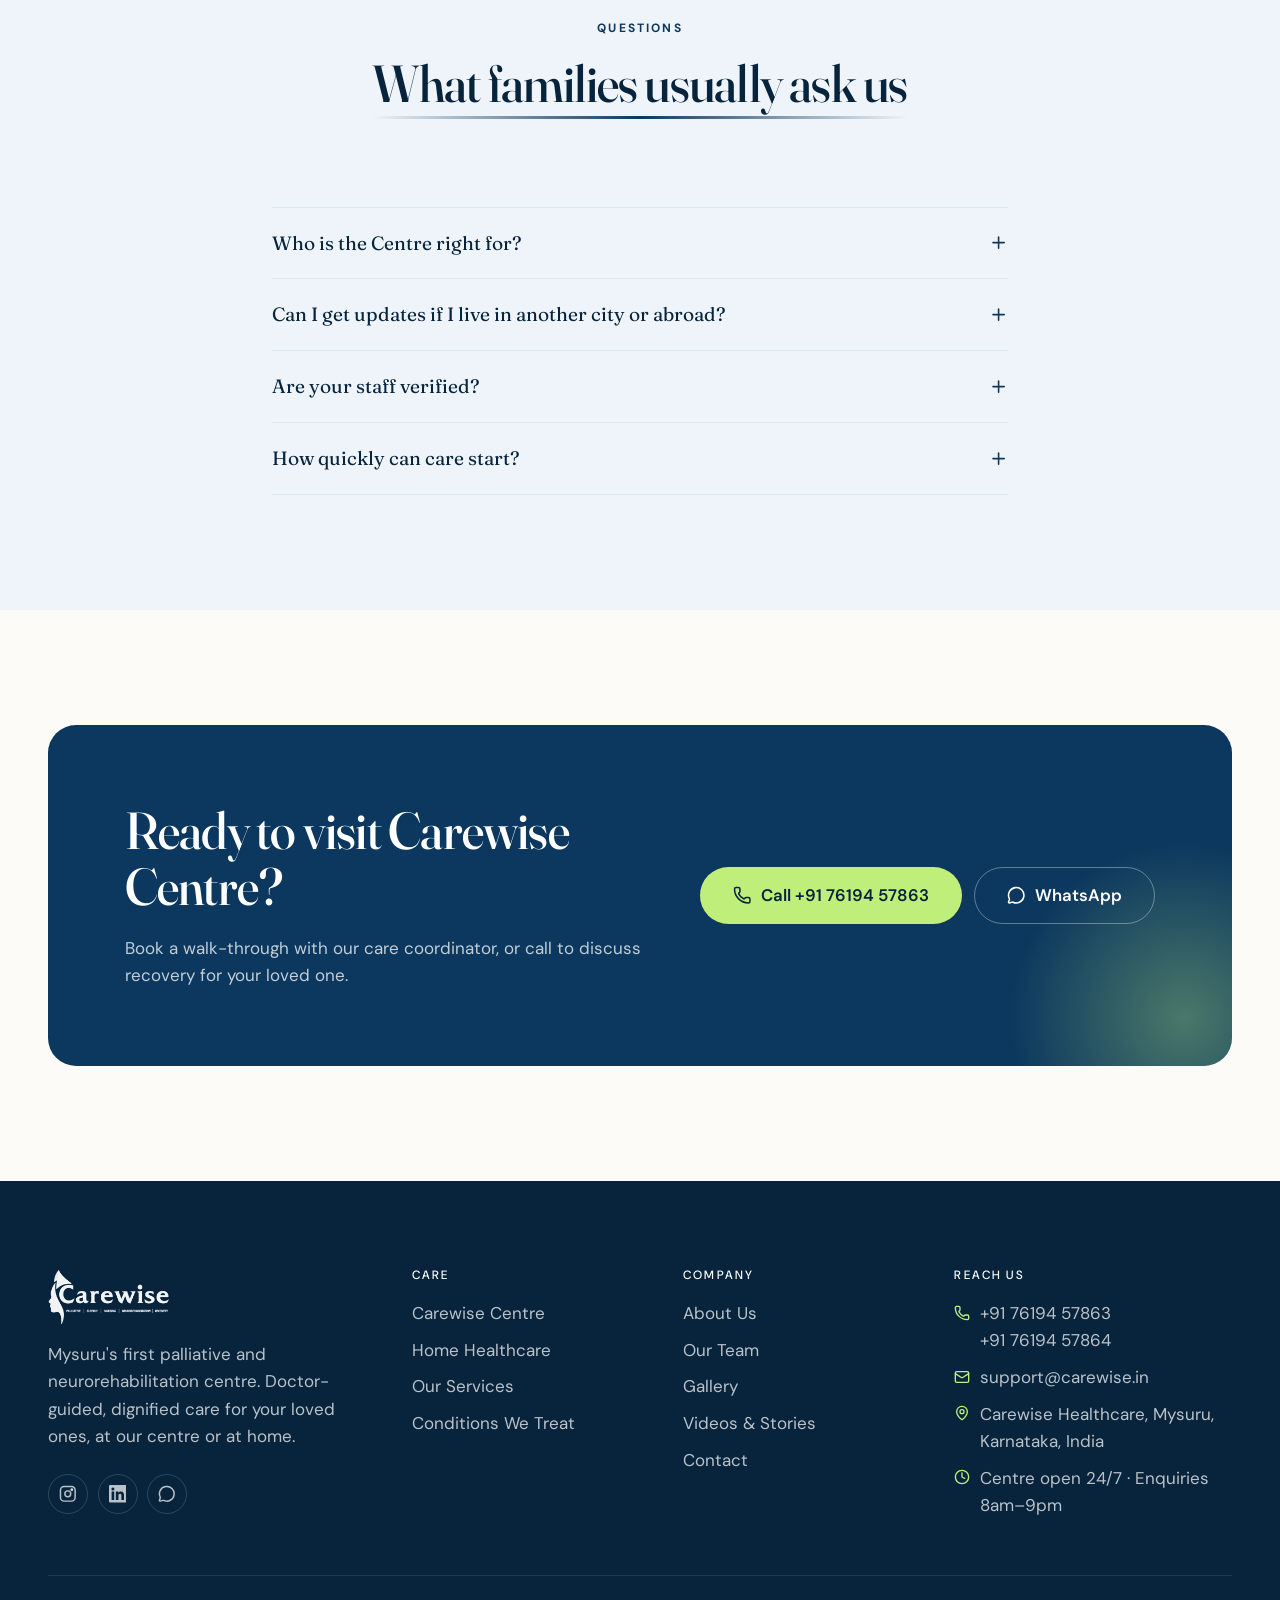
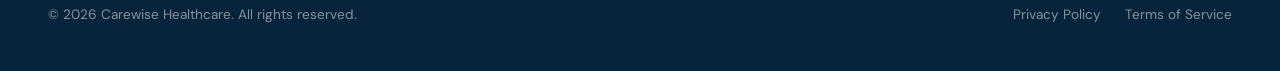
==== commit de04366c: "Gallery: uniform tiles with overlaid captions; photos open in a lightbox Gallery page uses the same " ====
--- a/index.html
+++ b/index.html
@@ -8,8 +8,8 @@
     <meta name="theme-color" content="#fbf7f0" />
     <link rel="preload" href="assets/fonts/fraunces.woff2" as="font" type="font/woff2" crossorigin />
     <link rel="preload" href="assets/fonts/dm-sans.woff2" as="font" type="font/woff2" crossorigin />
-    <link rel="stylesheet" href="assets/css/site.css?v=1794404162" />
-    <link rel="stylesheet" href="assets/css/motion.css?v=1794404162" />
+    <link rel="stylesheet" href="assets/css/site.css?v=1794404309" />
+    <link rel="stylesheet" href="assets/css/motion.css?v=1794404309" />
     <script>document.documentElement.classList.add("js");</script>
   </head>
   <body>
@@ -256,23 +256,33 @@
             <p class="lead measure">Private rooms, a rehabilitation ward, therapy space and a family lounge in the heart of Mysuru.</p>
           </div><div class="fac-grid">
             <figure class="fac-tile fac-tile--wide reveal">
-              <img src="assets/img/facility/facility-06.jpg" alt="Carewise Centre entrance, Mysuru" loading="lazy" />
+              <button class="img-open" type="button" data-src="assets/img/facility/facility-06.jpg" data-caption="Carewise Centre entrance, Mysuru" aria-label="View larger: Carewise Centre entrance, Mysuru">
+                <img src="assets/img/facility/facility-06.jpg" alt="Carewise Centre entrance, Mysuru" loading="lazy" />
+              </button>
               <figcaption>Carewise Centre entrance, Mysuru</figcaption>
             </figure>
             <figure class="fac-tile reveal">
-              <img src="assets/img/facility/facility-09.jpg" alt="Rehabilitation ward with therapy area" loading="lazy" />
+              <button class="img-open" type="button" data-src="assets/img/facility/facility-09.jpg" data-caption="Rehabilitation ward with therapy area" aria-label="View larger: Rehabilitation ward with therapy area">
+                <img src="assets/img/facility/facility-09.jpg" alt="Rehabilitation ward with therapy area" loading="lazy" />
+              </button>
               <figcaption>Rehabilitation ward with therapy area</figcaption>
             </figure>
             <figure class="fac-tile reveal">
-              <img src="assets/img/facility/facility-02.jpg" alt="Private room with attendant bed" loading="lazy" />
+              <button class="img-open" type="button" data-src="assets/img/facility/facility-02.jpg" data-caption="Private room with attendant bed" aria-label="View larger: Private room with attendant bed">
+                <img src="assets/img/facility/facility-02.jpg" alt="Private room with attendant bed" loading="lazy" />
+              </button>
               <figcaption>Private room with attendant bed</figcaption>
             </figure>
             <figure class="fac-tile reveal">
-              <img src="assets/img/facility/facility-01.jpg" alt="Reception and family lounge" loading="lazy" />
+              <button class="img-open" type="button" data-src="assets/img/facility/facility-01.jpg" data-caption="Reception and family lounge" aria-label="View larger: Reception and family lounge">
+                <img src="assets/img/facility/facility-01.jpg" alt="Reception and family lounge" loading="lazy" />
+              </button>
               <figcaption>Reception and family lounge</figcaption>
             </figure>
             <figure class="fac-tile reveal">
-              <img src="assets/img/facility/facility-10.jpg" alt="General ward beds with privacy curtains" loading="lazy" />
+              <button class="img-open" type="button" data-src="assets/img/facility/facility-10.jpg" data-caption="General ward beds with privacy curtains" aria-label="View larger: General ward beds with privacy curtains">
+                <img src="assets/img/facility/facility-10.jpg" alt="General ward beds with privacy curtains" loading="lazy" />
+              </button>
               <figcaption>General ward beds with privacy curtains</figcaption>
             </figure></div><p class="center" style="margin-top:2.5rem"><a class="btn btn-outline" href="gallery.html">See all photos <i data-lucide="arrow-right"></i></a></p>
         </div>
@@ -461,12 +471,22 @@
       </div>
       <button class="vt-lb-nav vt-lb-next" type="button" aria-label="Next video"><i data-lucide="chevron-right"></i></button>
     </div>
+    
+    <div class="vt-lightbox img-lightbox" id="img-lightbox" hidden aria-modal="true" role="dialog" aria-label="Photo">
+      <button class="vt-lb-close" type="button" aria-label="Close"><i data-lucide="x"></i></button>
+      <button class="vt-lb-nav vt-lb-prev" type="button" aria-label="Previous photo"><i data-lucide="chevron-left"></i></button>
+      <figure class="img-lb-frame">
+        <img class="img-lb-img" alt="" />
+        <figcaption class="img-lb-caption"></figcaption>
+      </figure>
+      <button class="vt-lb-nav vt-lb-next" type="button" aria-label="Next photo"><i data-lucide="chevron-right"></i></button>
+    </div>
     <div class="sticky-bar">
       <a class="btn btn-dark" href="tel:+917619457863" aria-label="Call +91 76194 57863"><i data-lucide="phone"></i><span>Call +91 76194 57863</span></a>
       <a class="btn btn-wa" href="https://wa.me/917619457863" aria-label="Chat on WhatsApp"><i data-lucide="message-circle"></i><span>Chat on WhatsApp</span></a>
     </div>
-    <script src="assets/js/lucide.min.js?v=1794404162"></script>
-    <script src="assets/js/site.js?v=1794404162"></script>
-    <script src="assets/js/motion.js?v=1794404162"></script>
+    <script src="assets/js/lucide.min.js?v=1794404309"></script>
+    <script src="assets/js/site.js?v=1794404309"></script>
+    <script src="assets/js/motion.js?v=1794404309"></script>
   </body>
 </html>
--- a/assets/css/site.css
+++ b/assets/css/site.css
@@ -2878,3 +2878,76 @@
     max-height: calc(100vh - 8.5rem);
   }
 }
+
+/* ---- Clickable image tiles + image lightbox ---- */
+.fac-tile .img-open {
+  display: block;
+  width: 100%;
+  height: 100%;
+  padding: 0;
+  cursor: zoom-in;
+}
+.fac-tile .img-open img {
+  width: 100%;
+  height: 100%;
+  object-fit: cover;
+  display: block;
+  transition: transform 0.8s ease;
+}
+.fac-tile figcaption {
+  pointer-events: none;
+}
+@media (min-width: 900px) {
+  .fac-grid--uniform {
+    grid-template-columns: repeat(3, 1fr);
+    grid-auto-rows: 260px;
+  }
+}
+.img-lightbox {
+  grid-template-columns: auto 1fr auto;
+}
+.img-lb-frame {
+  margin: 0;
+  justify-self: center;
+  position: relative;
+  max-width: min(92vw, 1200px);
+  max-height: calc(100vh - 6rem);
+  border-radius: var(--r-lg);
+  overflow: hidden;
+  background: #000;
+  box-shadow: 0 40px 80px -30px rgba(0, 0, 0, 0.8);
+  transform: scale(0.96);
+  transition: transform 0.3s cubic-bezier(0.22, 1, 0.36, 1);
+}
+.vt-lightbox.is-open .img-lb-frame {
+  transform: none;
+}
+.img-lb-img {
+  display: block;
+  max-width: min(92vw, 1200px);
+  max-height: calc(100vh - 6rem);
+  width: auto;
+  height: auto;
+  object-fit: contain;
+}
+.img-lb-caption {
+  position: absolute;
+  left: 0;
+  right: 0;
+  bottom: 0;
+  padding: 2.5rem 1.25rem 1rem;
+  background: linear-gradient(180deg, transparent, rgba(8, 36, 61, 0.85));
+  color: var(--white);
+  font-size: 0.95rem;
+  font-weight: 500;
+}
+@media (max-width: 719px) {
+  .img-lightbox {
+    grid-template-columns: 1fr;
+  }
+  .img-lb-frame,
+  .img-lb-img {
+    max-width: 100%;
+    max-height: calc(100vh - 8.5rem);
+  }
+}
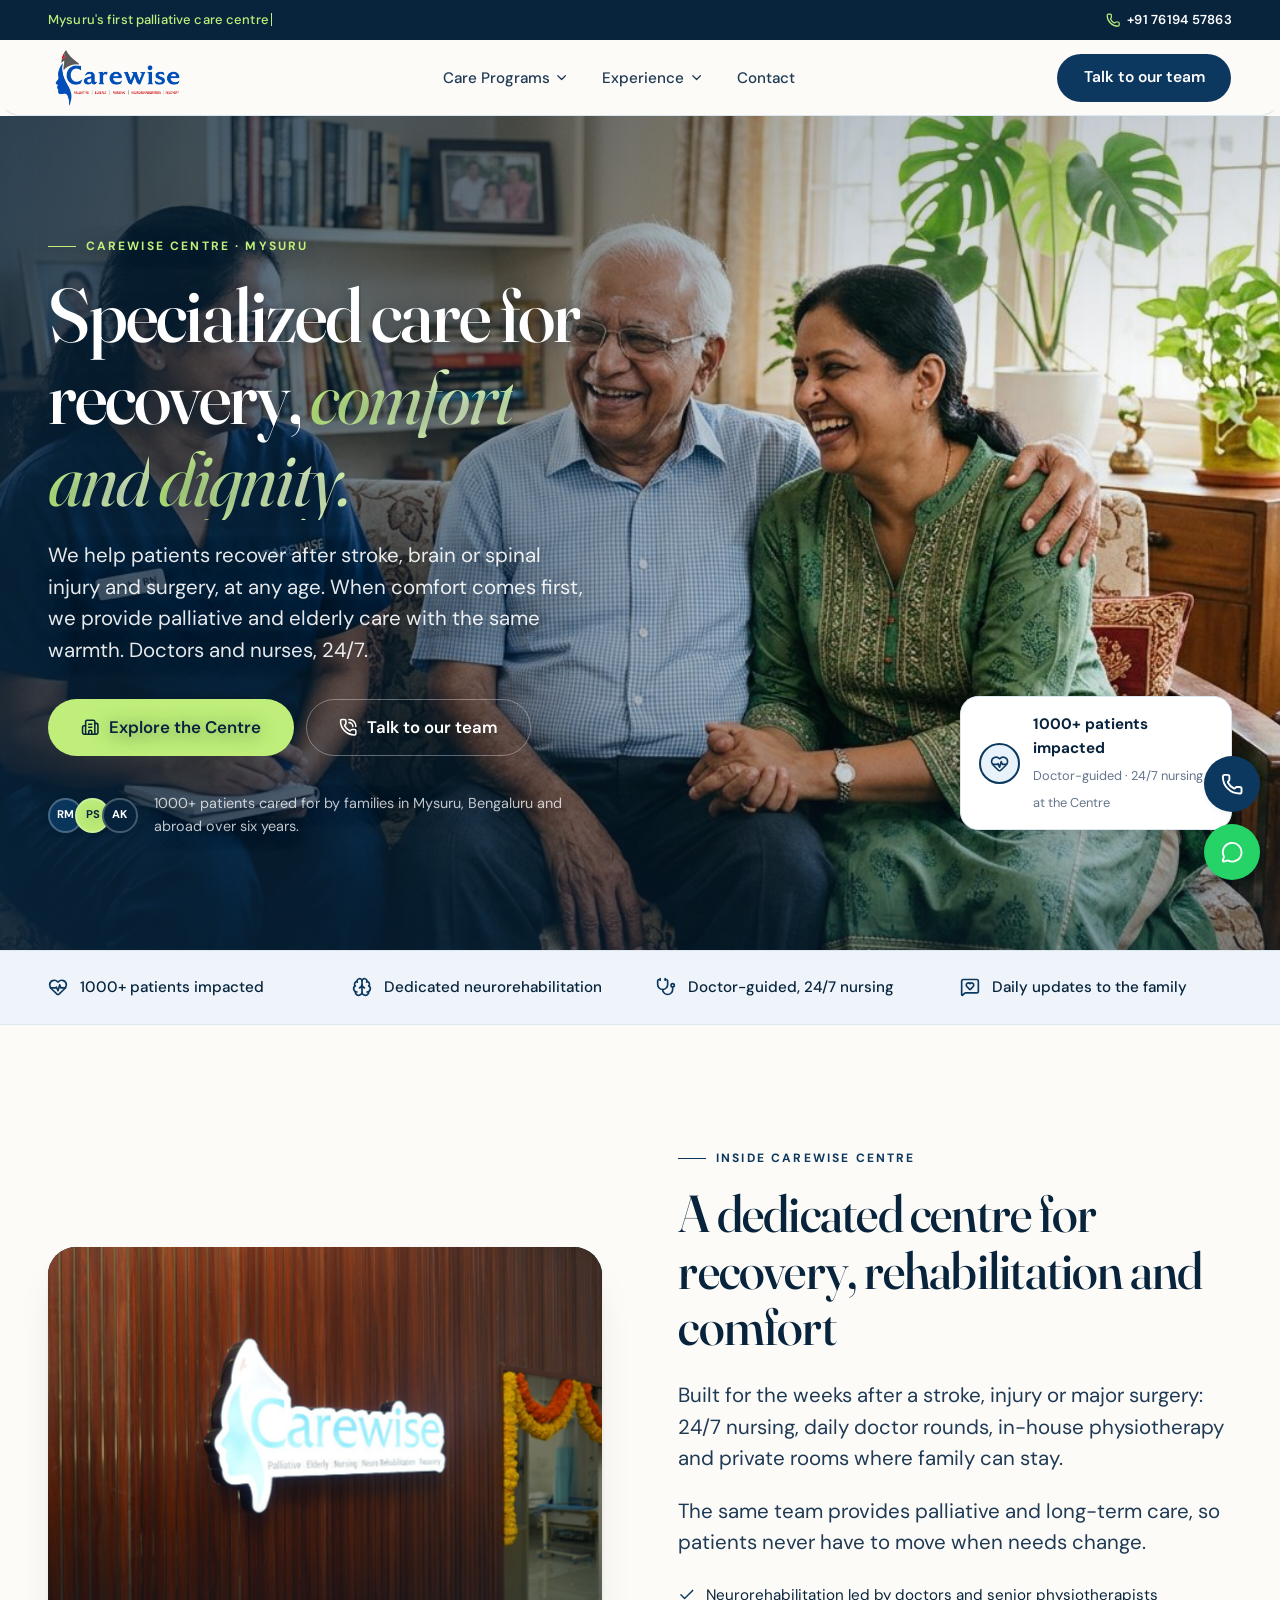
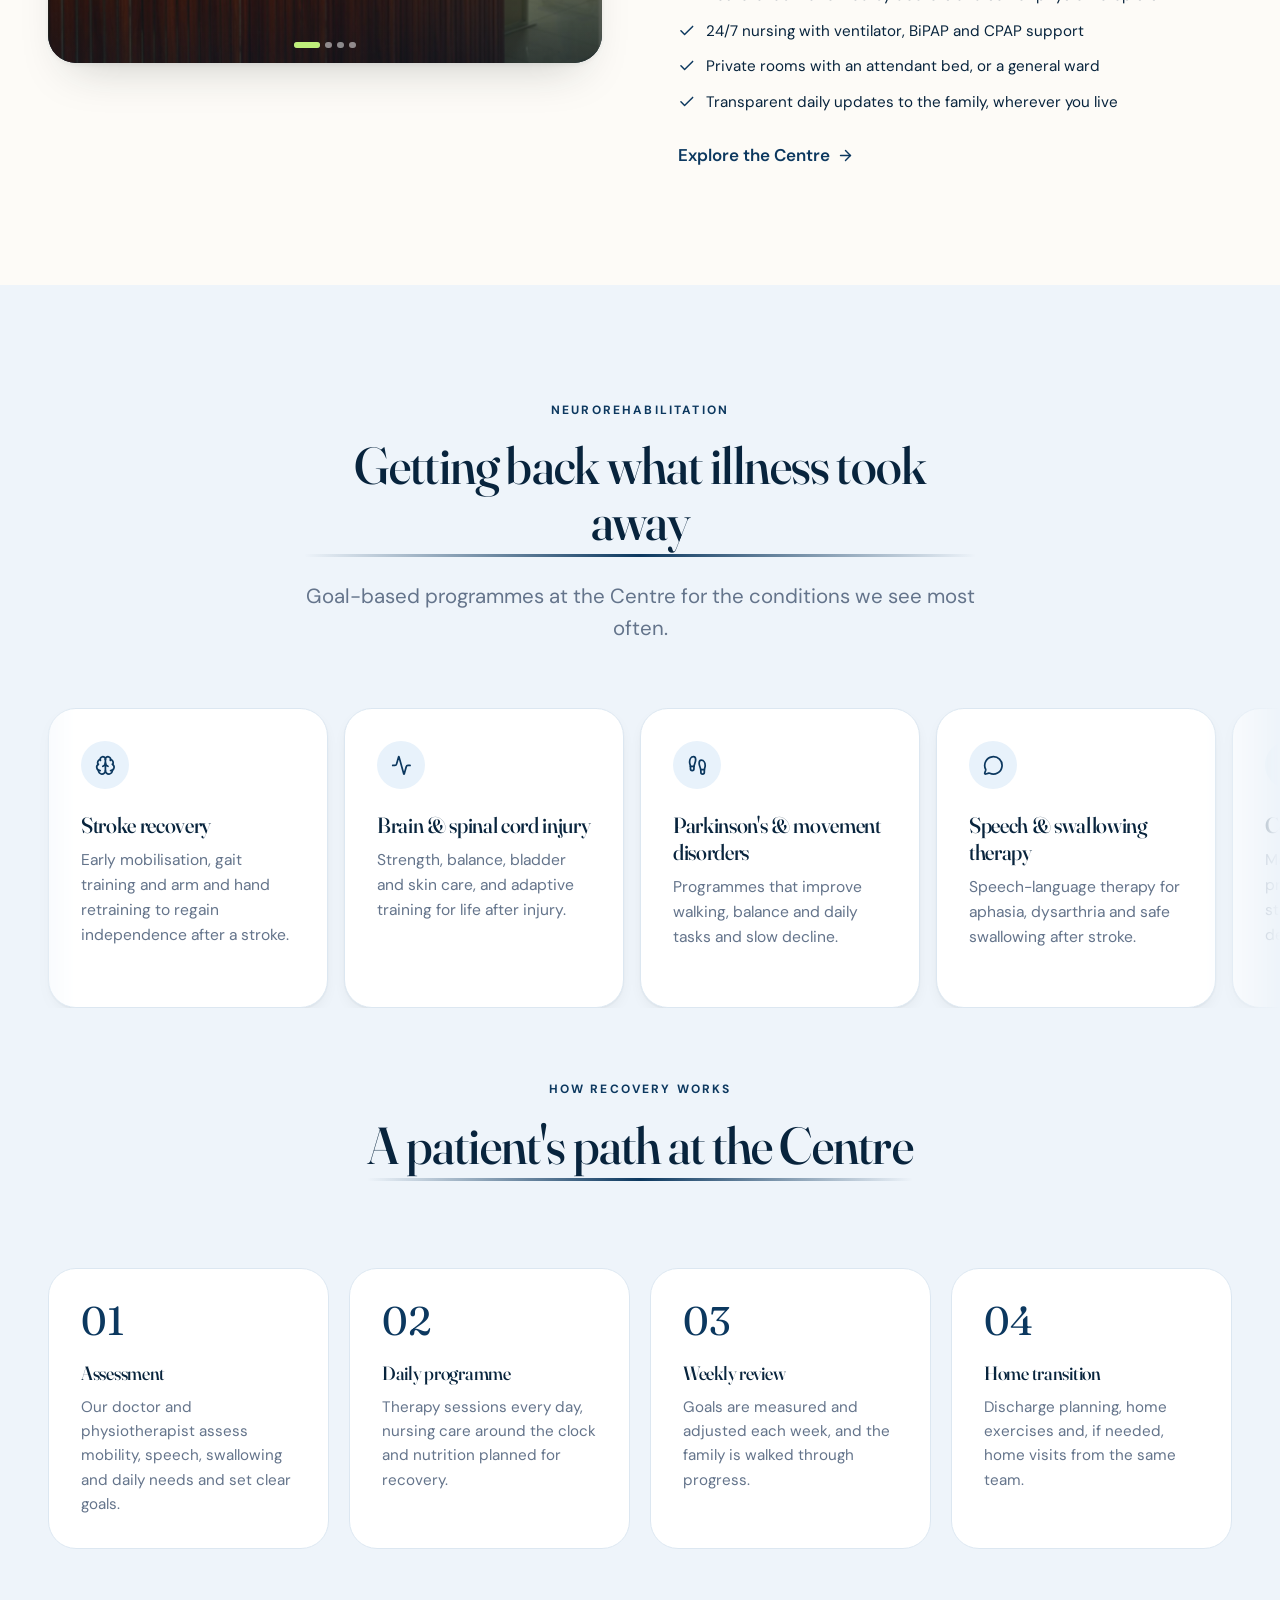
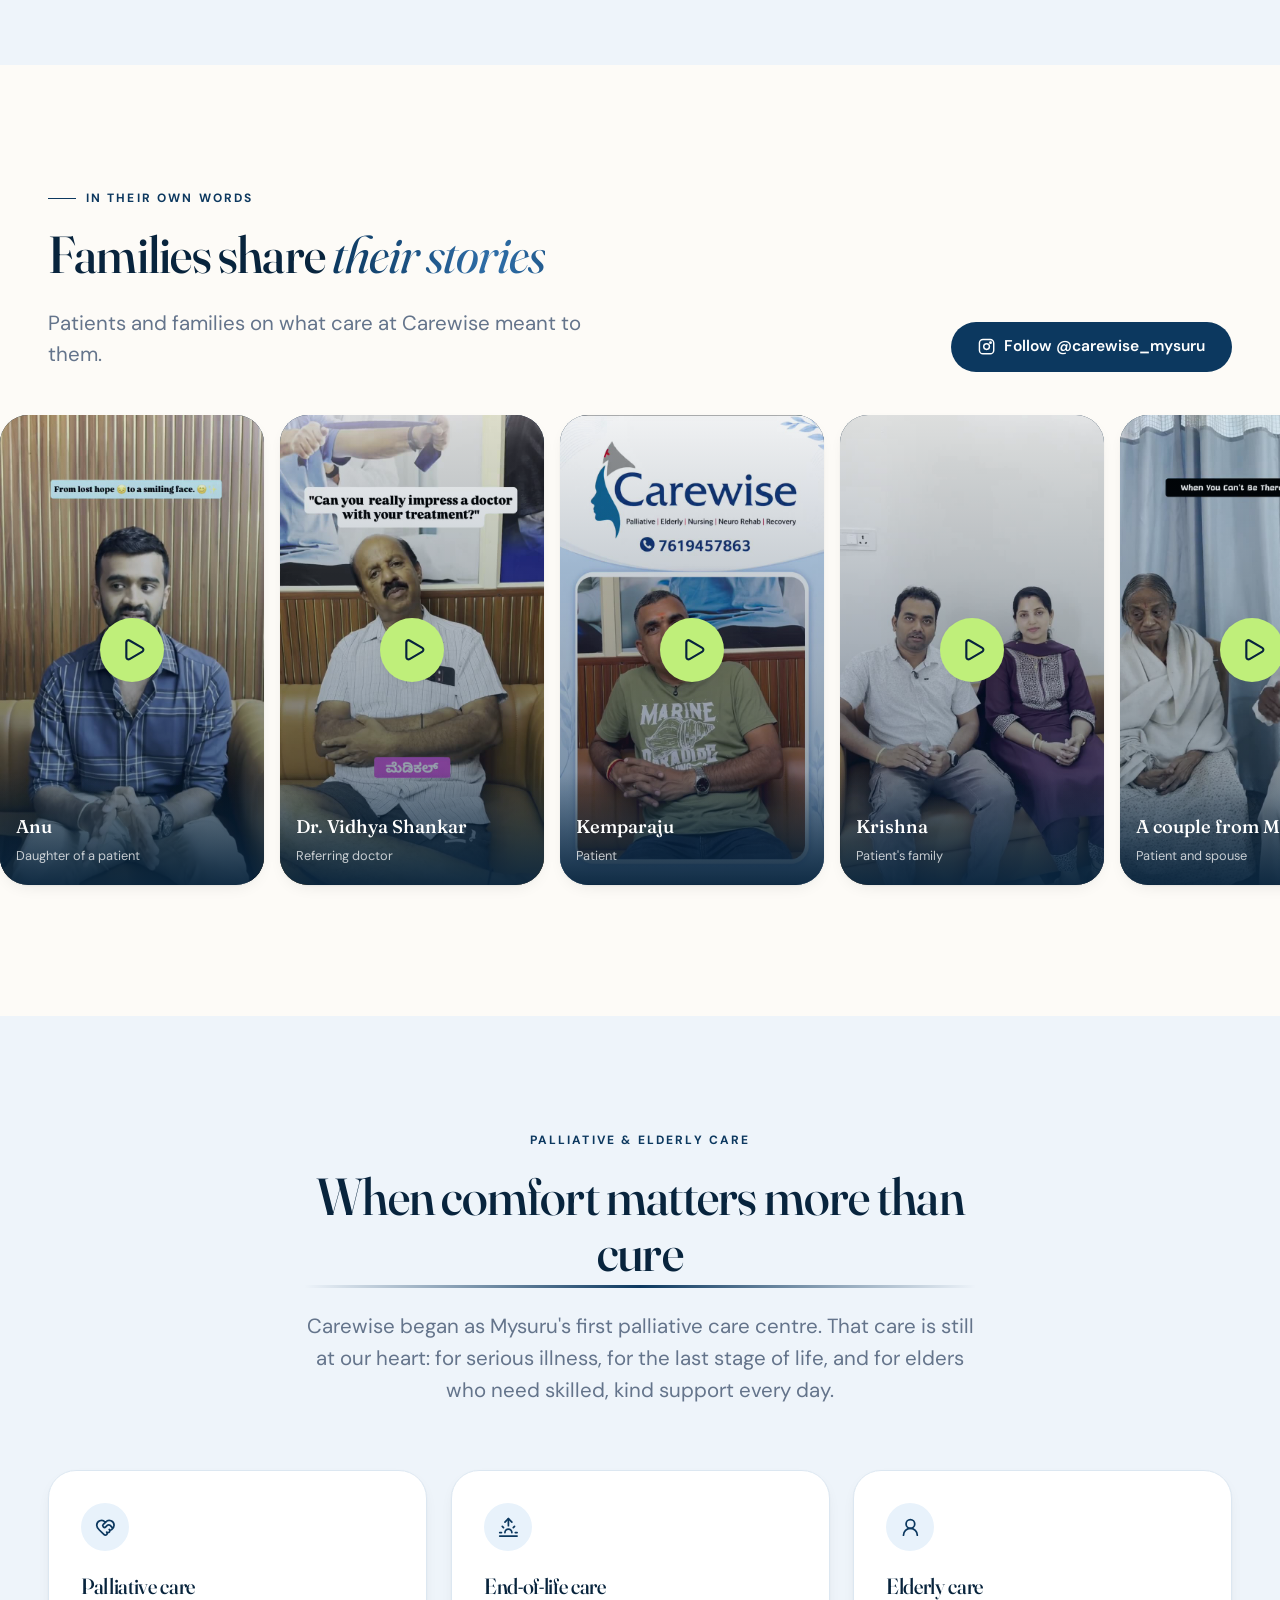
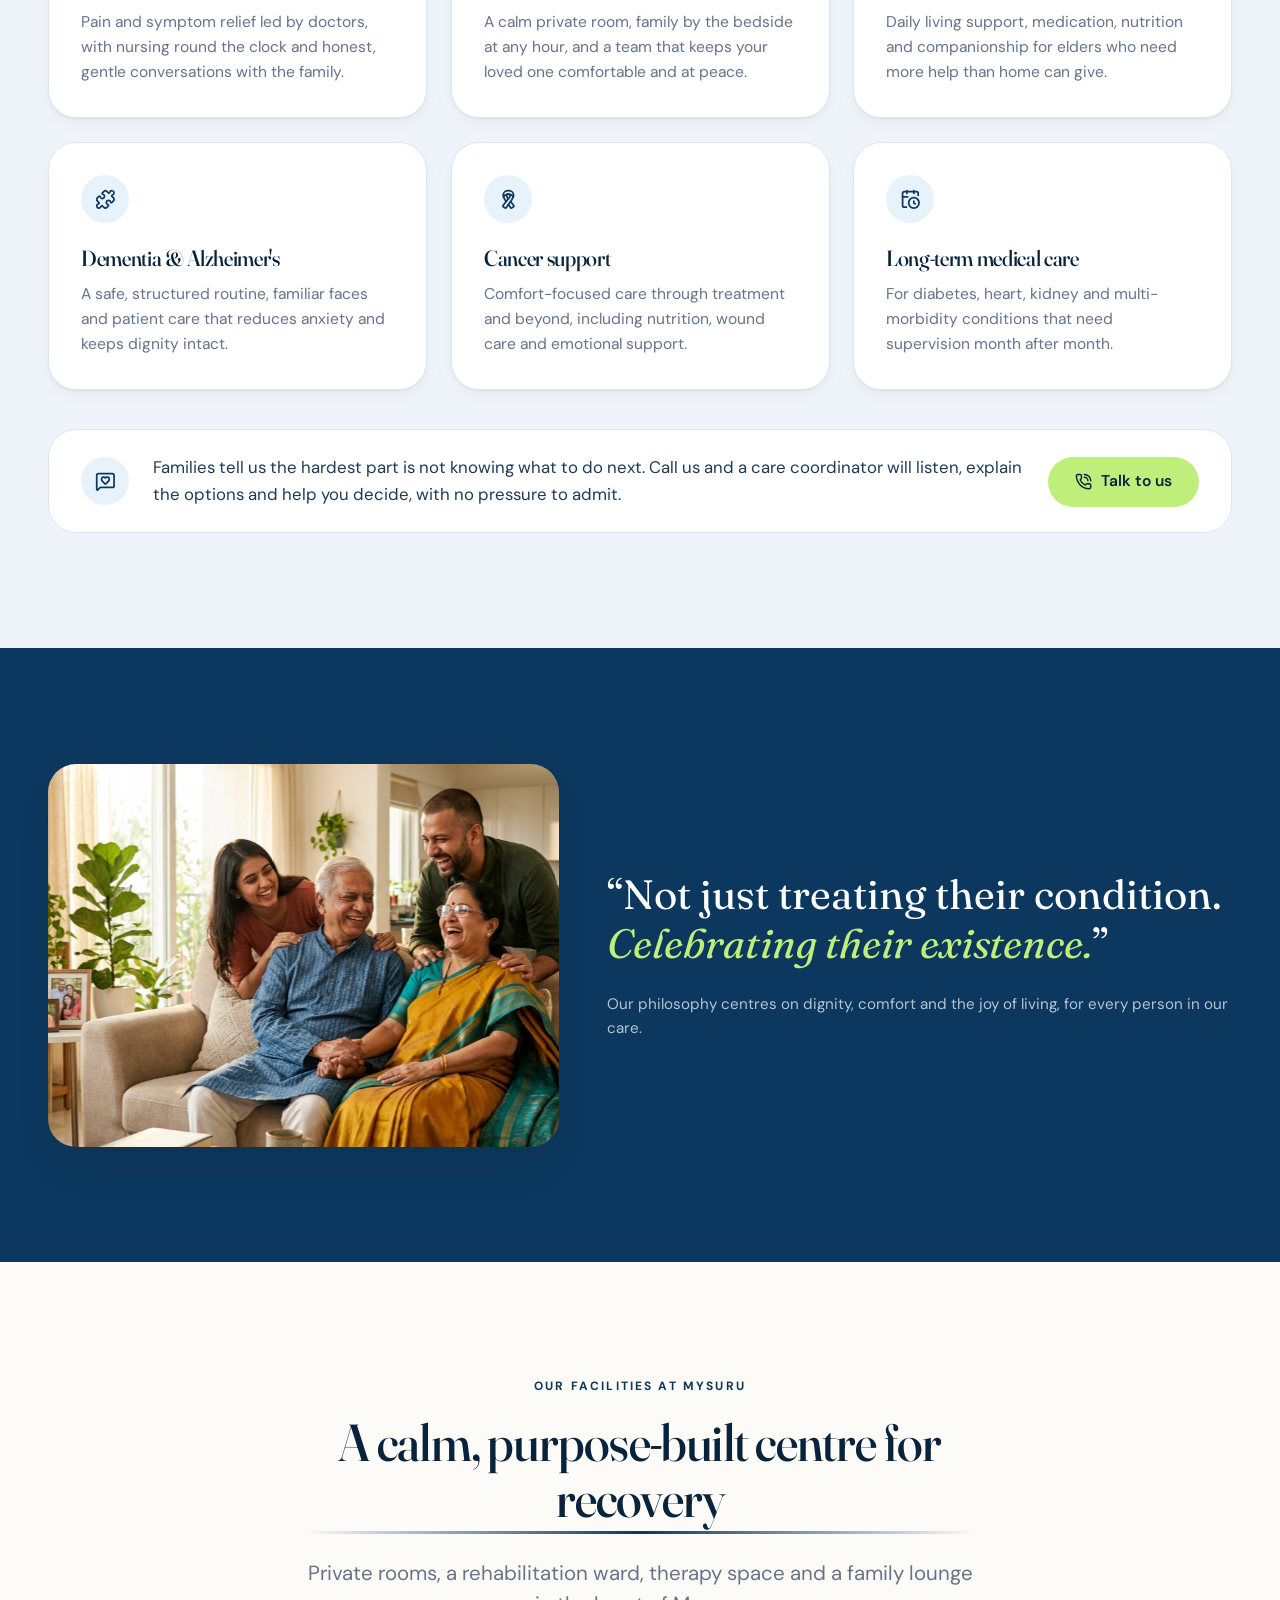
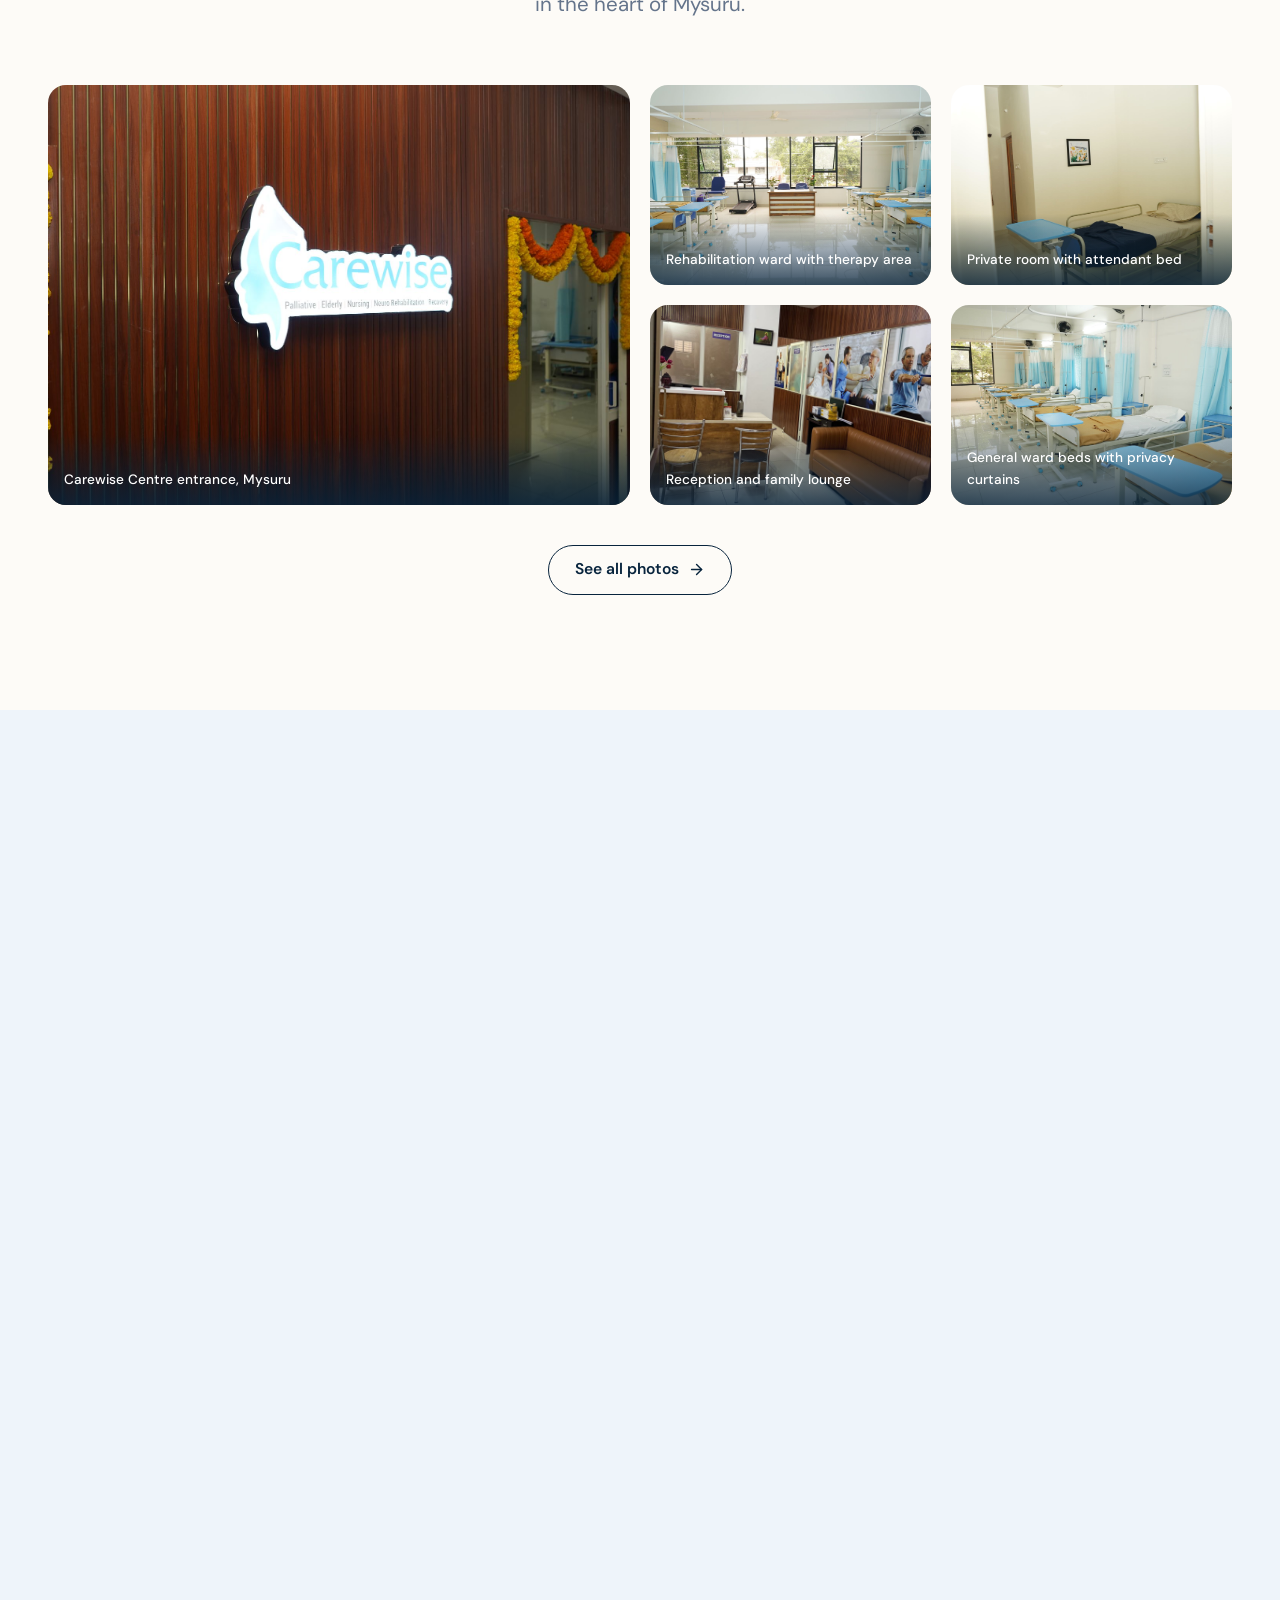
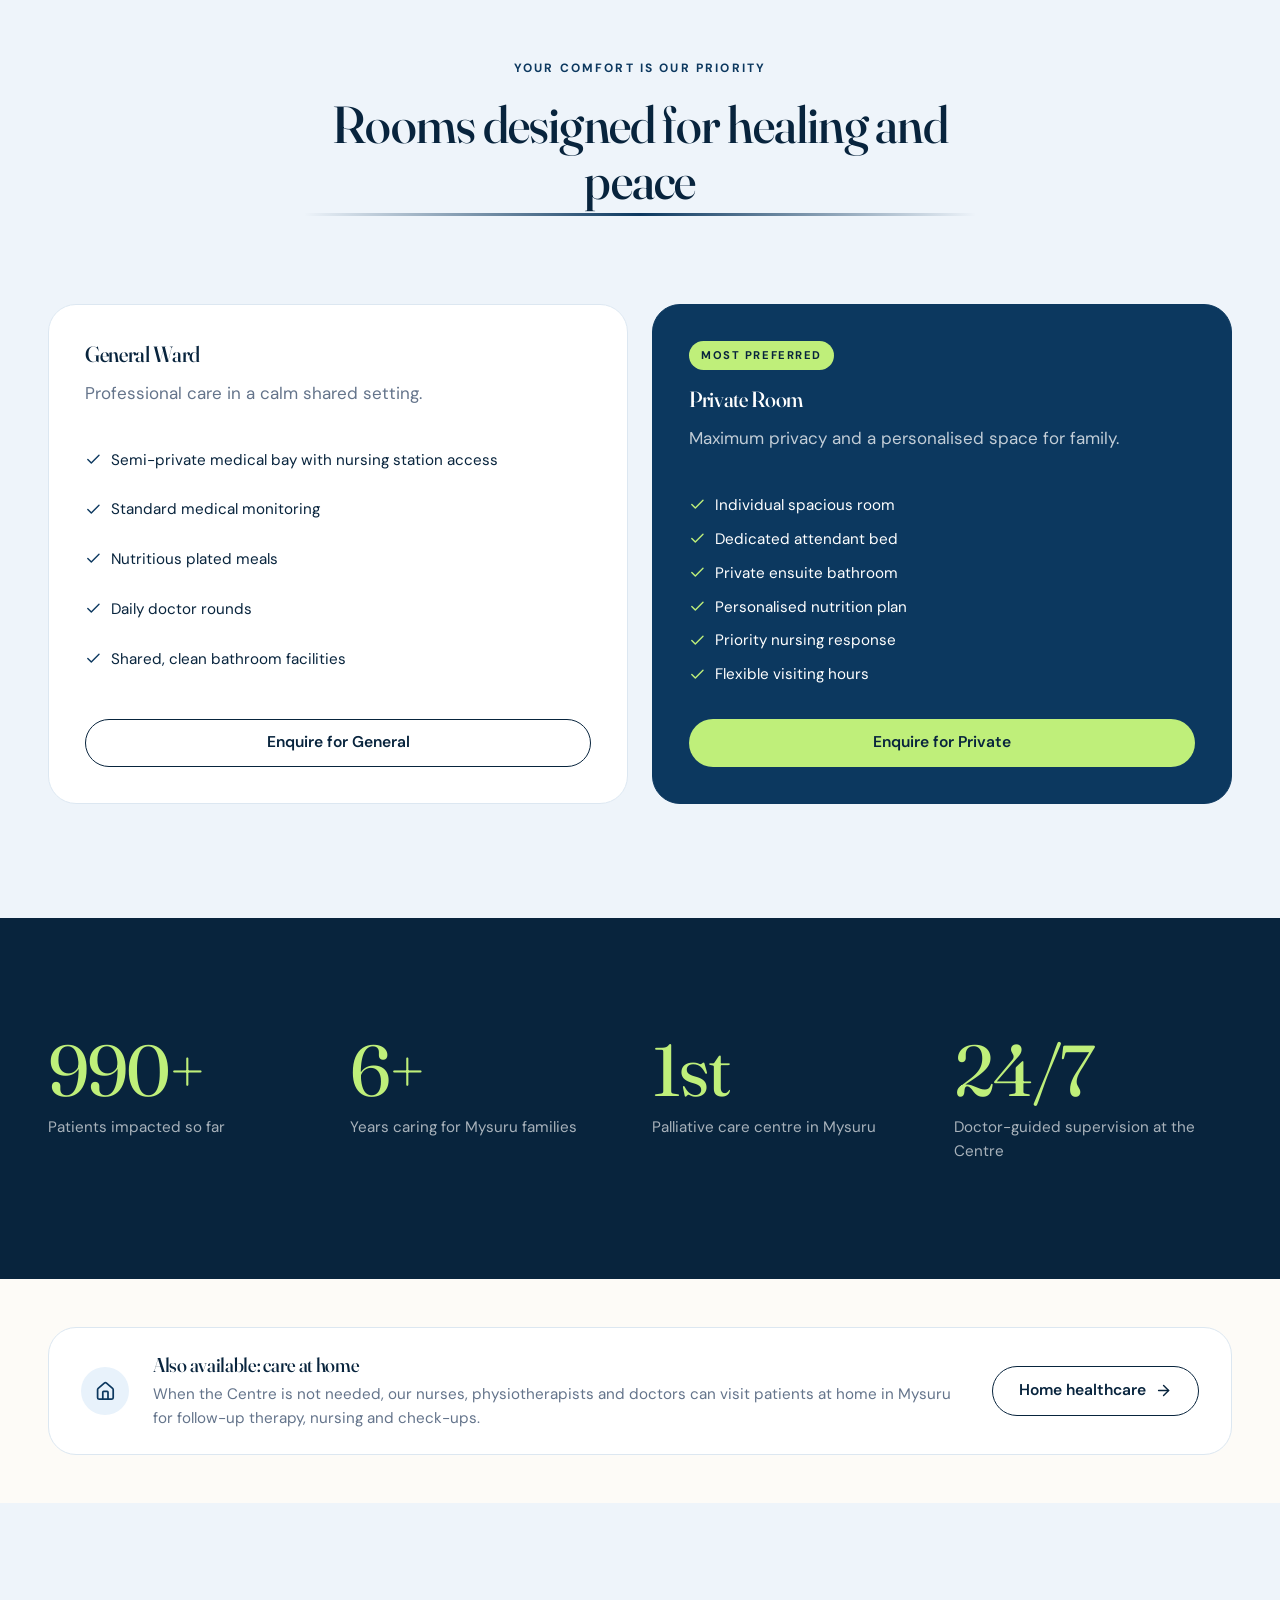
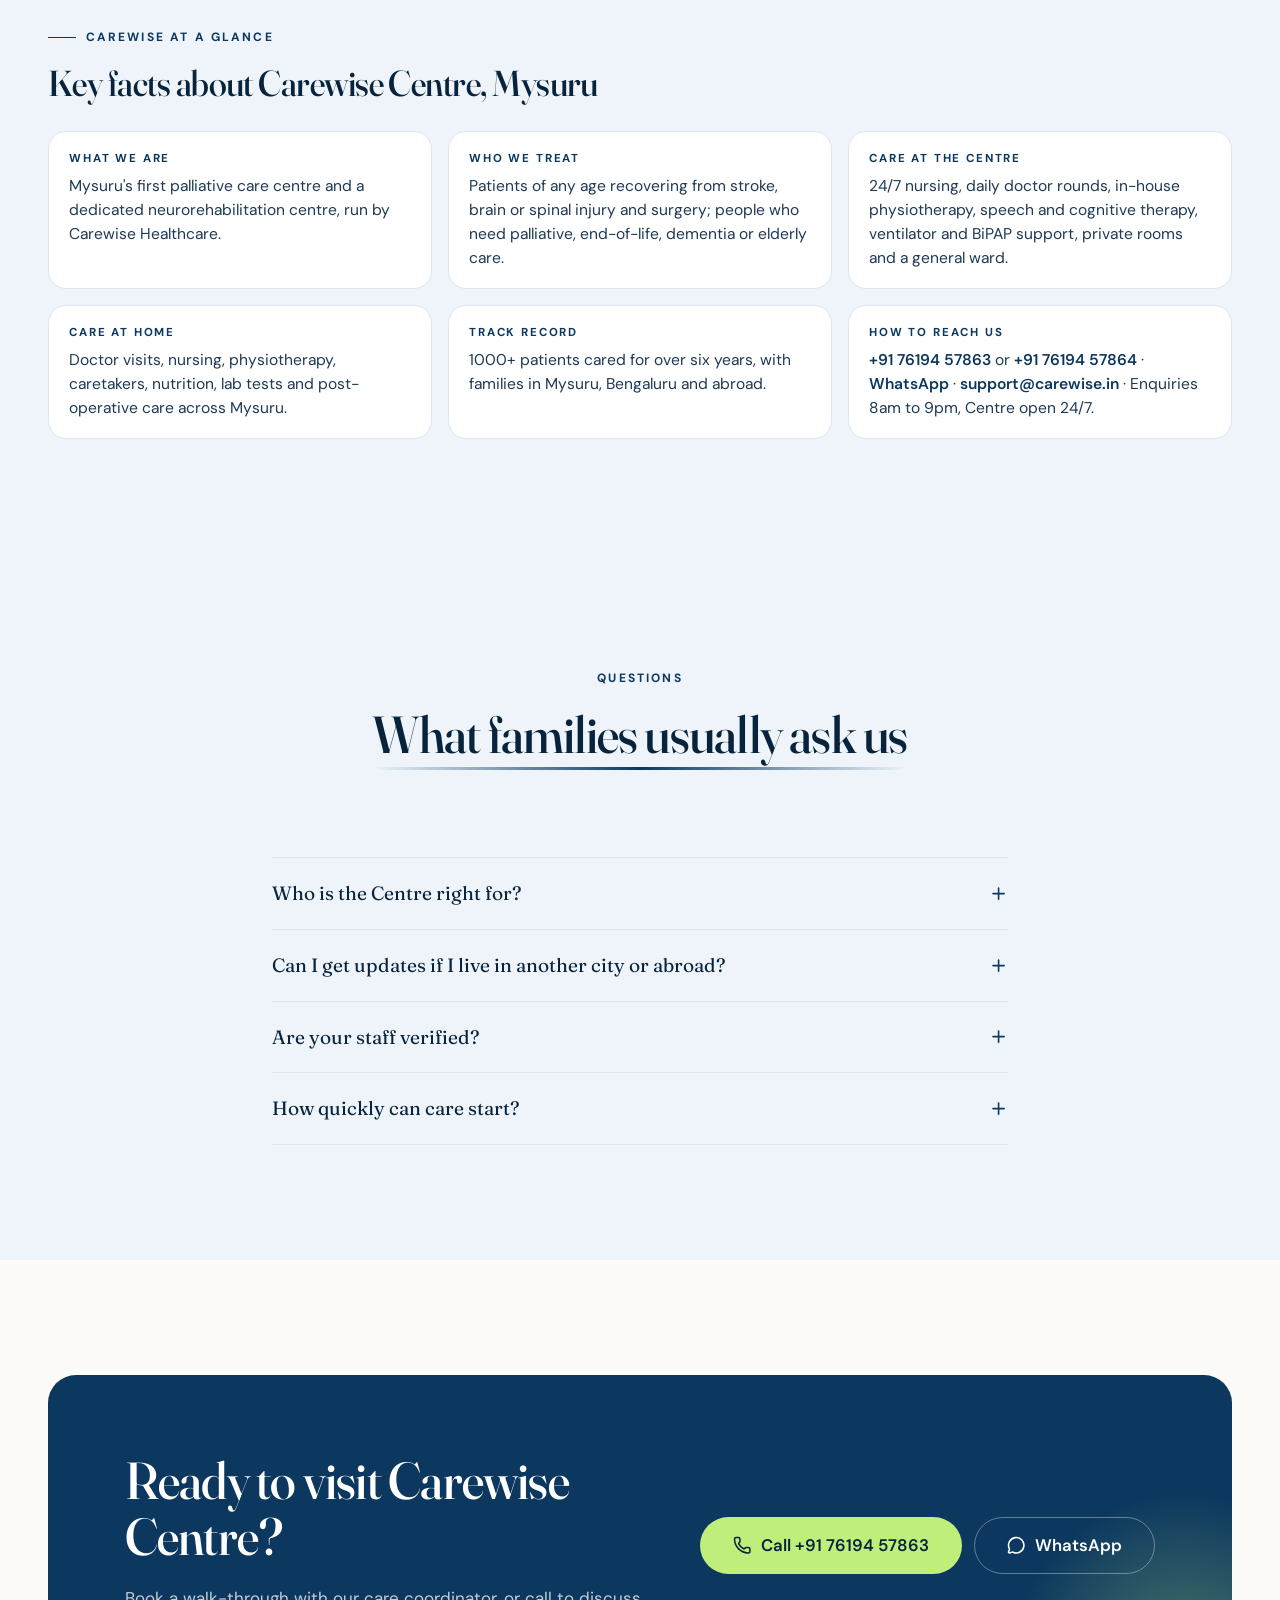
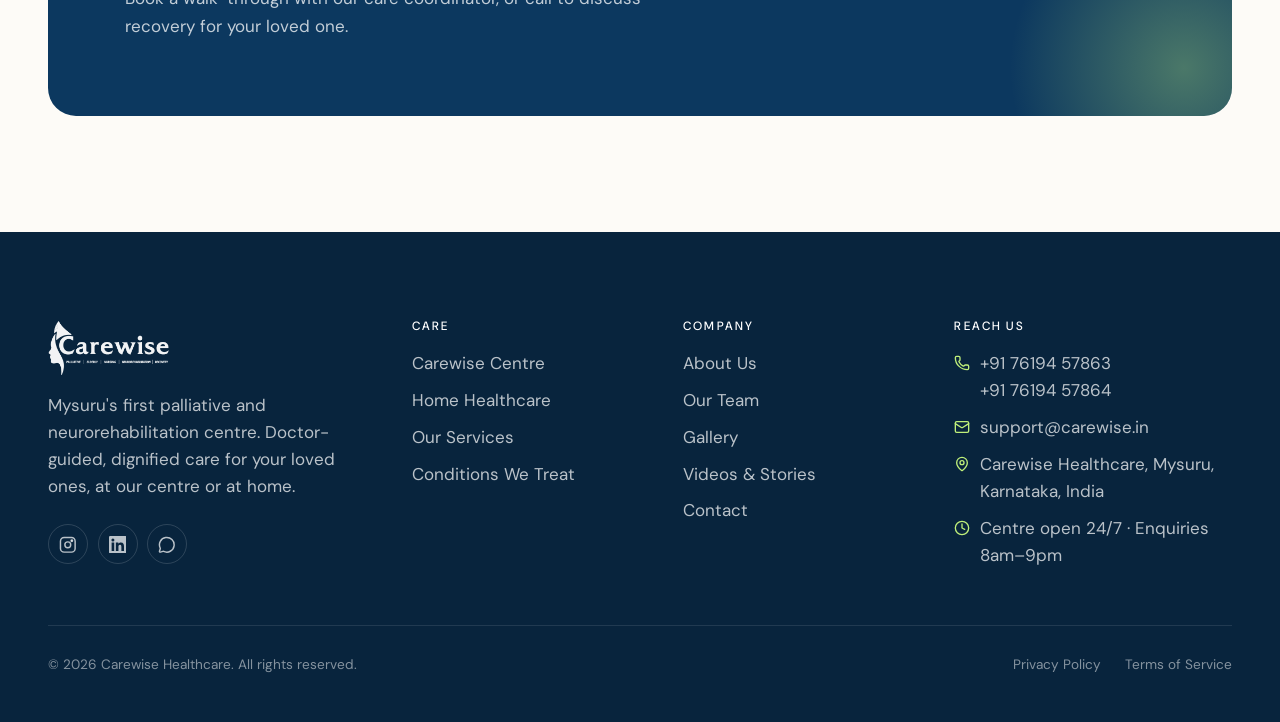
==== commit 5c801112: "SEO and GEO: full meta head, structured data, sitemap, robots, llms.txt, facts block - Per-page cano" ====
--- a/index.html
+++ b/index.html
@@ -1,16 +1,51 @@
 <!DOCTYPE html>
-<html lang="en">
+<html lang="en-IN">
   <head>
     <meta charset="utf-8" />
     <meta name="viewport" content="width=device-width, initial-scale=1" />
-    <title>Carewise Centre | Neurorehabilitation &amp; Palliative Care, Mysuru</title>
-    <meta name="description" content="Carewise Centre, Mysuru's first palliative and neurorehabilitation centre: stroke recovery, 24/7 nursing and doctor-guided care. 1000+ patients impacted." />
-    <meta name="theme-color" content="#fbf7f0" />
+    <title>Carewise Centre Mysuru | Neurorehabilitation, Palliative &amp; Elderly Care</title>
+    <meta name="description" content="Carewise Centre is Mysuru's first palliative care centre and a dedicated neurorehabilitation centre: stroke and injury recovery, post-surgical rehab, palliative and elderly care with 24/7 nursing and daily doctor rounds. 1000+ patients cared for." />
+    <link rel="canonical" href="https://carewise.sketchxflow.com/" />
+    <meta name="robots" content="index, follow, max-image-preview:large, max-snippet:-1, max-video-preview:-1" />
+    <meta name="theme-color" content="#0c385f" />
+    <meta name="geo.region" content="IN-KA" />
+    <meta name="geo.placename" content="Mysuru, Karnataka" />
+    <meta property="og:type" content="website" />
+    <meta property="og:site_name" content="Carewise Healthcare" />
+    <meta property="og:locale" content="en_IN" />
+    <meta property="og:title" content="Carewise Centre Mysuru | Neurorehabilitation, Palliative & Elderly Care" />
+    <meta property="og:description" content="Carewise Centre is Mysuru's first palliative care centre and a dedicated neurorehabilitation centre: stroke and injury recovery, post-surgical rehab, palliative and elderly care with 24/7 nursing and daily doctor rounds. 1000+ patients cared for." />
+    <meta property="og:url" content="https://carewise.sketchxflow.com/" />
+    <meta property="og:image" content="https://carewise.sketchxflow.com/assets/img/og-image.jpg" />
+    <meta property="og:image:width" content="1200" />
+    <meta property="og:image:height" content="630" />
+    <meta property="og:image:alt" content="Carewise Centre, Mysuru: neurorehabilitation, palliative and elderly care" />
+    <meta name="twitter:card" content="summary_large_image" />
+    <meta name="twitter:title" content="Carewise Centre Mysuru | Neurorehabilitation, Palliative & Elderly Care" />
+    <meta name="twitter:description" content="Carewise Centre is Mysuru's first palliative care centre and a dedicated neurorehabilitation centre: stroke and injury recovery, post-surgical rehab, palliative and elderly care with 24/7 nursing and daily doctor rounds. 1000+ patients cared for." />
+    <meta name="twitter:image" content="https://carewise.sketchxflow.com/assets/img/og-image.jpg" />
+    <link rel="icon" href="favicon.png" type="image/png" sizes="64x64" />
+    <link rel="icon" href="assets/img/icon-192.png" type="image/png" sizes="192x192" />
+    <link rel="apple-touch-icon" href="assets/img/apple-touch-icon.png" />
+    <link rel="manifest" href="site.webmanifest" />
     <link rel="preload" href="assets/fonts/fraunces.woff2" as="font" type="font/woff2" crossorigin />
     <link rel="preload" href="assets/fonts/dm-sans.woff2" as="font" type="font/woff2" crossorigin />
-    <link rel="stylesheet" href="assets/css/site.css?v=1794404309" />
-    <link rel="stylesheet" href="assets/css/motion.css?v=1794404309" />
+    <link rel="stylesheet" href="assets/css/site.css?v=1794855549" />
+    <link rel="stylesheet" href="assets/css/motion.css?v=1794855549" />
     <script>document.documentElement.classList.add("js");</script>
+    <script type="application/ld+json">{"@context":"https://schema.org","@type":["MedicalClinic","LocalBusiness"],"@id":"https://carewise.sketchxflow.com/#organization","name":"Carewise Centre","alternateName":"Carewise Healthcare","url":"https://carewise.sketchxflow.com/","logo":"https://carewise.sketchxflow.com/assets/img/logo.png","image":"https://carewise.sketchxflow.com/assets/img/og-image.jpg","description":"Mysuru's first palliative care centre and a dedicated neurorehabilitation centre: stroke and brain or spinal injury recovery, post-surgical rehabilitation, palliative, end-of-life and elderly care with 24/7 nursing and daily doctor rounds. Home healthcare across Mysuru.","slogan":"Not just treating their condition. Celebrating their existence.","telephone":"+917619457863","email":"support@carewise.in","address":{"@type":"PostalAddress","addressLocality":"Mysuru","addressRegion":"Karnataka","addressCountry":"IN"},"areaServed":[{"@type":"City","name":"Mysuru"},{"@type":"City","name":"Bengaluru"},{"@type":"State","name":"Karnataka"}],"openingHoursSpecification":[{"@type":"OpeningHoursSpecification","dayOfWeek":["Monday","Tuesday","Wednesday","Thursday","Friday","Saturday","Sunday"],"opens":"00:00","closes":"23:59"}],"medicalSpecialty":["PhysicalMedicineAndRehabilitation","Geriatric","Neurology","PalliativeMedicine"],"availableService":[{"@type":"MedicalTherapy","name":"Neurorehabilitation","description":"Stroke, brain and spinal cord injury recovery with physiotherapy, speech and cognitive therapy."},{"@type":"MedicalTherapy","name":"Palliative care","description":"Doctor-led pain and symptom relief with 24/7 nursing."},{"@type":"MedicalTherapy","name":"Elderly care","description":"Daily living support, medication, nutrition and companionship."},{"@type":"MedicalTherapy","name":"Post-surgical rehabilitation","description":"Supervised recovery, wound care and physiotherapy after surgery."},{"@type":"MedicalTherapy","name":"Home healthcare","description":"Doctor visits, nursing, physiotherapy and lab tests at home in Mysuru."}],"sameAs":["https://www.instagram.com/carewise_mysuru/"],"foundingDate":"2020","priceRange":"₹₹"}</script>
+    <script type="application/ld+json">{"@context":"https://schema.org","@type":"WebSite","@id":"https://carewise.sketchxflow.com/#website","url":"https://carewise.sketchxflow.com/","name":"Carewise Centre","publisher":{"@id":"https://carewise.sketchxflow.com/#organization"},"inLanguage":"en-IN"}</script>
+    <script type="application/ld+json">{"@context":"https://schema.org","@type":"WebPage","url":"https://carewise.sketchxflow.com/","name":"Carewise Centre Mysuru | Neurorehabilitation, Palliative & Elderly Care","description":"Carewise Centre is Mysuru's first palliative care centre and a dedicated neurorehabilitation centre: stroke and injury recovery, post-surgical rehab, palliative and elderly care with 24/7 nursing and daily doctor rounds. 1000+ patients cared for.","isPartOf":{"@id":"https://carewise.sketchxflow.com/#website"},"about":{"@id":"https://carewise.sketchxflow.com/#organization"},"inLanguage":"en-IN"}</script>
+    <script type="application/ld+json">{"@context":"https://schema.org","@type":"BreadcrumbList","itemListElement":[{"@type":"ListItem","position":1,"name":"Home","item":"https://carewise.sketchxflow.com/"}]}</script>
+    <script type="application/ld+json">{"@context":"https://schema.org","@type":"FAQPage","mainEntity":[{"@type":"Question","name":"Who is the Centre right for?","acceptedAnswer":{"@type":"Answer","text":"Anyone recovering from a stroke, brain or spinal injury or major surgery, and anyone who needs palliative or long-term medical care with 24/7 nursing. Our doctor assesses the patient and sets a plan on day one."}},{"@type":"Question","name":"Can I get updates if I live in another city or abroad?","acceptedAnswer":{"@type":"Answer","text":"Yes. Every family receives daily updates from the care team, and you can reach your coordinator at any time."}},{"@type":"Question","name":"Are your staff verified?","acceptedAnswer":{"@type":"Answer","text":"Every nurse, caretaker and therapist is identity and background verified and trained in elderly and palliative care before joining."}},{"@type":"Question","name":"How quickly can care start?","acceptedAnswer":{"@type":"Answer","text":"Home care usually begins within 24 to 48 hours of assessment. Admission to the centre can often be arranged the same day."}}]}</script>
+    <script type="application/ld+json">{"@context":"https://schema.org","@type":"VideoObject","name":"Anu: testimonial for Carewise Centre, Mysuru","description":"Anu (Daughter of a patient) shares their experience of care at Carewise Centre, Mysuru.","thumbnailUrl":"https://carewise.sketchxflow.com/assets/video/testimonials/anu.jpg","contentUrl":"https://carewise.sketchxflow.com/assets/video/testimonials/anu.mp4","uploadDate":"2026-11-11","publisher":{"@id":"https://carewise.sketchxflow.com/#organization"}}</script>
+    <script type="application/ld+json">{"@context":"https://schema.org","@type":"VideoObject","name":"Dr. Vidhya Shankar: testimonial for Carewise Centre, Mysuru","description":"Dr. Vidhya Shankar (Referring doctor) shares their experience of care at Carewise Centre, Mysuru.","thumbnailUrl":"https://carewise.sketchxflow.com/assets/video/testimonials/vidhya-shankar.jpg","contentUrl":"https://carewise.sketchxflow.com/assets/video/testimonials/vidhya-shankar.mp4","uploadDate":"2026-11-11","publisher":{"@id":"https://carewise.sketchxflow.com/#organization"}}</script>
+    <script type="application/ld+json">{"@context":"https://schema.org","@type":"VideoObject","name":"Kemparaju: testimonial for Carewise Centre, Mysuru","description":"Kemparaju (Patient) shares their experience of care at Carewise Centre, Mysuru.","thumbnailUrl":"https://carewise.sketchxflow.com/assets/video/testimonials/kemparaju.jpg","contentUrl":"https://carewise.sketchxflow.com/assets/video/testimonials/kemparaju.mp4","uploadDate":"2026-11-11","publisher":{"@id":"https://carewise.sketchxflow.com/#organization"}}</script>
+    <script type="application/ld+json">{"@context":"https://schema.org","@type":"VideoObject","name":"Krishna: testimonial for Carewise Centre, Mysuru","description":"Krishna (Patient's family) shares their experience of care at Carewise Centre, Mysuru.","thumbnailUrl":"https://carewise.sketchxflow.com/assets/video/testimonials/krishna.jpg","contentUrl":"https://carewise.sketchxflow.com/assets/video/testimonials/krishna.mp4","uploadDate":"2026-11-11","publisher":{"@id":"https://carewise.sketchxflow.com/#organization"}}</script>
+    <script type="application/ld+json">{"@context":"https://schema.org","@type":"VideoObject","name":"A couple from Mandya: testimonial for Carewise Centre, Mysuru","description":"A couple from Mandya (Patient and spouse) shares their experience of care at Carewise Centre, Mysuru.","thumbnailUrl":"https://carewise.sketchxflow.com/assets/video/testimonials/mandya-couple.jpg","contentUrl":"https://carewise.sketchxflow.com/assets/video/testimonials/mandya-couple.mp4","uploadDate":"2026-11-11","publisher":{"@id":"https://carewise.sketchxflow.com/#organization"}}</script>
+    <script type="application/ld+json">{"@context":"https://schema.org","@type":"VideoObject","name":"Nagarathamma: testimonial for Carewise Centre, Mysuru","description":"Nagarathamma (Patient) shares their experience of care at Carewise Centre, Mysuru.","thumbnailUrl":"https://carewise.sketchxflow.com/assets/video/testimonials/nagarathamma.jpg","contentUrl":"https://carewise.sketchxflow.com/assets/video/testimonials/nagarathamma.mp4","uploadDate":"2026-11-11","publisher":{"@id":"https://carewise.sketchxflow.com/#organization"}}</script>
+    <script type="application/ld+json">{"@context":"https://schema.org","@type":"VideoObject","name":"Narayan Murthy: testimonial for Carewise Centre, Mysuru","description":"Narayan Murthy (Patient) shares their experience of care at Carewise Centre, Mysuru.","thumbnailUrl":"https://carewise.sketchxflow.com/assets/video/testimonials/narayan-murthy.jpg","contentUrl":"https://carewise.sketchxflow.com/assets/video/testimonials/narayan-murthy.mp4","uploadDate":"2026-11-11","publisher":{"@id":"https://carewise.sketchxflow.com/#organization"}}</script>
+    <script type="application/ld+json">{"@context":"https://schema.org","@type":"VideoObject","name":"Raghu: testimonial for Carewise Centre, Mysuru","description":"Raghu (Patient's family) shares their experience of care at Carewise Centre, Mysuru.","thumbnailUrl":"https://carewise.sketchxflow.com/assets/video/testimonials/raghu.jpg","contentUrl":"https://carewise.sketchxflow.com/assets/video/testimonials/raghu.mp4","uploadDate":"2026-11-11","publisher":{"@id":"https://carewise.sketchxflow.com/#organization"}}</script>
   </head>
   <body>
     <div class="topbar">
@@ -381,6 +416,24 @@
               <p>When the Centre is not needed, our nurses, physiotherapists and doctors can visit patients at home in Mysuru for follow-up therapy, nursing and check-ups.</p>
             </div>
             <a class="btn btn-outline" href="home-care.html">Home healthcare <i data-lucide="arrow-right"></i></a>
+          </div>
+        </div>
+      </section>
+      <section class="section bg-sand">
+        <div class="wrap">
+          <div class="glance reveal" id="at-a-glance">
+            <div class="glance-head">
+              <span class="eyebrow">Carewise at a glance</span>
+              <h2>Key facts about Carewise Centre, Mysuru</h2>
+            </div>
+            <dl class="glance-grid">
+              <div><dt>What we are</dt><dd>Mysuru's first palliative care centre and a dedicated neurorehabilitation centre, run by Carewise Healthcare.</dd></div>
+              <div><dt>Who we treat</dt><dd>Patients of any age recovering from stroke, brain or spinal injury and surgery; people who need palliative, end-of-life, dementia or elderly care.</dd></div>
+              <div><dt>Care at the Centre</dt><dd>24/7 nursing, daily doctor rounds, in-house physiotherapy, speech and cognitive therapy, ventilator and BiPAP support, private rooms and a general ward.</dd></div>
+              <div><dt>Care at home</dt><dd>Doctor visits, nursing, physiotherapy, caretakers, nutrition, lab tests and post-operative care across Mysuru.</dd></div>
+              <div><dt>Track record</dt><dd>1000+ patients cared for over six years, with families in Mysuru, Bengaluru and abroad.</dd></div>
+              <div><dt>How to reach us</dt><dd><a href="tel:+917619457863">+91 76194 57863</a> or <a href="tel:+917619457864">+91 76194 57864</a> · <a href="https://wa.me/917619457863">WhatsApp</a> · <a href="mailto:support@carewise.in">support@carewise.in</a> · Enquiries 8am to 9pm, Centre open 24/7.</dd></div>
+            </dl>
           </div>
         </div>
       </section>
@@ -485,8 +538,8 @@
       <a class="btn btn-dark" href="tel:+917619457863" aria-label="Call +91 76194 57863"><i data-lucide="phone"></i><span>Call +91 76194 57863</span></a>
       <a class="btn btn-wa" href="https://wa.me/917619457863" aria-label="Chat on WhatsApp"><i data-lucide="message-circle"></i><span>Chat on WhatsApp</span></a>
     </div>
-    <script src="assets/js/lucide.min.js?v=1794404309"></script>
-    <script src="assets/js/site.js?v=1794404309"></script>
-    <script src="assets/js/motion.js?v=1794404309"></script>
+    <script src="assets/js/lucide.min.js?v=1794855549"></script>
+    <script src="assets/js/site.js?v=1794855549"></script>
+    <script src="assets/js/motion.js?v=1794855549"></script>
   </body>
 </html>
--- a/assets/css/site.css
+++ b/assets/css/site.css
@@ -2951,3 +2951,50 @@
     max-height: calc(100vh - 8.5rem);
   }
 }
+
+/* ---- At a glance (facts block) ---- */
+.glance-head {
+  margin-bottom: 1.75rem;
+}
+.glance-head h2 {
+  font-size: clamp(1.6rem, 3vw, 2.25rem);
+}
+.glance-grid {
+  display: grid;
+  gap: 1rem;
+  margin: 0;
+}
+.glance-grid > div {
+  background: var(--white);
+  border: 1px solid var(--line);
+  border-radius: var(--r-md);
+  padding: 1.1rem 1.25rem;
+}
+.glance-grid dt {
+  font-size: 0.72rem;
+  font-weight: 700;
+  letter-spacing: 0.16em;
+  text-transform: uppercase;
+  color: var(--terracotta);
+  margin-bottom: 0.35rem;
+}
+.glance-grid dd {
+  margin: 0;
+  color: var(--ink-soft);
+  font-size: 0.975rem;
+  line-height: 1.55;
+}
+.glance-grid dd a {
+  color: var(--teal);
+  font-weight: 600;
+}
+@media (min-width: 720px) {
+  .glance-grid {
+    grid-template-columns: repeat(2, 1fr);
+  }
+}
+@media (min-width: 1024px) {
+  .glance-grid {
+    grid-template-columns: repeat(3, 1fr);
+  }
+}
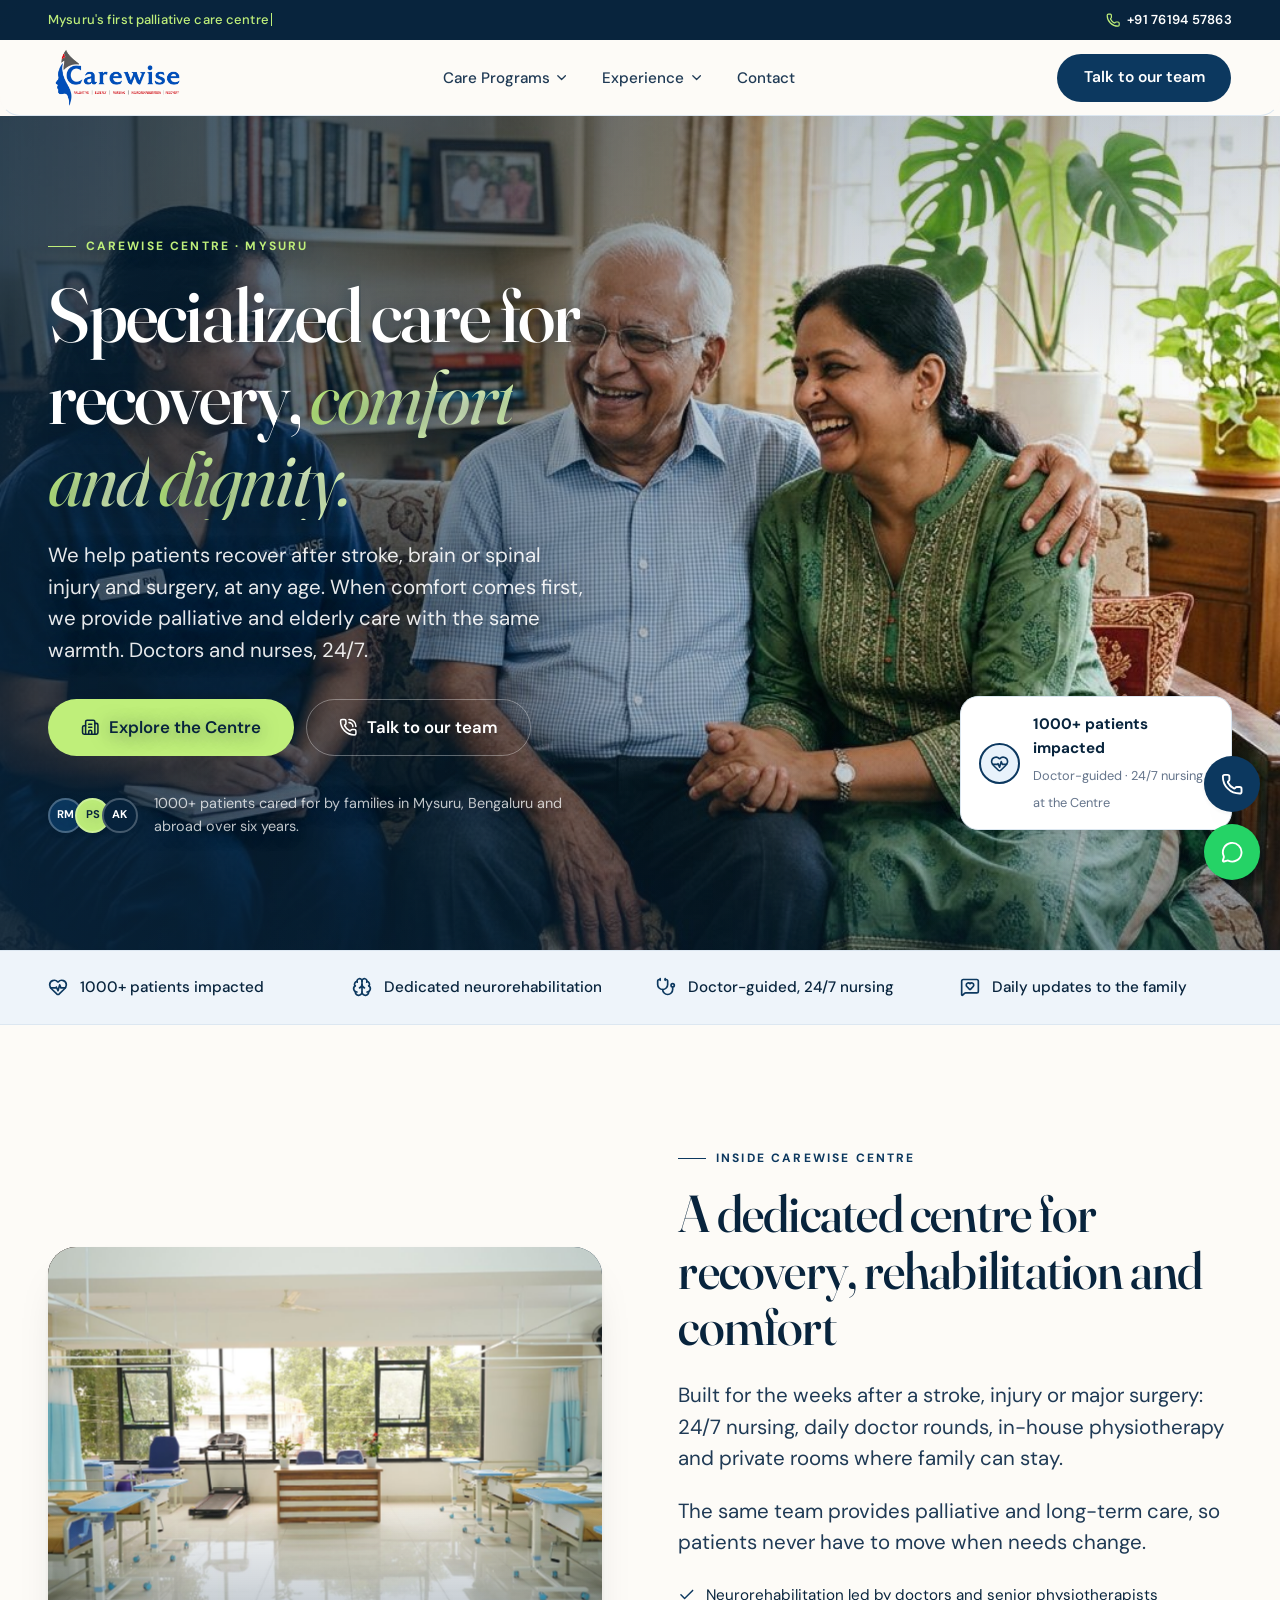
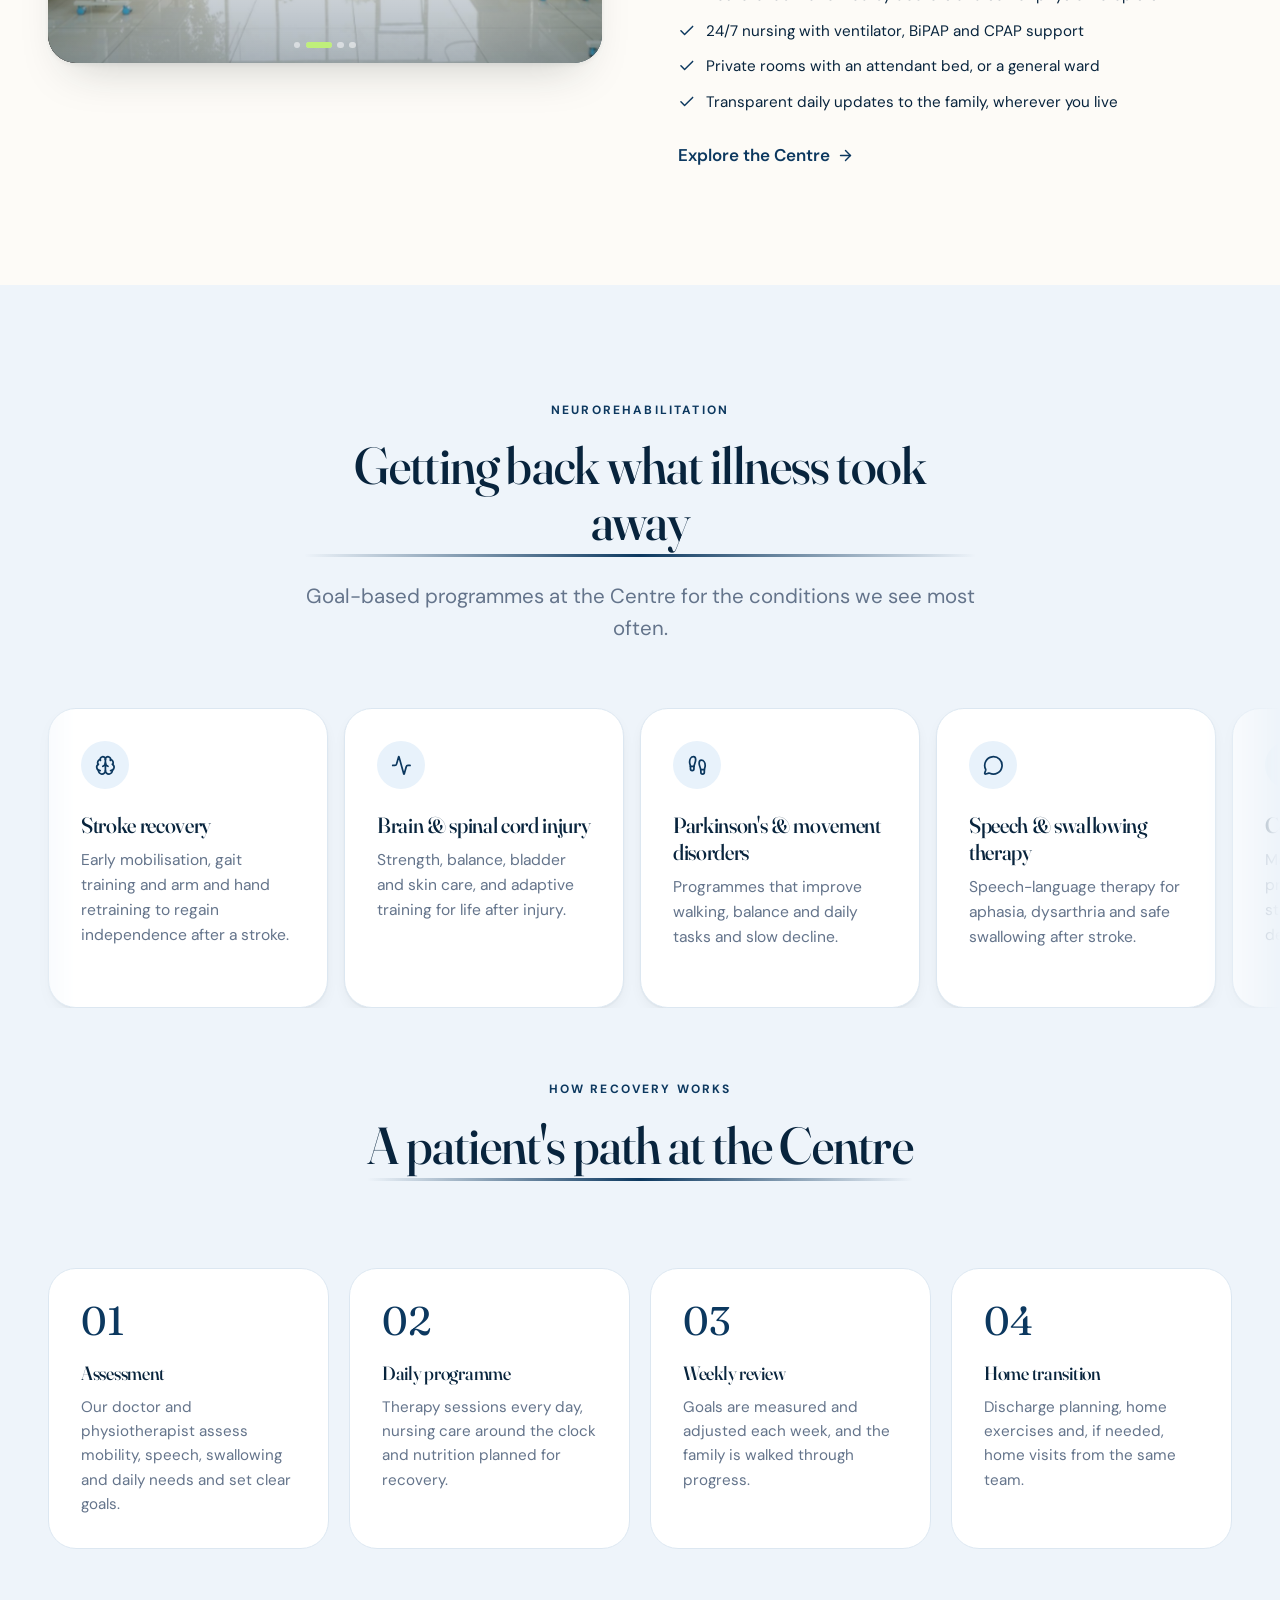
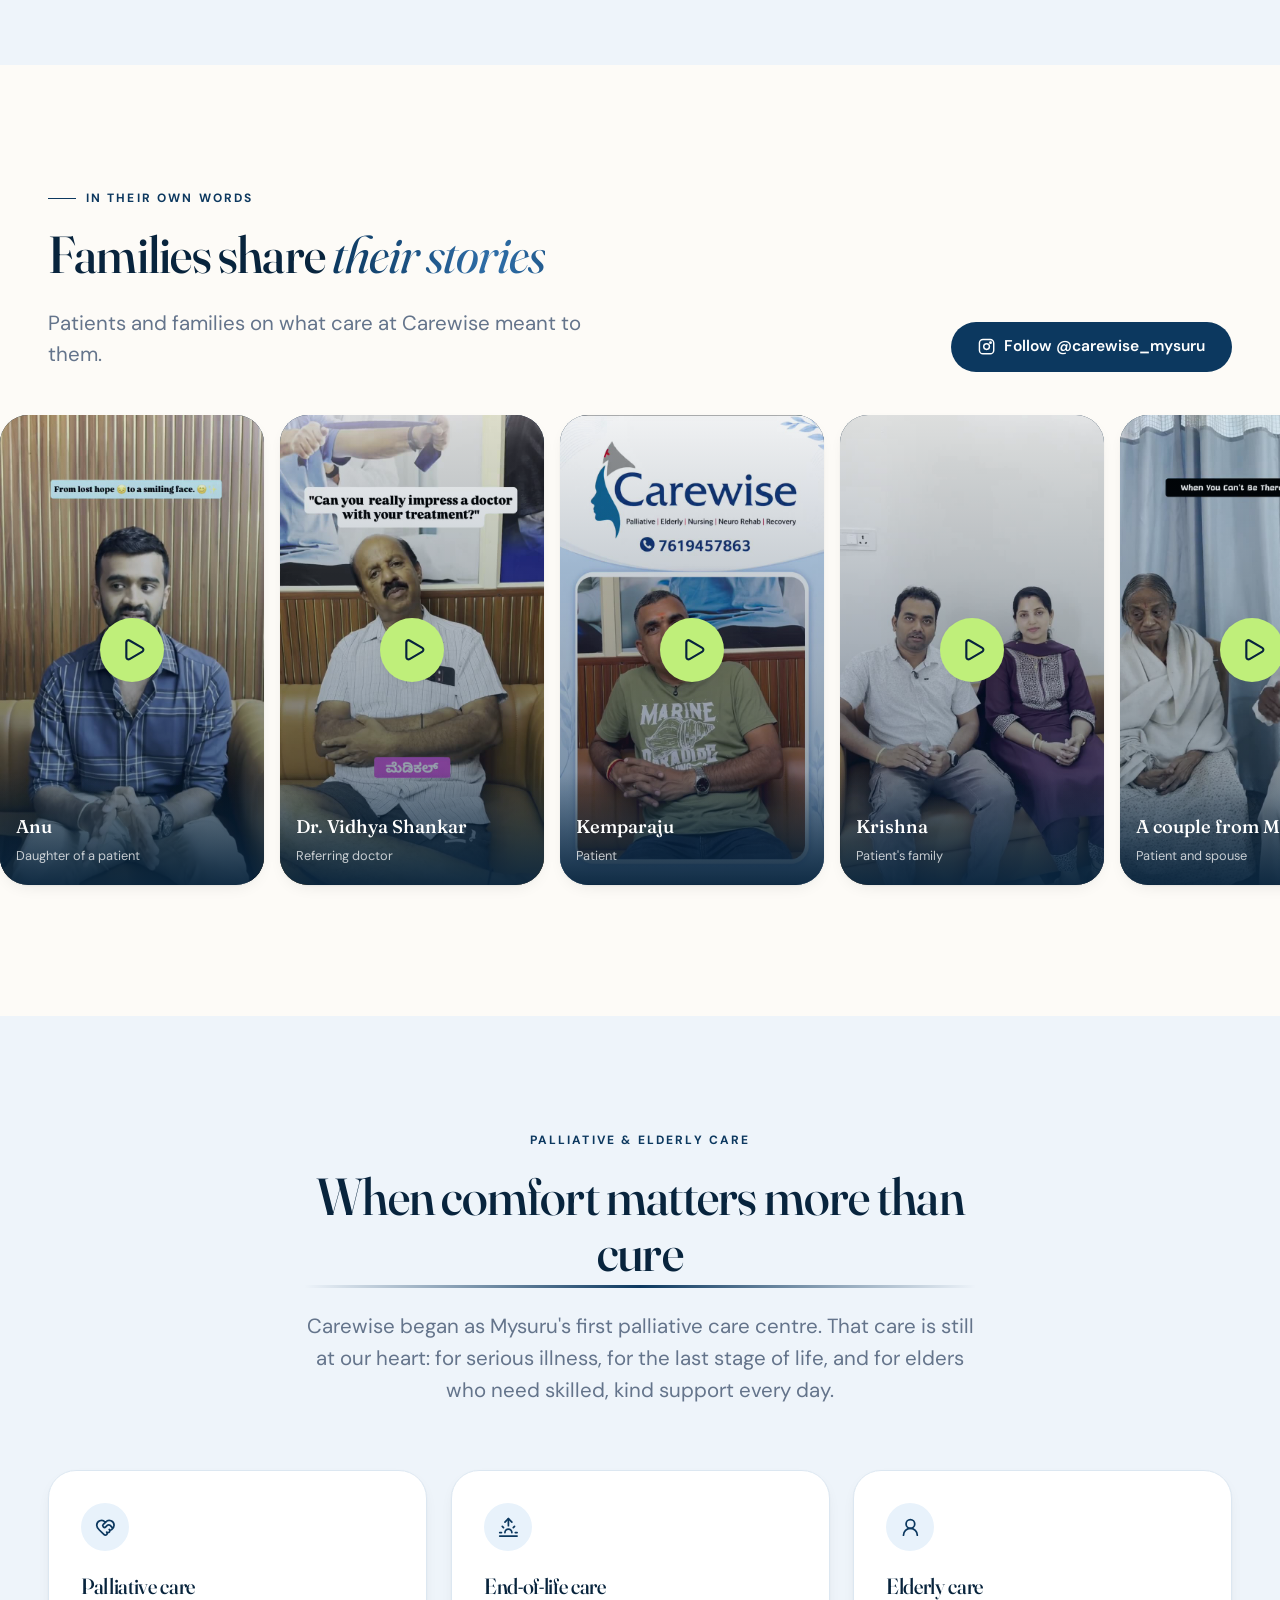
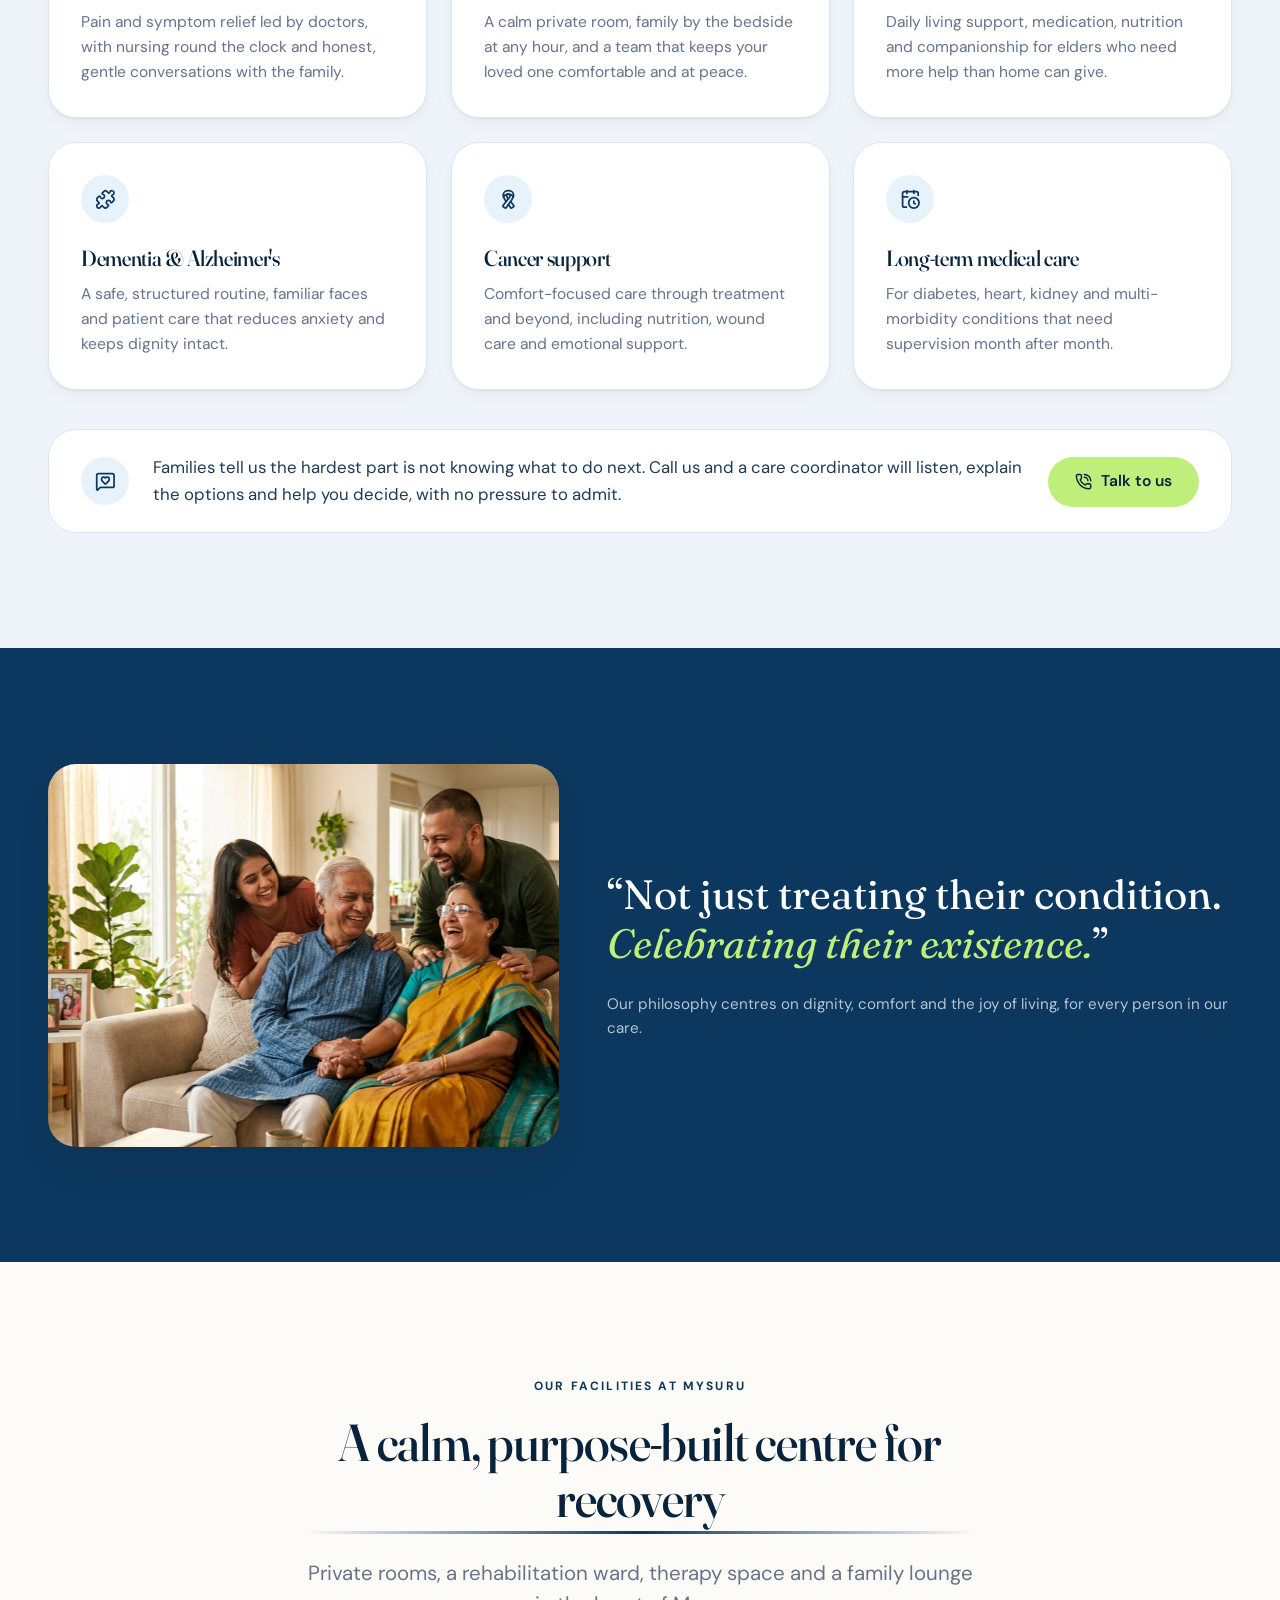
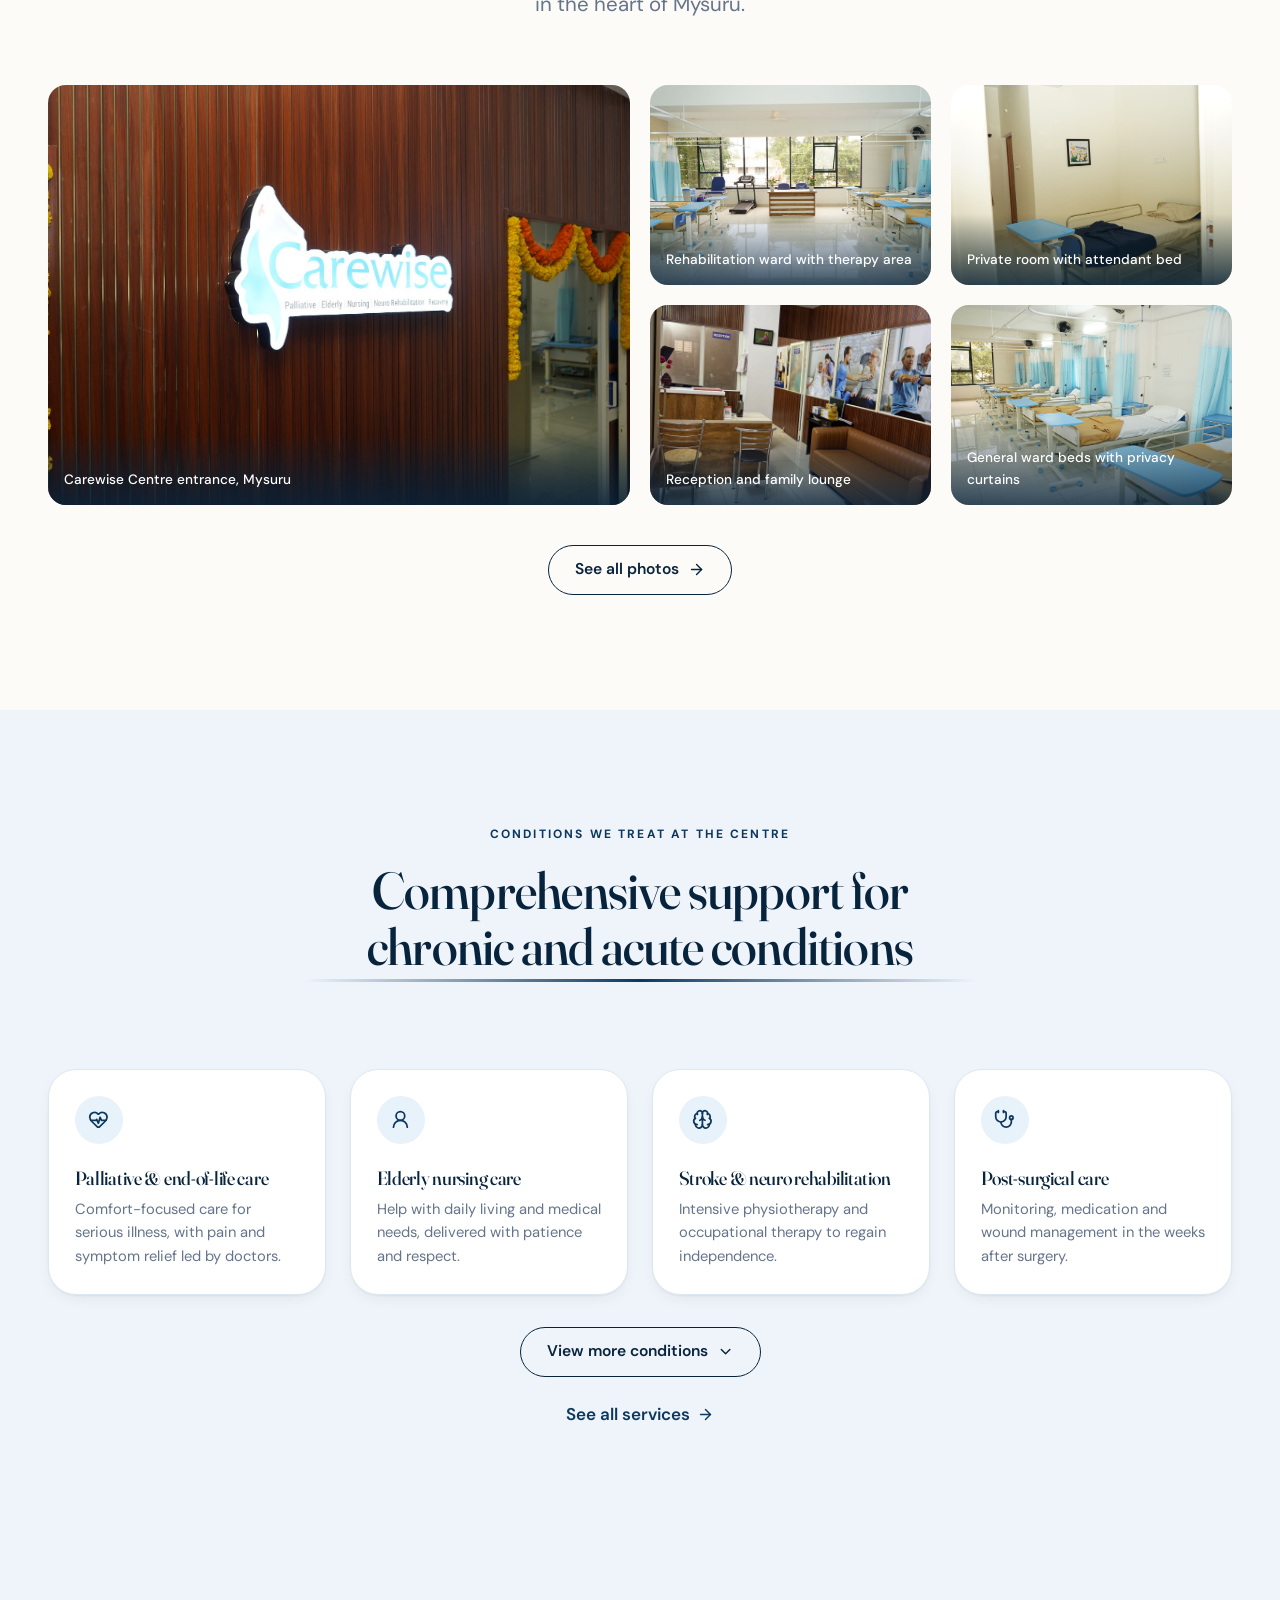
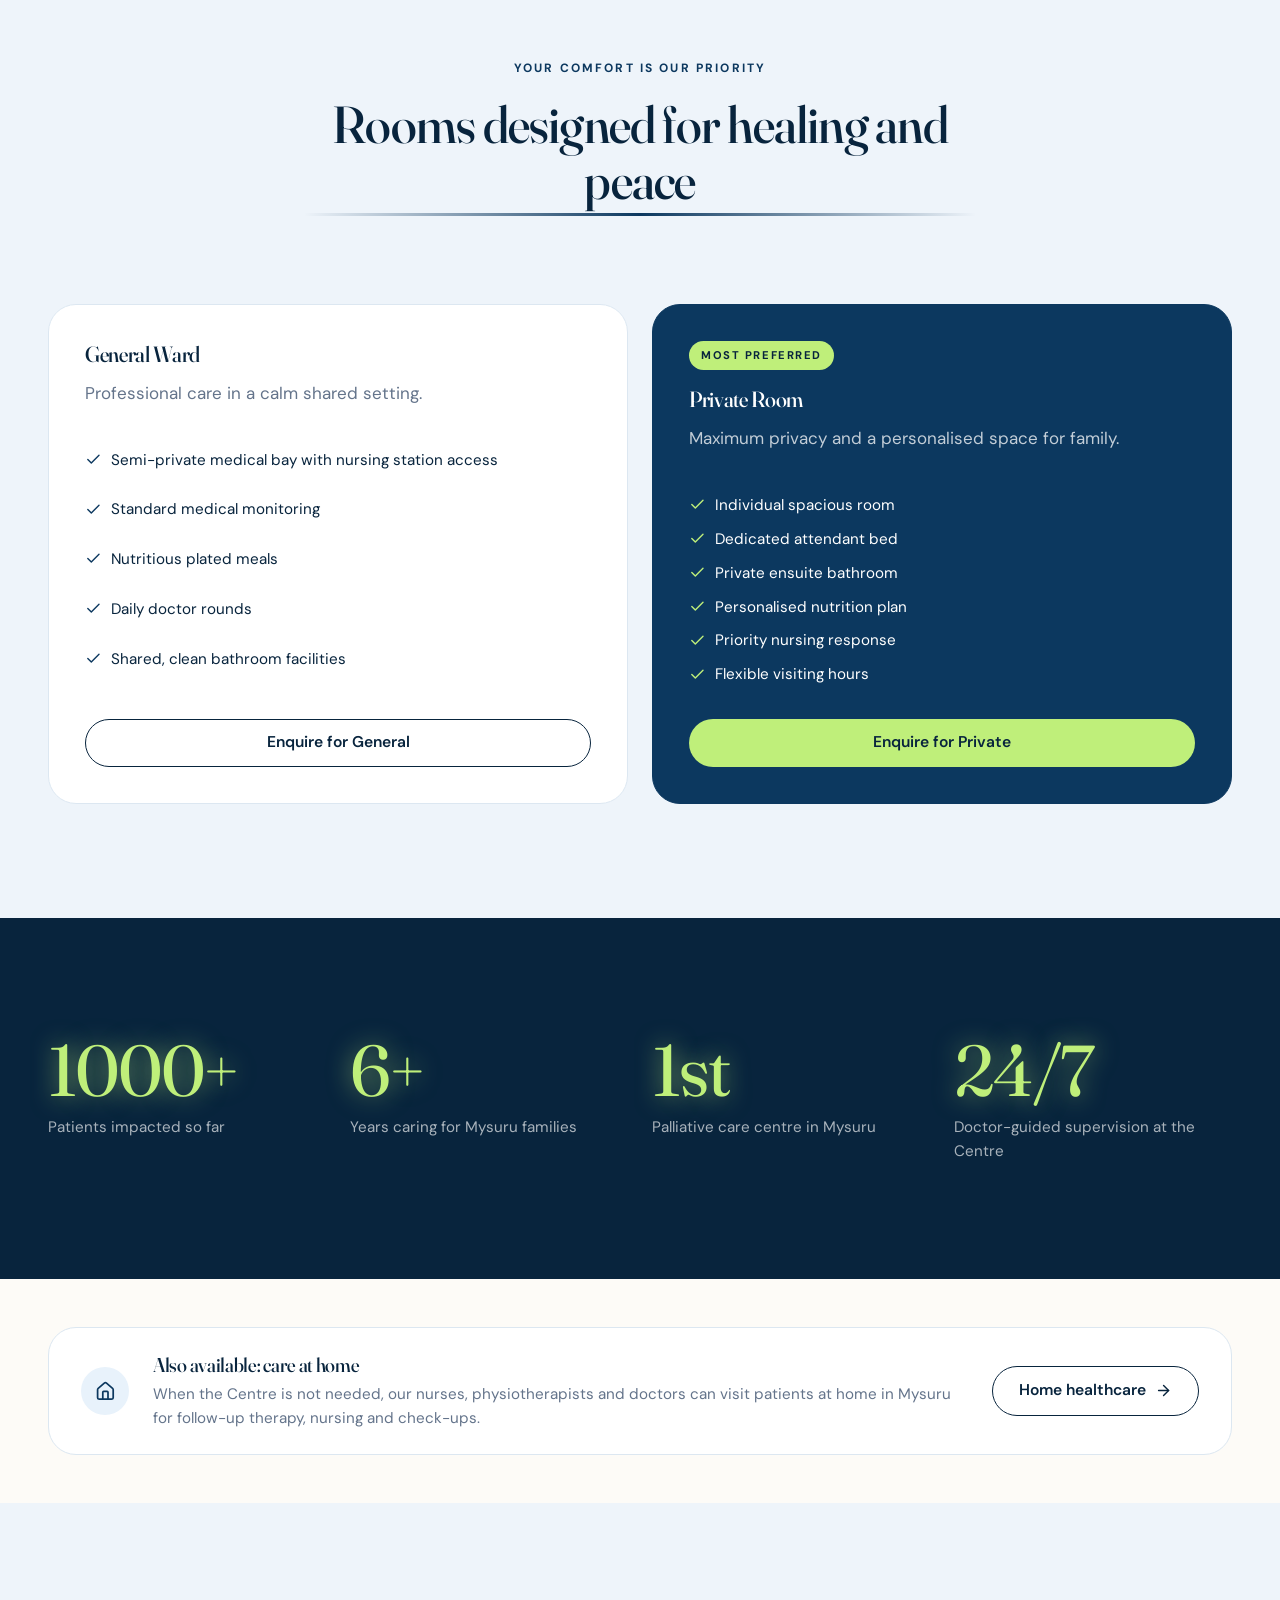
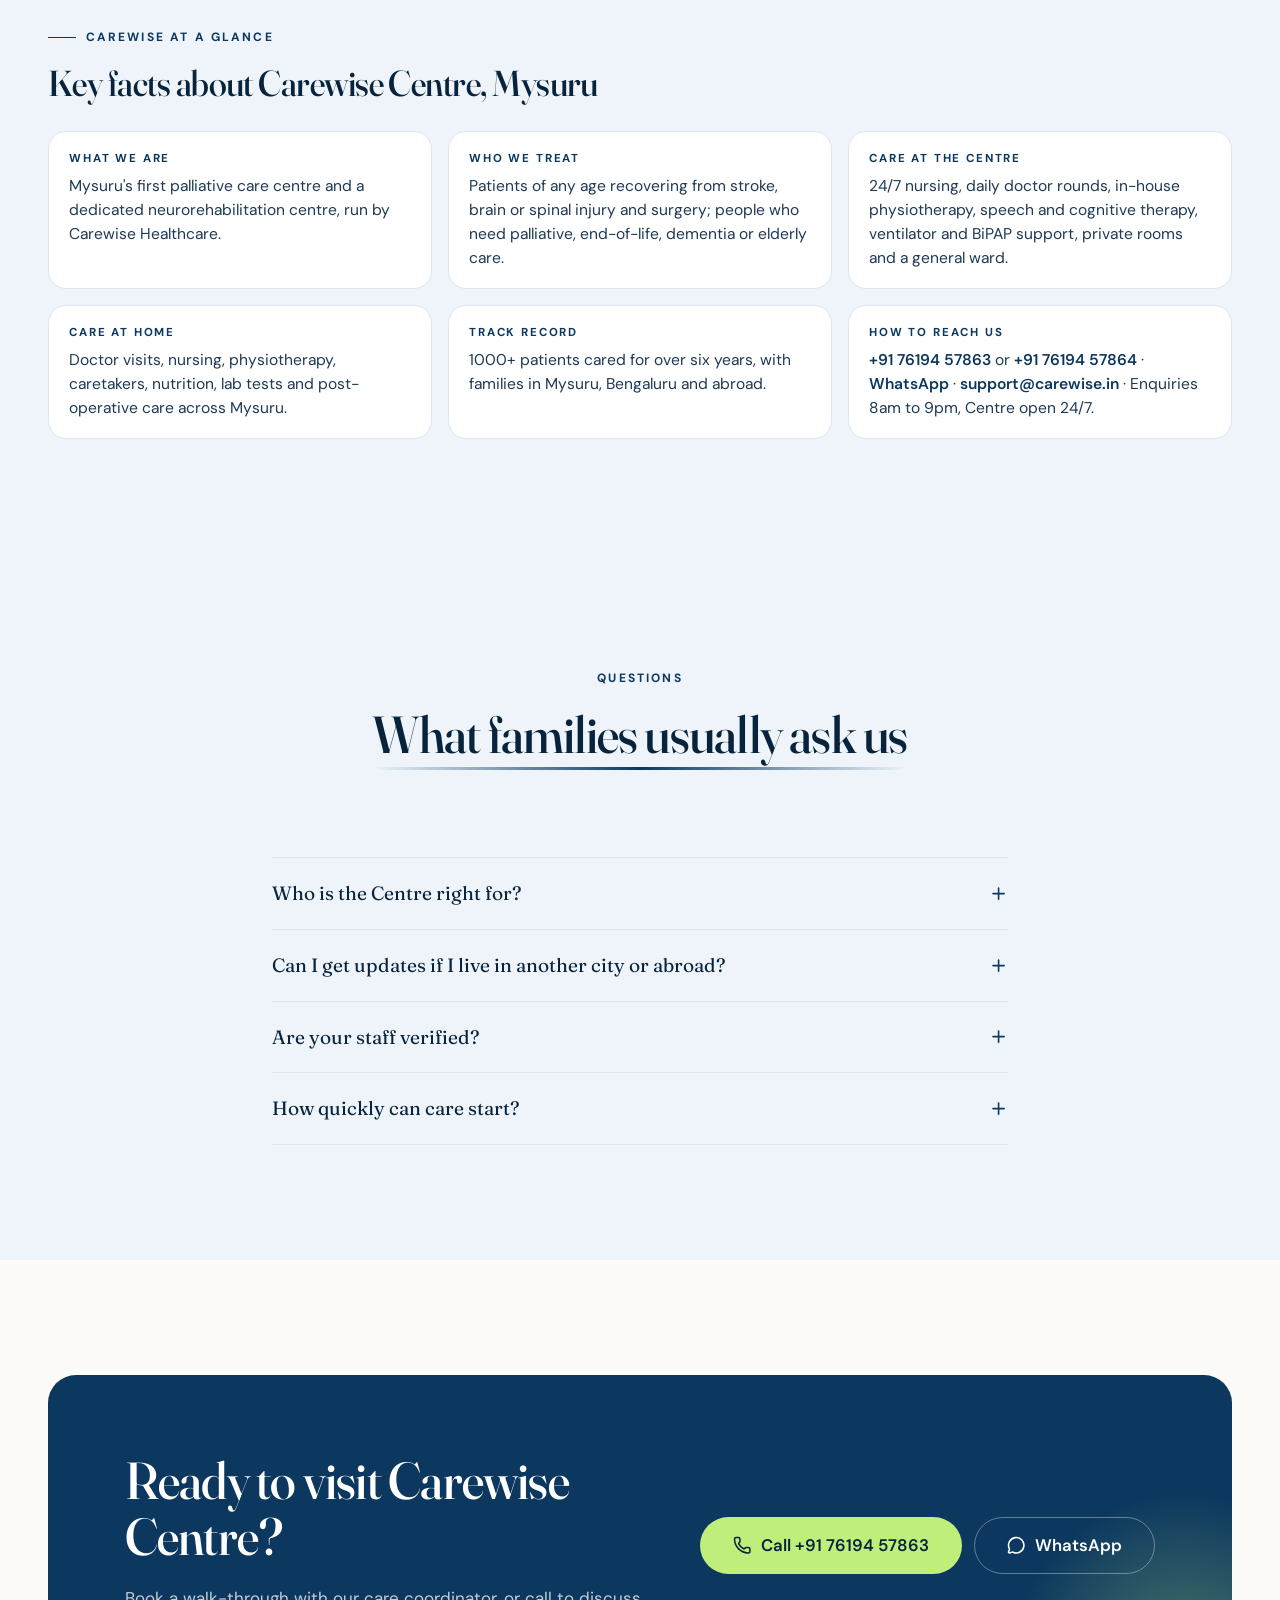
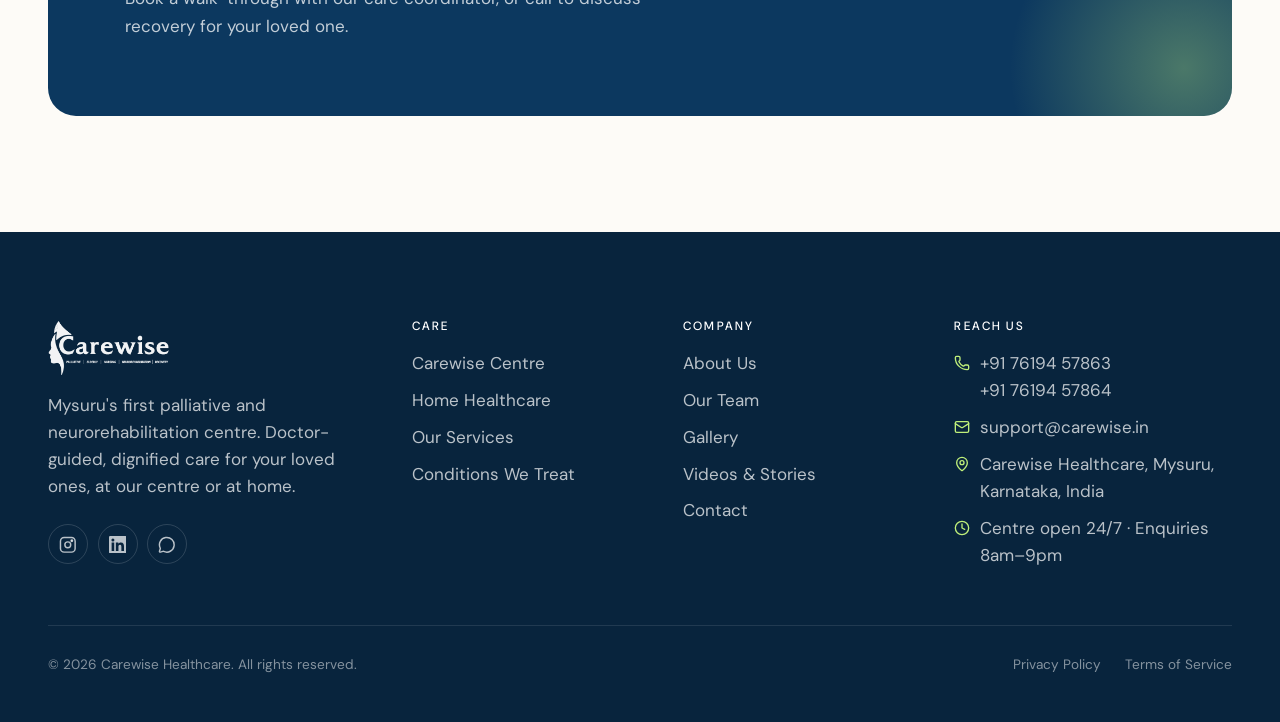
==== commit 652c9b2b: "Site URL: carewisemysuru.com for canonical links, sitemap, robots and structured data Co-Authored-By" ====
--- a/index.html
+++ b/index.html
@@ -5,7 +5,7 @@
     <meta name="viewport" content="width=device-width, initial-scale=1" />
     <title>Carewise Centre Mysuru | Neurorehabilitation, Palliative &amp; Elderly Care</title>
     <meta name="description" content="Carewise Centre is Mysuru's first palliative care centre and a dedicated neurorehabilitation centre: stroke and injury recovery, post-surgical rehab, palliative and elderly care with 24/7 nursing and daily doctor rounds. 1000+ patients cared for." />
-    <link rel="canonical" href="https://carewise.sketchxflow.com/" />
+    <link rel="canonical" href="https://carewisemysuru.com/" />
     <meta name="robots" content="index, follow, max-image-preview:large, max-snippet:-1, max-video-preview:-1" />
     <meta name="theme-color" content="#0c385f" />
     <meta name="geo.region" content="IN-KA" />
@@ -15,37 +15,37 @@
     <meta property="og:locale" content="en_IN" />
     <meta property="og:title" content="Carewise Centre Mysuru | Neurorehabilitation, Palliative & Elderly Care" />
     <meta property="og:description" content="Carewise Centre is Mysuru's first palliative care centre and a dedicated neurorehabilitation centre: stroke and injury recovery, post-surgical rehab, palliative and elderly care with 24/7 nursing and daily doctor rounds. 1000+ patients cared for." />
-    <meta property="og:url" content="https://carewise.sketchxflow.com/" />
-    <meta property="og:image" content="https://carewise.sketchxflow.com/assets/img/og-image.jpg" />
+    <meta property="og:url" content="https://carewisemysuru.com/" />
+    <meta property="og:image" content="https://carewisemysuru.com/assets/img/og-image.jpg" />
     <meta property="og:image:width" content="1200" />
     <meta property="og:image:height" content="630" />
     <meta property="og:image:alt" content="Carewise Centre, Mysuru: neurorehabilitation, palliative and elderly care" />
     <meta name="twitter:card" content="summary_large_image" />
     <meta name="twitter:title" content="Carewise Centre Mysuru | Neurorehabilitation, Palliative & Elderly Care" />
     <meta name="twitter:description" content="Carewise Centre is Mysuru's first palliative care centre and a dedicated neurorehabilitation centre: stroke and injury recovery, post-surgical rehab, palliative and elderly care with 24/7 nursing and daily doctor rounds. 1000+ patients cared for." />
-    <meta name="twitter:image" content="https://carewise.sketchxflow.com/assets/img/og-image.jpg" />
+    <meta name="twitter:image" content="https://carewisemysuru.com/assets/img/og-image.jpg" />
     <link rel="icon" href="favicon.png" type="image/png" sizes="64x64" />
     <link rel="icon" href="assets/img/icon-192.png" type="image/png" sizes="192x192" />
     <link rel="apple-touch-icon" href="assets/img/apple-touch-icon.png" />
     <link rel="manifest" href="site.webmanifest" />
     <link rel="preload" href="assets/fonts/fraunces.woff2" as="font" type="font/woff2" crossorigin />
     <link rel="preload" href="assets/fonts/dm-sans.woff2" as="font" type="font/woff2" crossorigin />
-    <link rel="stylesheet" href="assets/css/site.css?v=1794855549" />
-    <link rel="stylesheet" href="assets/css/motion.css?v=1794855549" />
+    <link rel="stylesheet" href="assets/css/site.css?v=1794855838" />
+    <link rel="stylesheet" href="assets/css/motion.css?v=1794855838" />
     <script>document.documentElement.classList.add("js");</script>
-    <script type="application/ld+json">{"@context":"https://schema.org","@type":["MedicalClinic","LocalBusiness"],"@id":"https://carewise.sketchxflow.com/#organization","name":"Carewise Centre","alternateName":"Carewise Healthcare","url":"https://carewise.sketchxflow.com/","logo":"https://carewise.sketchxflow.com/assets/img/logo.png","image":"https://carewise.sketchxflow.com/assets/img/og-image.jpg","description":"Mysuru's first palliative care centre and a dedicated neurorehabilitation centre: stroke and brain or spinal injury recovery, post-surgical rehabilitation, palliative, end-of-life and elderly care with 24/7 nursing and daily doctor rounds. Home healthcare across Mysuru.","slogan":"Not just treating their condition. Celebrating their existence.","telephone":"+917619457863","email":"support@carewise.in","address":{"@type":"PostalAddress","addressLocality":"Mysuru","addressRegion":"Karnataka","addressCountry":"IN"},"areaServed":[{"@type":"City","name":"Mysuru"},{"@type":"City","name":"Bengaluru"},{"@type":"State","name":"Karnataka"}],"openingHoursSpecification":[{"@type":"OpeningHoursSpecification","dayOfWeek":["Monday","Tuesday","Wednesday","Thursday","Friday","Saturday","Sunday"],"opens":"00:00","closes":"23:59"}],"medicalSpecialty":["PhysicalMedicineAndRehabilitation","Geriatric","Neurology","PalliativeMedicine"],"availableService":[{"@type":"MedicalTherapy","name":"Neurorehabilitation","description":"Stroke, brain and spinal cord injury recovery with physiotherapy, speech and cognitive therapy."},{"@type":"MedicalTherapy","name":"Palliative care","description":"Doctor-led pain and symptom relief with 24/7 nursing."},{"@type":"MedicalTherapy","name":"Elderly care","description":"Daily living support, medication, nutrition and companionship."},{"@type":"MedicalTherapy","name":"Post-surgical rehabilitation","description":"Supervised recovery, wound care and physiotherapy after surgery."},{"@type":"MedicalTherapy","name":"Home healthcare","description":"Doctor visits, nursing, physiotherapy and lab tests at home in Mysuru."}],"sameAs":["https://www.instagram.com/carewise_mysuru/"],"foundingDate":"2020","priceRange":"₹₹"}</script>
-    <script type="application/ld+json">{"@context":"https://schema.org","@type":"WebSite","@id":"https://carewise.sketchxflow.com/#website","url":"https://carewise.sketchxflow.com/","name":"Carewise Centre","publisher":{"@id":"https://carewise.sketchxflow.com/#organization"},"inLanguage":"en-IN"}</script>
-    <script type="application/ld+json">{"@context":"https://schema.org","@type":"WebPage","url":"https://carewise.sketchxflow.com/","name":"Carewise Centre Mysuru | Neurorehabilitation, Palliative & Elderly Care","description":"Carewise Centre is Mysuru's first palliative care centre and a dedicated neurorehabilitation centre: stroke and injury recovery, post-surgical rehab, palliative and elderly care with 24/7 nursing and daily doctor rounds. 1000+ patients cared for.","isPartOf":{"@id":"https://carewise.sketchxflow.com/#website"},"about":{"@id":"https://carewise.sketchxflow.com/#organization"},"inLanguage":"en-IN"}</script>
-    <script type="application/ld+json">{"@context":"https://schema.org","@type":"BreadcrumbList","itemListElement":[{"@type":"ListItem","position":1,"name":"Home","item":"https://carewise.sketchxflow.com/"}]}</script>
+    <script type="application/ld+json">{"@context":"https://schema.org","@type":["MedicalClinic","LocalBusiness"],"@id":"https://carewisemysuru.com/#organization","name":"Carewise Centre","alternateName":"Carewise Healthcare","url":"https://carewisemysuru.com/","logo":"https://carewisemysuru.com/assets/img/logo.png","image":"https://carewisemysuru.com/assets/img/og-image.jpg","description":"Mysuru's first palliative care centre and a dedicated neurorehabilitation centre: stroke and brain or spinal injury recovery, post-surgical rehabilitation, palliative, end-of-life and elderly care with 24/7 nursing and daily doctor rounds. Home healthcare across Mysuru.","slogan":"Not just treating their condition. Celebrating their existence.","telephone":"+917619457863","email":"support@carewise.in","address":{"@type":"PostalAddress","addressLocality":"Mysuru","addressRegion":"Karnataka","addressCountry":"IN"},"areaServed":[{"@type":"City","name":"Mysuru"},{"@type":"City","name":"Bengaluru"},{"@type":"State","name":"Karnataka"}],"openingHoursSpecification":[{"@type":"OpeningHoursSpecification","dayOfWeek":["Monday","Tuesday","Wednesday","Thursday","Friday","Saturday","Sunday"],"opens":"00:00","closes":"23:59"}],"medicalSpecialty":["PhysicalMedicineAndRehabilitation","Geriatric","Neurology","PalliativeMedicine"],"availableService":[{"@type":"MedicalTherapy","name":"Neurorehabilitation","description":"Stroke, brain and spinal cord injury recovery with physiotherapy, speech and cognitive therapy."},{"@type":"MedicalTherapy","name":"Palliative care","description":"Doctor-led pain and symptom relief with 24/7 nursing."},{"@type":"MedicalTherapy","name":"Elderly care","description":"Daily living support, medication, nutrition and companionship."},{"@type":"MedicalTherapy","name":"Post-surgical rehabilitation","description":"Supervised recovery, wound care and physiotherapy after surgery."},{"@type":"MedicalTherapy","name":"Home healthcare","description":"Doctor visits, nursing, physiotherapy and lab tests at home in Mysuru."}],"sameAs":["https://www.instagram.com/carewise_mysuru/"],"foundingDate":"2020","priceRange":"₹₹"}</script>
+    <script type="application/ld+json">{"@context":"https://schema.org","@type":"WebSite","@id":"https://carewisemysuru.com/#website","url":"https://carewisemysuru.com/","name":"Carewise Centre","publisher":{"@id":"https://carewisemysuru.com/#organization"},"inLanguage":"en-IN"}</script>
+    <script type="application/ld+json">{"@context":"https://schema.org","@type":"WebPage","url":"https://carewisemysuru.com/","name":"Carewise Centre Mysuru | Neurorehabilitation, Palliative & Elderly Care","description":"Carewise Centre is Mysuru's first palliative care centre and a dedicated neurorehabilitation centre: stroke and injury recovery, post-surgical rehab, palliative and elderly care with 24/7 nursing and daily doctor rounds. 1000+ patients cared for.","isPartOf":{"@id":"https://carewisemysuru.com/#website"},"about":{"@id":"https://carewisemysuru.com/#organization"},"inLanguage":"en-IN"}</script>
+    <script type="application/ld+json">{"@context":"https://schema.org","@type":"BreadcrumbList","itemListElement":[{"@type":"ListItem","position":1,"name":"Home","item":"https://carewisemysuru.com/"}]}</script>
     <script type="application/ld+json">{"@context":"https://schema.org","@type":"FAQPage","mainEntity":[{"@type":"Question","name":"Who is the Centre right for?","acceptedAnswer":{"@type":"Answer","text":"Anyone recovering from a stroke, brain or spinal injury or major surgery, and anyone who needs palliative or long-term medical care with 24/7 nursing. Our doctor assesses the patient and sets a plan on day one."}},{"@type":"Question","name":"Can I get updates if I live in another city or abroad?","acceptedAnswer":{"@type":"Answer","text":"Yes. Every family receives daily updates from the care team, and you can reach your coordinator at any time."}},{"@type":"Question","name":"Are your staff verified?","acceptedAnswer":{"@type":"Answer","text":"Every nurse, caretaker and therapist is identity and background verified and trained in elderly and palliative care before joining."}},{"@type":"Question","name":"How quickly can care start?","acceptedAnswer":{"@type":"Answer","text":"Home care usually begins within 24 to 48 hours of assessment. Admission to the centre can often be arranged the same day."}}]}</script>
-    <script type="application/ld+json">{"@context":"https://schema.org","@type":"VideoObject","name":"Anu: testimonial for Carewise Centre, Mysuru","description":"Anu (Daughter of a patient) shares their experience of care at Carewise Centre, Mysuru.","thumbnailUrl":"https://carewise.sketchxflow.com/assets/video/testimonials/anu.jpg","contentUrl":"https://carewise.sketchxflow.com/assets/video/testimonials/anu.mp4","uploadDate":"2026-11-11","publisher":{"@id":"https://carewise.sketchxflow.com/#organization"}}</script>
-    <script type="application/ld+json">{"@context":"https://schema.org","@type":"VideoObject","name":"Dr. Vidhya Shankar: testimonial for Carewise Centre, Mysuru","description":"Dr. Vidhya Shankar (Referring doctor) shares their experience of care at Carewise Centre, Mysuru.","thumbnailUrl":"https://carewise.sketchxflow.com/assets/video/testimonials/vidhya-shankar.jpg","contentUrl":"https://carewise.sketchxflow.com/assets/video/testimonials/vidhya-shankar.mp4","uploadDate":"2026-11-11","publisher":{"@id":"https://carewise.sketchxflow.com/#organization"}}</script>
-    <script type="application/ld+json">{"@context":"https://schema.org","@type":"VideoObject","name":"Kemparaju: testimonial for Carewise Centre, Mysuru","description":"Kemparaju (Patient) shares their experience of care at Carewise Centre, Mysuru.","thumbnailUrl":"https://carewise.sketchxflow.com/assets/video/testimonials/kemparaju.jpg","contentUrl":"https://carewise.sketchxflow.com/assets/video/testimonials/kemparaju.mp4","uploadDate":"2026-11-11","publisher":{"@id":"https://carewise.sketchxflow.com/#organization"}}</script>
-    <script type="application/ld+json">{"@context":"https://schema.org","@type":"VideoObject","name":"Krishna: testimonial for Carewise Centre, Mysuru","description":"Krishna (Patient's family) shares their experience of care at Carewise Centre, Mysuru.","thumbnailUrl":"https://carewise.sketchxflow.com/assets/video/testimonials/krishna.jpg","contentUrl":"https://carewise.sketchxflow.com/assets/video/testimonials/krishna.mp4","uploadDate":"2026-11-11","publisher":{"@id":"https://carewise.sketchxflow.com/#organization"}}</script>
-    <script type="application/ld+json">{"@context":"https://schema.org","@type":"VideoObject","name":"A couple from Mandya: testimonial for Carewise Centre, Mysuru","description":"A couple from Mandya (Patient and spouse) shares their experience of care at Carewise Centre, Mysuru.","thumbnailUrl":"https://carewise.sketchxflow.com/assets/video/testimonials/mandya-couple.jpg","contentUrl":"https://carewise.sketchxflow.com/assets/video/testimonials/mandya-couple.mp4","uploadDate":"2026-11-11","publisher":{"@id":"https://carewise.sketchxflow.com/#organization"}}</script>
-    <script type="application/ld+json">{"@context":"https://schema.org","@type":"VideoObject","name":"Nagarathamma: testimonial for Carewise Centre, Mysuru","description":"Nagarathamma (Patient) shares their experience of care at Carewise Centre, Mysuru.","thumbnailUrl":"https://carewise.sketchxflow.com/assets/video/testimonials/nagarathamma.jpg","contentUrl":"https://carewise.sketchxflow.com/assets/video/testimonials/nagarathamma.mp4","uploadDate":"2026-11-11","publisher":{"@id":"https://carewise.sketchxflow.com/#organization"}}</script>
-    <script type="application/ld+json">{"@context":"https://schema.org","@type":"VideoObject","name":"Narayan Murthy: testimonial for Carewise Centre, Mysuru","description":"Narayan Murthy (Patient) shares their experience of care at Carewise Centre, Mysuru.","thumbnailUrl":"https://carewise.sketchxflow.com/assets/video/testimonials/narayan-murthy.jpg","contentUrl":"https://carewise.sketchxflow.com/assets/video/testimonials/narayan-murthy.mp4","uploadDate":"2026-11-11","publisher":{"@id":"https://carewise.sketchxflow.com/#organization"}}</script>
-    <script type="application/ld+json">{"@context":"https://schema.org","@type":"VideoObject","name":"Raghu: testimonial for Carewise Centre, Mysuru","description":"Raghu (Patient's family) shares their experience of care at Carewise Centre, Mysuru.","thumbnailUrl":"https://carewise.sketchxflow.com/assets/video/testimonials/raghu.jpg","contentUrl":"https://carewise.sketchxflow.com/assets/video/testimonials/raghu.mp4","uploadDate":"2026-11-11","publisher":{"@id":"https://carewise.sketchxflow.com/#organization"}}</script>
+    <script type="application/ld+json">{"@context":"https://schema.org","@type":"VideoObject","name":"Anu: testimonial for Carewise Centre, Mysuru","description":"Anu (Daughter of a patient) shares their experience of care at Carewise Centre, Mysuru.","thumbnailUrl":"https://carewisemysuru.com/assets/video/testimonials/anu.jpg","contentUrl":"https://carewisemysuru.com/assets/video/testimonials/anu.mp4","uploadDate":"2026-11-11","publisher":{"@id":"https://carewisemysuru.com/#organization"}}</script>
+    <script type="application/ld+json">{"@context":"https://schema.org","@type":"VideoObject","name":"Dr. Vidhya Shankar: testimonial for Carewise Centre, Mysuru","description":"Dr. Vidhya Shankar (Referring doctor) shares their experience of care at Carewise Centre, Mysuru.","thumbnailUrl":"https://carewisemysuru.com/assets/video/testimonials/vidhya-shankar.jpg","contentUrl":"https://carewisemysuru.com/assets/video/testimonials/vidhya-shankar.mp4","uploadDate":"2026-11-11","publisher":{"@id":"https://carewisemysuru.com/#organization"}}</script>
+    <script type="application/ld+json">{"@context":"https://schema.org","@type":"VideoObject","name":"Kemparaju: testimonial for Carewise Centre, Mysuru","description":"Kemparaju (Patient) shares their experience of care at Carewise Centre, Mysuru.","thumbnailUrl":"https://carewisemysuru.com/assets/video/testimonials/kemparaju.jpg","contentUrl":"https://carewisemysuru.com/assets/video/testimonials/kemparaju.mp4","uploadDate":"2026-11-11","publisher":{"@id":"https://carewisemysuru.com/#organization"}}</script>
+    <script type="application/ld+json">{"@context":"https://schema.org","@type":"VideoObject","name":"Krishna: testimonial for Carewise Centre, Mysuru","description":"Krishna (Patient's family) shares their experience of care at Carewise Centre, Mysuru.","thumbnailUrl":"https://carewisemysuru.com/assets/video/testimonials/krishna.jpg","contentUrl":"https://carewisemysuru.com/assets/video/testimonials/krishna.mp4","uploadDate":"2026-11-11","publisher":{"@id":"https://carewisemysuru.com/#organization"}}</script>
+    <script type="application/ld+json">{"@context":"https://schema.org","@type":"VideoObject","name":"A couple from Mandya: testimonial for Carewise Centre, Mysuru","description":"A couple from Mandya (Patient and spouse) shares their experience of care at Carewise Centre, Mysuru.","thumbnailUrl":"https://carewisemysuru.com/assets/video/testimonials/mandya-couple.jpg","contentUrl":"https://carewisemysuru.com/assets/video/testimonials/mandya-couple.mp4","uploadDate":"2026-11-11","publisher":{"@id":"https://carewisemysuru.com/#organization"}}</script>
+    <script type="application/ld+json">{"@context":"https://schema.org","@type":"VideoObject","name":"Nagarathamma: testimonial for Carewise Centre, Mysuru","description":"Nagarathamma (Patient) shares their experience of care at Carewise Centre, Mysuru.","thumbnailUrl":"https://carewisemysuru.com/assets/video/testimonials/nagarathamma.jpg","contentUrl":"https://carewisemysuru.com/assets/video/testimonials/nagarathamma.mp4","uploadDate":"2026-11-11","publisher":{"@id":"https://carewisemysuru.com/#organization"}}</script>
+    <script type="application/ld+json">{"@context":"https://schema.org","@type":"VideoObject","name":"Narayan Murthy: testimonial for Carewise Centre, Mysuru","description":"Narayan Murthy (Patient) shares their experience of care at Carewise Centre, Mysuru.","thumbnailUrl":"https://carewisemysuru.com/assets/video/testimonials/narayan-murthy.jpg","contentUrl":"https://carewisemysuru.com/assets/video/testimonials/narayan-murthy.mp4","uploadDate":"2026-11-11","publisher":{"@id":"https://carewisemysuru.com/#organization"}}</script>
+    <script type="application/ld+json">{"@context":"https://schema.org","@type":"VideoObject","name":"Raghu: testimonial for Carewise Centre, Mysuru","description":"Raghu (Patient's family) shares their experience of care at Carewise Centre, Mysuru.","thumbnailUrl":"https://carewisemysuru.com/assets/video/testimonials/raghu.jpg","contentUrl":"https://carewisemysuru.com/assets/video/testimonials/raghu.mp4","uploadDate":"2026-11-11","publisher":{"@id":"https://carewisemysuru.com/#organization"}}</script>
   </head>
   <body>
     <div class="topbar">
@@ -538,8 +538,8 @@
       <a class="btn btn-dark" href="tel:+917619457863" aria-label="Call +91 76194 57863"><i data-lucide="phone"></i><span>Call +91 76194 57863</span></a>
       <a class="btn btn-wa" href="https://wa.me/917619457863" aria-label="Chat on WhatsApp"><i data-lucide="message-circle"></i><span>Chat on WhatsApp</span></a>
     </div>
-    <script src="assets/js/lucide.min.js?v=1794855549"></script>
-    <script src="assets/js/site.js?v=1794855549"></script>
-    <script src="assets/js/motion.js?v=1794855549"></script>
+    <script src="assets/js/lucide.min.js?v=1794855838"></script>
+    <script src="assets/js/site.js?v=1794855838"></script>
+    <script src="assets/js/motion.js?v=1794855838"></script>
   </body>
 </html>
